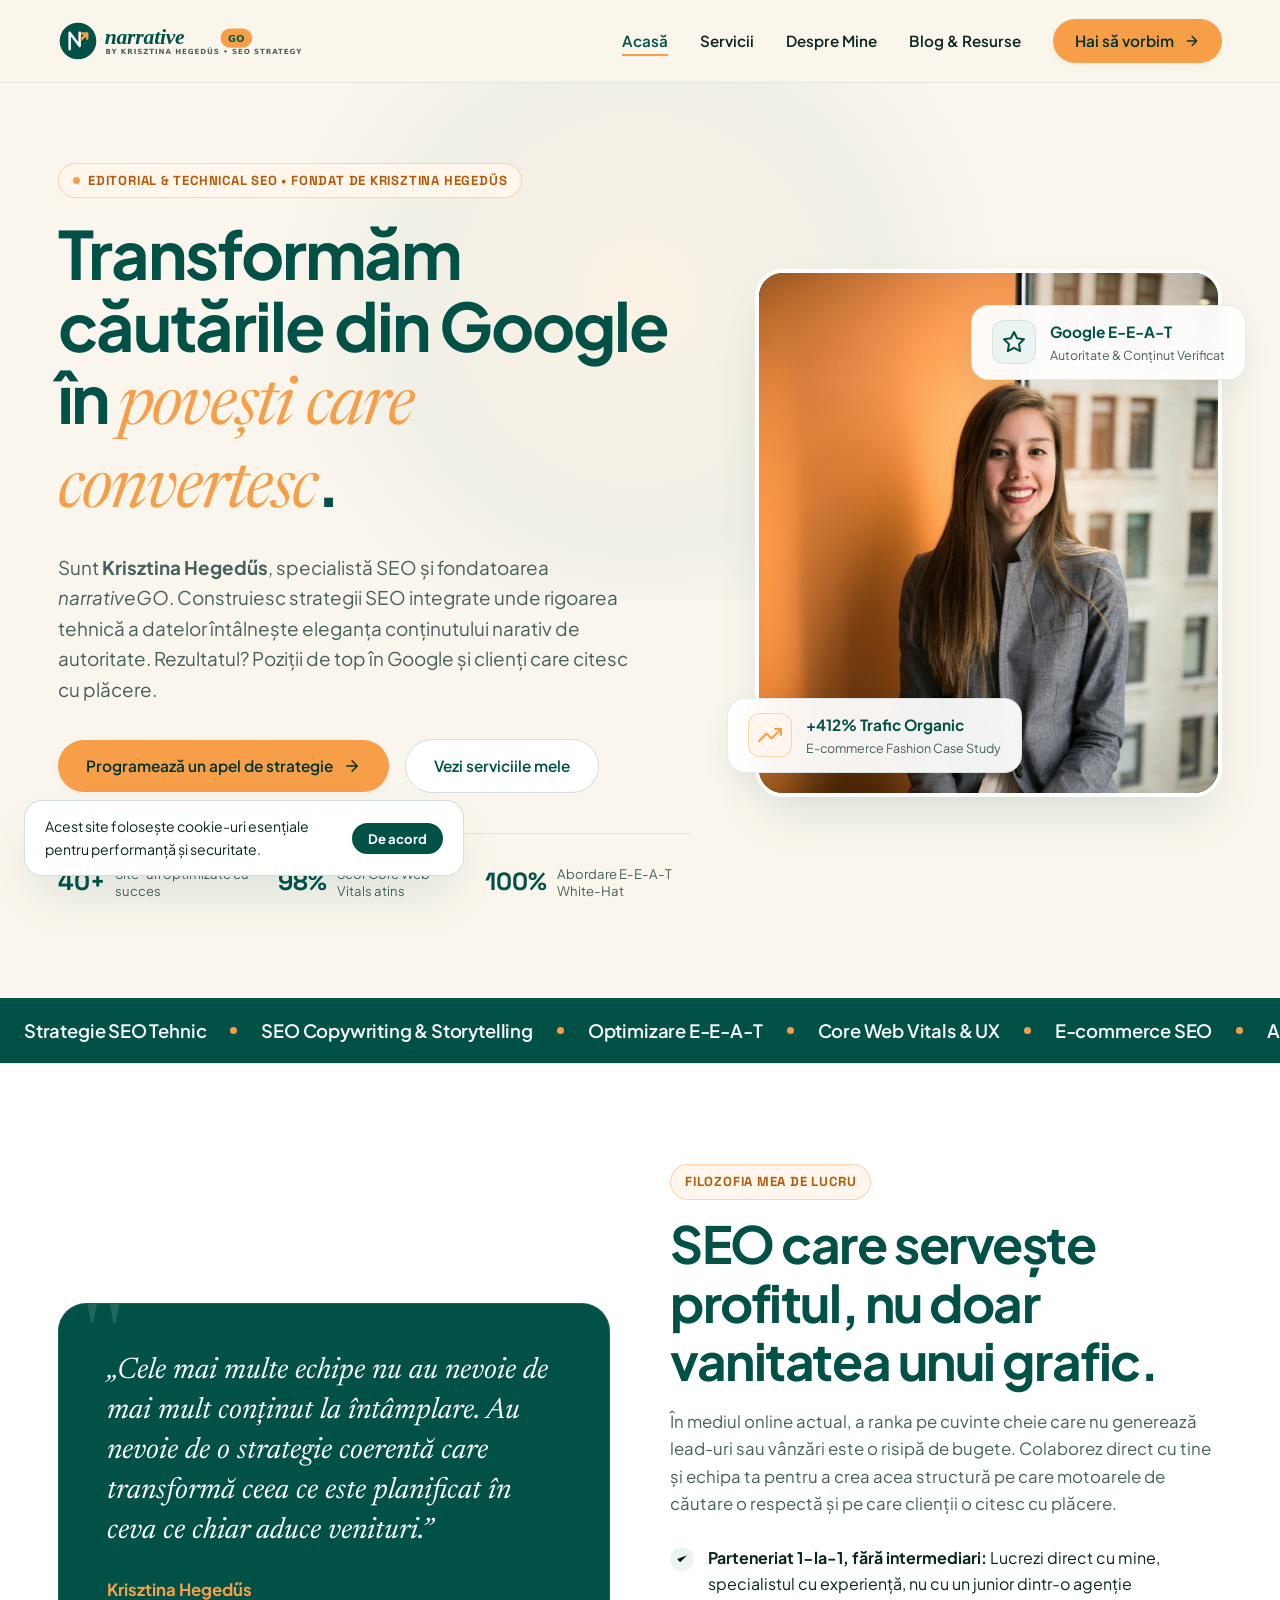
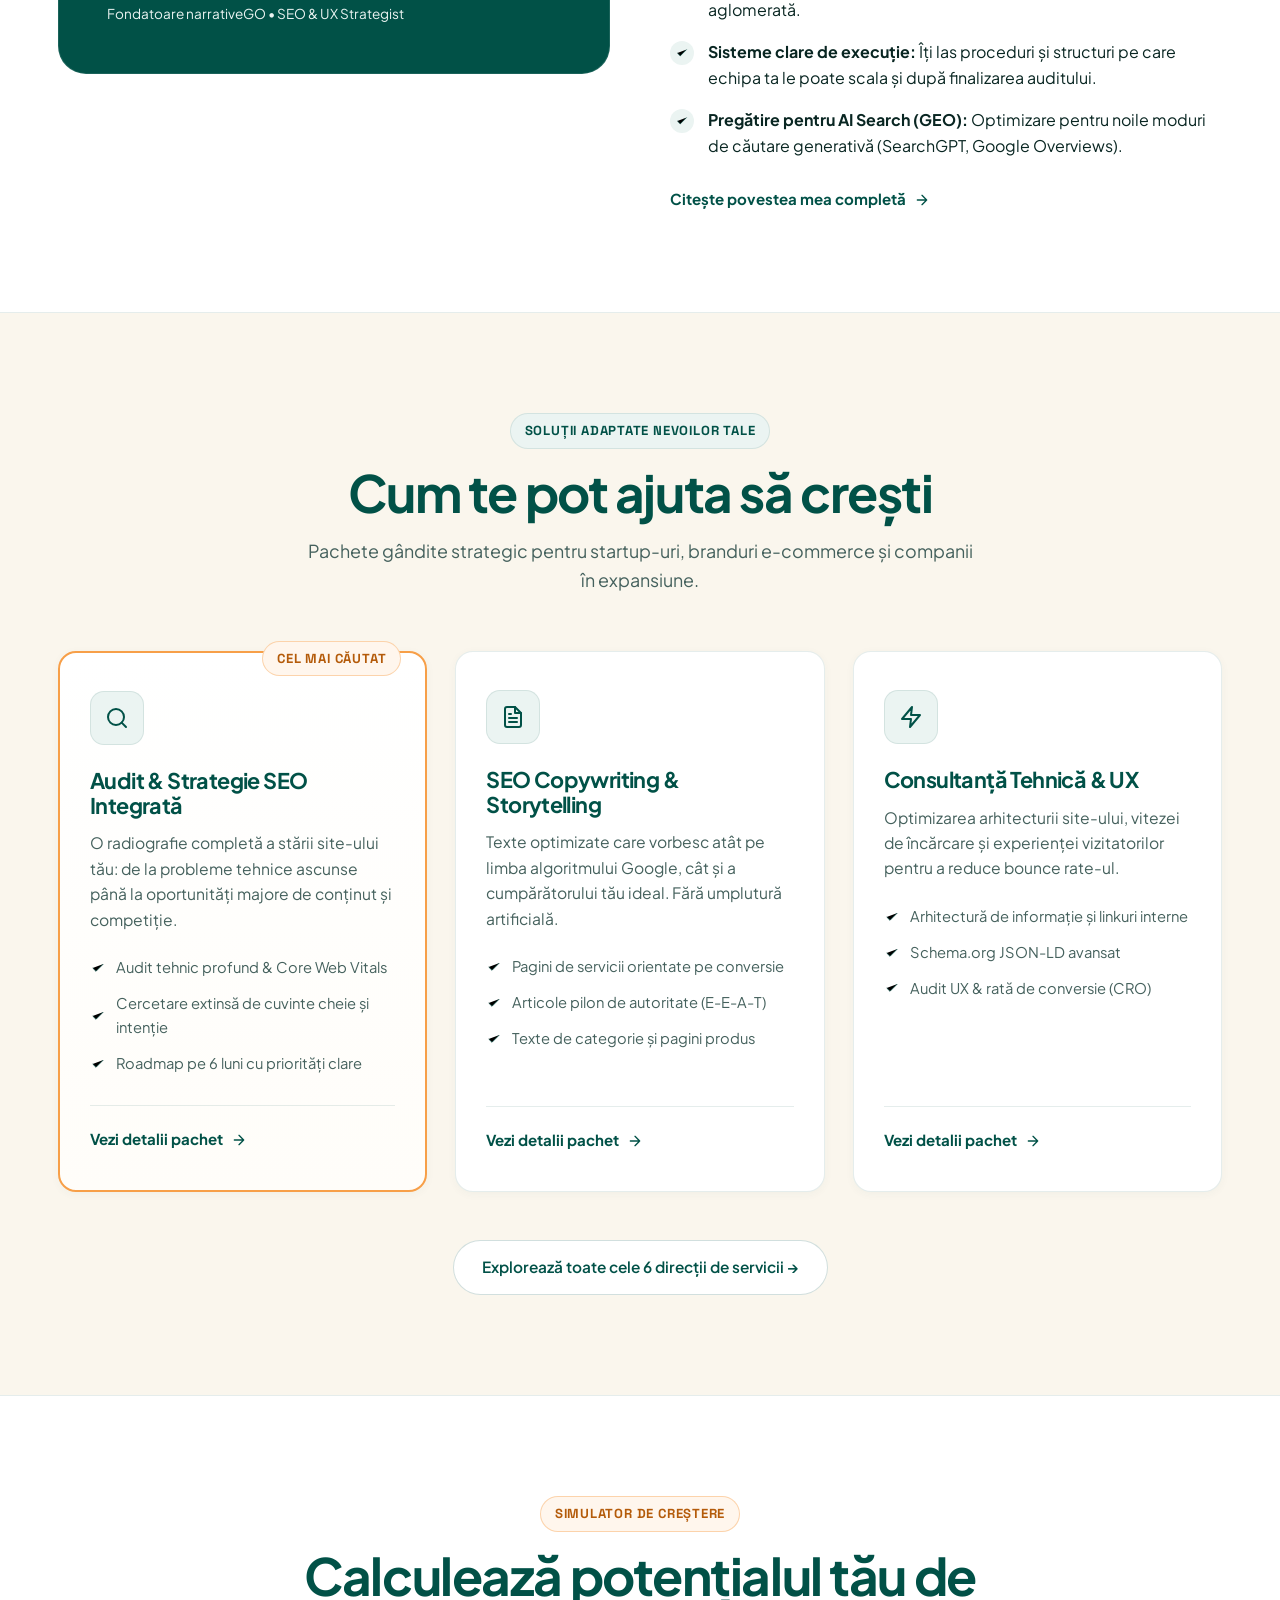
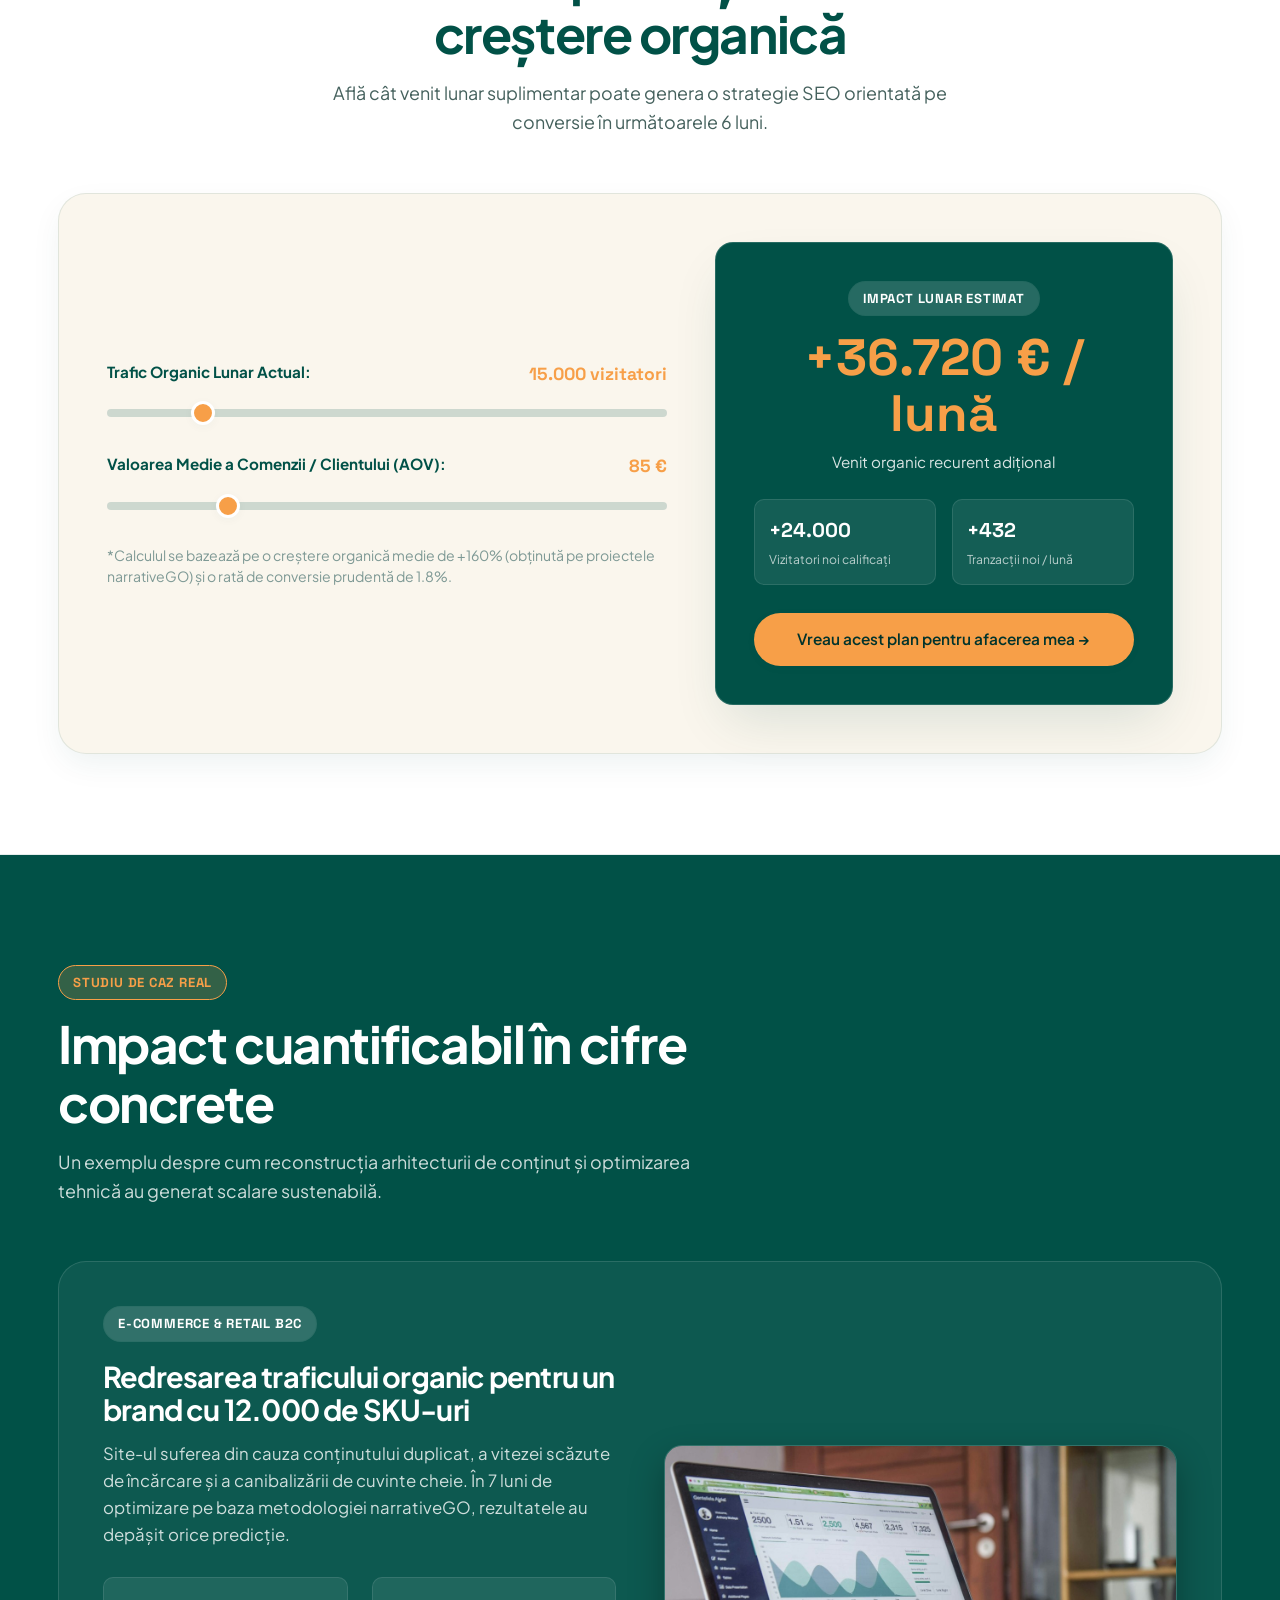
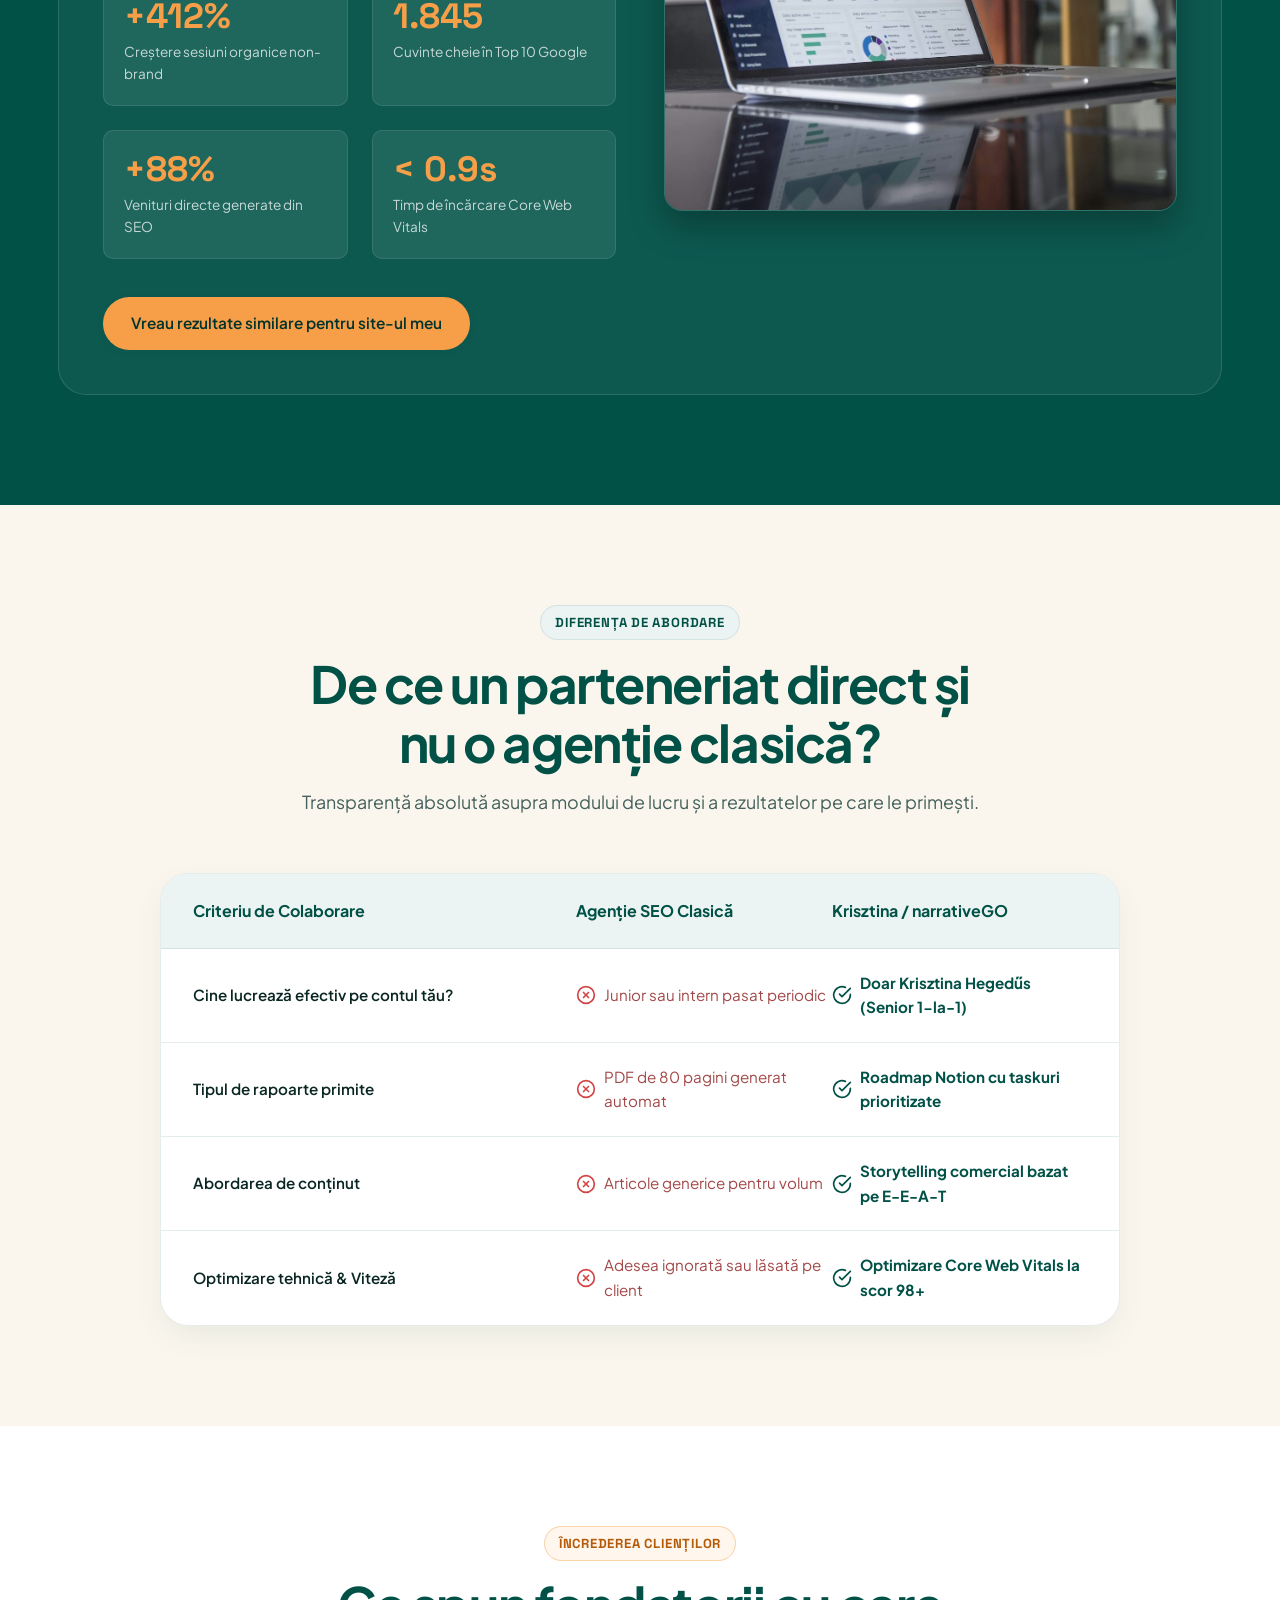
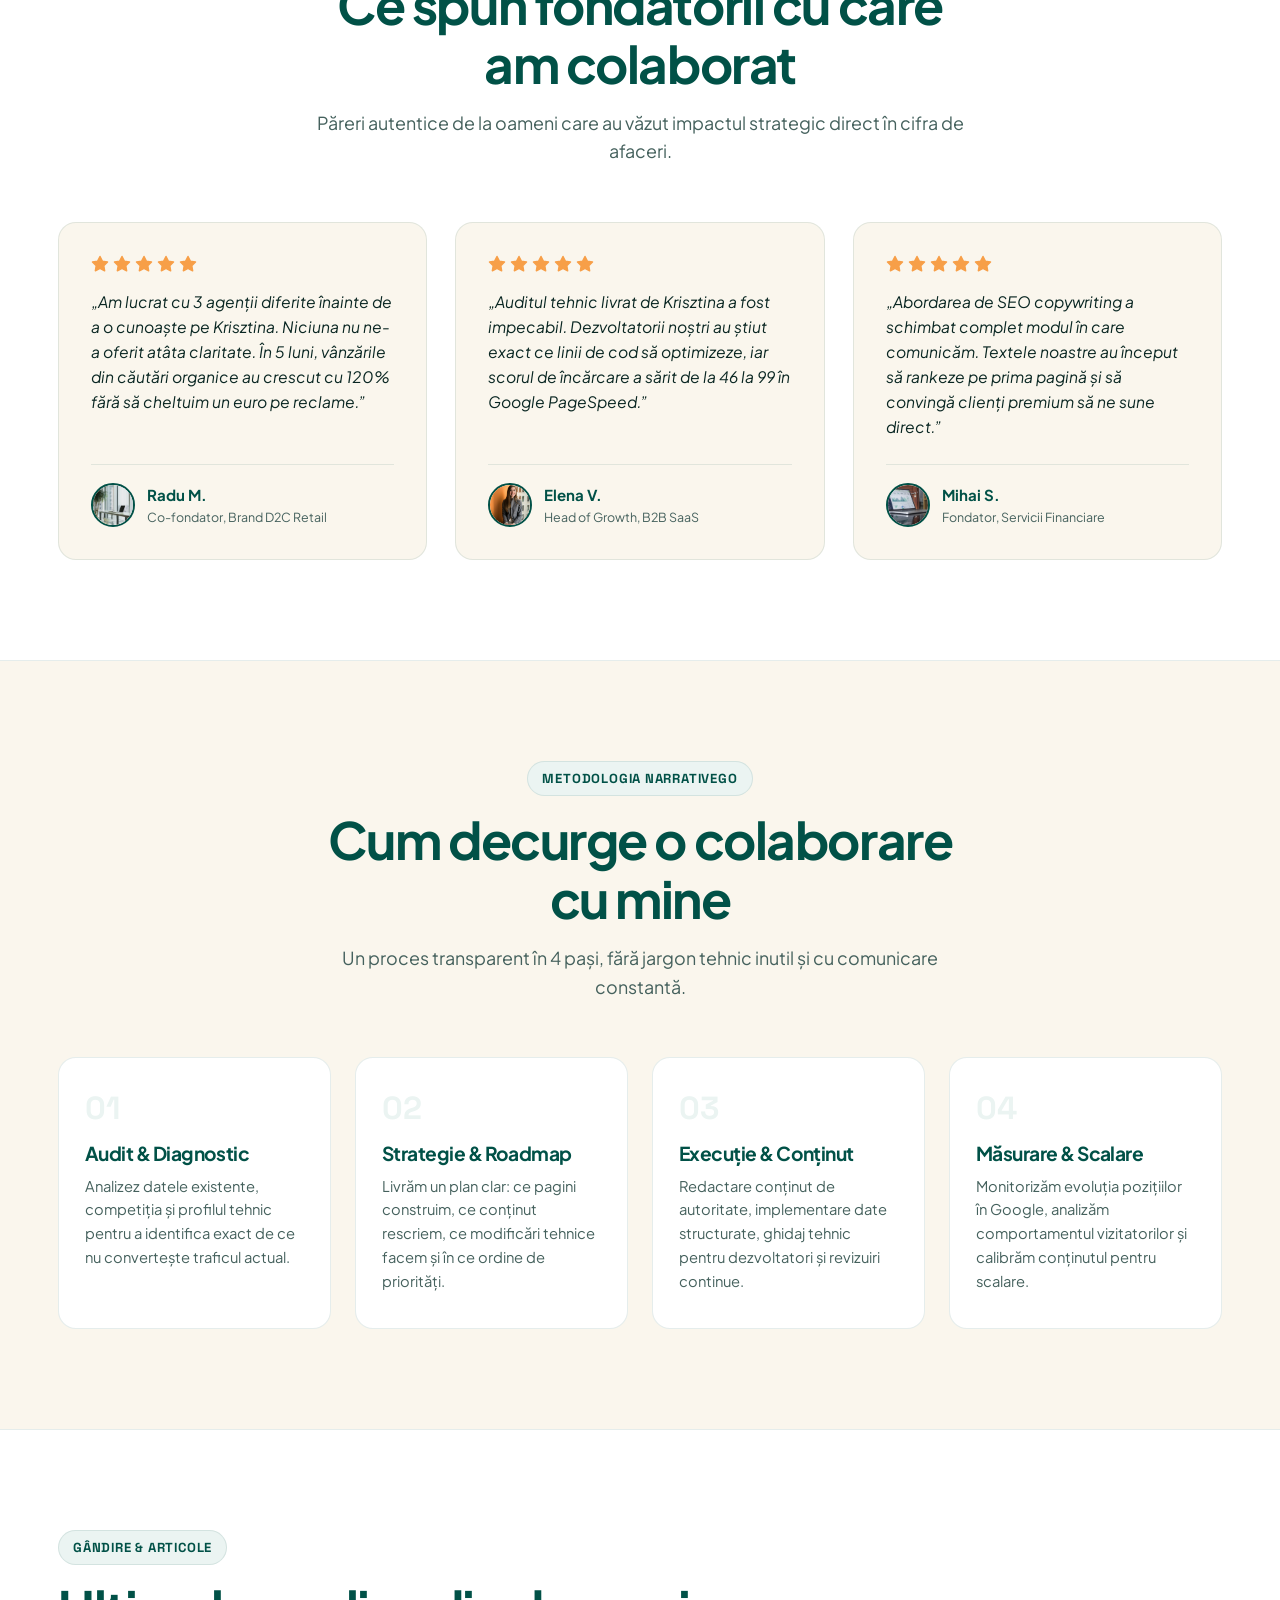
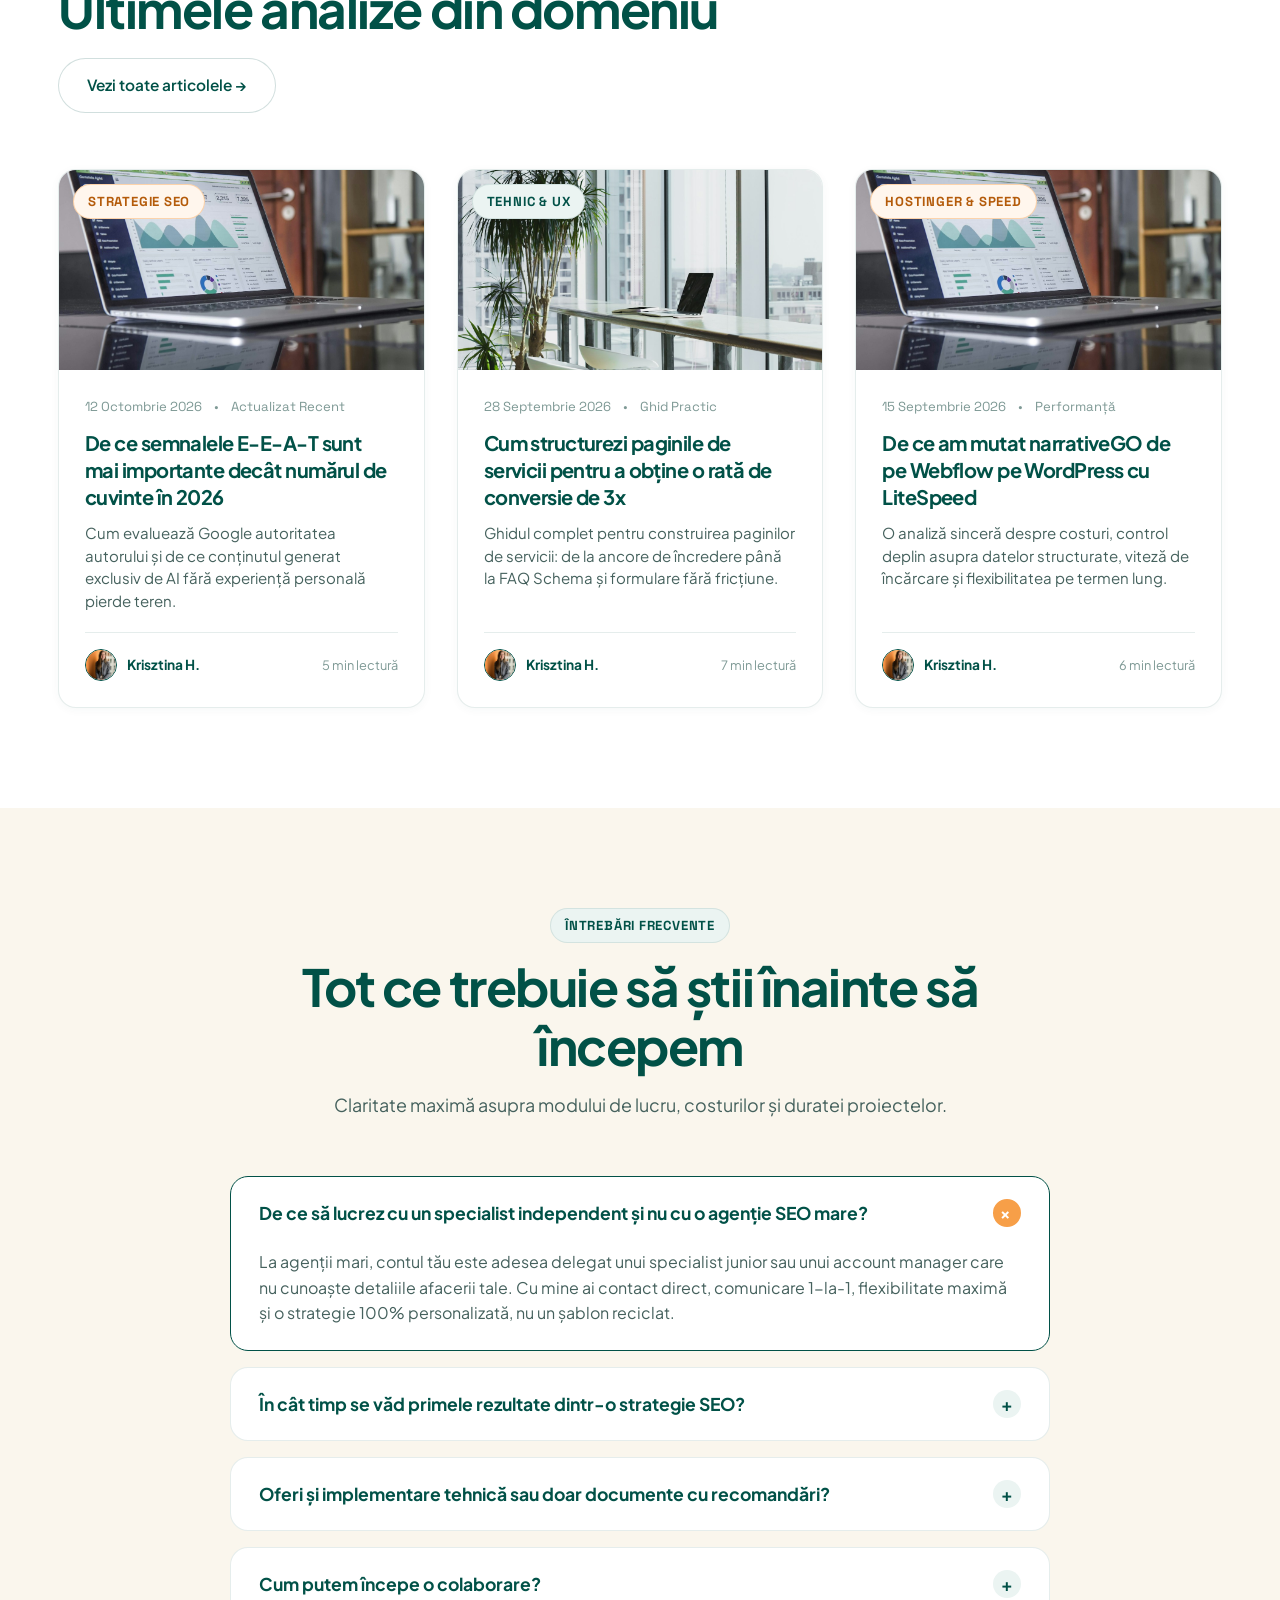
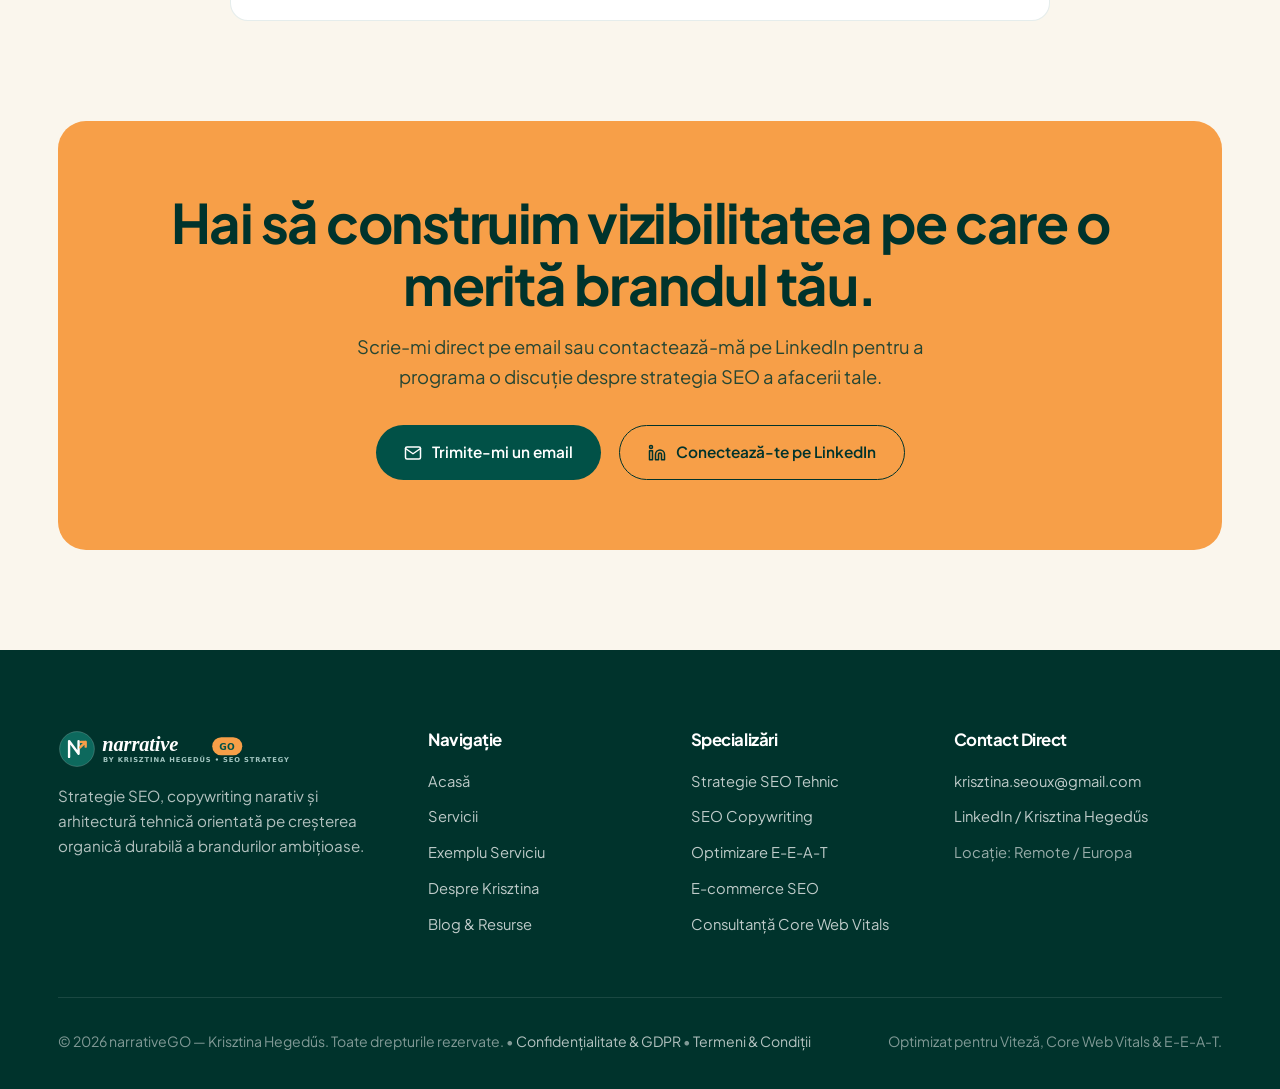
==== index.html @ 76b5bdf8 "feat: promote Version 3 to primary experience, remove demo switcher bar, and finalize clean distribu" ====
<!DOCTYPE html>
<html lang="ro">
<head>
  <meta charset="UTF-8">
  <meta name="viewport" content="width=device-width, initial-scale=1.0">
  <title>Krisztina Hegedűs — Strategie SEO &amp; Content | narrativeGO</title>
  <meta name="description" content="Ajut brandurile să crească organic prin strategii SEO axate pe date și conținut care convertește. Personal brand, audit tehnic și autoritate E-E-A-T.">
  <meta name="author" content="Krisztina Hegedűs">
  <link rel="canonical" href="https://narrativego.com/">

  <!-- Open Graph -->
  <meta property="og:type" content="website">
  <meta property="og:title" content="Krisztina Hegedűs — Strategie SEO &amp; Content | narrativeGO">
  <meta property="og:description" content="SEO care servește obiectivul de business, nu doar clasamentele de vanitate. Strategii de conținut și sisteme care se execută cu succes.">
  <meta property="og:image" content="assets/img/krisztina-hegedus.jpg">

  <!-- Favicon & Stylesheet -->
  <link rel="icon" type="image/svg+xml" href="assets/img/favicon.svg">
  <link rel="stylesheet" href="assets/css/style.css">

  <!-- Schema.org Structured Data (Person + ProfessionalService) -->
  <script type="application/ld+json">
  {
    "@context": "https://schema.org",
    "@graph": [
      {
        "@type": "Person",
        "@id": "https://narrativego.com/#krisztina",
        "name": "Krisztina Hegedűs",
        "jobTitle": "Specialistă SEO & Strateg de Conținut",
        "image": "assets/img/krisztina-hegedus.jpg",
        "sameAs": [
          "https://www.linkedin.com/in/krisztina-heged%C5%B1s/"
        ],
        "worksFor": {
          "@type": "Organization",
          "name": "narrativeGO"
        }
      },
      {
        "@type": "ProfessionalService",
        "@id": "https://narrativego.com/#service",
        "name": "narrativeGO — SEO Strategy by Krisztina Hegedűs",
        "founder": {"@id": "https://narrativego.com/#krisztina"},
        "url": "https://narrativego.com/",
        "priceRange": "$$$",
        "description": "Consultanță SEO strategică, SEO copywriting, arhitectură tehnică și sisteme de conținut pentru creștere organică durabilă."
      }
    ]
  }
  </script>
</head>
<body>

  <!-- HEADER / NAVIGATION -->
  <header class="site-header" id="top">
    <div class="container nav-wrapper">
      <a href="index.html" class="site-logo" aria-label="Acasă - narrativeGO">
        <img src="assets/img/logo.svg" alt="narrativeGO Krisztina Hegedűs Logo">
      </a>

      <nav aria-label="Navigație Principală">
        <ul class="nav-menu" id="navMenu">
          <li><a href="index.html" class="nav-link active">Acasă</a></li>
          <li><a href="servicii.html" class="nav-link">Servicii</a></li>
          <li><a href="despre-mine.html" class="nav-link">Despre Mine</a></li>
          <li><a href="blog.html" class="nav-link">Blog &amp; Resurse</a></li>
          <li>
            <a href="#contact" class="btn btn-primary" style="padding: 10px 22px;">
              <span>Hai să vorbim</span>
              <svg class="icon-svg" style="width: 16px; height: 16px;" viewBox="0 0 24 24"><path d="M5 12h14M12 5l7 7-7 7"/></svg>
            </a>
          </li>
        </ul>
      </nav>

      <button class="menu-toggle" id="menuToggle" aria-label="Deschide Meniul" aria-expanded="false">
        <span></span><span></span><span></span>
      </button>
    </div>
  </header>

  <!-- MAIN CONTENT -->
  <main id="main-content">

    <!-- HERO SECTION -->
    <section class="hero-section">
      <div class="container hero-grid">
        <div class="hero-content">
          <div class="badge badge-orange">
            <span class="badge-dot"></span>
            Editorial &amp; Technical SEO • Fondat de Krisztina Hegedűs
          </div>
          
          <h1 class="hero-title">
            Transformăm căutările din Google în <span class="editorial-serif">povești care convertesc</span>.
          </h1>

          <p class="hero-desc">
            Sunt <strong>Krisztina Hegedűs</strong>, specialistă SEO și fondatoarea <em>narrativeGO</em>. Construiesc strategii SEO integrate unde rigoarea tehnică a datelor întâlnește eleganța conținutului narativ de autoritate. Rezultatul? Poziții de top în Google și clienți care citesc cu plăcere.
          </p>

          <div class="hero-actions">
            <a href="#contact" class="btn btn-primary">
              <span>Programează un apel de strategie</span>
              <svg class="icon-svg" style="width: 18px; height: 18px;" viewBox="0 0 24 24"><path d="M5 12h14M12 5l7 7-7 7"/></svg>
            </a>
            <a href="servicii.html" class="btn btn-outline">Vezi serviciile mele</a>
          </div>

          <div class="hero-trust-bar">
            <div class="trust-item">
              <span class="trust-number" data-counter="40" data-suffix="+">40+</span>
              <span class="trust-label">Site-uri optimizate cu succes</span>
            </div>
            <div class="trust-item">
              <span class="trust-number" data-counter="98" data-suffix="%">98%</span>
              <span class="trust-label">Scor Core Web Vitals atins</span>
            </div>
            <div class="trust-item">
              <span class="trust-number" data-counter="100" data-suffix="%">100%</span>
              <span class="trust-label">Abordare E-E-A-T White-Hat</span>
            </div>
          </div>
        </div>

        <div class="hero-visual-wrapper">
          <div class="portrait-frame">
            <img src="assets/img/krisztina-hegedus.jpg" alt="Krisztina Hegedűs — Specialistă SEO & Strateg de Conținut" loading="eager" width="600" height="750">
          </div>

          <!-- Floating Interactive Badges with SVG Icons -->
          <div class="floating-pill pill-growth">
            <div class="icon-box icon-box-orange" style="width: 44px; height: 44px; border-radius: 12px;">
              <svg class="icon-svg" viewBox="0 0 24 24"><polyline points="23 6 13.5 15.5 8.5 10.5 1 18"/><polyline points="17 6 23 6 23 12"/></svg>
            </div>
            <div>
              <div class="pill-title">+412% Trafic Organic</div>
              <div class="pill-sub">E-commerce Fashion Case Study</div>
            </div>
          </div>

          <div class="floating-pill pill-eeat">
            <div class="icon-box" style="width: 44px; height: 44px; border-radius: 12px;">
              <svg class="icon-svg" viewBox="0 0 24 24"><polygon points="12 2 15.09 8.26 22 9.27 17 14.14 18.18 21.02 12 17.77 5.82 21.02 7 14.14 2 9.27 8.91 8.26 12 2"/></svg>
            </div>
            <div>
              <div class="pill-title">Google E-E-A-T</div>
              <div class="pill-sub">Autoritate &amp; Conținut Verificat</div>
            </div>
          </div>
        </div>
      </div>
    </section>

    <!-- MARQUEE BANNER -->
    <div class="marquee-bar" aria-hidden="true">
      <div class="marquee-track">
        <div class="marquee-group">
          <span class="marquee-text">Strategie SEO Tehnic</span><span class="marquee-dot"></span>
          <span class="marquee-text">SEO Copywriting &amp; Storytelling</span><span class="marquee-dot"></span>
          <span class="marquee-text">Optimizare E-E-A-T</span><span class="marquee-dot"></span>
          <span class="marquee-text">Core Web Vitals &amp; UX</span><span class="marquee-dot"></span>
          <span class="marquee-text">E-commerce SEO</span><span class="marquee-dot"></span>
          <span class="marquee-text">AI Search &amp; Generative Engine Prep</span><span class="marquee-dot"></span>
        </div>
        <div class="marquee-group">
          <span class="marquee-text">Strategie SEO Tehnic</span><span class="marquee-dot"></span>
          <span class="marquee-text">SEO Copywriting &amp; Storytelling</span><span class="marquee-dot"></span>
          <span class="marquee-text">Optimizare E-E-A-T</span><span class="marquee-dot"></span>
          <span class="marquee-text">Core Web Vitals &amp; UX</span><span class="marquee-dot"></span>
          <span class="marquee-text">E-commerce SEO</span><span class="marquee-dot"></span>
          <span class="marquee-text">AI Search &amp; Generative Engine Prep</span><span class="marquee-dot"></span>
        </div>
      </div>
    </div>

    <!-- PERSONAL BRAND PHILOSOPHY / ABOUT TEASER -->
    <section class="about-teaser">
      <div class="container about-grid-lead">
        <div class="quote-box">
          <p class="quote-text">
            „Cele mai multe echipe nu au nevoie de mai mult conținut la întâmplare. Au nevoie de o strategie coerentă care transformă ceea ce este planificat în ceva ce chiar aduce venituri.”
          </p>
          <div class="quote-author">
            <div>
              <div class="author-sig">Krisztina Hegedűs</div>
              <div class="author-role">Fondatoare narrativeGO • SEO &amp; UX Strategist</div>
            </div>
          </div>
        </div>

        <div>
          <div class="badge badge-orange">Filozofia Mea de Lucru</div>
          <h2 class="section-title">SEO care servește profitul, nu doar vanitatea unui grafic.</h2>
          <p style="margin-top: 18px;">
            În mediul online actual, a ranka pe cuvinte cheie care nu generează lead-uri sau vânzări este o risipă de bugete. Colaborez direct cu tine și echipa ta pentru a crea acea structură pe care motoarele de căutare o respectă și pe care clienții o citesc cu plăcere.
          </p>
          
          <div class="about-bullets">
            <div class="bullet-item">
              <div class="bullet-check">
                <svg viewBox="0 0 24 24"><polyline points="20 6 9 17 4 12"/></svg>
              </div>
              <div>
                <strong>Parteneriat 1-la-1, fără intermediari:</strong> Lucrezi direct cu mine, specialistul cu experiență, nu cu un junior dintr-o agenție aglomerată.
              </div>
            </div>
            <div class="bullet-item">
              <div class="bullet-check">
                <svg viewBox="0 0 24 24"><polyline points="20 6 9 17 4 12"/></svg>
              </div>
              <div>
                <strong>Sisteme clare de execuție:</strong> Îți las proceduri și structuri pe care echipa ta le poate scala și după finalizarea auditului.
              </div>
            </div>
            <div class="bullet-item">
              <div class="bullet-check">
                <svg viewBox="0 0 24 24"><polyline points="20 6 9 17 4 12"/></svg>
              </div>
              <div>
                <strong>Pregătire pentru AI Search (GEO):</strong> Optimizare pentru noile moduri de căutare generativă (SearchGPT, Google Overviews).
              </div>
            </div>
          </div>

          <a href="despre-mine.html" class="link-arrow">
            <span>Citește povestea mea completă</span>
            <svg class="icon-svg" style="width: 16px; height: 16px;" viewBox="0 0 24 24"><path d="M5 12h14M12 5l7 7-7 7"/></svg>
          </a>
        </div>
      </div>
    </section>

    <!-- SERVICES OVERVIEW -->
    <section class="services-section" id="servicii">
      <div class="container">
        <div class="section-header text-center">
          <div class="badge badge-teal">Soluții Adaptate Nevoilor Tale</div>
          <h2 class="section-title">Cum te pot ajuta să crești</h2>
          <p class="section-subtitle">
            Pachete gândite strategic pentru startup-uri, branduri e-commerce și companii în expansiune.
          </p>
        </div>

        <div class="services-grid">
          <!-- Service 1 -->
          <div class="service-card featured">
            <span class="badge badge-orange service-featured-badge">Cel mai căutat</span>
            <div>
              <div class="service-icon-wrap">
                <div class="icon-box">
                  <svg class="icon-svg" viewBox="0 0 24 24"><circle cx="11" cy="11" r="8"/><line x1="21" y1="21" x2="16.65" y2="16.65"/></svg>
                </div>
              </div>
              <h3 class="service-title">Audit &amp; Strategie SEO Integrată</h3>
              <p class="service-desc">
                O radiografie completă a stării site-ului tău: de la probleme tehnice ascunse până la oportunități majore de conținut și competiție.
              </p>
              <ul class="service-features-list">
                <li>
                  <svg viewBox="0 0 24 24"><polyline points="20 6 9 17 4 12"/></svg>
                  <span>Audit tehnic profund &amp; Core Web Vitals</span>
                </li>
                <li>
                  <svg viewBox="0 0 24 24"><polyline points="20 6 9 17 4 12"/></svg>
                  <span>Cercetare extinsă de cuvinte cheie și intenție</span>
                </li>
                <li>
                  <svg viewBox="0 0 24 24"><polyline points="20 6 9 17 4 12"/></svg>
                  <span>Roadmap pe 6 luni cu priorități clare</span>
                </li>
              </ul>
            </div>
            <div class="service-card-footer">
              <a href="serviciu-template.html" class="link-arrow">
                <span>Vezi detalii pachet</span>
                <svg class="icon-svg" style="width: 16px; height: 16px;" viewBox="0 0 24 24"><path d="M5 12h14M12 5l7 7-7 7"/></svg>
              </a>
            </div>
          </div>

          <!-- Service 2 -->
          <div class="service-card">
            <div>
              <div class="service-icon-wrap">
                <div class="icon-box">
                  <svg class="icon-svg" viewBox="0 0 24 24"><path d="M14 2H6a2 2 0 0 0-2 2v16a2 2 0 0 0 2 2h12a2 2 0 0 0 2-2V8z"/><polyline points="14 2 14 8 20 8"/><line x1="16" y1="13" x2="8" y2="13"/><line x1="16" y1="17" x2="8" y2="17"/><polyline points="10 9 9 9 8 9"/></svg>
                </div>
              </div>
              <h3 class="service-title">SEO Copywriting &amp; Storytelling</h3>
              <p class="service-desc">
                Texte optimizate care vorbesc atât pe limba algoritmului Google, cât și a cumpărătorului tău ideal. Fără umplutură artificială.
              </p>
              <ul class="service-features-list">
                <li>
                  <svg viewBox="0 0 24 24"><polyline points="20 6 9 17 4 12"/></svg>
                  <span>Pagini de servicii orientate pe conversie</span>
                </li>
                <li>
                  <svg viewBox="0 0 24 24"><polyline points="20 6 9 17 4 12"/></svg>
                  <span>Articole pilon de autoritate (E-E-A-T)</span>
                </li>
                <li>
                  <svg viewBox="0 0 24 24"><polyline points="20 6 9 17 4 12"/></svg>
                  <span>Texte de categorie și pagini produs</span>
                </li>
              </ul>
            </div>
            <div class="service-card-footer">
              <a href="serviciu-template.html" class="link-arrow">
                <span>Vezi detalii pachet</span>
                <svg class="icon-svg" style="width: 16px; height: 16px;" viewBox="0 0 24 24"><path d="M5 12h14M12 5l7 7-7 7"/></svg>
              </a>
            </div>
          </div>

          <!-- Service 3 -->
          <div class="service-card">
            <div>
              <div class="service-icon-wrap">
                <div class="icon-box">
                  <svg class="icon-svg" viewBox="0 0 24 24"><polygon points="13 2 3 14 12 14 11 22 21 10 12 10 13 2"/></svg>
                </div>
              </div>
              <h3 class="service-title">Consultanță Tehnică &amp; UX</h3>
              <p class="service-desc">
                Optimizarea arhitecturii site-ului, vitezei de încărcare și experienței vizitatorilor pentru a reduce bounce rate-ul.
              </p>
              <ul class="service-features-list">
                <li>
                  <svg viewBox="0 0 24 24"><polyline points="20 6 9 17 4 12"/></svg>
                  <span>Arhitectură de informație și linkuri interne</span>
                </li>
                <li>
                  <svg viewBox="0 0 24 24"><polyline points="20 6 9 17 4 12"/></svg>
                  <span>Schema.org JSON-LD avansat</span>
                </li>
                <li>
                  <svg viewBox="0 0 24 24"><polyline points="20 6 9 17 4 12"/></svg>
                  <span>Audit UX &amp; rată de conversie (CRO)</span>
                </li>
              </ul>
            </div>
            <div class="service-card-footer">
              <a href="serviciu-template.html" class="link-arrow">
                <span>Vezi detalii pachet</span>
                <svg class="icon-svg" style="width: 16px; height: 16px;" viewBox="0 0 24 24"><path d="M5 12h14M12 5l7 7-7 7"/></svg>
              </a>
            </div>
          </div>
        </div>

        <div style="text-align: center; margin-top: 48px;">
          <a href="servicii.html" class="btn btn-outline">Explorează toate cele 6 direcții de servicii &rarr;</a>
        </div>
      </div>
    </section>

    <!-- INTERACTIVE SEO ROI & GROWTH SIMULATOR (NEW WOW FEATURE) -->
    <section class="calculator-section">
      <div class="container">
        <div class="section-header text-center">
          <div class="badge badge-orange">Simulator de Creștere</div>
          <h2 class="section-title">Calculează potențialul tău de creștere organică</h2>
          <p class="section-subtitle">
            Află cât venit lunar suplimentar poate genera o strategie SEO orientată pe conversie în următoarele 6 luni.
          </p>
        </div>

        <div class="calc-wrapper">
          <div class="calc-controls">
            <div class="calc-slider-group">
              <label for="calcTraffic">
                <span>Trafic Organic Lunar Actual:</span>
                <span class="calc-slider-value" id="valTraffic">15.000 vizitatori</span>
              </label>
              <input type="range" id="calcTraffic" class="calc-range" min="3000" max="80000" step="1000" value="15000">
            </div>

            <div class="calc-slider-group">
              <label for="calcOrderVal">
                <span>Valoarea Medie a Comenzii / Clientului (AOV):</span>
                <span class="calc-slider-value" id="valOrderVal">85 €</span>
              </label>
              <input type="range" id="calcOrderVal" class="calc-range" min="30" max="300" step="5" value="85">
            </div>

            <p style="font-size: 0.88rem; color: var(--text-light); line-height: 1.5;">
              *Calculul se bazează pe o creștere organică medie de +160% (obținută pe proiectele narrativeGO) și o rată de conversie prudentă de 1.8%.
            </p>
          </div>

          <div class="calc-results-card">
            <span class="badge badge-teal" style="background: rgba(255,255,255,0.15); color: #fff;">Impact Lunar Estimat</span>
            <div class="calc-revenue-highlight" id="calcRevenueOutput">+36.720 € / lună</div>
            <div style="font-size: 0.95rem; color: rgba(255,255,255,0.85);">Venit organic recurent adițional</div>

            <div class="calc-results-grid">
              <div class="calc-mini-stat">
                <div class="calc-mini-val" id="calcNewVisits">+24.000</div>
                <div class="calc-mini-label">Vizitatori noi calificați</div>
              </div>
              <div class="calc-mini-stat">
                <div class="calc-mini-val" id="calcNewOrders">+432</div>
                <div class="calc-mini-label">Tranzacții noi / lună</div>
              </div>
            </div>

            <a href="#contact" class="btn btn-primary" style="width: 100%;">Vreau acest plan pentru afacerea mea &rarr;</a>
          </div>
        </div>
      </div>
    </section>

    <!-- CASE STUDY & PROOF -->
    <section class="results-section">
      <div class="container">
        <div class="section-header">
          <div class="badge badge-orange" style="background: rgba(247, 159, 72, 0.2); color: var(--orange-accent); border-color: var(--orange-accent);">Studiu de Caz Real</div>
          <h2 class="section-title">Impact cuantificabil în cifre concrete</h2>
          <p class="section-subtitle">
            Un exemplu despre cum reconstrucția arhitecturii de conținut și optimizarea tehnică au generat scalare sustenabilă.
          </p>
        </div>

        <div class="case-study-showcase">
          <div>
            <div class="badge badge-teal" style="background: rgba(255,255,255,0.15); color: #fff;">E-commerce &amp; Retail B2C</div>
            <h3 style="color: #fff; font-size: 1.8rem; margin: 18px 0 14px;">Redresarea traficului organic pentru un brand cu 12.000 de SKU-uri</h3>
            <p style="color: rgba(255,255,255,0.8); font-size: 1.05rem;">
              Site-ul suferea din cauza conținutului duplicat, a vitezei scăzute de încărcare și a canibalizării de cuvinte cheie. În 7 luni de optimizare pe baza metodologiei narrativeGO, rezultatele au depășit orice predicție.
            </p>

            <div class="case-metrics-grid">
              <div class="metric-card">
                <div class="metric-value">+412%</div>
                <div class="metric-label">Creștere sesiuni organice non-brand</div>
              </div>
              <div class="metric-card">
                <div class="metric-value">1.845</div>
                <div class="metric-label">Cuvinte cheie în Top 10 Google</div>
              </div>
              <div class="metric-card">
                <div class="metric-value">+88%</div>
                <div class="metric-label">Venituri directe generate din SEO</div>
              </div>
              <div class="metric-card">
                <div class="metric-value">&lt; 0.9s</div>
                <div class="metric-label">Timp de încărcare Core Web Vitals</div>
              </div>
            </div>

            <a href="#contact" class="btn btn-primary" style="margin-top: 10px;">Vreau rezultate similare pentru site-ul meu</a>
          </div>

          <div class="case-image-box">
            <img src="assets/img/seo-case-study.jpg" alt="Grafic performanță SEO și analitice reale" loading="lazy" width="600" height="340">
          </div>
        </div>
      </div>
    </section>

    <!-- COMPARISON TABLE: AGENCY VS NARRATIVEGO (NEW WOW FEATURE) -->
    <section class="comparison-section">
      <div class="container">
        <div class="section-header text-center">
          <div class="badge badge-teal">Diferența de Abordare</div>
          <h2 class="section-title">De ce un parteneriat direct și nu o agenție clasică?</h2>
          <p class="section-subtitle">
            Transparență absolută asupra modului de lucru și a rezultatelor pe care le primești.
          </p>
        </div>

        <div class="comparison-table-wrapper">
          <div class="comparison-header">
            <div>Criteriu de Colaborare</div>
            <div>Agenție SEO Clasică</div>
            <div>Krisztina / narrativeGO</div>
          </div>

          <div class="comparison-row">
            <div class="comp-feature">Cine lucrează efectiv pe contul tău?</div>
            <div class="comp-agency">
              <svg class="icon-svg comp-icon-bad" viewBox="0 0 24 24"><circle cx="12" cy="12" r="10"/><line x1="15" y1="9" x2="9" y2="15"/><line x1="9" y1="9" x2="15" y2="15"/></svg>
              <span>Junior sau intern pasat periodic</span>
            </div>
            <div class="comp-narrative">
              <svg class="icon-svg comp-icon-good" viewBox="0 0 24 24"><path d="M22 11.08V12a10 10 0 1 1-5.93-9.14"/><polyline points="22 4 12 14.01 9 11.01"/></svg>
              <span>Doar Krisztina Hegedűs (Senior 1-la-1)</span>
            </div>
          </div>

          <div class="comparison-row">
            <div class="comp-feature">Tipul de rapoarte primite</div>
            <div class="comp-agency">
              <svg class="icon-svg comp-icon-bad" viewBox="0 0 24 24"><circle cx="12" cy="12" r="10"/><line x1="15" y1="9" x2="9" y2="15"/><line x1="9" y1="9" x2="15" y2="15"/></svg>
              <span>PDF de 80 pagini generat automat</span>
            </div>
            <div class="comp-narrative">
              <svg class="icon-svg comp-icon-good" viewBox="0 0 24 24"><path d="M22 11.08V12a10 10 0 1 1-5.93-9.14"/><polyline points="22 4 12 14.01 9 11.01"/></svg>
              <span>Roadmap Notion cu taskuri prioritizate</span>
            </div>
          </div>

          <div class="comparison-row">
            <div class="comp-feature">Abordarea de conținut</div>
            <div class="comp-agency">
              <svg class="icon-svg comp-icon-bad" viewBox="0 0 24 24"><circle cx="12" cy="12" r="10"/><line x1="15" y1="9" x2="9" y2="15"/><line x1="9" y1="9" x2="15" y2="15"/></svg>
              <span>Articole generice pentru volum</span>
            </div>
            <div class="comp-narrative">
              <svg class="icon-svg comp-icon-good" viewBox="0 0 24 24"><path d="M22 11.08V12a10 10 0 1 1-5.93-9.14"/><polyline points="22 4 12 14.01 9 11.01"/></svg>
              <span>Storytelling comercial bazat pe E-E-A-T</span>
            </div>
          </div>

          <div class="comparison-row">
            <div class="comp-feature">Optimizare tehnică &amp; Viteză</div>
            <div class="comp-agency">
              <svg class="icon-svg comp-icon-bad" viewBox="0 0 24 24"><circle cx="12" cy="12" r="10"/><line x1="15" y1="9" x2="9" y2="15"/><line x1="9" y1="9" x2="15" y2="15"/></svg>
              <span>Adesea ignorată sau lăsată pe client</span>
            </div>
            <div class="comp-narrative">
              <svg class="icon-svg comp-icon-good" viewBox="0 0 24 24"><path d="M22 11.08V12a10 10 0 1 1-5.93-9.14"/><polyline points="22 4 12 14.01 9 11.01"/></svg>
              <span>Optimizare Core Web Vitals la scor 98+</span>
            </div>
          </div>
        </div>
      </div>
    </section>

    <!-- TESTIMONIALS & SOCIAL PROOF CARDS (NEW WOW FEATURE) -->
    <section class="testimonials-section">
      <div class="container">
        <div class="section-header text-center">
          <div class="badge badge-orange">Încrederea Clienților</div>
          <h2 class="section-title">Ce spun fondatorii cu care am colaborat</h2>
          <p class="section-subtitle">Păreri autentice de la oameni care au văzut impactul strategic direct în cifra de afaceri.</p>
        </div>

        <div class="testimonials-grid">
          <div class="testimonial-card">
            <div>
              <div class="stars-row">
                <svg class="icon-svg" style="width: 18px; height: 18px; fill: var(--orange-accent); stroke: var(--orange-accent);" viewBox="0 0 24 24"><polygon points="12 2 15.09 8.26 22 9.27 17 14.14 18.18 21.02 12 17.77 5.82 21.02 7 14.14 2 9.27 8.91 8.26 12 2"/></svg>
                <svg class="icon-svg" style="width: 18px; height: 18px; fill: var(--orange-accent); stroke: var(--orange-accent);" viewBox="0 0 24 24"><polygon points="12 2 15.09 8.26 22 9.27 17 14.14 18.18 21.02 12 17.77 5.82 21.02 7 14.14 2 9.27 8.91 8.26 12 2"/></svg>
                <svg class="icon-svg" style="width: 18px; height: 18px; fill: var(--orange-accent); stroke: var(--orange-accent);" viewBox="0 0 24 24"><polygon points="12 2 15.09 8.26 22 9.27 17 14.14 18.18 21.02 12 17.77 5.82 21.02 7 14.14 2 9.27 8.91 8.26 12 2"/></svg>
                <svg class="icon-svg" style="width: 18px; height: 18px; fill: var(--orange-accent); stroke: var(--orange-accent);" viewBox="0 0 24 24"><polygon points="12 2 15.09 8.26 22 9.27 17 14.14 18.18 21.02 12 17.77 5.82 21.02 7 14.14 2 9.27 8.91 8.26 12 2"/></svg>
                <svg class="icon-svg" style="width: 18px; height: 18px; fill: var(--orange-accent); stroke: var(--orange-accent);" viewBox="0 0 24 24"><polygon points="12 2 15.09 8.26 22 9.27 17 14.14 18.18 21.02 12 17.77 5.82 21.02 7 14.14 2 9.27 8.91 8.26 12 2"/></svg>
              </div>
              <p class="testimonial-text">
                „Am lucrat cu 3 agenții diferite înainte de a o cunoaște pe Krisztina. Niciuna nu ne-a oferit atâta claritate. În 5 luni, vânzările din căutări organice au crescut cu 120% fără să cheltuim un euro pe reclame.”
              </p>
            </div>
            <div class="client-info">
              <img src="assets/img/workspace.jpg" alt="Radu M." class="client-avatar">
              <div>
                <div class="client-name">Radu M.</div>
                <div class="client-title">Co-fondator, Brand D2C Retail</div>
              </div>
            </div>
          </div>

          <div class="testimonial-card">
            <div>
              <div class="stars-row">
                <svg class="icon-svg" style="width: 18px; height: 18px; fill: var(--orange-accent); stroke: var(--orange-accent);" viewBox="0 0 24 24"><polygon points="12 2 15.09 8.26 22 9.27 17 14.14 18.18 21.02 12 17.77 5.82 21.02 7 14.14 2 9.27 8.91 8.26 12 2"/></svg>
                <svg class="icon-svg" style="width: 18px; height: 18px; fill: var(--orange-accent); stroke: var(--orange-accent);" viewBox="0 0 24 24"><polygon points="12 2 15.09 8.26 22 9.27 17 14.14 18.18 21.02 12 17.77 5.82 21.02 7 14.14 2 9.27 8.91 8.26 12 2"/></svg>
                <svg class="icon-svg" style="width: 18px; height: 18px; fill: var(--orange-accent); stroke: var(--orange-accent);" viewBox="0 0 24 24"><polygon points="12 2 15.09 8.26 22 9.27 17 14.14 18.18 21.02 12 17.77 5.82 21.02 7 14.14 2 9.27 8.91 8.26 12 2"/></svg>
                <svg class="icon-svg" style="width: 18px; height: 18px; fill: var(--orange-accent); stroke: var(--orange-accent);" viewBox="0 0 24 24"><polygon points="12 2 15.09 8.26 22 9.27 17 14.14 18.18 21.02 12 17.77 5.82 21.02 7 14.14 2 9.27 8.91 8.26 12 2"/></svg>
                <svg class="icon-svg" style="width: 18px; height: 18px; fill: var(--orange-accent); stroke: var(--orange-accent);" viewBox="0 0 24 24"><polygon points="12 2 15.09 8.26 22 9.27 17 14.14 18.18 21.02 12 17.77 5.82 21.02 7 14.14 2 9.27 8.91 8.26 12 2"/></svg>
              </div>
              <p class="testimonial-text">
                „Auditul tehnic livrat de Krisztina a fost impecabil. Dezvoltatorii noștri au știut exact ce linii de cod să optimizeze, iar scorul de încărcare a sărit de la 46 la 99 în Google PageSpeed.”
              </p>
            </div>
            <div class="client-info">
              <img src="assets/img/krisztina-hegedus.jpg" alt="Elena V." class="client-avatar">
              <div>
                <div class="client-name">Elena V.</div>
                <div class="client-title">Head of Growth, B2B SaaS</div>
              </div>
            </div>
          </div>

          <div class="testimonial-card">
            <div>
              <div class="stars-row">
                <svg class="icon-svg" style="width: 18px; height: 18px; fill: var(--orange-accent); stroke: var(--orange-accent);" viewBox="0 0 24 24"><polygon points="12 2 15.09 8.26 22 9.27 17 14.14 18.18 21.02 12 17.77 5.82 21.02 7 14.14 2 9.27 8.91 8.26 12 2"/></svg>
                <svg class="icon-svg" style="width: 18px; height: 18px; fill: var(--orange-accent); stroke: var(--orange-accent);" viewBox="0 0 24 24"><polygon points="12 2 15.09 8.26 22 9.27 17 14.14 18.18 21.02 12 17.77 5.82 21.02 7 14.14 2 9.27 8.91 8.26 12 2"/></svg>
                <svg class="icon-svg" style="width: 18px; height: 18px; fill: var(--orange-accent); stroke: var(--orange-accent);" viewBox="0 0 24 24"><polygon points="12 2 15.09 8.26 22 9.27 17 14.14 18.18 21.02 12 17.77 5.82 21.02 7 14.14 2 9.27 8.91 8.26 12 2"/></svg>
                <svg class="icon-svg" style="width: 18px; height: 18px; fill: var(--orange-accent); stroke: var(--orange-accent);" viewBox="0 0 24 24"><polygon points="12 2 15.09 8.26 22 9.27 17 14.14 18.18 21.02 12 17.77 5.82 21.02 7 14.14 2 9.27 8.91 8.26 12 2"/></svg>
                <svg class="icon-svg" style="width: 18px; height: 18px; fill: var(--orange-accent); stroke: var(--orange-accent);" viewBox="0 0 24 24"><polygon points="12 2 15.09 8.26 22 9.27 17 14.14 18.18 21.02 12 17.77 5.82 21.02 7 14.14 2 9.27 8.91 8.26 12 2"/></svg>
              </div>
              <p class="testimonial-text">
                „Abordarea de SEO copywriting a schimbat complet modul în care comunicăm. Textele noastre au început să rankeze pe prima pagină și să convingă clienți premium să ne sune direct.”
              </p>
            </div>
            <div class="client-info">
              <img src="assets/img/seo-case-study.jpg" alt="Mihai S." class="client-avatar">
              <div>
                <div class="client-name">Mihai S.</div>
                <div class="client-title">Fondator, Servicii Financiare</div>
              </div>
            </div>
          </div>
        </div>
      </div>
    </section>

    <!-- 4-STEP PROCESS -->
    <section>
      <div class="container">
        <div class="section-header text-center">
          <div class="badge badge-teal">Metodologia narrativeGO</div>
          <h2 class="section-title">Cum decurge o colaborare cu mine</h2>
          <p class="section-subtitle">
            Un proces transparent în 4 pași, fără jargon tehnic inutil și cu comunicare constantă.
          </p>
        </div>

        <div class="process-grid">
          <div class="process-card">
            <div class="process-number">01</div>
            <h3 class="process-title">Audit &amp; Diagnostic</h3>
            <p class="process-desc">
              Analizez datele existente, competiția și profilul tehnic pentru a identifica exact de ce nu convertește traficul actual.
            </p>
          </div>

          <div class="process-card">
            <div class="process-number">02</div>
            <h3 class="process-title">Strategie &amp; Roadmap</h3>
            <p class="process-desc">
              Livrăm un plan clar: ce pagini construim, ce conținut rescriem, ce modificări tehnice facem și în ce ordine de priorități.
            </p>
          </div>

          <div class="process-card">
            <div class="process-number">03</div>
            <h3 class="process-title">Execuție &amp; Conținut</h3>
            <p class="process-desc">
              Redactare conținut de autoritate, implementare date structurate, ghidaj tehnic pentru dezvoltatori și revizuiri continue.
            </p>
          </div>

          <div class="process-card">
            <div class="process-number">04</div>
            <h3 class="process-title">Măsurare &amp; Scalare</h3>
            <p class="process-desc">
              Monitorizăm evoluția pozițiilor în Google, analizăm comportamentul vizitatorilor și calibrăm conținutul pentru scalare.
            </p>
          </div>
        </div>
      </div>
    </section>

    <!-- BLOG SECTION PREVIEW -->
    <section style="background: #FFFFFF; border-top: 1px solid var(--border-light);">
      <div class="container">
        <div class="section-header" style="display: flex; justify-content: space-between; align-items: flex-end; flex-wrap: wrap; gap: 20px;">
          <div>
            <div class="badge badge-teal">Gândire &amp; Articole</div>
            <h2 class="section-title">Ultimele analize din domeniu</h2>
          </div>
          <a href="blog.html" class="btn btn-outline">Vezi toate articolele &rarr;</a>
        </div>

        <div class="blog-grid">
          <article class="blog-card">
            <div class="blog-thumb">
              <img src="assets/img/seo-case-study.jpg" alt="Articol SEO E-E-A-T" loading="lazy">
              <span class="badge badge-orange blog-badge">Strategie SEO</span>
            </div>
            <div class="blog-body">
              <div class="blog-meta">
                <span>12 Octombrie 2026</span> • <span>Actualizat Recent</span>
              </div>
              <h3 class="blog-title">
                <a href="articol-template.html">De ce semnalele E-E-A-T sunt mai importante decât numărul de cuvinte în 2026</a>
              </h3>
              <p class="blog-excerpt">
                Cum evaluează Google autoritatea autorului și de ce conținutul generat exclusiv de AI fără experiență personală pierde teren.
              </p>
              <div class="blog-author-mini">
                <div class="author-left">
                  <img src="assets/img/krisztina-hegedus.jpg" alt="Krisztina Hegedűs" class="author-avatar">
                  <span class="author-name">Krisztina H.</span>
                </div>
                <span class="read-time">5 min lectură</span>
              </div>
            </div>
          </article>

          <article class="blog-card">
            <div class="blog-thumb">
              <img src="assets/img/workspace.jpg" alt="Articol Arhitectura SEO" loading="lazy">
              <span class="badge badge-teal blog-badge">Tehnic &amp; UX</span>
            </div>
            <div class="blog-body">
              <div class="blog-meta">
                <span>28 Septembrie 2026</span> • <span>Ghid Practic</span>
              </div>
              <h3 class="blog-title">
                <a href="articol-template.html">Cum structurezi paginile de servicii pentru a obține o rată de conversie de 3x</a>
              </h3>
              <p class="blog-excerpt">
                Ghidul complet pentru construirea paginilor de servicii: de la ancore de încredere până la FAQ Schema și formulare fără fricțiune.
              </p>
              <div class="blog-author-mini">
                <div class="author-left">
                  <img src="assets/img/krisztina-hegedus.jpg" alt="Krisztina Hegedűs" class="author-avatar">
                  <span class="author-name">Krisztina H.</span>
                </div>
                <span class="read-time">7 min lectură</span>
              </div>
            </div>
          </article>

          <article class="blog-card">
            <div class="blog-thumb">
              <img src="assets/img/seo-case-study.jpg" alt="Articol Migrare WordPress" loading="lazy">
              <span class="badge badge-orange blog-badge">Hostinger &amp; Speed</span>
            </div>
            <div class="blog-body">
              <div class="blog-meta">
                <span>15 Septembrie 2026</span> • <span>Performanță</span>
              </div>
              <h3 class="blog-title">
                <a href="articol-template.html">De ce am mutat narrativeGO de pe Webflow pe WordPress cu LiteSpeed</a>
              </h3>
              <p class="blog-excerpt">
                O analiză sinceră despre costuri, control deplin asupra datelor structurate, viteză de încărcare și flexibilitatea pe termen lung.
              </p>
              <div class="blog-author-mini">
                <div class="author-left">
                  <img src="assets/img/krisztina-hegedus.jpg" alt="Krisztina Hegedűs" class="author-avatar">
                  <span class="author-name">Krisztina H.</span>
                </div>
                <span class="read-time">6 min lectură</span>
              </div>
            </div>
          </article>
        </div>
      </div>
    </section>

    <!-- FAQ SECTION (SCHEMA.ORG FAQPAGE COMPATIBLE) -->
    <section>
      <div class="container">
        <div class="section-header text-center">
          <div class="badge badge-teal">Întrebări Frecvente</div>
          <h2 class="section-title">Tot ce trebuie să știi înainte să începem</h2>
          <p class="section-subtitle">
            Claritate maximă asupra modului de lucru, costurilor și duratei proiectelor.
          </p>
        </div>

        <div class="faq-list">
          <div class="faq-item active">
            <button class="faq-trigger" aria-expanded="true">
              <span>De ce să lucrez cu un specialist independent și nu cu o agenție SEO mare?</span>
              <span class="faq-icon">+</span>
            </button>
            <div class="faq-content" style="max-height: 200px;">
              <p>
                La agenții mari, contul tău este adesea delegat unui specialist junior sau unui account manager care nu cunoaște detaliile afacerii tale. Cu mine ai contact direct, comunicare 1-la-1, flexibilitate maximă și o strategie 100% personalizată, nu un șablon reciclat.
              </p>
            </div>
          </div>

          <div class="faq-item">
            <button class="faq-trigger" aria-expanded="false">
              <span>În cât timp se văd primele rezultate dintr-o strategie SEO?</span>
              <span class="faq-icon">+</span>
            </button>
            <div class="faq-content">
              <p>
                Corecțiile tehnice și Core Web Vitals aduc adesea îmbunătățiri de indexare în 2-4 săptămâni. Pentru poziționarea pe cuvinte cheie competitive și creșterea substanțială a traficului organic, timeline-ul realist este de 3-6 luni de lucru susținut.
              </p>
            </div>
          </div>

          <div class="faq-item">
            <button class="faq-trigger" aria-expanded="false">
              <span>Oferi și implementare tehnică sau doar documente cu recomandări?</span>
              <span class="faq-icon">+</span>
            </button>
            <div class="faq-content">
              <p>
                Depinde de nevoile tale: pot implementa direct optimizările on-page și pe WordPress, sau pot colabora strâns cu programatorul tău pentru a superviza fiecare linie de cod și fiecare tag de date structurate.
              </p>
            </div>
          </div>

          <div class="faq-item">
            <button class="faq-trigger" aria-expanded="false">
              <span>Cum putem începe o colaborare?</span>
              <span class="faq-icon">+</span>
            </button>
            <div class="faq-content">
              <p>
                Primul pas este un scurt apel introductiv gratuit de 20 de minute în care analizăm obiectivele afacerii tale. Ulterior, îți transmit o propunere clară de colaborare cu etape, livrabile și costuri transparente.
              </p>
            </div>
          </div>
        </div>
      </div>
    </section>

    <!-- CONTACT & CALL TO ACTION SECTION -->
    <section id="contact" style="padding-top: 0;">
      <div class="container">
        <div class="cta-banner">
          <h2>Hai să construim vizibilitatea pe care o merită brandul tău.</h2>
          <p>
            Scrie-mi direct pe email sau contactează-mă pe LinkedIn pentru a programa o discuție despre strategia SEO a afacerii tale.
          </p>
          <div class="cta-actions">
            <a href="mailto:krisztina.seoux@gmail.com" class="btn btn-teal">
              <svg class="icon-svg" style="width: 18px; height: 18px;" viewBox="0 0 24 24"><path d="M4 4h16c1.1 0 2 .9 2 2v12c0 1.1-.9 2-2 2H4c-1.1 0-2-.9-2-2V6c0-1.1.9-2 2-2z"/><polyline points="22,6 12,13 2,6"/></svg>
              <span>Trimite-mi un email</span>
            </a>
            <a href="https://www.linkedin.com/in/krisztina-heged%C5%B1s/" target="_blank" rel="noopener noreferrer" class="btn btn-outline-light" style="color: var(--teal-dark); border-color: var(--teal-dark);">
              <svg class="icon-svg" style="width: 18px; height: 18px;" viewBox="0 0 24 24"><path d="M16 8a6 6 0 0 1 6 6v7h-4v-7a2 2 0 0 0-2-2 2 2 0 0 0-2 2v7h-4v-7a6 6 0 0 1 6-6z"/><rect x="2" y="9" width="4" height="12"/><circle cx="4" cy="4" r="2"/></svg>
              <span>Conectează-te pe LinkedIn</span>
            </a>
          </div>
        </div>
      </div>
    </section>

  </main>

  <!-- FOOTER -->
  <footer class="site-footer">
    <div class="container">
      <div class="footer-top">
        <div class="footer-brand">
          <img src="assets/img/logo-light.svg" alt="narrativeGO Krisztina Hegedűs Logo" style="height: 38px;">
          <p>
            Strategie SEO, copywriting narativ și arhitectură tehnică orientată pe creșterea organică durabilă a brandurilor ambițioase.
          </p>
        </div>

        <div class="footer-col">
          <h4>Navigație</h4>
          <ul class="footer-links">
            <li><a href="index.html">Acasă</a></li>
            <li><a href="servicii.html">Servicii</a></li>
            <li><a href="serviciu-template.html">Exemplu Serviciu</a></li>
            <li><a href="despre-mine.html">Despre Krisztina</a></li>
            <li><a href="blog.html">Blog &amp; Resurse</a></li>
          </ul>
        </div>

        <div class="footer-col">
          <h4>Specializări</h4>
          <ul class="footer-links">
            <li><a href="servicii.html">Strategie SEO Tehnic</a></li>
            <li><a href="servicii.html">SEO Copywriting</a></li>
            <li><a href="servicii.html">Optimizare E-E-A-T</a></li>
            <li><a href="servicii.html">E-commerce SEO</a></li>
            <li><a href="servicii.html">Consultanță Core Web Vitals</a></li>
          </ul>
        </div>

        <div class="footer-col">
          <h4>Contact Direct</h4>
          <ul class="footer-links">
            <li><a href="mailto:krisztina.seoux@gmail.com">krisztina.seoux@gmail.com</a></li>
            <li><a href="https://www.linkedin.com/in/krisztina-heged%C5%B1s/" target="_blank" rel="noopener">LinkedIn / Krisztina Hegedűs</a></li>
            <li><span style="color: rgba(255,255,255,0.6);">Locație: Remote / Europa</span></li>
          </ul>
        </div>
      </div>

      <div class="footer-bottom">
        <div>© 2026 narrativeGO — Krisztina Hegedűs. Toate drepturile rezervate. • <a href="politica-confidentialitate.html" style="color: rgba(255,255,255,0.7);">Confidențialitate &amp; GDPR</a> • <a href="termeni-si-conditii.html" style="color: rgba(255,255,255,0.7);">Termeni &amp; Condiții</a></div>
        <div>Optimizat pentru Viteză, Core Web Vitals &amp; E-E-A-T.</div>
      </div>
    </div>
  </footer>

  <script src="assets/js/main.js"></script>
</body>
</html>
---- assets/css/style.css ----
/* ==========================================================================
   NARRATIVEGO — PERSONAL BRAND DESIGN SYSTEM (ULTRA-PREMIUM EDITION)
   Krisztina Hegedűs — Strategic SEO & Copywriting
   ========================================================================== */

@import url('https://fonts.googleapis.com/css2?family=Newsreader:ital,opsz,wght@1,6..72,400;1,6..72,500;1,6..72,600&family=Plus+Jakarta+Sans:wght@400;500;600;700;800&family=Space+Grotesk:wght@500;600;700&display=swap');

:root {
  /* Brand Primary Palettes */
  --teal-primary: #015147;
  --teal-dark: #00332C;
  --teal-deep: #053D35;
  --teal-mid: #0D695D;
  --teal-surface: #EBF4F2;
  --teal-subtle: #F3F8F7;
  --teal-glow: rgba(1, 81, 71, 0.12);
  
  --orange-accent: #F79F48;
  --orange-hover: #E58B31;
  --orange-soft: #FFF6ED;
  --orange-glow: rgba(247, 159, 72, 0.28);

  /* Backgrounds & Editorial Canvas (Warm Yellowish Off-White) */
  --bg-body: #FAF6ED;
  --bg-card: #FFFFFF;
  --bg-card-glass: rgba(255, 255, 255, 0.88);
  --bg-subtle-warm: #F4EFE3;
  --text-main: #092622;
  --text-muted: #45615D;
  --text-light: #7E9995;
  --text-inverse: #F8FAF9;
  
  /* Borders & Gradients */
  --border-light: rgba(1, 81, 71, 0.1);
  --border-medium: rgba(1, 81, 71, 0.18);
  --border-orange: rgba(247, 159, 72, 0.4);
  
  --shadow-sm: 0 2px 10px rgba(1, 81, 71, 0.04);
  --shadow-md: 0 12px 32px -4px rgba(1, 81, 71, 0.08);
  --shadow-lg: 0 24px 54px -12px rgba(1, 81, 71, 0.14);
  --shadow-orange: 0 12px 28px rgba(247, 159, 72, 0.24);

  /* Curves */
  --radius-sm: 10px;
  --radius-md: 18px;
  --radius-lg: 28px;
  --radius-full: 9999px;

  /* Typography */
  --font-main: 'Plus Jakarta Sans', system-ui, -apple-system, sans-serif;
  --font-editorial: 'Newsreader', Georgia, serif;
  --font-mono: 'Space Grotesk', monospace;
  
  --transition-fast: 0.2s cubic-bezier(0.16, 1, 0.3, 1);
  --transition-smooth: 0.35s cubic-bezier(0.16, 1, 0.3, 1);
}

/* Base Reset & Smoothness */
*, *::before, *::after {
  box-sizing: border-box;
  margin: 0;
  padding: 0;
}

html {
  scroll-behavior: smooth;
  font-size: 16px;
}

body {
  font-family: var(--font-main);
  background-color: var(--bg-body);
  color: var(--text-main);
  line-height: 1.62;
  -webkit-font-smoothing: antialiased;
  -moz-osx-font-smoothing: grayscale;
  overflow-x: hidden;
  position: relative;
}

/* Subtle ambient background glow */
body::before {
  content: '';
  position: absolute;
  top: 0;
  left: 20%;
  width: 60vw;
  height: 600px;
  background: radial-gradient(circle, rgba(247, 159, 72, 0.05) 0%, rgba(1, 81, 71, 0.04) 50%, transparent 75%);
  pointer-events: none;
  z-index: 0;
}

::selection {
  background: var(--orange-accent);
  color: #FFFFFF;
}

img {
  max-width: 100%;
  height: auto;
  display: block;
}

a {
  color: inherit;
  text-decoration: none;
  transition: all var(--transition-fast);
}

button {
  font-family: inherit;
  border: none;
  background: none;
  cursor: pointer;
}

/* Typography Hierarchy */
h1, h2, h3, h4 {
  font-family: var(--font-main);
  font-weight: 700;
  line-height: 1.15;
  color: var(--teal-primary);
  letter-spacing: -0.028em;
}

.editorial-serif {
  font-family: var(--font-editorial);
  font-style: italic;
  font-weight: 400;
  color: var(--orange-accent);
}

p {
  color: var(--text-muted);
  font-size: 1.05rem;
}

.container {
  width: 100%;
  max-width: 1220px;
  margin: 0 auto;
  padding: 0 28px;
  position: relative;
  z-index: 1;
}

/* ==========================================================================
   BESPOKE SVG ICONOGRAPHY SYSTEM (NO EMOJIS)
   ========================================================================== */
.icon-svg {
  display: inline-block;
  width: 24px;
  height: 24px;
  stroke-width: 2;
  stroke: currentColor;
  fill: none;
  stroke-linecap: round;
  stroke-linejoin: round;
  vertical-align: middle;
  flex-shrink: 0;
  transition: transform var(--transition-fast), stroke var(--transition-fast);
}

.icon-box {
  width: 54px;
  height: 54px;
  border-radius: 14px;
  display: flex;
  align-items: center;
  justify-content: center;
  background: var(--teal-surface);
  color: var(--teal-primary);
  border: 1px solid var(--border-light);
  transition: all var(--transition-smooth);
}

.icon-box-orange {
  background: var(--orange-soft);
  color: var(--orange-accent);
  border: 1px solid var(--border-orange);
}

.icon-box-dark {
  background: rgba(255, 255, 255, 0.1);
  color: var(--orange-accent);
  border: 1px solid rgba(255, 255, 255, 0.15);
}

/* ==========================================================================
   BUTTONS & BADGES
   ========================================================================== */
.btn {
  display: inline-flex;
  align-items: center;
  justify-content: center;
  gap: 10px;
  font-weight: 600;
  font-size: 0.96rem;
  padding: 14px 28px;
  border-radius: var(--radius-full);
  transition: all var(--transition-smooth);
  cursor: pointer;
  white-space: nowrap;
}

.btn-primary {
  background: var(--orange-accent);
  color: var(--teal-dark);
  box-shadow: var(--shadow-sm);
}

.btn-primary:hover {
  background: var(--orange-hover);
  color: #FFFFFF;
  transform: translateY(-2px);
  box-shadow: var(--shadow-orange);
}

.btn-teal {
  background: var(--teal-primary);
  color: #FFFFFF;
}

.btn-teal:hover {
  background: var(--teal-mid);
  transform: translateY(-2px);
  box-shadow: var(--shadow-md);
}

.btn-outline {
  border: 1.5px solid var(--border-medium);
  color: var(--teal-primary);
  background: #FFFFFF;
}

.btn-outline:hover {
  border-color: var(--teal-primary);
  background: var(--teal-surface);
  transform: translateY(-2px);
}

.btn-outline-light {
  border: 1.5px solid rgba(255, 255, 255, 0.35);
  color: #FFFFFF;
}

.btn-outline-light:hover {
  border-color: #FFFFFF;
  background: rgba(255, 255, 255, 0.12);
  transform: translateY(-2px);
}

.badge {
  display: inline-flex;
  align-items: center;
  gap: 8px;
  padding: 6px 14px;
  border-radius: var(--radius-full);
  font-size: 0.82rem;
  font-weight: 700;
  text-transform: uppercase;
  letter-spacing: 0.06em;
  font-family: var(--font-mono);
}

.badge-teal {
  background: var(--teal-surface);
  color: var(--teal-primary);
  border: 1px solid var(--border-light);
}

.badge-orange {
  background: var(--orange-soft);
  color: #B45B0A;
  border: 1px solid var(--border-orange);
}

.badge-dot {
  width: 7px;
  height: 7px;
  border-radius: 50%;
  background: var(--orange-accent);
  display: inline-block;
  animation: pulseDot 2s infinite;
}

@keyframes pulseDot {
  0% { transform: scale(1); opacity: 1; }
  50% { transform: scale(1.4); opacity: 0.5; }
  100% { transform: scale(1); opacity: 1; }
}

/* ==========================================================================
   NAVIGATION BAR
   ========================================================================== */
.site-header {
  position: sticky;
  top: 0;
  z-index: 100;
  background: rgba(250, 246, 237, 0.95);
  backdrop-filter: blur(18px);
  -webkit-backdrop-filter: blur(18px);
  border-bottom: 1px solid var(--border-light);
  transition: all var(--transition-fast);
}

.nav-wrapper {
  display: flex;
  align-items: center;
  justify-content: space-between;
  height: 82px;
}

.site-logo {
  display: flex;
  align-items: center;
  gap: 12px;
}

.site-logo img {
  height: 40px;
  width: auto;
}

.nav-menu {
  display: flex;
  align-items: center;
  gap: 32px;
  list-style: none;
}

.nav-link {
  font-weight: 600;
  font-size: 0.95rem;
  color: var(--text-main);
  position: relative;
  padding: 6px 0;
}

.nav-link::after {
  content: '';
  position: absolute;
  left: 0;
  bottom: 0;
  width: 0;
  height: 2px;
  background: var(--orange-accent);
  transition: width var(--transition-smooth);
}

.nav-link:hover::after,
.nav-link.active::after {
  width: 100%;
}

.nav-link.active {
  color: var(--teal-primary);
}

.menu-toggle {
  display: none;
  flex-direction: column;
  gap: 5px;
  padding: 8px;
  cursor: pointer;
}

.menu-toggle span {
  display: block;
  width: 24px;
  height: 2px;
  background: var(--teal-primary);
  border-radius: 2px;
}

/* ==========================================================================
   HERO SECTION
   ========================================================================== */
.hero-section {
  padding: 80px 0 95px;
  position: relative;
}

.hero-grid {
  display: grid;
  grid-template-columns: 1.15fr 0.85fr;
  gap: 64px;
  align-items: center;
}

.hero-title {
  font-size: clamp(2.6rem, 5.2vw, 4.2rem);
  line-height: 1.08;
  margin: 20px 0 24px;
  letter-spacing: -0.03em;
}

.hero-desc {
  font-size: 1.18rem;
  line-height: 1.62;
  color: var(--text-muted);
  max-width: 580px;
  margin-bottom: 34px;
}

.hero-actions {
  display: flex;
  align-items: center;
  gap: 16px;
  flex-wrap: wrap;
  margin-bottom: 40px;
}

.hero-trust-bar {
  display: flex;
  align-items: center;
  gap: 28px;
  padding-top: 28px;
  border-top: 1px solid var(--border-light);
}

.trust-item {
  display: flex;
  align-items: center;
  gap: 10px;
}

.trust-number {
  font-family: var(--font-mono);
  font-size: 1.55rem;
  font-weight: 700;
  color: var(--teal-primary);
}

.trust-label {
  font-size: 0.82rem;
  color: var(--text-muted);
  line-height: 1.25;
}

/* Hero Portrait Frame */
.hero-visual-wrapper {
  position: relative;
}

.portrait-frame {
  position: relative;
  border-radius: var(--radius-lg);
  overflow: hidden;
  box-shadow: var(--shadow-lg);
  background: var(--teal-primary);
  border: 4px solid #FFFFFF;
}

.portrait-frame img {
  width: 100%;
  height: 520px;
  object-fit: cover;
  object-position: center top;
  transition: transform 0.6s ease;
}

.portrait-frame:hover img {
  transform: scale(1.03);
}

.floating-pill {
  position: absolute;
  background: rgba(255, 255, 255, 0.94);
  backdrop-filter: blur(12px);
  padding: 14px 20px;
  border-radius: var(--radius-md);
  box-shadow: var(--shadow-md);
  display: flex;
  align-items: center;
  gap: 14px;
  border: 1px solid var(--border-light);
  z-index: 3;
}

.pill-growth {
  bottom: 24px;
  left: -28px;
  animation: floatSlow 5s ease-in-out infinite alternate;
}

.pill-eeat {
  top: 36px;
  right: -24px;
  animation: floatSlow 6s ease-in-out infinite alternate-reverse;
}

@keyframes floatSlow {
  0% { transform: translateY(0); }
  100% { transform: translateY(-8px); }
}

.pill-title {
  font-size: 0.96rem;
  font-weight: 700;
  color: var(--teal-primary);
}

.pill-sub {
  font-size: 0.78rem;
  color: var(--text-muted);
}

/* ==========================================================================
   MARQUEE BANNER
   ========================================================================== */
.marquee-bar {
  background: var(--teal-primary);
  color: var(--text-inverse);
  padding: 18px 0;
  overflow: hidden;
  position: relative;
}

.marquee-track {
  display: flex;
  width: max-content;
  animation: marqueeLoop 28s linear infinite;
}

.marquee-track:hover {
  animation-play-state: paused;
}

.marquee-group {
  display: flex;
  align-items: center;
}

.marquee-text {
  font-family: var(--font-main);
  font-weight: 600;
  font-size: 1.15rem;
  white-space: nowrap;
  letter-spacing: -0.01em;
  padding: 0 24px;
}

.marquee-dot {
  width: 7px;
  height: 7px;
  border-radius: 50%;
  background: var(--orange-accent);
}

@keyframes marqueeLoop {
  from { transform: translateX(0); }
  to { transform: translateX(-50%); }
}

/* ==========================================================================
   SECTION COMMON STYLES
   ========================================================================== */
section {
  padding: 100px 0;
  position: relative;
}

.section-header {
  max-width: 680px;
  margin-bottom: 56px;
}

.section-header.text-center {
  margin-left: auto;
  margin-right: auto;
  text-align: center;
}

.section-subtitle {
  margin-top: 16px;
  font-size: 1.12rem;
  line-height: 1.6;
}

.section-title {
  font-size: clamp(2.1rem, 4vw, 3.2rem);
  margin-top: 14px;
}

/* ==========================================================================
   PHILOSOPHY & ABOUT TEASER
   ========================================================================== */
.about-teaser {
  background: #FFFFFF;
  border-top: 1px solid var(--border-light);
  border-bottom: 1px solid var(--border-light);
}

.about-grid-lead {
  display: grid;
  grid-template-columns: 1fr 1fr;
  gap: 60px;
  align-items: center;
}

.quote-box {
  background: var(--teal-primary);
  color: #FFFFFF;
  padding: 48px;
  border-radius: var(--radius-lg);
  position: relative;
  overflow: hidden;
  border: 1px solid rgba(255, 255, 255, 0.1);
}

.quote-box::before {
  content: '"';
  position: absolute;
  top: -20px;
  left: 20px;
  font-size: 9rem;
  font-family: var(--font-editorial);
  opacity: 0.12;
  color: #FFFFFF;
  line-height: 1;
}

.quote-text {
  font-family: var(--font-editorial);
  font-style: italic;
  font-size: clamp(1.4rem, 2.5vw, 1.85rem);
  line-height: 1.35;
  color: #FFFFFF;
  position: relative;
  z-index: 1;
}

.quote-author {
  margin-top: 24px;
  display: flex;
  align-items: center;
  gap: 14px;
}

.author-sig {
  font-weight: 700;
  font-size: 1.05rem;
  color: var(--orange-accent);
}

.author-role {
  font-size: 0.85rem;
  color: var(--teal-surface);
}

.about-bullets {
  margin: 28px 0;
  display: flex;
  flex-direction: column;
  gap: 16px;
}

.bullet-item {
  display: flex;
  align-items: flex-start;
  gap: 14px;
}

.bullet-check {
  width: 24px;
  height: 24px;
  border-radius: 50%;
  background: var(--teal-surface);
  color: var(--teal-primary);
  display: flex;
  align-items: center;
  justify-content: center;
  flex-shrink: 0;
  margin-top: 2px;
}

.bullet-check svg {
  width: 14px;
  height: 14px;
  stroke: var(--teal-primary);
}

/* ==========================================================================
   SERVICES SECTION & CARDS
   ========================================================================== */
.services-section {
  background: var(--bg-body);
}

.services-grid {
  display: grid;
  grid-template-columns: repeat(3, 1fr);
  gap: 28px;
}

.service-card {
  background: var(--bg-card);
  border-radius: var(--radius-md);
  padding: 38px 30px;
  border: 1px solid var(--border-light);
  box-shadow: var(--shadow-sm);
  display: flex;
  flex-direction: column;
  justify-content: space-between;
  transition: all var(--transition-smooth);
  position: relative;
}

.service-card:hover {
  transform: translateY(-6px);
  box-shadow: var(--shadow-lg);
  border-color: var(--border-medium);
}

.service-card.featured {
  border: 2px solid var(--orange-accent);
  background: linear-gradient(180deg, #FFFFFF 0%, #FFFDF9 100%);
}

.service-featured-badge {
  position: absolute;
  top: -12px;
  right: 24px;
}

.service-icon-wrap {
  margin-bottom: 24px;
}

.service-card:hover .icon-box {
  background: var(--orange-accent);
  color: #FFFFFF;
  border-color: var(--orange-accent);
}

.service-card:hover .icon-box svg {
  stroke: #FFFFFF;
}

.service-title {
  font-size: 1.35rem;
  margin-bottom: 12px;
}

.service-desc {
  font-size: 0.98rem;
  margin-bottom: 24px;
}

.service-features-list {
  list-style: none;
  margin-bottom: 30px;
  display: flex;
  flex-direction: column;
  gap: 12px;
  font-size: 0.92rem;
  color: var(--text-muted);
}

.service-features-list li {
  display: flex;
  align-items: center;
  gap: 10px;
}

.service-features-list li svg {
  width: 16px;
  height: 16px;
  stroke: var(--teal-primary);
  flex-shrink: 0;
}

.service-card-footer {
  margin-top: auto;
  padding-top: 20px;
  border-top: 1px solid var(--border-light);
}

.link-arrow {
  display: inline-flex;
  align-items: center;
  gap: 8px;
  font-weight: 700;
  color: var(--teal-primary);
  font-size: 0.94rem;
  transition: gap var(--transition-fast);
}

.link-arrow:hover {
  color: var(--orange-accent);
  gap: 12px;
}

/* ==========================================================================
   INTERACTIVE SEO ROI / GROWTH SIMULATOR (NEW WOW FEATURE)
   ========================================================================== */
.calculator-section {
  background: #FFFFFF;
  padding: 100px 0;
  border-top: 1px solid var(--border-light);
  border-bottom: 1px solid var(--border-light);
}

.calc-wrapper {
  background: var(--bg-body);
  border-radius: var(--radius-lg);
  border: 1px solid var(--border-light);
  padding: 48px;
  display: grid;
  grid-template-columns: 1.1fr 0.9fr;
  gap: 48px;
  align-items: center;
  box-shadow: var(--shadow-md);
}

.calc-controls {
  display: flex;
  flex-direction: column;
  gap: 28px;
}

.calc-slider-group label {
  display: flex;
  justify-content: space-between;
  font-weight: 700;
  font-size: 0.95rem;
  color: var(--teal-primary);
  margin-bottom: 10px;
}

.calc-slider-value {
  font-family: var(--font-mono);
  color: var(--orange-accent);
  font-size: 1.1rem;
}

.calc-range {
  width: 100%;
  height: 8px;
  border-radius: 5px;
  background: var(--border-medium);
  outline: none;
  -webkit-appearance: none;
}

.calc-range::-webkit-slider-thumb {
  -webkit-appearance: none;
  appearance: none;
  width: 24px;
  height: 24px;
  border-radius: 50%;
  background: var(--orange-accent);
  cursor: pointer;
  border: 3px solid #FFFFFF;
  box-shadow: var(--shadow-sm);
  transition: transform var(--transition-fast);
}

.calc-range::-webkit-slider-thumb:hover {
  transform: scale(1.2);
}

.calc-results-card {
  background: var(--teal-primary);
  color: #FFFFFF;
  border-radius: var(--radius-md);
  padding: 38px;
  border: 1px solid rgba(255, 255, 255, 0.15);
  box-shadow: var(--shadow-lg);
  text-align: center;
}

.calc-revenue-highlight {
  font-family: var(--font-mono);
  font-size: clamp(2.5rem, 4vw, 3.4rem);
  font-weight: 800;
  color: var(--orange-accent);
  line-height: 1.1;
  margin: 14px 0 8px;
}

.calc-results-grid {
  display: grid;
  grid-template-columns: 1fr 1fr;
  gap: 16px;
  margin: 24px 0 28px;
  text-align: left;
}

.calc-mini-stat {
  background: rgba(255, 255, 255, 0.08);
  padding: 14px;
  border-radius: var(--radius-sm);
  border: 1px solid rgba(255, 255, 255, 0.1);
}

.calc-mini-val {
  font-family: var(--font-mono);
  font-weight: 700;
  font-size: 1.25rem;
  color: #FFFFFF;
}

.calc-mini-label {
  font-size: 0.76rem;
  color: rgba(255, 255, 255, 0.7);
  margin-top: 4px;
}

/* ==========================================================================
   COMPARISON TABLE: AGENCY VS NARRATIVEGO (NEW WOW FEATURE)
   ========================================================================== */
.comparison-section {
  background: var(--bg-body);
  padding: 100px 0;
}

.comparison-table-wrapper {
  background: #FFFFFF;
  border-radius: var(--radius-lg);
  border: 1px solid var(--border-light);
  box-shadow: var(--shadow-md);
  overflow: hidden;
  max-width: 960px;
  margin: 0 auto;
}

.comparison-header {
  display: grid;
  grid-template-columns: 1.5fr 1fr 1fr;
  padding: 24px 32px;
  background: var(--teal-surface);
  border-bottom: 1px solid var(--border-light);
  font-weight: 700;
  color: var(--teal-primary);
}

.comparison-row {
  display: grid;
  grid-template-columns: 1.5fr 1fr 1fr;
  padding: 22px 32px;
  border-bottom: 1px solid var(--border-light);
  align-items: center;
  font-size: 0.95rem;
}

.comparison-row:last-child {
  border-bottom: none;
}

.comparison-row:hover {
  background: var(--teal-subtle);
}

.comp-feature {
  font-weight: 600;
  color: var(--text-main);
}

.comp-agency {
  color: #A34848;
  display: flex;
  align-items: center;
  gap: 8px;
}

.comp-narrative {
  color: var(--teal-primary);
  font-weight: 700;
  display: flex;
  align-items: center;
  gap: 8px;
}

.comp-icon-bad {
  width: 20px;
  height: 20px;
  color: #D34545;
  flex-shrink: 0;
}

.comp-icon-good {
  width: 20px;
  height: 20px;
  color: var(--teal-primary);
  flex-shrink: 0;
}

/* ==========================================================================
   RESULTS & CASE STUDY HIGHLIGHT
   ========================================================================== */
.results-section {
  background: var(--teal-primary);
  color: #FFFFFF;
  padding: 110px 0;
}

.results-section .section-title {
  color: #FFFFFF;
}

.results-section .section-subtitle {
  color: rgba(255, 255, 255, 0.8);
}

.case-study-showcase {
  background: rgba(255, 255, 255, 0.05);
  border: 1px solid rgba(255, 255, 255, 0.12);
  border-radius: var(--radius-lg);
  padding: 44px;
  margin-top: 48px;
  display: grid;
  grid-template-columns: 1fr 1fr;
  gap: 48px;
  align-items: center;
}

.case-image-box {
  border-radius: var(--radius-md);
  overflow: hidden;
  box-shadow: 0 15px 35px rgba(0, 0, 0, 0.3);
  border: 1px solid rgba(255, 255, 255, 0.15);
}

.case-image-box img {
  width: 100%;
  height: 100%;
  object-fit: cover;
}

.case-metrics-grid {
  display: grid;
  grid-template-columns: 1fr 1fr;
  gap: 24px;
  margin: 28px 0;
}

.metric-card {
  background: rgba(255, 255, 255, 0.08);
  padding: 20px;
  border-radius: var(--radius-sm);
  border: 1px solid rgba(255, 255, 255, 0.1);
}

.metric-value {
  font-family: var(--font-mono);
  font-size: 2.2rem;
  font-weight: 700;
  color: var(--orange-accent);
  line-height: 1;
}

.metric-label {
  font-size: 0.85rem;
  color: rgba(255, 255, 255, 0.75);
  margin-top: 8px;
}

/* ==========================================================================
   TESTIMONIALS & SOCIAL PROOF CARDS (NEW WOW FEATURE)
   ========================================================================== */
.testimonials-section {
  background: #FFFFFF;
  padding: 100px 0;
  border-bottom: 1px solid var(--border-light);
}

.testimonials-grid {
  display: grid;
  grid-template-columns: repeat(3, 1fr);
  gap: 28px;
}

.testimonial-card {
  background: var(--bg-body);
  border: 1px solid var(--border-light);
  border-radius: var(--radius-md);
  padding: 32px;
  display: flex;
  flex-direction: column;
  justify-content: space-between;
  transition: transform var(--transition-fast);
}

.testimonial-card:hover {
  transform: translateY(-4px);
  border-color: var(--border-medium);
}

.stars-row {
  display: flex;
  gap: 4px;
  color: var(--orange-accent);
  margin-bottom: 16px;
}

.testimonial-text {
  font-size: 0.98rem;
  line-height: 1.6;
  color: var(--text-main);
  margin-bottom: 24px;
  font-style: italic;
}

.client-info {
  display: flex;
  align-items: center;
  gap: 12px;
  border-top: 1px solid var(--border-light);
  padding-top: 18px;
}

.client-avatar {
  width: 44px;
  height: 44px;
  border-radius: 50%;
  object-fit: cover;
  border: 2px solid var(--teal-primary);
}

.client-name {
  font-weight: 700;
  font-size: 0.94rem;
  color: var(--teal-primary);
}

.client-title {
  font-size: 0.78rem;
  color: var(--text-muted);
}

/* ==========================================================================
   PROCESS SECTION
   ========================================================================== */
.process-grid {
  display: grid;
  grid-template-columns: repeat(4, 1fr);
  gap: 24px;
  position: relative;
}

.process-card {
  background: #FFFFFF;
  border-radius: var(--radius-md);
  padding: 34px 26px;
  border: 1px solid var(--border-light);
  position: relative;
  transition: transform var(--transition-fast);
}

.process-card:hover {
  transform: translateY(-4px);
  border-color: var(--border-medium);
}

.process-number {
  font-family: var(--font-mono);
  font-size: 2rem;
  font-weight: 800;
  color: var(--teal-surface);
  line-height: 1;
  margin-bottom: 18px;
}

.process-card:hover .process-number {
  color: var(--orange-accent);
}

.process-title {
  font-size: 1.2rem;
  margin-bottom: 10px;
}

.process-desc {
  font-size: 0.92rem;
}

/* ==========================================================================
   BLOG / ARTICLES
   ========================================================================== */
.blog-grid {
  display: grid;
  grid-template-columns: repeat(3, 1fr);
  gap: 32px;
}

.blog-card {
  background: #FFFFFF;
  border-radius: var(--radius-md);
  overflow: hidden;
  border: 1px solid var(--border-light);
  box-shadow: var(--shadow-sm);
  transition: all var(--transition-smooth);
  display: flex;
  flex-direction: column;
}

.blog-card:hover {
  transform: translateY(-6px);
  box-shadow: var(--shadow-md);
}

.blog-thumb {
  height: 200px;
  background: var(--teal-primary);
  position: relative;
  overflow: hidden;
}

.blog-thumb img {
  width: 100%;
  height: 100%;
  object-fit: cover;
  transition: transform 0.4s ease;
}

.blog-card:hover .blog-thumb img {
  transform: scale(1.05);
}

.blog-badge {
  position: absolute;
  top: 14px;
  left: 14px;
}

.blog-body {
  padding: 26px;
  display: flex;
  flex-direction: column;
  flex-grow: 1;
}

.blog-meta {
  display: flex;
  align-items: center;
  gap: 12px;
  font-size: 0.82rem;
  color: var(--text-light);
  margin-bottom: 12px;
  font-family: var(--font-mono);
}

.blog-title {
  font-size: 1.25rem;
  line-height: 1.35;
  margin-bottom: 12px;
}

.blog-title a:hover {
  color: var(--orange-accent);
}

.blog-excerpt {
  font-size: 0.94rem;
  margin-bottom: 20px;
  line-height: 1.5;
}

.blog-author-mini {
  margin-top: auto;
  padding-top: 16px;
  border-top: 1px solid var(--border-light);
  display: flex;
  align-items: center;
  justify-content: space-between;
}

.author-left {
  display: flex;
  align-items: center;
  gap: 10px;
}

.author-avatar {
  width: 32px;
  height: 32px;
  border-radius: 50%;
  object-fit: cover;
  border: 1.5px solid var(--teal-primary);
}

.author-name {
  font-size: 0.86rem;
  font-weight: 700;
  color: var(--teal-primary);
}

.read-time {
  font-size: 0.8rem;
  color: var(--text-light);
}

/* ==========================================================================
   FAQ ACCORDION
   ========================================================================== */
.faq-list {
  max-width: 820px;
  margin: 0 auto;
  display: flex;
  flex-direction: column;
  gap: 16px;
}

.faq-item {
  background: #FFFFFF;
  border: 1px solid var(--border-light);
  border-radius: var(--radius-md);
  overflow: hidden;
  transition: border-color var(--transition-fast);
}

.faq-item.active {
  border-color: var(--teal-primary);
}

.faq-trigger {
  width: 100%;
  padding: 22px 28px;
  text-align: left;
  display: flex;
  align-items: center;
  justify-content: space-between;
  gap: 20px;
  font-weight: 700;
  font-size: 1.1rem;
  color: var(--teal-primary);
}

.faq-icon {
  width: 28px;
  height: 28px;
  border-radius: 50%;
  background: var(--teal-surface);
  display: flex;
  align-items: center;
  justify-content: center;
  color: var(--teal-primary);
  transition: transform var(--transition-fast);
}

.faq-item.active .faq-icon {
  transform: rotate(45deg);
  background: var(--orange-accent);
  color: #FFFFFF;
}

.faq-content {
  max-height: 0;
  overflow: hidden;
  transition: max-height 0.35s ease-out;
  padding: 0 28px;
}

.faq-content p {
  padding-bottom: 24px;
  font-size: 1rem;
  line-height: 1.6;
}

/* ==========================================================================
   CONTACT CTA PANEL & FOOTER
   ========================================================================== */
.cta-banner {
  background: var(--orange-accent);
  border-radius: var(--radius-lg);
  padding: 70px 60px;
  text-align: center;
  color: var(--teal-dark);
  position: relative;
  overflow: hidden;
}

.cta-banner h2 {
  color: var(--teal-dark);
  font-size: clamp(2.2rem, 4.5vw, 3.4rem);
  margin-bottom: 16px;
}

.cta-banner p {
  color: rgba(0, 54, 47, 0.85);
  max-width: 620px;
  margin: 0 auto 34px;
  font-size: 1.15rem;
}

.cta-actions {
  display: flex;
  justify-content: center;
  gap: 18px;
  flex-wrap: wrap;
}

.site-footer {
  background: var(--teal-dark);
  color: #FFFFFF;
  padding: 80px 0 36px;
}

.footer-top {
  display: grid;
  grid-template-columns: 1.2fr 0.8fr 0.8fr 1fr;
  gap: 48px;
  padding-bottom: 60px;
  border-bottom: 1px solid rgba(255, 255, 255, 0.1);
}

.footer-brand p {
  color: rgba(255, 255, 255, 0.7);
  margin-top: 16px;
  font-size: 0.95rem;
  max-width: 320px;
}

.footer-col h4 {
  color: #FFFFFF;
  font-size: 1.05rem;
  margin-bottom: 20px;
}

.footer-links {
  list-style: none;
  display: flex;
  flex-direction: column;
  gap: 12px;
  font-size: 0.92rem;
}

.footer-links a {
  color: rgba(255, 255, 255, 0.75);
}

.footer-links a:hover {
  color: var(--orange-accent);
}

.footer-bottom {
  padding-top: 32px;
  display: flex;
  align-items: center;
  justify-content: space-between;
  font-size: 0.88rem;
  color: rgba(255, 255, 255, 0.5);
}

/* ==========================================================================
   SINGLE SERVICE & ARTICLE DEDICATED TEMPLATES
   ========================================================================== */
.template-hero {
  background: var(--teal-primary);
  color: #FFFFFF;
  padding: 90px 0 100px;
  position: relative;
}

.template-hero h1 {
  color: #FFFFFF;
  font-size: clamp(2.4rem, 5vw, 3.8rem);
  margin: 16px 0 20px;
}

.template-hero p {
  color: rgba(255, 255, 255, 0.85);
  font-size: 1.2rem;
  max-width: 680px;
}

.breadcrumbs {
  display: flex;
  align-items: center;
  gap: 8px;
  font-size: 0.85rem;
  color: rgba(255, 255, 255, 0.65);
  margin-bottom: 18px;
}

.breadcrumbs a:hover {
  color: var(--orange-accent);
}

.article-header-meta {
  display: flex;
  align-items: center;
  gap: 20px;
  flex-wrap: wrap;
  padding: 18px 0;
  border-top: 1px solid rgba(255, 255, 255, 0.15);
  margin-top: 28px;
  font-size: 0.92rem;
}

.date-pill {
  display: inline-flex;
  align-items: center;
  gap: 6px;
  color: rgba(255, 255, 255, 0.9);
}

.date-pill.updated {
  color: var(--orange-accent);
  font-weight: 700;
}

.article-layout {
  display: grid;
  grid-template-columns: 280px 1fr;
  gap: 56px;
  align-items: flex-start;
}

.article-sidebar {
  position: sticky;
  top: 110px;
}

.toc-box {
  background: #FFFFFF;
  border: 1px solid var(--border-light);
  border-radius: var(--radius-md);
  padding: 24px;
}

.toc-box h4 {
  font-size: 1rem;
  margin-bottom: 14px;
  color: var(--teal-primary);
}

.toc-list {
  list-style: none;
  display: flex;
  flex-direction: column;
  gap: 10px;
  font-size: 0.9rem;
}

.toc-list a {
  color: var(--text-muted);
}

.toc-list a:hover {
  color: var(--orange-accent);
}

.article-content {
  font-size: 1.15rem;
  line-height: 1.8;
  color: var(--text-main);
}

.article-content h2 {
  margin: 44px 0 18px;
  font-size: 1.9rem;
}

.article-content h3 {
  margin: 32px 0 14px;
  font-size: 1.4rem;
}

.article-content p {
  margin-bottom: 22px;
  color: #2D4743;
}

.author-box-complete {
  background: #FFFFFF;
  border-radius: var(--radius-md);
  border: 2px solid var(--border-light);
  padding: 34px;
  display: flex;
  gap: 24px;
  margin-top: 60px;
  align-items: center;
}

.author-box-img {
  width: 90px;
  height: 90px;
  border-radius: 50%;
  object-fit: cover;
  border: 3px solid var(--orange-accent);
  flex-shrink: 0;
}

/* ==========================================================================
   RESPONSIVE
   ========================================================================== */
@media (max-width: 1024px) {
  .hero-grid {
    grid-template-columns: 1fr;
    gap: 48px;
  }
  .hero-visual-wrapper {
    max-width: 480px;
    margin: 0 auto;
  }
  .services-grid {
    grid-template-columns: repeat(2, 1fr);
  }
  .process-grid {
    grid-template-columns: repeat(2, 1fr);
  }
  .calc-wrapper {
    grid-template-columns: 1fr;
  }
  .comparison-header, .comparison-row {
    grid-template-columns: 1.3fr 1fr 1fr;
    padding: 18px 20px;
  }
  .testimonials-grid {
    grid-template-columns: 1fr;
  }
  .case-study-showcase {
    grid-template-columns: 1fr;
  }
  .article-layout {
    grid-template-columns: 1fr;
  }
  .article-sidebar {
    display: none;
  }
  .footer-top {
    grid-template-columns: repeat(2, 1fr);
  }
}

@media (max-width: 768px) {
  .menu-toggle {
    display: flex;
  }
  .nav-menu {
    position: fixed;
    top: 82px;
    left: 0;
    width: 100%;
    background: #FFFFFF;
    flex-direction: column;
    padding: 32px;
    gap: 20px;
    border-bottom: 1px solid var(--border-light);
    box-shadow: var(--shadow-lg);
    transform: translateY(-150%);
    transition: transform var(--transition-smooth);
  }
  .nav-menu.open {
    transform: translateY(0);
  }
  .about-grid-lead {
    grid-template-columns: 1fr;
  }
  .services-grid {
    grid-template-columns: 1fr;
  }
  .blog-grid {
    grid-template-columns: 1fr;
  }
  .process-grid {
    grid-template-columns: 1fr;
  }
  .floating-pill {
    position: static;
    margin-top: 14px;
    animation: none;
  }
  .cta-banner {
    padding: 48px 24px;
  }
  .footer-top {
    grid-template-columns: 1fr;
  }
  .footer-bottom {
    flex-direction: column;
    gap: 16px;
    text-align: center;
  }
}

/* ==========================================================================
   DISCREET GDPR COOKIE PILL (NON-INTRUSIVE)
   ========================================================================== */
.cookie-pill {
  position: fixed;
  bottom: 24px;
  left: 24px;
  background: rgba(255, 255, 255, 0.95);
  backdrop-filter: blur(12px);
  border: 1px solid var(--border-medium);
  box-shadow: var(--shadow-lg);
  border-radius: var(--radius-md);
  padding: 14px 20px;
  display: flex;
  align-items: center;
  gap: 16px;
  z-index: 999;
  font-size: 0.88rem;
  color: var(--text-main);
  max-width: 440px;
  transform: translateY(120%);
  transition: transform 0.4s cubic-bezier(0.16, 1, 0.3, 1);
}

.cookie-pill.show {
  transform: translateY(0);
}

.cookie-btn-accept {
  background: var(--teal-primary);
  color: #FFFFFF;
  padding: 7px 16px;
  border-radius: var(--radius-full);
  font-size: 0.82rem;
  font-weight: 700;
  cursor: pointer;
  white-space: nowrap;
  transition: background var(--transition-fast);
}

.cookie-btn-accept:hover {
  background: var(--teal-mid);
}
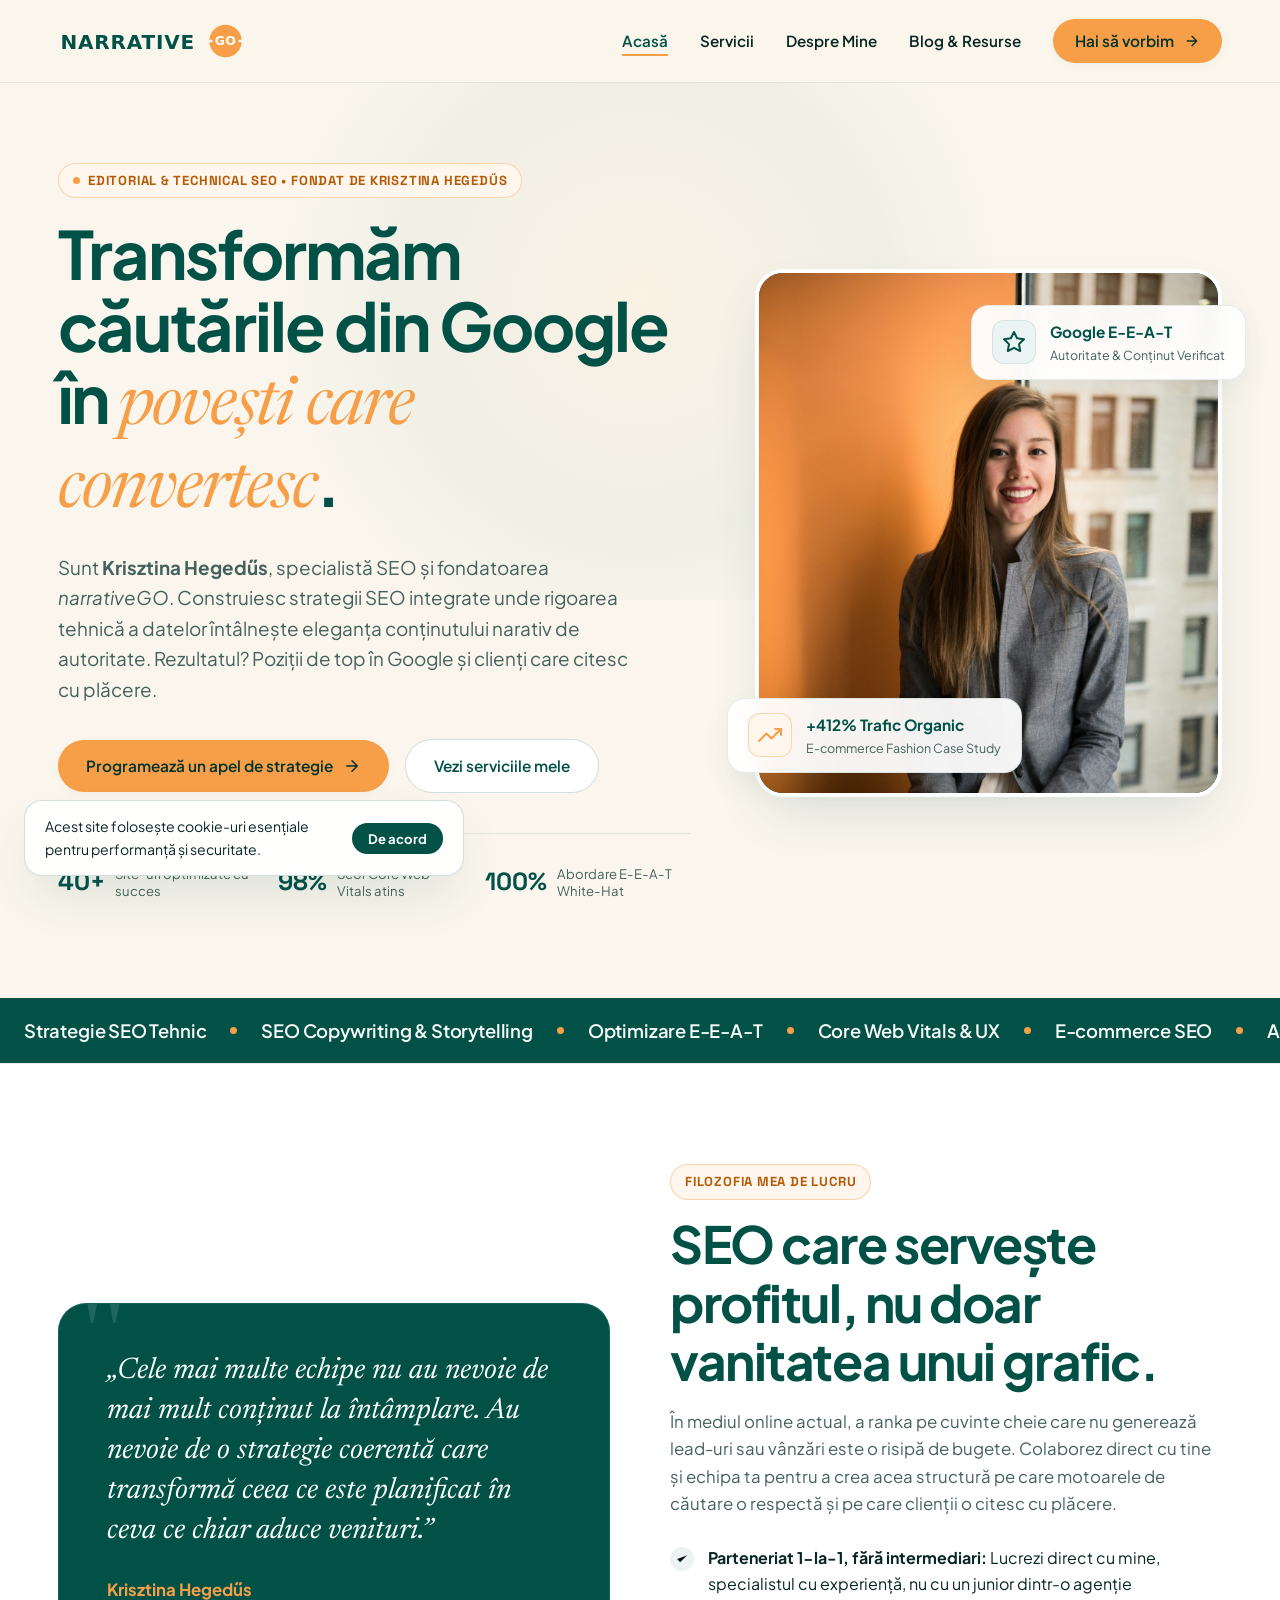
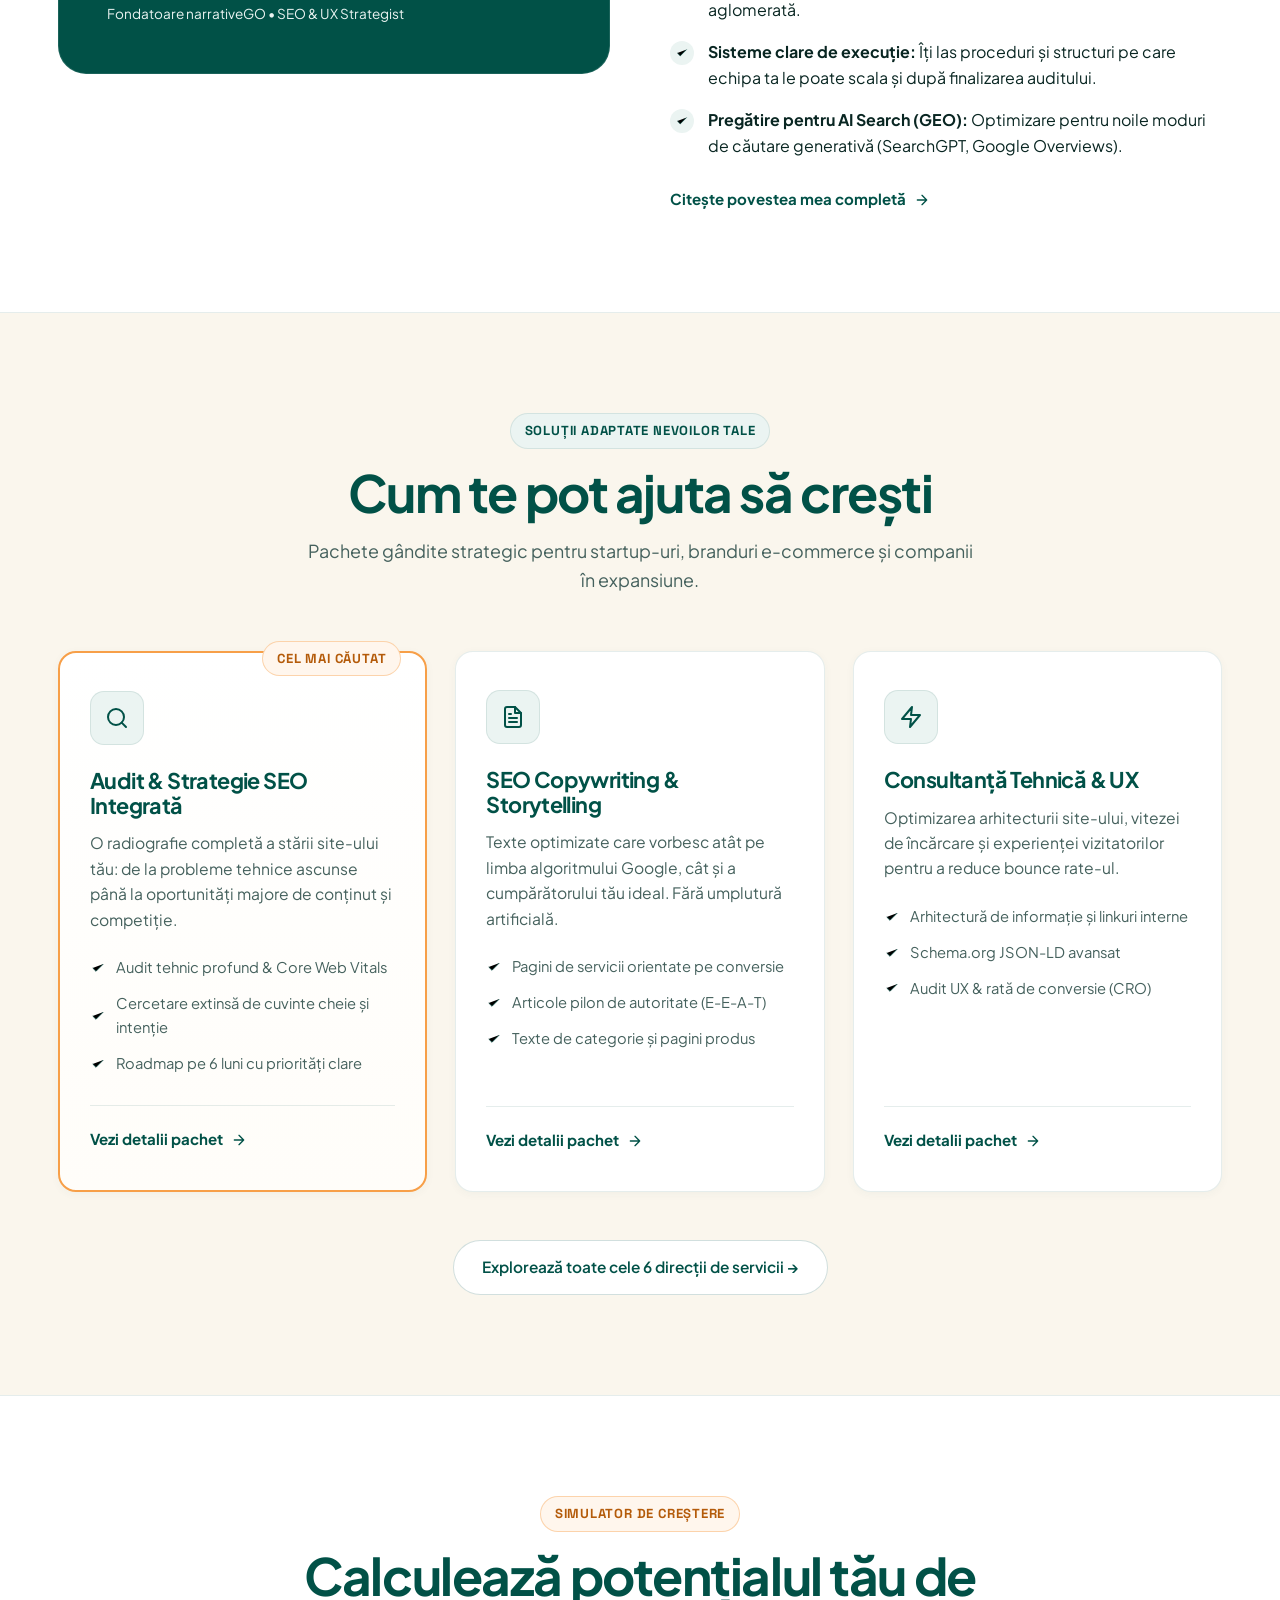
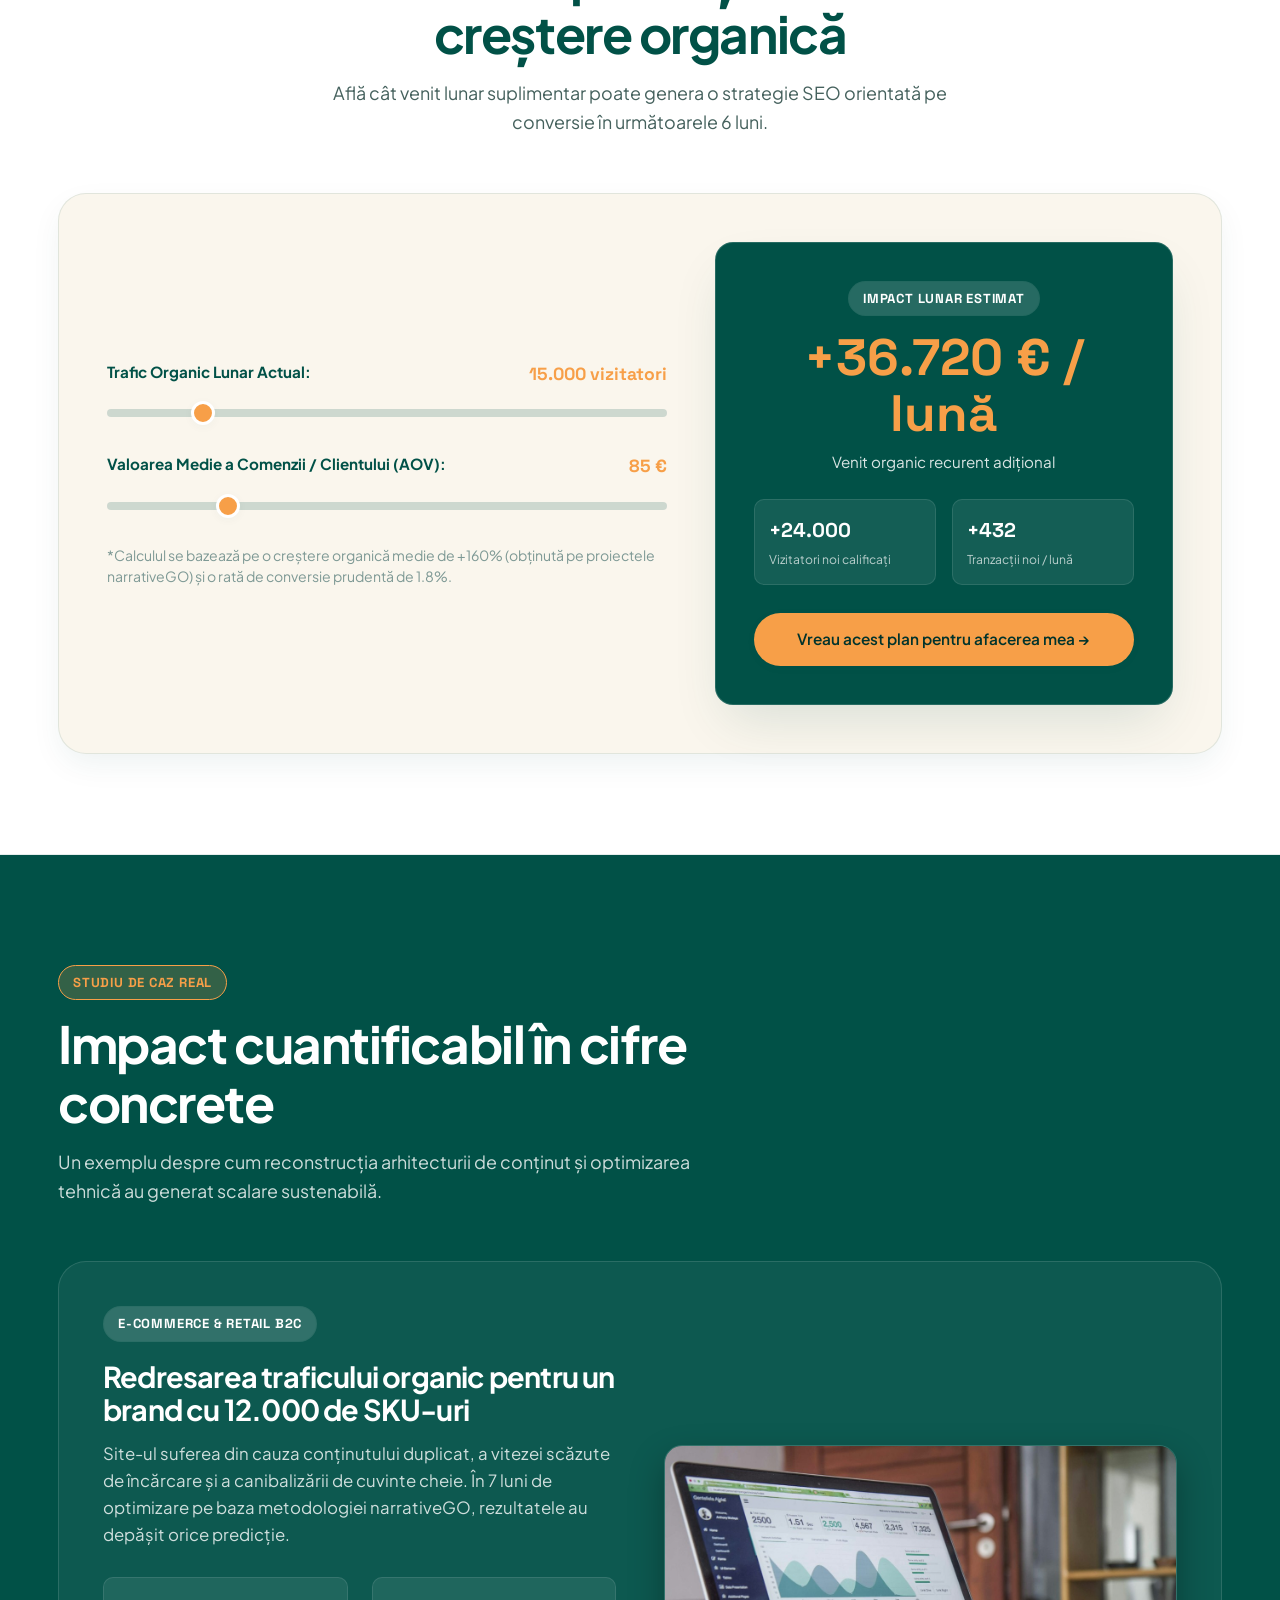
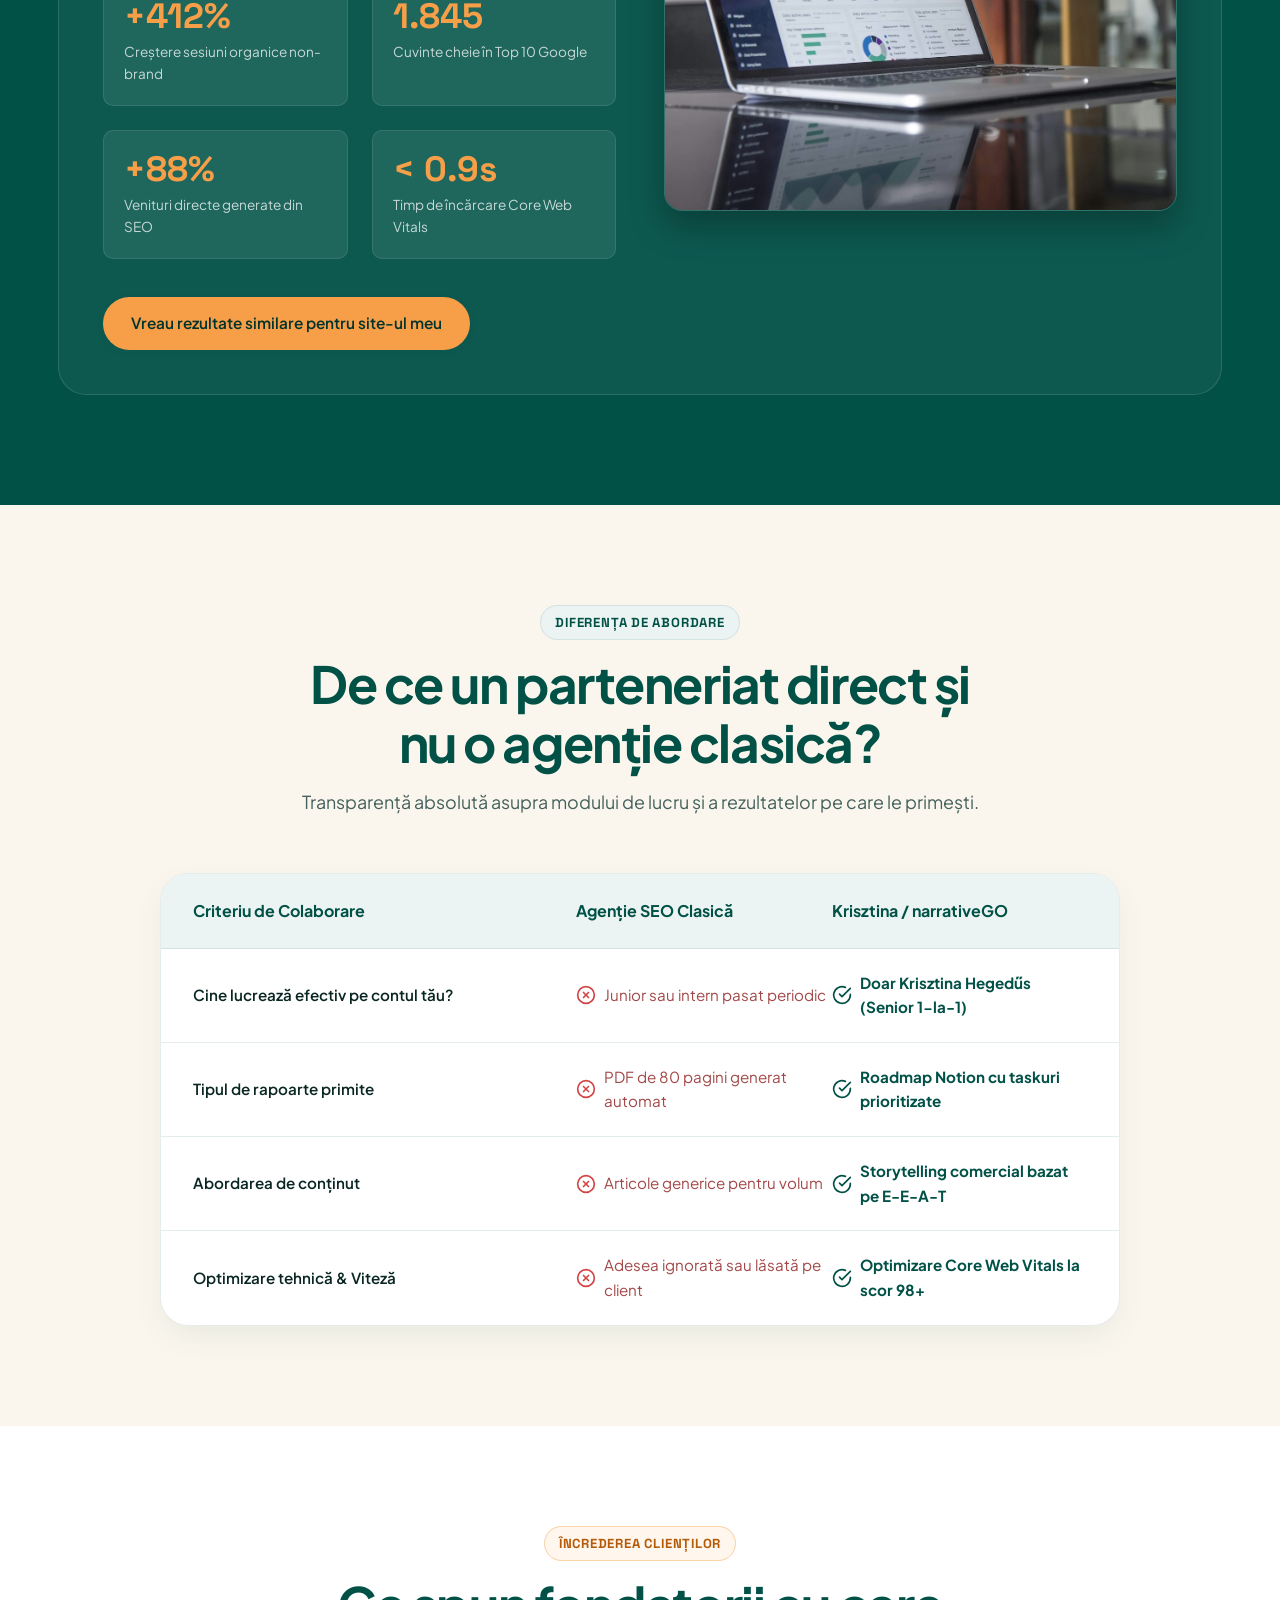
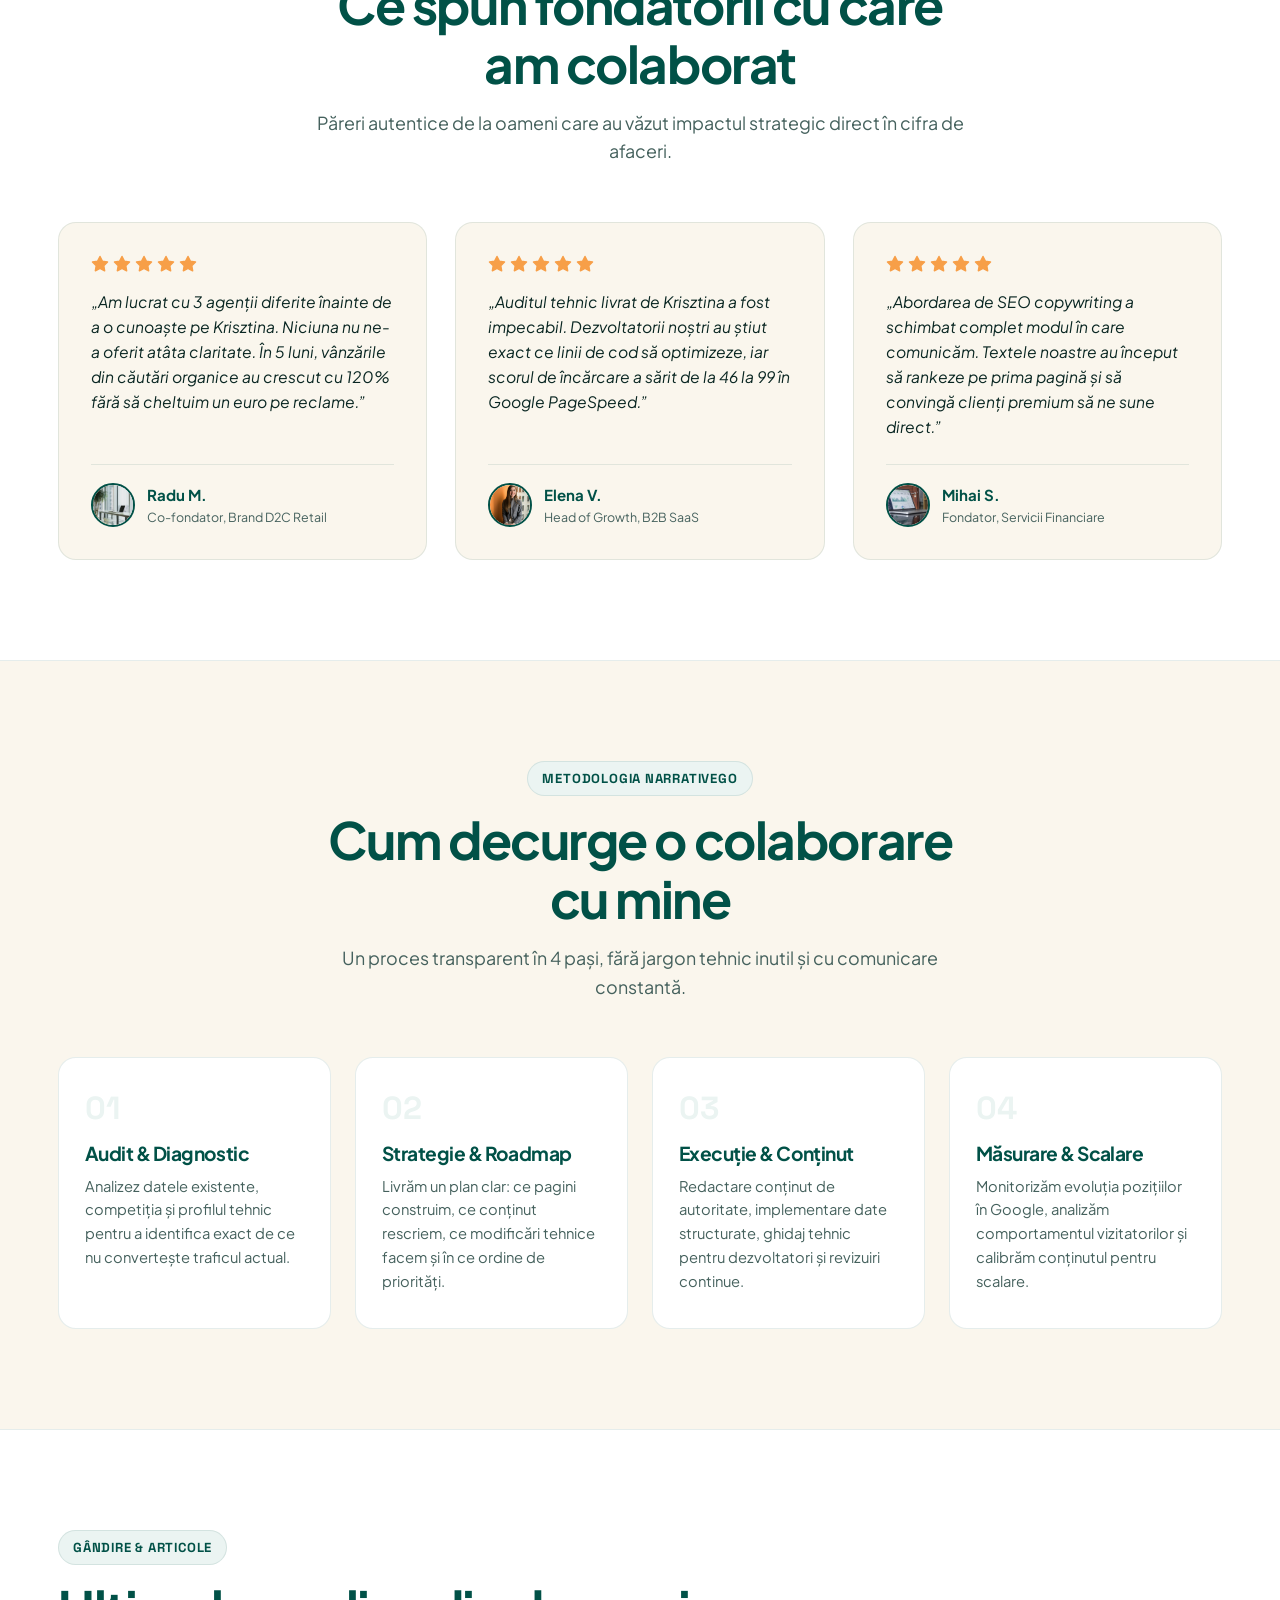
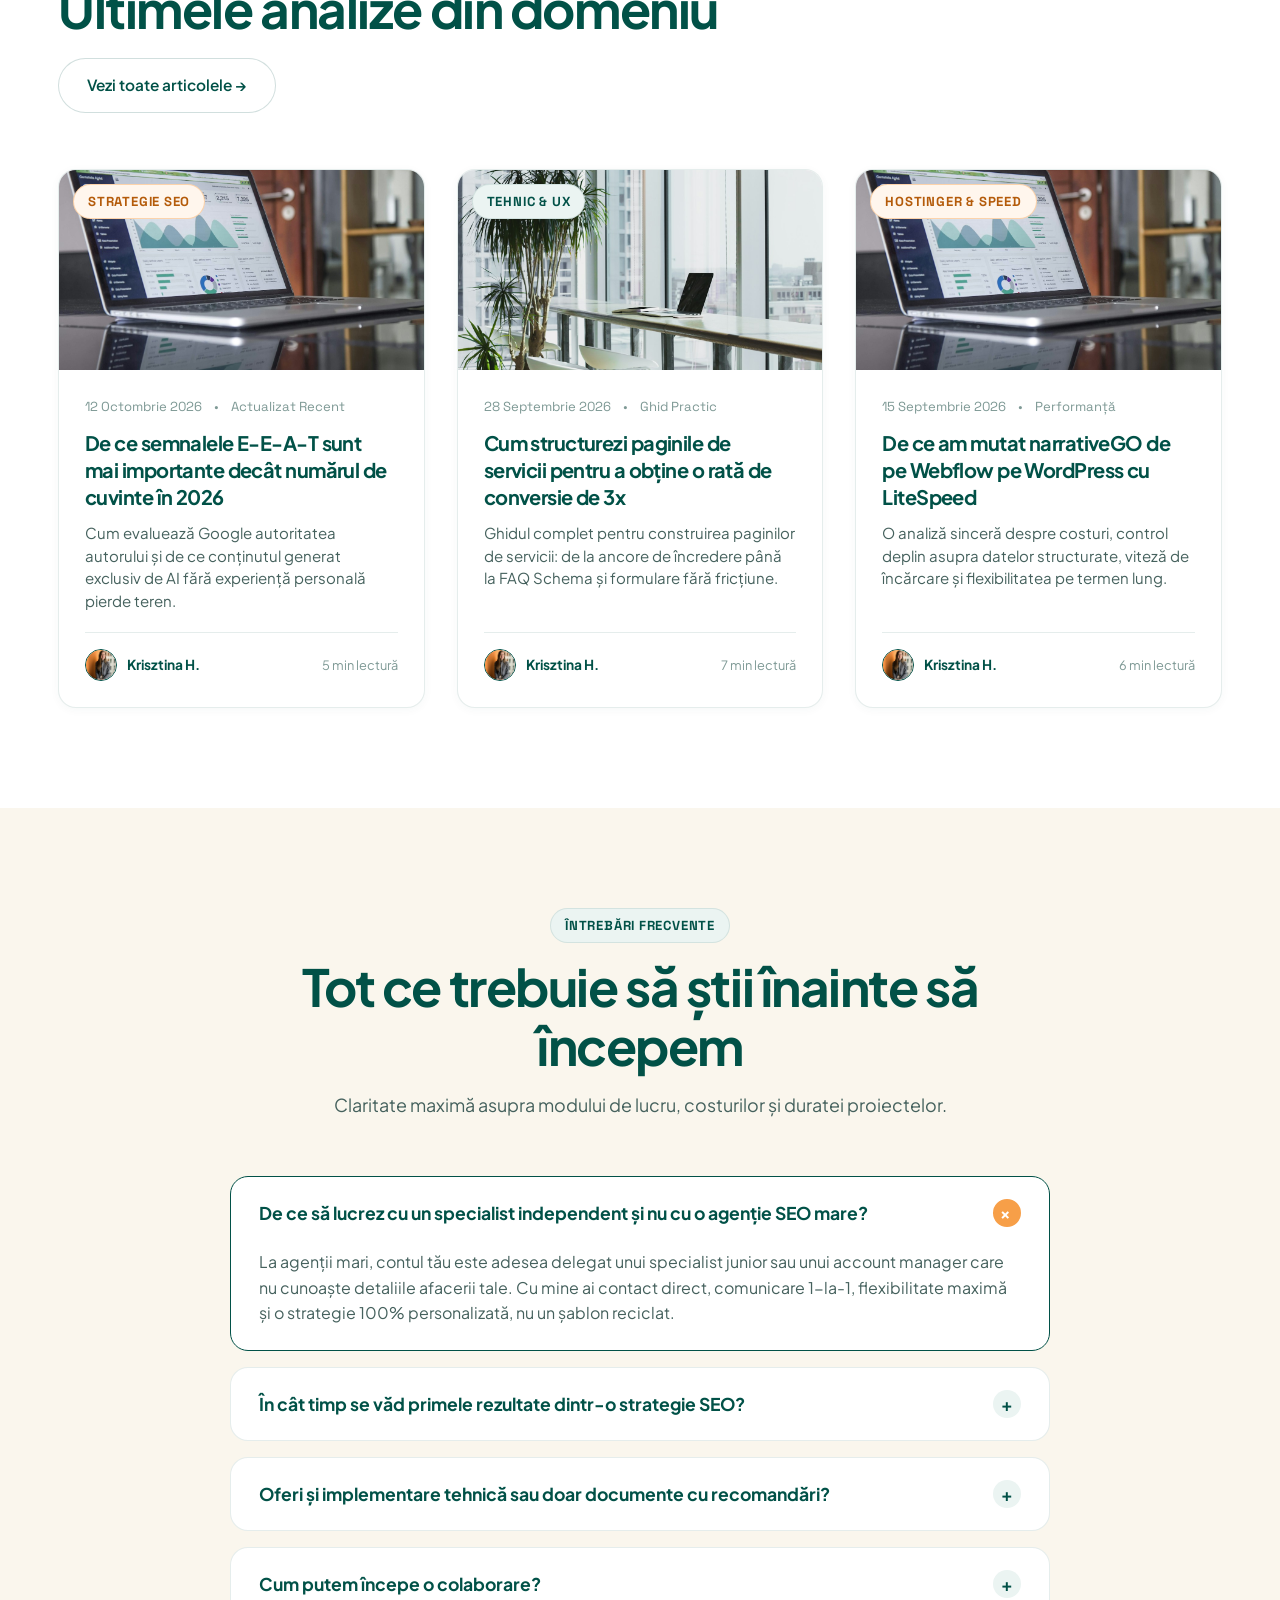
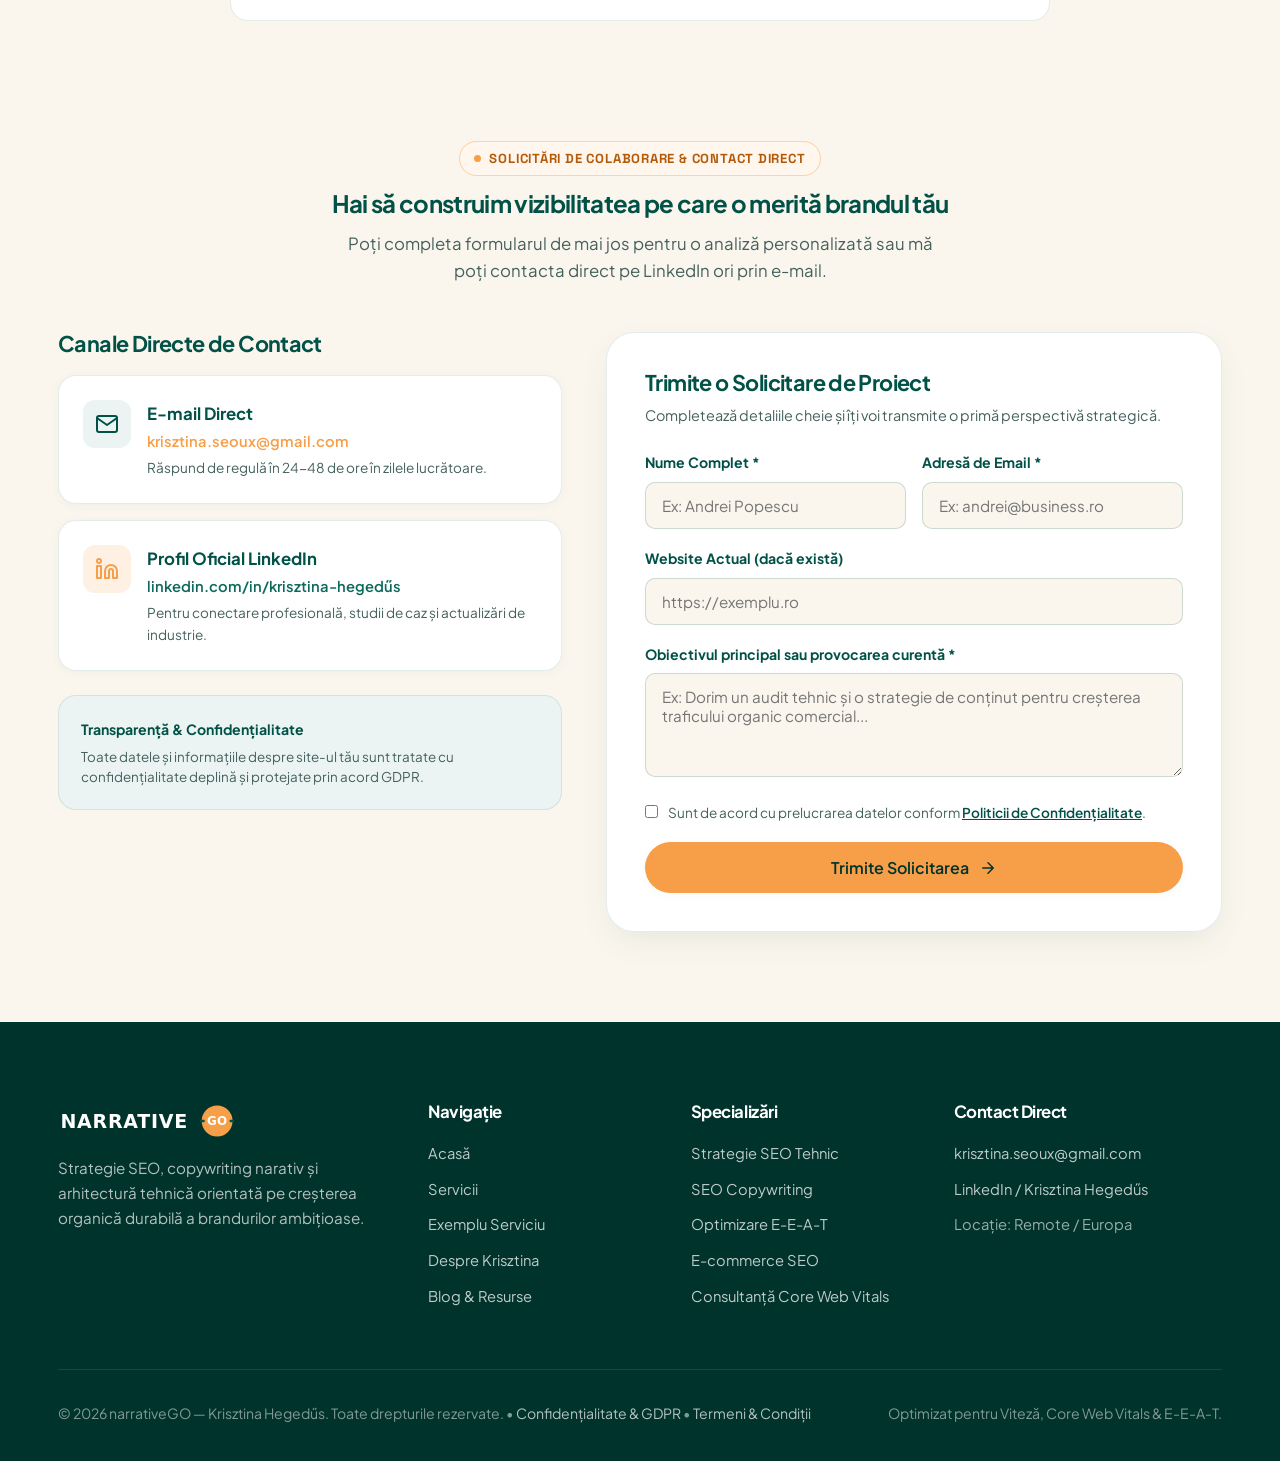
==== commit df9656af: "Implement original logo, full English E-E-A-T article architecture, collaboration suite with contact" ====
--- a/index.html
+++ b/index.html
@@ -809,25 +809,103 @@
       </div>
     </section>
 
-    <!-- CONTACT & CALL TO ACTION SECTION -->
-    <section id="contact" style="padding-top: 0;">
+    <!-- CONTACT & CALL TO ACTION SECTION (EXIGENȚĂ CLIENTĂ: LINKEDIN + EMAIL + FORMULAR CONTACT) -->
+    <section id="contact" style="padding-top: 20px; padding-bottom: 90px;">
       <div class="container">
-        <div class="cta-banner">
-          <h2>Hai să construim vizibilitatea pe care o merită brandul tău.</h2>
-          <p>
-            Scrie-mi direct pe email sau contactează-mă pe LinkedIn pentru a programa o discuție despre strategia SEO a afacerii tale.
-          </p>
-          <div class="cta-actions">
-            <a href="mailto:krisztina.seoux@gmail.com" class="btn btn-teal">
-              <svg class="icon-svg" style="width: 18px; height: 18px;" viewBox="0 0 24 24"><path d="M4 4h16c1.1 0 2 .9 2 2v12c0 1.1-.9 2-2 2H4c-1.1 0-2-.9-2-2V6c0-1.1.9-2 2-2z"/><polyline points="22,6 12,13 2,6"/></svg>
-              <span>Trimite-mi un email</span>
+        
+        <div class="section-header text-center" style="margin-bottom: 48px;">
+          <div class="badge badge-orange">
+            <span class="badge-dot"></span>
+            Solicitări de Colaborare &amp; Contact Direct
+          </div>
+          <h2 style="margin-top: 14px;">Hai să construim vizibilitatea pe care o merită brandul tău</h2>
+          <p style="max-width: 620px; margin: 12px auto 0;">
+            Poți completa formularul de mai jos pentru o analiză personalizată sau mă poți contacta direct pe LinkedIn ori prin e-mail.
+          </p>
+        </div>
+
+        <div class="contact-section-wrap">
+          
+          <!-- LEFT COLUMN: DIRECT CHANNELS (EMAIL + LINKEDIN) -->
+          <div class="contact-direct-channels">
+            <h3 style="font-size: 1.35rem; color: var(--teal-primary); margin-bottom: 18px;">Canale Directe de Contact</h3>
+
+            <!-- Email Card -->
+            <a href="mailto:krisztina.seoux@gmail.com" class="contact-card-channel" style="text-decoration: none; color: inherit;">
+              <div class="contact-channel-icon">
+                <svg class="icon-svg" viewBox="0 0 24 24"><path d="M4 4h16c1.1 0 2 .9 2 2v12c0 1.1-.9 2-2 2H4c-1.1 0-2-.9-2-2V6c0-1.1.9-2 2-2z"/><polyline points="22,6 12,13 2,6"/></svg>
+              </div>
+              <div>
+                <div style="font-weight: 700; font-size: 1.05rem; color: var(--teal-primary);">E-mail Direct</div>
+                <div style="font-size: 0.92rem; color: var(--orange-accent); font-weight: 600; margin: 3px 0;">krisztina.seoux@gmail.com</div>
+                <p style="font-size: 0.85rem; color: var(--text-muted); margin: 0;">Răspund de regulă în 24-48 de ore în zilele lucrătoare.</p>
+              </div>
             </a>
-            <a href="https://www.linkedin.com/in/krisztina-heged%C5%B1s/" target="_blank" rel="noopener noreferrer" class="btn btn-outline-light" style="color: var(--teal-dark); border-color: var(--teal-dark);">
-              <svg class="icon-svg" style="width: 18px; height: 18px;" viewBox="0 0 24 24"><path d="M16 8a6 6 0 0 1 6 6v7h-4v-7a2 2 0 0 0-2-2 2 2 0 0 0-2 2v7h-4v-7a6 6 0 0 1 6-6z"/><rect x="2" y="9" width="4" height="12"/><circle cx="4" cy="4" r="2"/></svg>
-              <span>Conectează-te pe LinkedIn</span>
+
+            <!-- LinkedIn Card -->
+            <a href="https://www.linkedin.com/in/krisztina-heged%C5%B1s/" target="_blank" rel="noopener noreferrer" class="contact-card-channel" style="text-decoration: none; color: inherit;">
+              <div class="contact-channel-icon" style="background: rgba(247, 159, 72, 0.15); color: var(--orange-accent);">
+                <svg class="icon-svg" viewBox="0 0 24 24"><path d="M16 8a6 6 0 0 1 6 6v7h-4v-7a2 2 0 0 0-2-2 2 2 0 0 0-2 2v7h-4v-7a6 6 0 0 1 6-6z"/><rect x="2" y="9" width="4" height="12"/><circle cx="4" cy="4" r="2"/></svg>
+              </div>
+              <div>
+                <div style="font-weight: 700; font-size: 1.05rem; color: var(--teal-primary);">Profil Oficial LinkedIn</div>
+                <div style="font-size: 0.92rem; color: var(--teal-mid); font-weight: 600; margin: 3px 0;">linkedin.com/in/krisztina-hegedűs</div>
+                <p style="font-size: 0.85rem; color: var(--text-muted); margin: 0;">Pentru conectare profesională, studii de caz și actualizări de industrie.</p>
+              </div>
             </a>
-          </div>
-        </div>
+
+            <!-- Trust Indicator Box -->
+            <div style="background: var(--teal-surface); border-radius: var(--radius-md); padding: 22px; border: 1px solid var(--border-light); margin-top: 24px;">
+              <div style="font-weight: 700; font-size: 0.88rem; color: var(--teal-primary); margin-bottom: 6px;">Transparență &amp; Confidențialitate</div>
+              <p style="font-size: 0.84rem; color: var(--text-muted); margin: 0; line-height: 1.5;">
+                Toate datele și informațiile despre site-ul tău sunt tratate cu confidențialitate deplină și protejate prin acord GDPR.
+              </p>
+            </div>
+          </div>
+
+          <!-- RIGHT COLUMN: FORMULAR DE CONTACT -->
+          <div class="contact-form-box">
+            <h3 style="font-size: 1.35rem; color: var(--teal-primary); margin-bottom: 8px;">Trimite o Solicitare de Proiect</h3>
+            <p style="font-size: 0.9rem; color: var(--text-muted); margin-bottom: 24px;">Completează detaliile cheie și îți voi transmite o primă perspectivă strategică.</p>
+
+            <form action="#" method="POST" onsubmit="event.preventDefault(); alert('Mulțumesc! Solicitarea ta a fost transmisă cu succes către Krisztina Hegedűs. Vei primi un răspuns în maxim 24 de ore.'); this.reset();">
+              <div class="form-row-2">
+                <div class="form-group">
+                  <label for="contactName">Nume Complet *</label>
+                  <input type="text" id="contactName" required placeholder="Ex: Andrei Popescu" class="form-input">
+                </div>
+                <div class="form-group">
+                  <label for="contactEmail">Adresă de Email *</label>
+                  <input type="email" id="contactEmail" required placeholder="Ex: andrei@business.ro" class="form-input">
+                </div>
+              </div>
+
+              <div class="form-group">
+                <label for="contactWebsite">Website Actual (dacă există)</label>
+                <input type="url" id="contactWebsite" placeholder="https://exemplu.ro" class="form-input">
+              </div>
+
+              <div class="form-group">
+                <label for="contactMessage">Obiectivul principal sau provocarea curentă *</label>
+                <textarea id="contactMessage" rows="4" required placeholder="Ex: Dorim un audit tehnic și o strategie de conținut pentru creșterea traficului organic comercial..." class="form-textarea"></textarea>
+              </div>
+
+              <div class="form-group">
+                <label style="display: flex; align-items: flex-start; gap: 10px; font-size: 0.85rem; color: var(--text-muted); cursor: pointer; font-weight: normal;">
+                  <input type="checkbox" required style="margin-top: 3px; accent-color: var(--teal-primary);">
+                  <span>Sunt de acord cu prelucrarea datelor conform <a href="politica-confidentialitate.html" target="_blank" style="color: var(--teal-primary); text-decoration: underline; font-weight: 600;">Politicii de Confidențialitate</a>.</span>
+                </label>
+              </div>
+
+              <button type="submit" class="btn btn-primary" style="width: 100%; padding: 15px; font-size: 1rem;">
+                <span>Trimite Solicitarea</span>
+                <svg class="icon-svg" style="width: 18px; height: 18px;" viewBox="0 0 24 24"><path d="M5 12h14M12 5l7 7-7 7"/></svg>
+              </button>
+            </form>
+          </div>
+
+        </div>
+
       </div>
     </section>
 
--- a/assets/css/style.css
+++ b/assets/css/style.css
@@ -361,17 +361,43 @@
 .menu-toggle {
   display: none;
   flex-direction: column;
+  justify-content: center;
+  align-items: center;
   gap: 5px;
+  width: 44px;
+  height: 44px;
   padding: 8px;
   cursor: pointer;
+  background: transparent;
+  border-radius: var(--radius-sm);
+  transition: background var(--transition-fast);
+}
+
+.menu-toggle:hover {
+  background: rgba(1, 81, 71, 0.06);
 }
 
 .menu-toggle span {
   display: block;
   width: 24px;
-  height: 2px;
+  height: 2.5px;
   background: var(--teal-primary);
   border-radius: 2px;
+  transition: transform 0.3s cubic-bezier(0.16, 1, 0.3, 1), opacity 0.2s ease;
+  transform-origin: center;
+}
+
+.menu-toggle.open span:nth-child(1) {
+  transform: translateY(7.5px) rotate(45deg);
+}
+
+.menu-toggle.open span:nth-child(2) {
+  opacity: 0;
+  transform: scaleX(0);
+}
+
+.menu-toggle.open span:nth-child(3) {
+  transform: translateY(-7.5px) rotate(-45deg);
 }
 
 /* ==========================================================================
@@ -1586,95 +1612,407 @@
 }
 
 /* ==========================================================================
-   RESPONSIVE
+   CONTACT SECTION & CHANNELS (LINKEDIN, EMAIL, FORM)
    ========================================================================== */
+.contact-section-wrap {
+  display: grid;
+  grid-template-columns: 0.9fr 1.1fr;
+  gap: 44px;
+  align-items: start;
+}
+
+.contact-card-channel {
+  background: #FFFFFF;
+  border: 1px solid var(--border-light);
+  border-radius: var(--radius-md);
+  padding: 24px;
+  box-shadow: var(--shadow-sm);
+  transition: all var(--transition-smooth);
+  display: flex;
+  align-items: flex-start;
+  gap: 16px;
+  margin-bottom: 16px;
+}
+
+.contact-card-channel:hover {
+  border-color: var(--orange-accent);
+  transform: translateY(-2px);
+  box-shadow: var(--shadow-md);
+}
+
+.contact-channel-icon {
+  width: 48px;
+  height: 48px;
+  border-radius: 12px;
+  background: var(--teal-surface);
+  color: var(--teal-primary);
+  display: flex;
+  align-items: center;
+  justify-content: center;
+  flex-shrink: 0;
+}
+
+.contact-form-box {
+  background: #FFFFFF;
+  border: 1px solid var(--border-light);
+  border-radius: var(--radius-lg);
+  padding: 38px;
+  box-shadow: var(--shadow-md);
+}
+
+.form-group {
+  margin-bottom: 18px;
+}
+
+.form-group label {
+  display: block;
+  font-weight: 700;
+  font-size: 0.88rem;
+  color: var(--teal-primary);
+  margin-bottom: 8px;
+}
+
+.form-input, .form-textarea {
+  width: 100%;
+  padding: 13px 16px;
+  border-radius: var(--radius-sm);
+  border: 1.5px solid var(--border-medium);
+  font-family: inherit;
+  font-size: 0.95rem;
+  color: var(--text-main);
+  background: var(--bg-body);
+  transition: border-color var(--transition-fast), box-shadow var(--transition-fast), background var(--transition-fast);
+}
+
+.form-input:focus, .form-textarea:focus {
+  outline: none;
+  border-color: var(--teal-primary);
+  box-shadow: 0 0 0 4px var(--teal-glow);
+  background: #FFFFFF;
+}
+
+.form-row-2 {
+  display: grid;
+  grid-template-columns: 1fr 1fr;
+  gap: 16px;
+}
+
+/* ==========================================================================
+   RESPONSIVE DESIGN SYSTEM (MOBILE & TABLET OPTIMIZED)
+   ========================================================================== */
+
+/* --- TABLETS LANDSCAPE (1024px) --- */
 @media (max-width: 1024px) {
   .hero-grid {
     grid-template-columns: 1fr;
     gap: 48px;
   }
   .hero-visual-wrapper {
-    max-width: 480px;
+    max-width: 520px;
     margin: 0 auto;
   }
   .services-grid {
     grid-template-columns: repeat(2, 1fr);
+    gap: 24px;
   }
   .process-grid {
     grid-template-columns: repeat(2, 1fr);
+    gap: 24px;
   }
   .calc-wrapper {
     grid-template-columns: 1fr;
-  }
-  .comparison-header, .comparison-row {
-    grid-template-columns: 1.3fr 1fr 1fr;
-    padding: 18px 20px;
+    gap: 40px;
+    padding: 36px;
   }
   .testimonials-grid {
     grid-template-columns: 1fr;
+    gap: 24px;
   }
   .case-study-showcase {
     grid-template-columns: 1fr;
+    gap: 36px;
   }
   .article-layout {
     grid-template-columns: 1fr;
+    gap: 40px;
   }
   .article-sidebar {
-    display: none;
+    position: static;
   }
   .footer-top {
     grid-template-columns: repeat(2, 1fr);
-  }
-}
-
-@media (max-width: 768px) {
+    gap: 36px;
+  }
+}
+
+/* --- TABLETS PORTRAIT & IPADS (992px) --- */
+@media (max-width: 992px) {
+  .nav-wrapper {
+    height: 72px;
+  }
+  .site-logo img {
+    height: 36px;
+  }
   .menu-toggle {
     display: flex;
+    z-index: 102;
   }
   .nav-menu {
     position: fixed;
-    top: 82px;
+    top: 72px;
     left: 0;
     width: 100%;
-    background: #FFFFFF;
+    max-height: calc(100vh - 72px);
+    overflow-y: auto;
+    background: rgba(250, 246, 237, 0.98);
+    backdrop-filter: blur(20px);
+    -webkit-backdrop-filter: blur(20px);
     flex-direction: column;
-    padding: 32px;
-    gap: 20px;
-    border-bottom: 1px solid var(--border-light);
-    box-shadow: var(--shadow-lg);
-    transform: translateY(-150%);
-    transition: transform var(--transition-smooth);
+    align-items: stretch;
+    padding: 24px 24px 36px;
+    gap: 16px;
+    border-bottom: 2px solid var(--border-medium);
+    box-shadow: 0 20px 48px rgba(1, 81, 71, 0.16);
+    transform: translateY(-130%);
+    opacity: 0;
+    pointer-events: none;
+    transition: transform 0.35s cubic-bezier(0.16, 1, 0.3, 1), opacity 0.25s ease;
+    z-index: 101;
   }
   .nav-menu.open {
     transform: translateY(0);
-  }
-  .about-grid-lead {
-    grid-template-columns: 1fr;
+    opacity: 1;
+    pointer-events: auto;
+  }
+  .nav-link {
+    font-size: 1.15rem;
+    padding: 12px 0;
+    display: block;
+    border-bottom: 1px solid rgba(1, 81, 71, 0.08);
+  }
+  .nav-menu li:last-child {
+    margin-top: 8px;
+  }
+  .nav-menu .btn {
+    width: 100%;
+    justify-content: center;
+    padding: 14px 24px;
+    font-size: 1rem;
+  }
+  .hero-section {
+    padding: 60px 0 70px;
+  }
+  .hero-title {
+    font-size: clamp(2.3rem, 6vw, 3.4rem);
+  }
+  .hero-trust-bar {
+    display: grid;
+    grid-template-columns: repeat(3, 1fr);
+    gap: 18px;
+  }
+}
+
+/* --- MOBILE LANDSCAPE & LARGE PHONES (768px) --- */
+@media (max-width: 768px) {
+  .container {
+    padding: 0 20px;
+  }
+  section {
+    padding: 64px 0;
+  }
+  .hero-section {
+    padding: 44px 0 54px;
+  }
+  .hero-desc {
+    font-size: 1.05rem;
+    margin-bottom: 26px;
+  }
+  .hero-actions {
+    flex-direction: column;
+    align-items: stretch;
+    gap: 12px;
+    margin-bottom: 32px;
+  }
+  .hero-actions .btn {
+    width: 100%;
+    justify-content: center;
+  }
+  .portrait-frame img {
+    height: 380px;
+  }
+  /* Floating Pills stay inside the image container on mobile — no horizontal overflow */
+  .floating-pill {
+    position: absolute;
+    padding: 10px 14px;
+    gap: 10px;
+    border-radius: var(--radius-sm);
+    box-shadow: 0 8px 24px rgba(1, 81, 71, 0.16);
+    max-width: calc(100% - 24px);
+    animation: none;
+  }
+  .pill-growth {
+    bottom: 12px;
+    left: 12px;
+  }
+  .pill-eeat {
+    top: 12px;
+    right: 12px;
+  }
+  .pill-title {
+    font-size: 0.84rem;
+  }
+  .pill-sub {
+    font-size: 0.72rem;
   }
   .services-grid {
     grid-template-columns: 1fr;
+    gap: 18px;
+  }
+  .process-grid {
+    grid-template-columns: 1fr;
+    gap: 18px;
   }
   .blog-grid {
     grid-template-columns: 1fr;
-  }
-  .process-grid {
-    grid-template-columns: 1fr;
-  }
-  .floating-pill {
-    position: static;
-    margin-top: 14px;
-    animation: none;
+    gap: 22px;
+  }
+  .calc-wrapper {
+    padding: 28px 18px;
+    border-radius: var(--radius-md);
+  }
+  /* Comparison table becomes touch-scrollable on phone screens without layout break */
+  .comparison-table-wrapper {
+    overflow-x: auto;
+    -webkit-overflow-scrolling: touch;
+    border-radius: var(--radius-md);
+    margin: 0 -4px;
+  }
+  .comparison-header, .comparison-row {
+    min-width: 520px;
+    padding: 16px 20px;
+    font-size: 0.9rem;
+  }
+  .case-study-showcase {
+    padding: 28px 18px;
+    border-radius: var(--radius-md);
+  }
+  .case-metrics-grid {
+    grid-template-columns: 1fr 1fr;
+    gap: 12px;
+  }
+  .article-header-meta {
+    gap: 12px;
+    font-size: 0.85rem;
+    padding: 14px 0;
+  }
+  .author-box-complete {
+    flex-direction: column;
+    align-items: flex-start;
+    gap: 18px;
+    padding: 24px 18px;
+    margin-top: 40px;
+  }
+  .author-box-img {
+    width: 74px;
+    height: 74px;
   }
   .cta-banner {
-    padding: 48px 24px;
+    padding: 44px 20px;
+    border-radius: var(--radius-md);
+    text-align: center;
+  }
+  .cta-banner h2 {
+    font-size: clamp(1.8rem, 5.5vw, 2.3rem);
+  }
+  .cta-actions {
+    flex-direction: column;
+    gap: 12px;
+    width: 100%;
+  }
+  .cta-actions .btn {
+    width: 100%;
+    justify-content: center;
   }
   .footer-top {
     grid-template-columns: 1fr;
+    gap: 28px;
   }
   .footer-bottom {
     flex-direction: column;
-    gap: 16px;
+    gap: 14px;
     text-align: center;
+    font-size: 0.82rem;
+  }
+}
+
+/* --- SMALL SMARTPHONES (480px and below) --- */
+@media (max-width: 480px) {
+  .container {
+    padding: 0 16px;
+  }
+  .site-header {
+    height: 66px;
+  }
+  .nav-wrapper {
+    height: 66px;
+  }
+  .site-logo img {
+    height: 32px;
+  }
+  .nav-menu {
+    top: 66px;
+    max-height: calc(100vh - 66px);
+    padding: 20px 16px 32px;
+  }
+  .hero-section {
+    padding: 36px 0 44px;
+  }
+  .hero-title {
+    font-size: 2.1rem;
+    line-height: 1.15;
+  }
+  .hero-trust-bar {
+    grid-template-columns: 1fr;
+    gap: 12px;
+    padding-top: 18px;
+  }
+  .trust-item {
+    padding: 6px 0;
+    border-bottom: 1px dashed var(--border-light);
+  }
+  .trust-item:last-child {
+    border-bottom: none;
+  }
+  .portrait-frame img {
+    height: 320px;
+  }
+  .floating-pill {
+    padding: 8px 10px;
+  }
+  .calc-results-card {
+    padding: 22px 14px;
+  }
+  .calc-revenue-highlight {
+    font-size: 2.3rem;
+  }
+  .calc-results-grid {
+    grid-template-columns: 1fr;
+    gap: 10px;
+  }
+  .case-metrics-grid {
+    grid-template-columns: 1fr;
+    gap: 10px;
+  }
+  .cookie-pill {
+    left: 12px;
+    right: 12px;
+    bottom: 12px;
+    max-width: none;
+    flex-direction: column;
+    align-items: stretch;
+    text-align: center;
+    gap: 10px;
+    padding: 14px 16px;
   }
 }
 
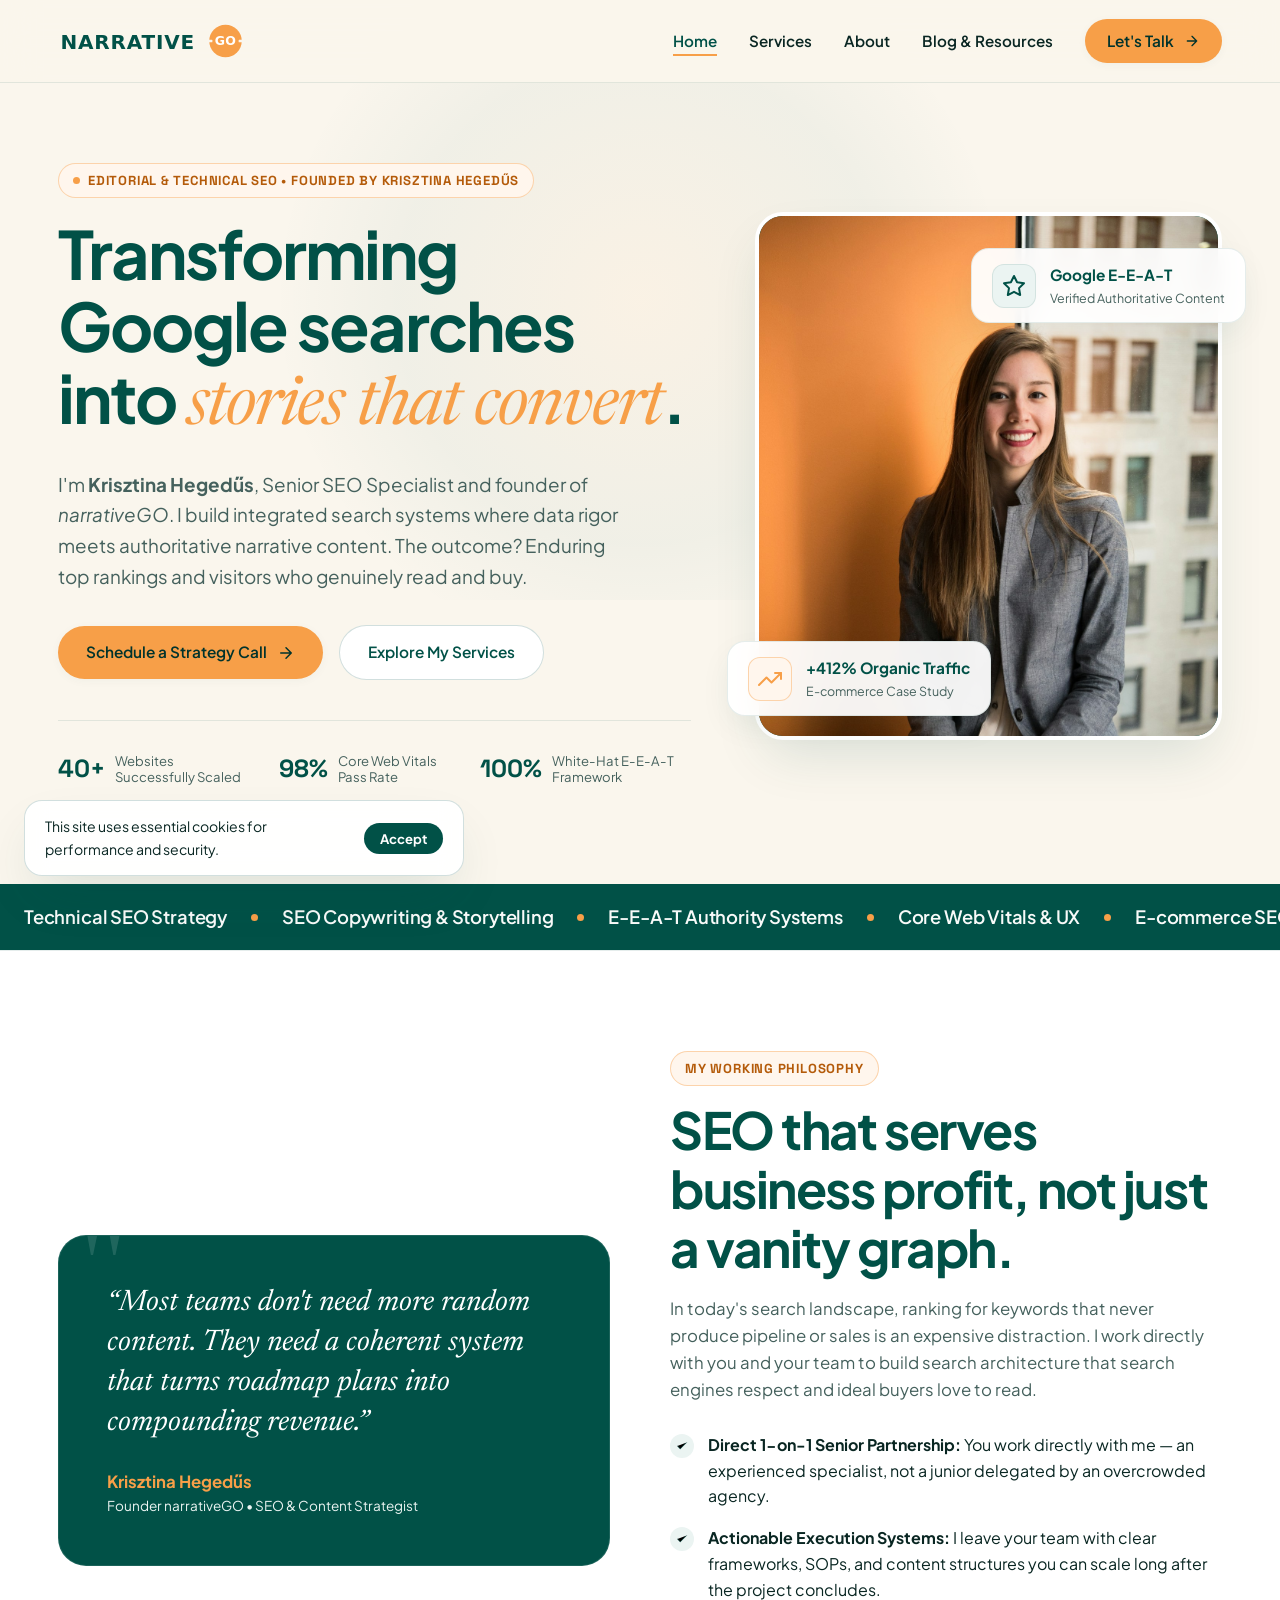
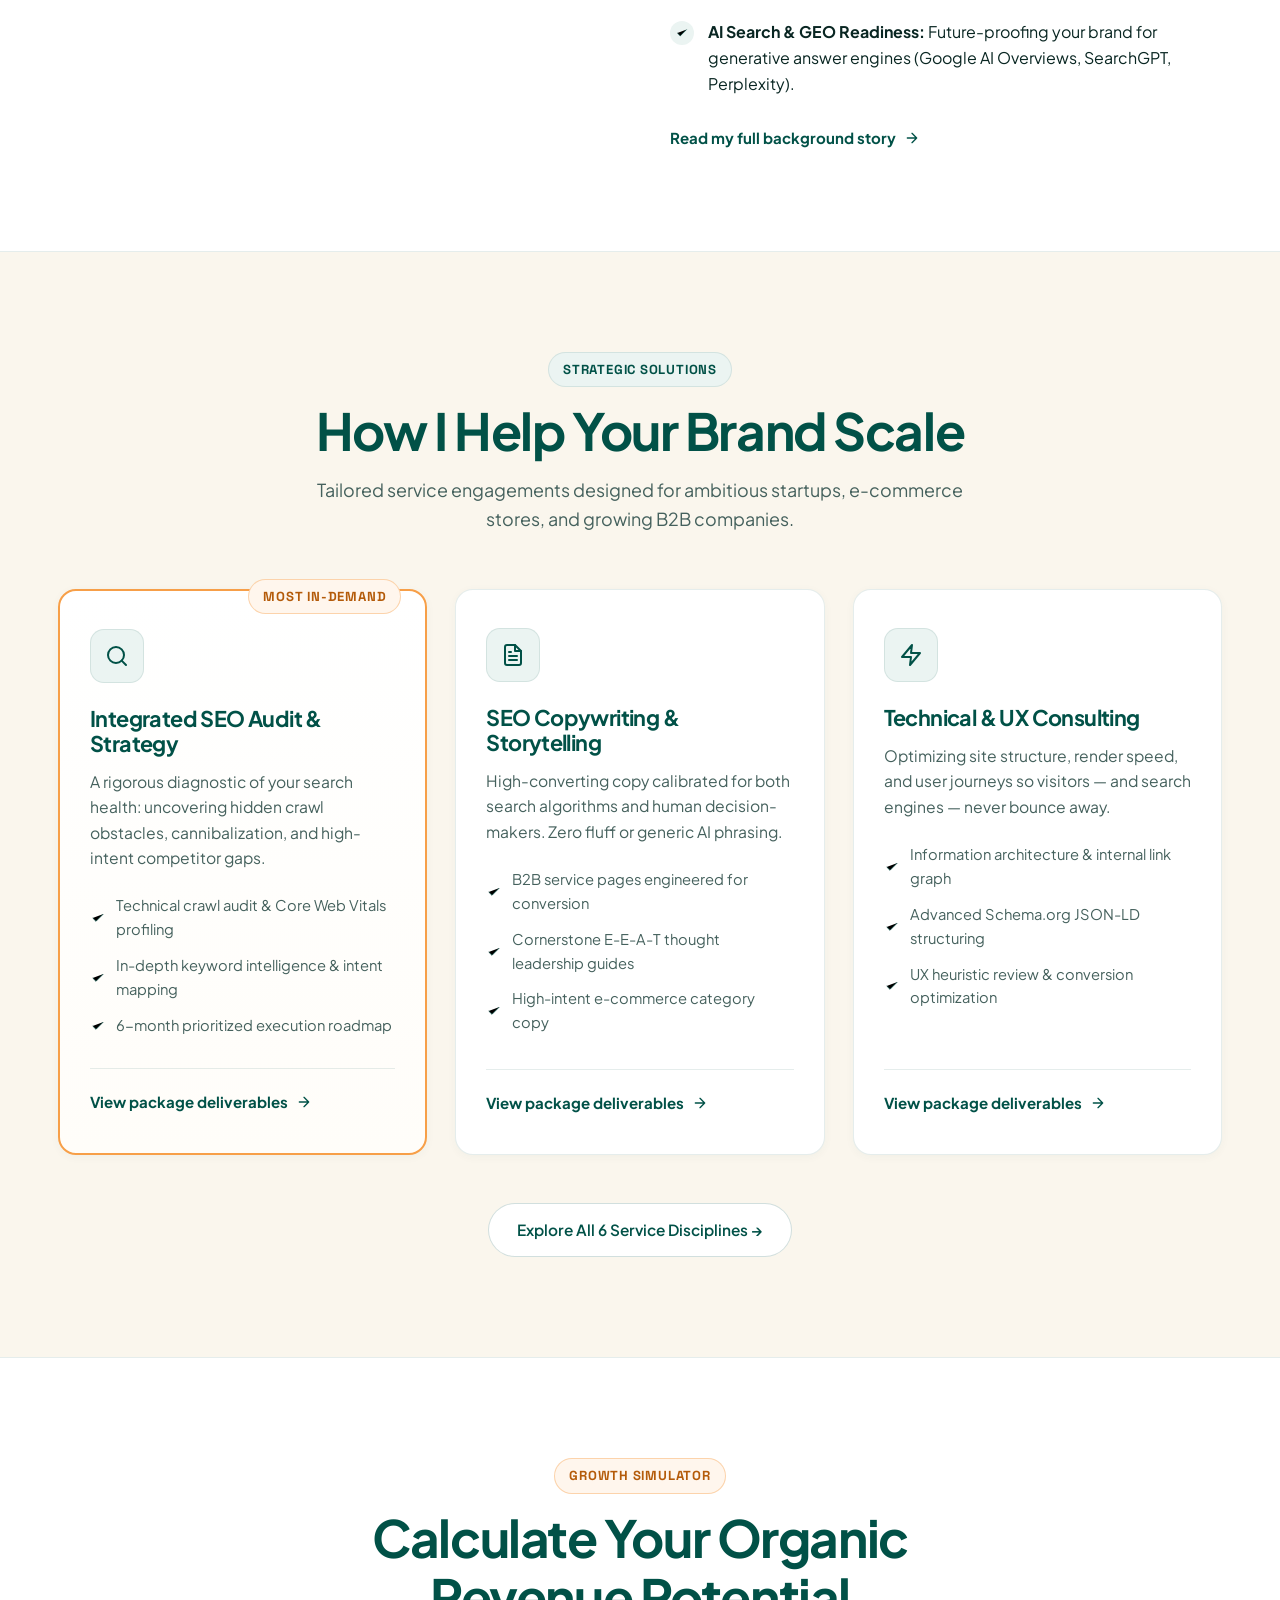
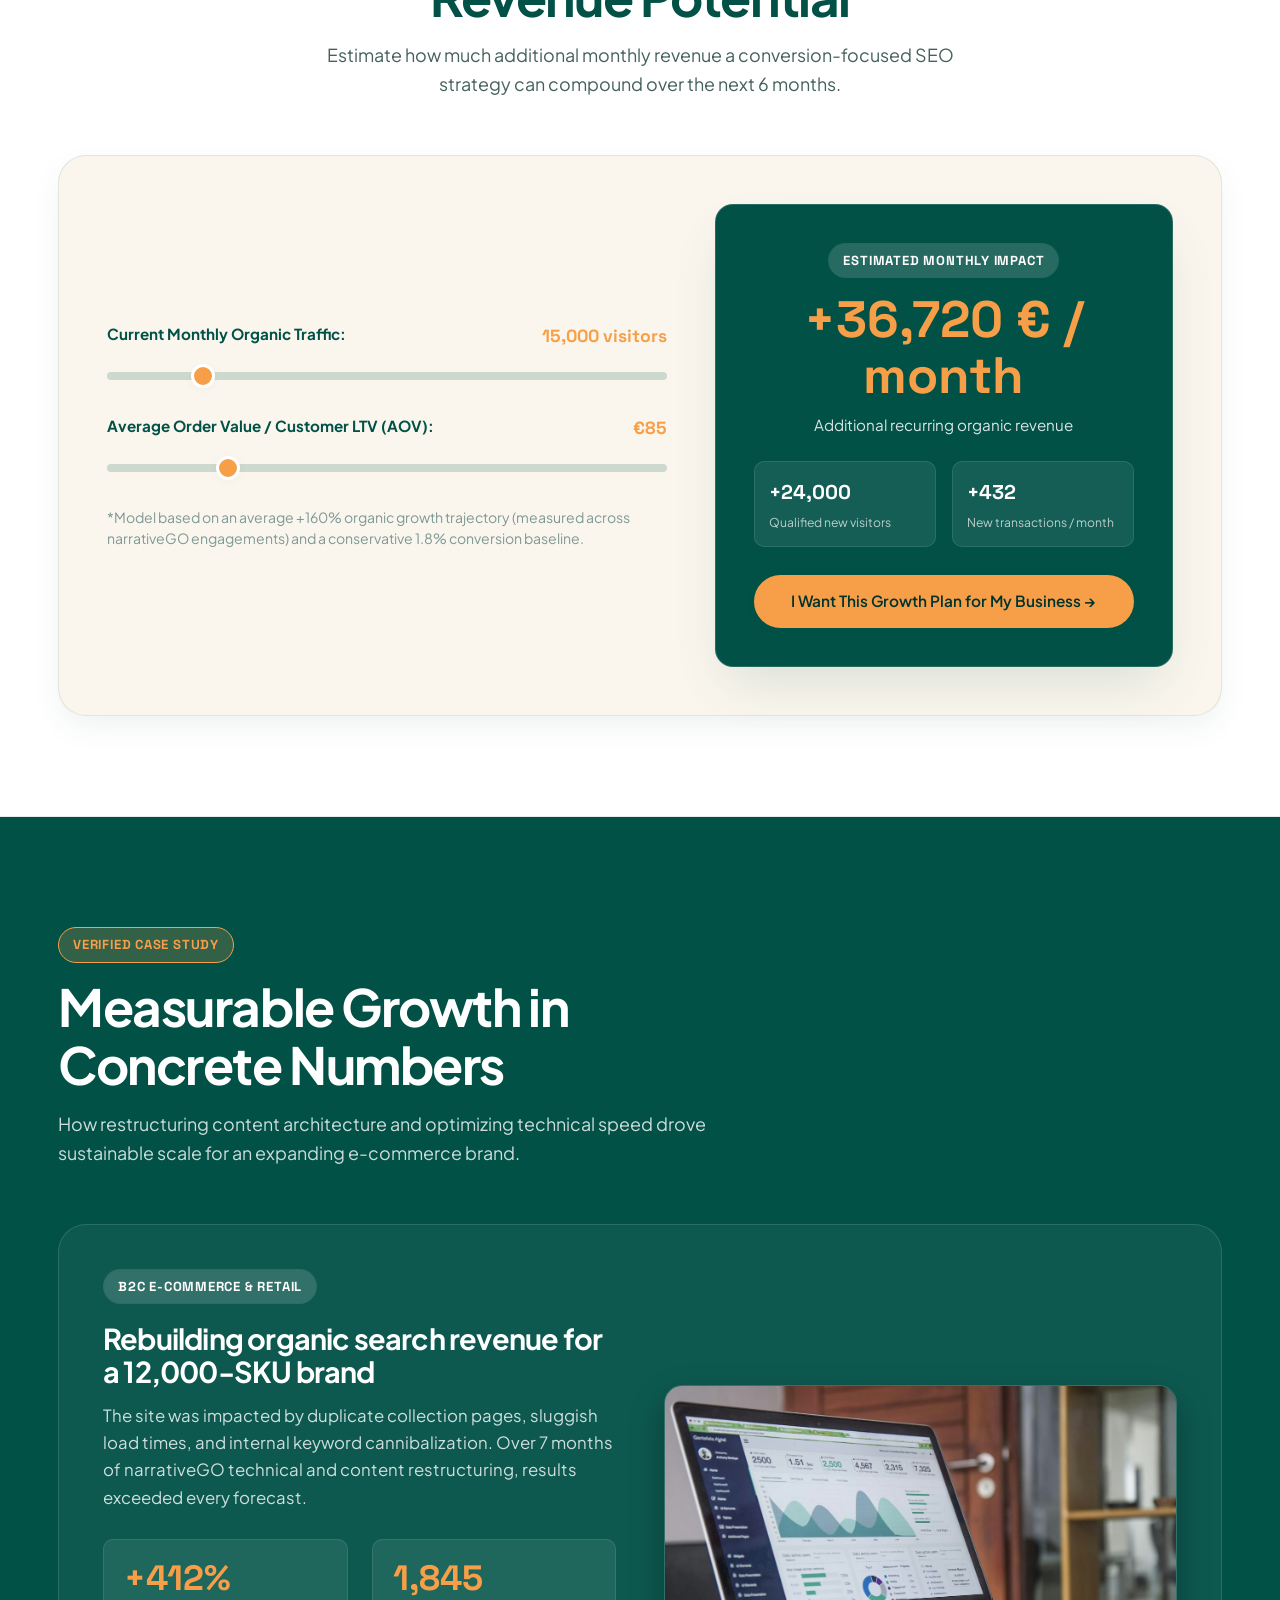
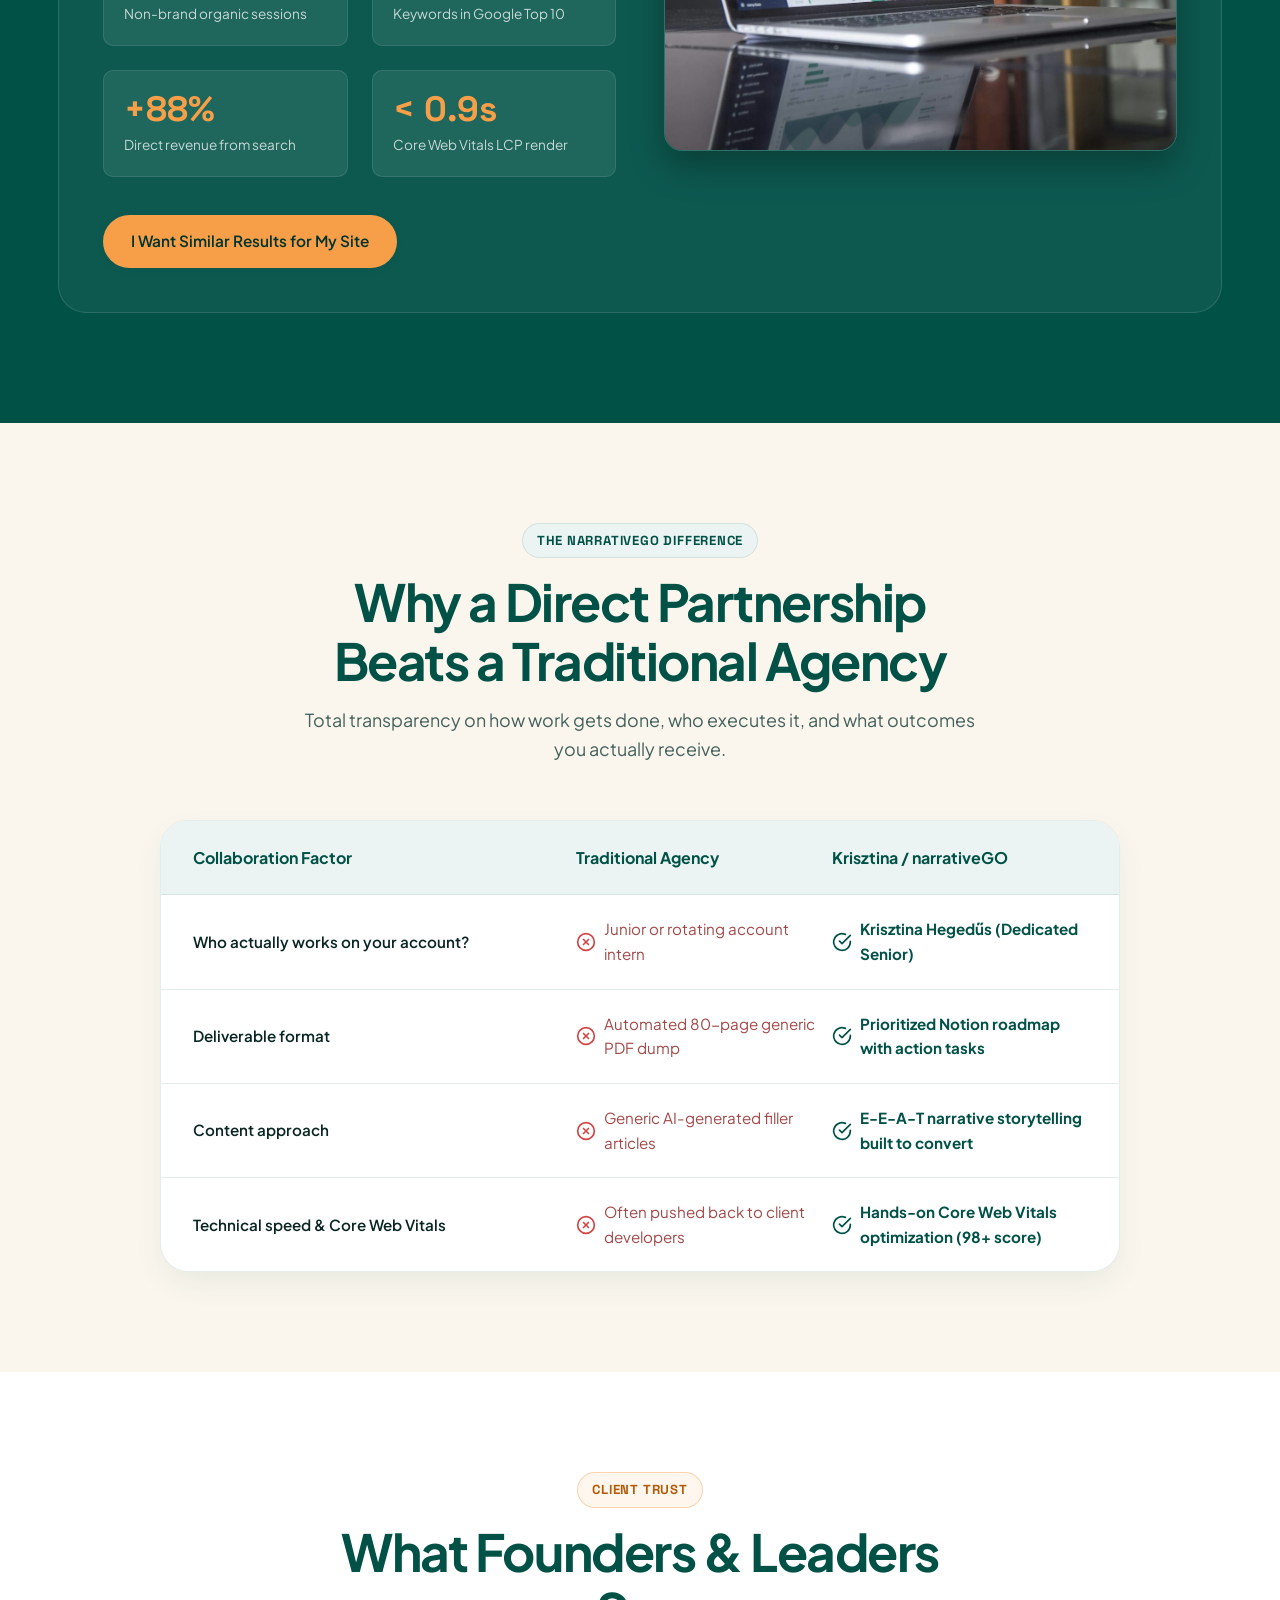
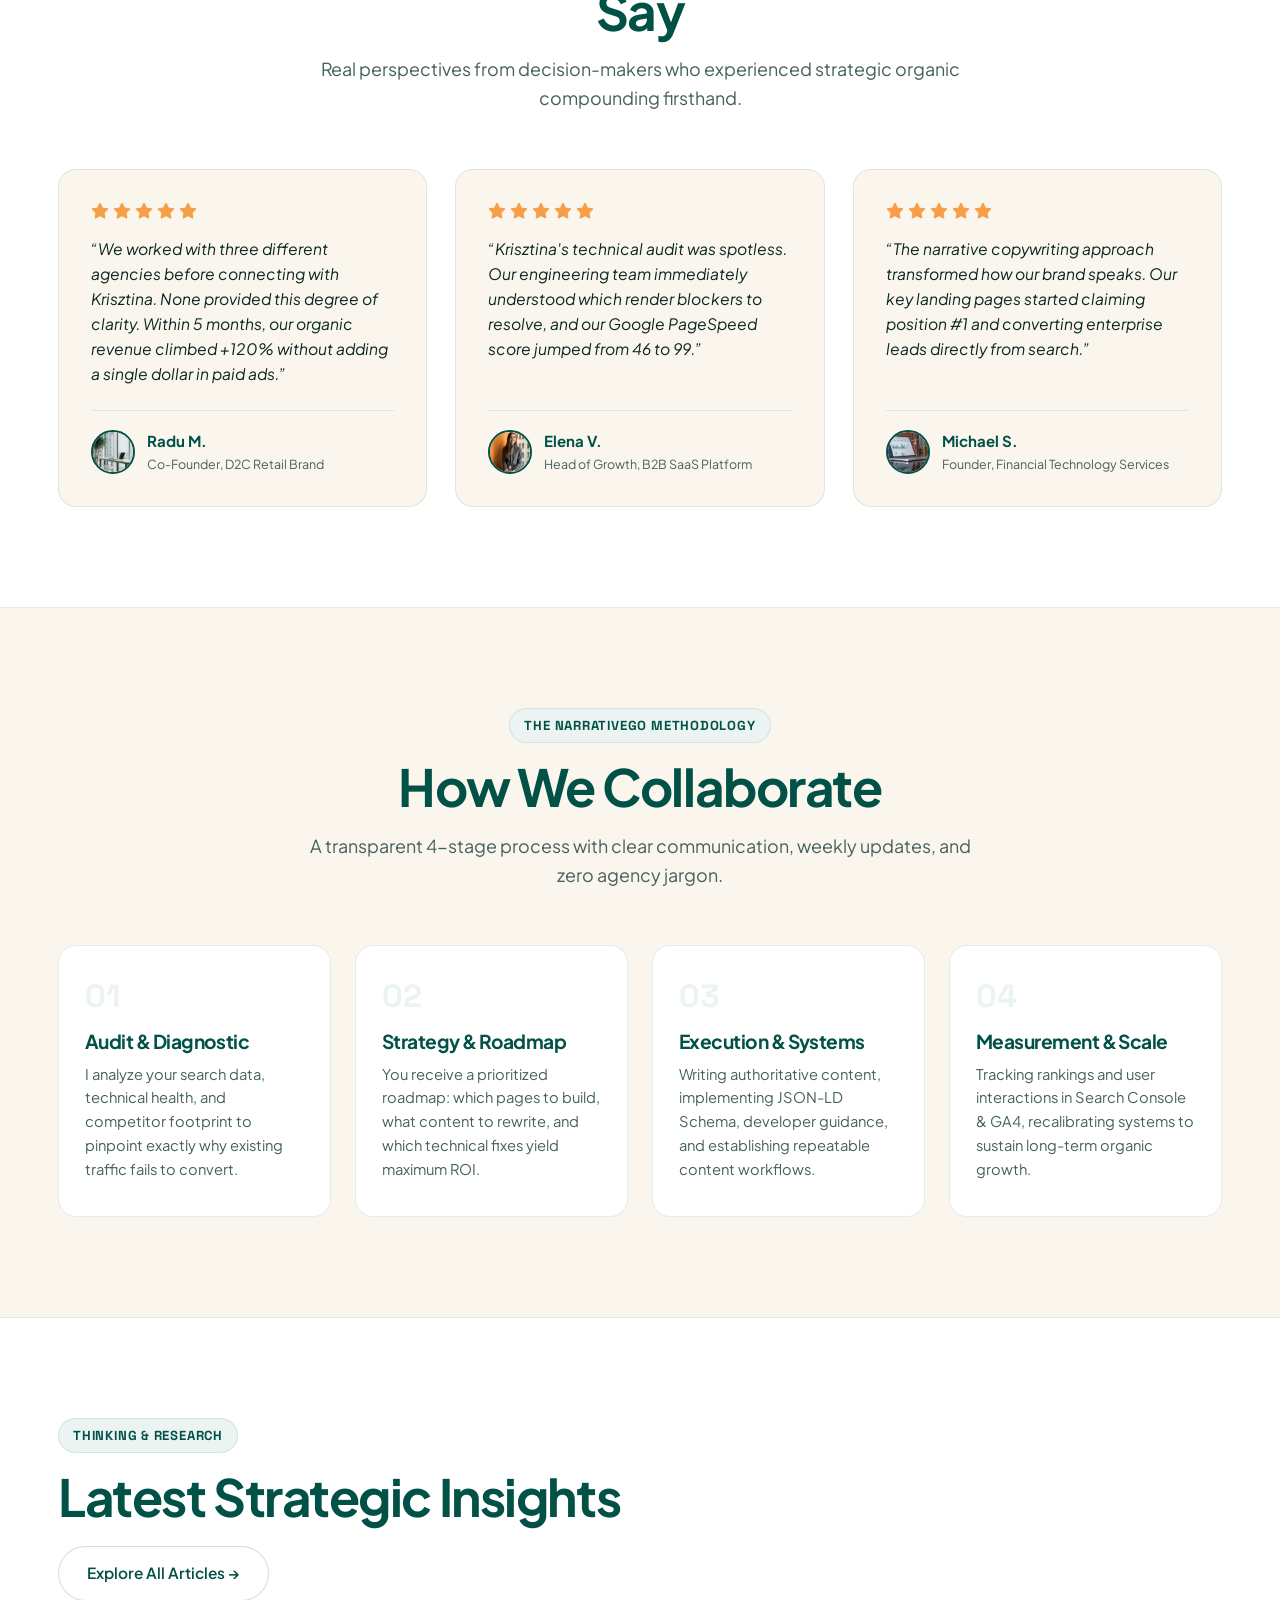
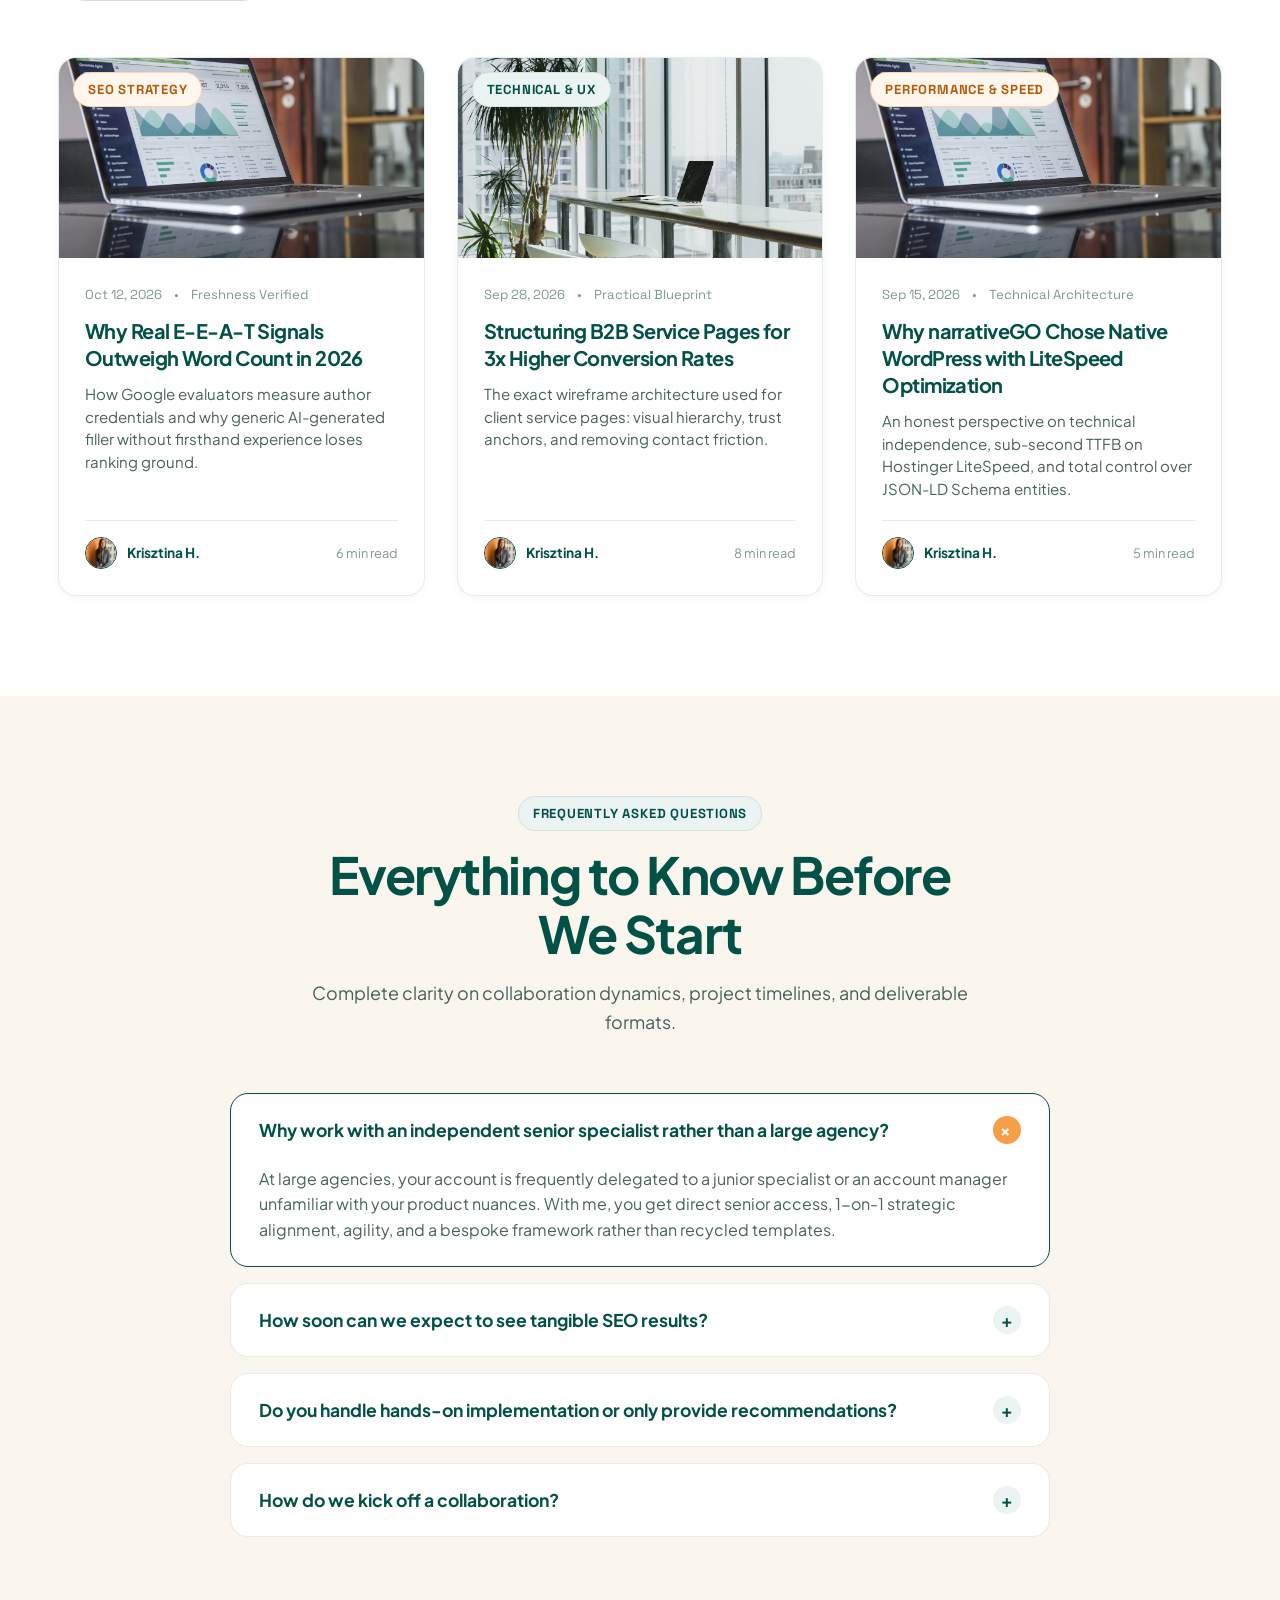
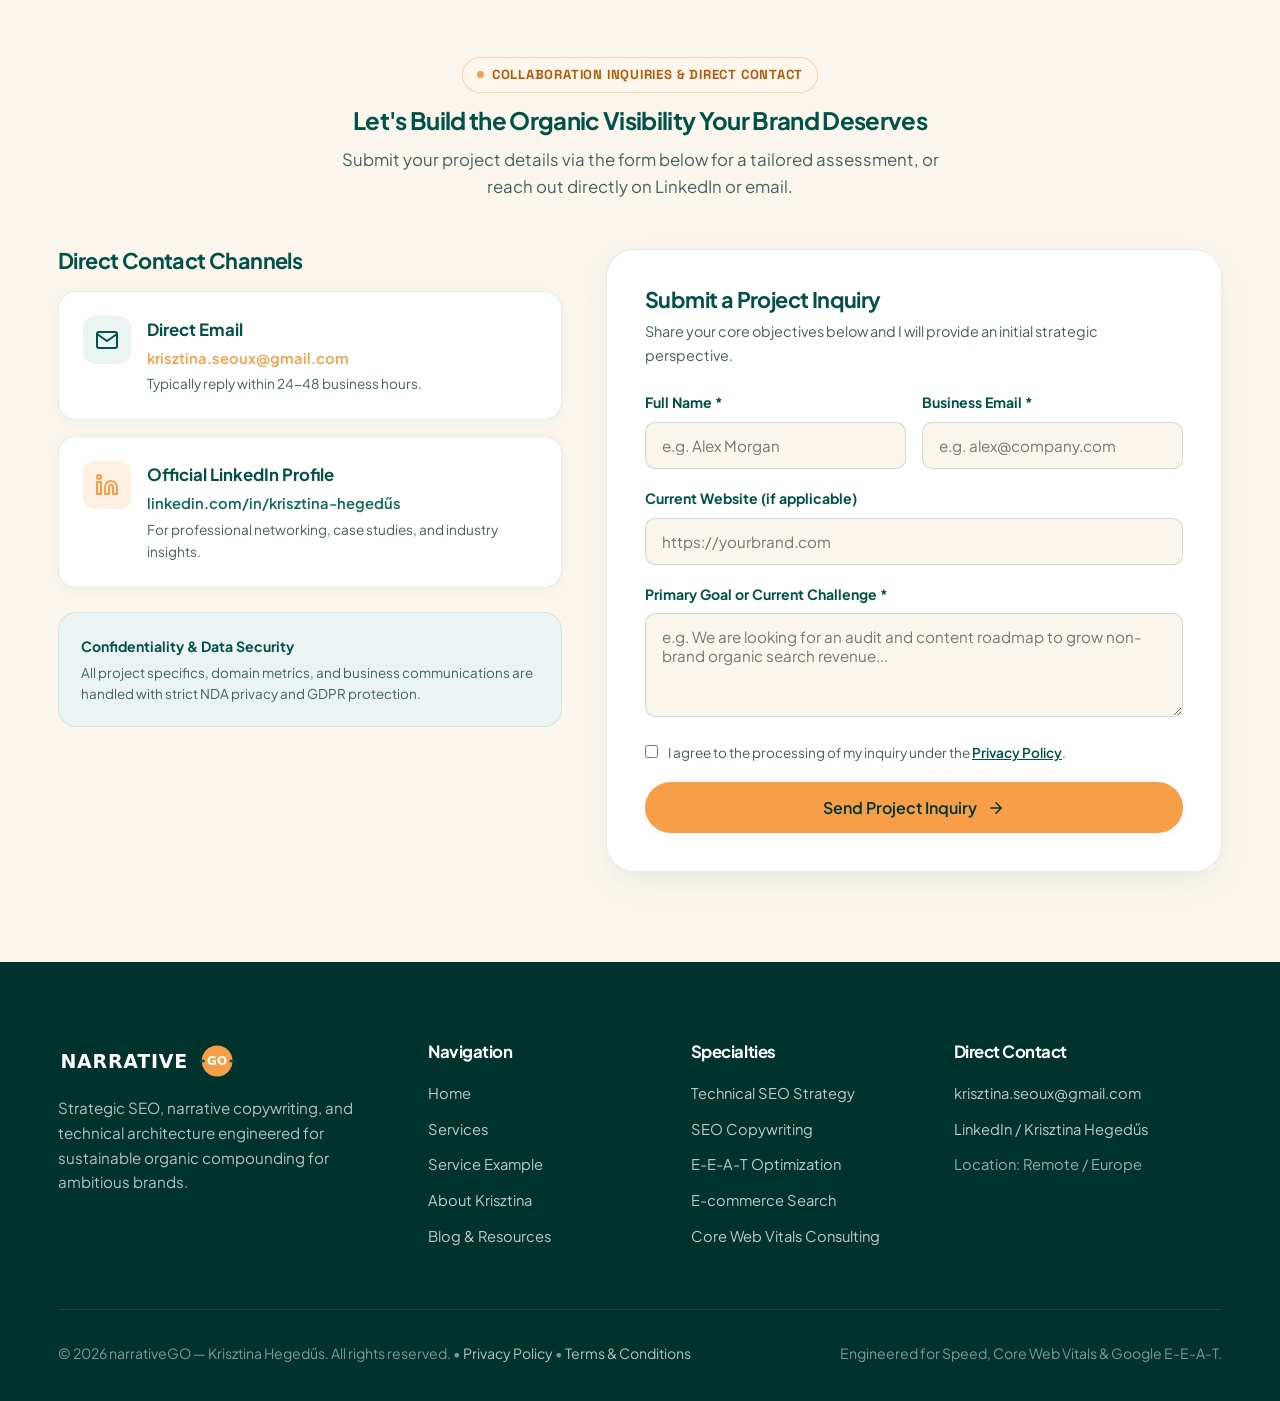
==== commit 2b958d28: "Translate all pages to English, fix language navigation inconsistency, update legal policies, and re" ====
--- a/index.html
+++ b/index.html
@@ -1,17 +1,17 @@
 <!DOCTYPE html>
-<html lang="ro">
+<html lang="en">
 <head>
   <meta charset="UTF-8">
   <meta name="viewport" content="width=device-width, initial-scale=1.0">
-  <title>Krisztina Hegedűs — Strategie SEO &amp; Content | narrativeGO</title>
-  <meta name="description" content="Ajut brandurile să crească organic prin strategii SEO axate pe date și conținut care convertește. Personal brand, audit tehnic și autoritate E-E-A-T.">
+  <title>Krisztina Hegedűs — SEO Strategy &amp; Content Systems | narrativeGO</title>
+  <meta name="description" content="I help ambitious brands scale organic revenue through data-backed SEO strategies, narrative copywriting, and Google E-E-A-T authority. Founded by Krisztina Hegedűs.">
   <meta name="author" content="Krisztina Hegedűs">
   <link rel="canonical" href="https://narrativego.com/">
 
   <!-- Open Graph -->
   <meta property="og:type" content="website">
-  <meta property="og:title" content="Krisztina Hegedűs — Strategie SEO &amp; Content | narrativeGO">
-  <meta property="og:description" content="SEO care servește obiectivul de business, nu doar clasamentele de vanitate. Strategii de conținut și sisteme care se execută cu succes.">
+  <meta property="og:title" content="Krisztina Hegedűs — SEO Strategy &amp; Content Systems | narrativeGO">
+  <meta property="og:description" content="SEO that serves the business goal, not just vanity rankings. Data-driven technical architecture and content systems that actually get executed.">
   <meta property="og:image" content="assets/img/krisztina-hegedus.jpg">
 
   <!-- Favicon & Stylesheet -->
@@ -27,7 +27,7 @@
         "@type": "Person",
         "@id": "https://narrativego.com/#krisztina",
         "name": "Krisztina Hegedűs",
-        "jobTitle": "Specialistă SEO & Strateg de Conținut",
+        "jobTitle": "Senior SEO & Content Strategist",
         "image": "assets/img/krisztina-hegedus.jpg",
         "sameAs": [
           "https://www.linkedin.com/in/krisztina-heged%C5%B1s/"
@@ -44,7 +44,7 @@
         "founder": {"@id": "https://narrativego.com/#krisztina"},
         "url": "https://narrativego.com/",
         "priceRange": "$$$",
-        "description": "Consultanță SEO strategică, SEO copywriting, arhitectură tehnică și sisteme de conținut pentru creștere organică durabilă."
+        "description": "Strategic SEO consulting, narrative copywriting, technical performance audits, and sustainable content systems."
       }
     ]
   }
@@ -55,26 +55,26 @@
   <!-- HEADER / NAVIGATION -->
   <header class="site-header" id="top">
     <div class="container nav-wrapper">
-      <a href="index.html" class="site-logo" aria-label="Acasă - narrativeGO">
-        <img src="assets/img/logo.svg" alt="narrativeGO Krisztina Hegedűs Logo">
+      <a href="index.html" class="site-logo" aria-label="Home - narrativeGO">
+        <img src="assets/img/logo.svg" alt="narrativeGO Logo">
       </a>
 
-      <nav aria-label="Navigație Principală">
+      <nav aria-label="Main Navigation">
         <ul class="nav-menu" id="navMenu">
-          <li><a href="index.html" class="nav-link active">Acasă</a></li>
-          <li><a href="servicii.html" class="nav-link">Servicii</a></li>
-          <li><a href="despre-mine.html" class="nav-link">Despre Mine</a></li>
-          <li><a href="blog.html" class="nav-link">Blog &amp; Resurse</a></li>
+          <li><a href="index.html" class="nav-link active">Home</a></li>
+          <li><a href="servicii.html" class="nav-link">Services</a></li>
+          <li><a href="despre-mine.html" class="nav-link">About</a></li>
+          <li><a href="blog.html" class="nav-link">Blog &amp; Resources</a></li>
           <li>
             <a href="#contact" class="btn btn-primary" style="padding: 10px 22px;">
-              <span>Hai să vorbim</span>
+              <span>Let's Talk</span>
               <svg class="icon-svg" style="width: 16px; height: 16px;" viewBox="0 0 24 24"><path d="M5 12h14M12 5l7 7-7 7"/></svg>
             </a>
           </li>
         </ul>
       </nav>
 
-      <button class="menu-toggle" id="menuToggle" aria-label="Deschide Meniul" aria-expanded="false">
+      <button class="menu-toggle" id="menuToggle" aria-label="Open Navigation Menu" aria-expanded="false">
         <span></span><span></span><span></span>
       </button>
     </div>
@@ -89,54 +89,54 @@
         <div class="hero-content">
           <div class="badge badge-orange">
             <span class="badge-dot"></span>
-            Editorial &amp; Technical SEO • Fondat de Krisztina Hegedűs
+            Editorial &amp; Technical SEO • Founded by Krisztina Hegedűs
           </div>
           
           <h1 class="hero-title">
-            Transformăm căutările din Google în <span class="editorial-serif">povești care convertesc</span>.
+            Transforming Google searches into <span class="editorial-serif">stories that convert</span>.
           </h1>
 
           <p class="hero-desc">
-            Sunt <strong>Krisztina Hegedűs</strong>, specialistă SEO și fondatoarea <em>narrativeGO</em>. Construiesc strategii SEO integrate unde rigoarea tehnică a datelor întâlnește eleganța conținutului narativ de autoritate. Rezultatul? Poziții de top în Google și clienți care citesc cu plăcere.
+            I'm <strong>Krisztina Hegedűs</strong>, Senior SEO Specialist and founder of <em>narrativeGO</em>. I build integrated search systems where data rigor meets authoritative narrative content. The outcome? Enduring top rankings and visitors who genuinely read and buy.
           </p>
 
           <div class="hero-actions">
             <a href="#contact" class="btn btn-primary">
-              <span>Programează un apel de strategie</span>
+              <span>Schedule a Strategy Call</span>
               <svg class="icon-svg" style="width: 18px; height: 18px;" viewBox="0 0 24 24"><path d="M5 12h14M12 5l7 7-7 7"/></svg>
             </a>
-            <a href="servicii.html" class="btn btn-outline">Vezi serviciile mele</a>
+            <a href="servicii.html" class="btn btn-outline">Explore My Services</a>
           </div>
 
           <div class="hero-trust-bar">
             <div class="trust-item">
               <span class="trust-number" data-counter="40" data-suffix="+">40+</span>
-              <span class="trust-label">Site-uri optimizate cu succes</span>
+              <span class="trust-label">Websites Successfully Scaled</span>
             </div>
             <div class="trust-item">
               <span class="trust-number" data-counter="98" data-suffix="%">98%</span>
-              <span class="trust-label">Scor Core Web Vitals atins</span>
+              <span class="trust-label">Core Web Vitals Pass Rate</span>
             </div>
             <div class="trust-item">
               <span class="trust-number" data-counter="100" data-suffix="%">100%</span>
-              <span class="trust-label">Abordare E-E-A-T White-Hat</span>
+              <span class="trust-label">White-Hat E-E-A-T Framework</span>
             </div>
           </div>
         </div>
 
         <div class="hero-visual-wrapper">
           <div class="portrait-frame">
-            <img src="assets/img/krisztina-hegedus.jpg" alt="Krisztina Hegedűs — Specialistă SEO & Strateg de Conținut" loading="eager" width="600" height="750">
-          </div>
-
-          <!-- Floating Interactive Badges with SVG Icons -->
+            <img src="assets/img/krisztina-hegedus.jpg" alt="Krisztina Hegedűs — Senior SEO & Content Strategist" loading="eager" width="600" height="750">
+          </div>
+
+          <!-- Floating Interactive Badges -->
           <div class="floating-pill pill-growth">
             <div class="icon-box icon-box-orange" style="width: 44px; height: 44px; border-radius: 12px;">
               <svg class="icon-svg" viewBox="0 0 24 24"><polyline points="23 6 13.5 15.5 8.5 10.5 1 18"/><polyline points="17 6 23 6 23 12"/></svg>
             </div>
             <div>
-              <div class="pill-title">+412% Trafic Organic</div>
-              <div class="pill-sub">E-commerce Fashion Case Study</div>
+              <div class="pill-title">+412% Organic Traffic</div>
+              <div class="pill-sub">E-commerce Case Study</div>
             </div>
           </div>
 
@@ -146,7 +146,7 @@
             </div>
             <div>
               <div class="pill-title">Google E-E-A-T</div>
-              <div class="pill-sub">Autoritate &amp; Conținut Verificat</div>
+              <div class="pill-sub">Verified Authoritative Content</div>
             </div>
           </div>
         </div>
@@ -157,20 +157,20 @@
     <div class="marquee-bar" aria-hidden="true">
       <div class="marquee-track">
         <div class="marquee-group">
-          <span class="marquee-text">Strategie SEO Tehnic</span><span class="marquee-dot"></span>
+          <span class="marquee-text">Technical SEO Strategy</span><span class="marquee-dot"></span>
           <span class="marquee-text">SEO Copywriting &amp; Storytelling</span><span class="marquee-dot"></span>
-          <span class="marquee-text">Optimizare E-E-A-T</span><span class="marquee-dot"></span>
+          <span class="marquee-text">E-E-A-T Authority Systems</span><span class="marquee-dot"></span>
           <span class="marquee-text">Core Web Vitals &amp; UX</span><span class="marquee-dot"></span>
           <span class="marquee-text">E-commerce SEO</span><span class="marquee-dot"></span>
-          <span class="marquee-text">AI Search &amp; Generative Engine Prep</span><span class="marquee-dot"></span>
+          <span class="marquee-text">AI Search &amp; Generative Engine Readiness</span><span class="marquee-dot"></span>
         </div>
         <div class="marquee-group">
-          <span class="marquee-text">Strategie SEO Tehnic</span><span class="marquee-dot"></span>
+          <span class="marquee-text">Technical SEO Strategy</span><span class="marquee-dot"></span>
           <span class="marquee-text">SEO Copywriting &amp; Storytelling</span><span class="marquee-dot"></span>
-          <span class="marquee-text">Optimizare E-E-A-T</span><span class="marquee-dot"></span>
+          <span class="marquee-text">E-E-A-T Authority Systems</span><span class="marquee-dot"></span>
           <span class="marquee-text">Core Web Vitals &amp; UX</span><span class="marquee-dot"></span>
           <span class="marquee-text">E-commerce SEO</span><span class="marquee-dot"></span>
-          <span class="marquee-text">AI Search &amp; Generative Engine Prep</span><span class="marquee-dot"></span>
+          <span class="marquee-text">AI Search &amp; Generative Engine Readiness</span><span class="marquee-dot"></span>
         </div>
       </div>
     </div>
@@ -180,21 +180,21 @@
       <div class="container about-grid-lead">
         <div class="quote-box">
           <p class="quote-text">
-            „Cele mai multe echipe nu au nevoie de mai mult conținut la întâmplare. Au nevoie de o strategie coerentă care transformă ceea ce este planificat în ceva ce chiar aduce venituri.”
+            “Most teams don't need more random content. They need a coherent system that turns roadmap plans into compounding revenue.”
           </p>
           <div class="quote-author">
             <div>
               <div class="author-sig">Krisztina Hegedűs</div>
-              <div class="author-role">Fondatoare narrativeGO • SEO &amp; UX Strategist</div>
+              <div class="author-role">Founder narrativeGO • SEO &amp; Content Strategist</div>
             </div>
           </div>
         </div>
 
         <div>
-          <div class="badge badge-orange">Filozofia Mea de Lucru</div>
-          <h2 class="section-title">SEO care servește profitul, nu doar vanitatea unui grafic.</h2>
+          <div class="badge badge-orange">My Working Philosophy</div>
+          <h2 class="section-title">SEO that serves business profit, not just a vanity graph.</h2>
           <p style="margin-top: 18px;">
-            În mediul online actual, a ranka pe cuvinte cheie care nu generează lead-uri sau vânzări este o risipă de bugete. Colaborez direct cu tine și echipa ta pentru a crea acea structură pe care motoarele de căutare o respectă și pe care clienții o citesc cu plăcere.
+            In today's search landscape, ranking for keywords that never produce pipeline or sales is an expensive distraction. I work directly with you and your team to build search architecture that search engines respect and ideal buyers love to read.
           </p>
           
           <div class="about-bullets">
@@ -203,7 +203,7 @@
                 <svg viewBox="0 0 24 24"><polyline points="20 6 9 17 4 12"/></svg>
               </div>
               <div>
-                <strong>Parteneriat 1-la-1, fără intermediari:</strong> Lucrezi direct cu mine, specialistul cu experiență, nu cu un junior dintr-o agenție aglomerată.
+                <strong>Direct 1-on-1 Senior Partnership:</strong> You work directly with me — an experienced specialist, not a junior delegated by an overcrowded agency.
               </div>
             </div>
             <div class="bullet-item">
@@ -211,7 +211,7 @@
                 <svg viewBox="0 0 24 24"><polyline points="20 6 9 17 4 12"/></svg>
               </div>
               <div>
-                <strong>Sisteme clare de execuție:</strong> Îți las proceduri și structuri pe care echipa ta le poate scala și după finalizarea auditului.
+                <strong>Actionable Execution Systems:</strong> I leave your team with clear frameworks, SOPs, and content structures you can scale long after the project concludes.
               </div>
             </div>
             <div class="bullet-item">
@@ -219,13 +219,13 @@
                 <svg viewBox="0 0 24 24"><polyline points="20 6 9 17 4 12"/></svg>
               </div>
               <div>
-                <strong>Pregătire pentru AI Search (GEO):</strong> Optimizare pentru noile moduri de căutare generativă (SearchGPT, Google Overviews).
+                <strong>AI Search &amp; GEO Readiness:</strong> Future-proofing your brand for generative answer engines (Google AI Overviews, SearchGPT, Perplexity).
               </div>
             </div>
           </div>
 
           <a href="despre-mine.html" class="link-arrow">
-            <span>Citește povestea mea completă</span>
+            <span>Read my full background story</span>
             <svg class="icon-svg" style="width: 16px; height: 16px;" viewBox="0 0 24 24"><path d="M5 12h14M12 5l7 7-7 7"/></svg>
           </a>
         </div>
@@ -236,45 +236,45 @@
     <section class="services-section" id="servicii">
       <div class="container">
         <div class="section-header text-center">
-          <div class="badge badge-teal">Soluții Adaptate Nevoilor Tale</div>
-          <h2 class="section-title">Cum te pot ajuta să crești</h2>
+          <div class="badge badge-teal">Strategic Solutions</div>
+          <h2 class="section-title">How I Help Your Brand Scale</h2>
           <p class="section-subtitle">
-            Pachete gândite strategic pentru startup-uri, branduri e-commerce și companii în expansiune.
+            Tailored service engagements designed for ambitious startups, e-commerce stores, and growing B2B companies.
           </p>
         </div>
 
         <div class="services-grid">
           <!-- Service 1 -->
           <div class="service-card featured">
-            <span class="badge badge-orange service-featured-badge">Cel mai căutat</span>
+            <span class="badge badge-orange service-featured-badge">Most In-Demand</span>
             <div>
               <div class="service-icon-wrap">
                 <div class="icon-box">
                   <svg class="icon-svg" viewBox="0 0 24 24"><circle cx="11" cy="11" r="8"/><line x1="21" y1="21" x2="16.65" y2="16.65"/></svg>
                 </div>
               </div>
-              <h3 class="service-title">Audit &amp; Strategie SEO Integrată</h3>
+              <h3 class="service-title">Integrated SEO Audit &amp; Strategy</h3>
               <p class="service-desc">
-                O radiografie completă a stării site-ului tău: de la probleme tehnice ascunse până la oportunități majore de conținut și competiție.
+                A rigorous diagnostic of your search health: uncovering hidden crawl obstacles, cannibalization, and high-intent competitor gaps.
               </p>
               <ul class="service-features-list">
                 <li>
                   <svg viewBox="0 0 24 24"><polyline points="20 6 9 17 4 12"/></svg>
-                  <span>Audit tehnic profund &amp; Core Web Vitals</span>
+                  <span>Technical crawl audit &amp; Core Web Vitals profiling</span>
                 </li>
                 <li>
                   <svg viewBox="0 0 24 24"><polyline points="20 6 9 17 4 12"/></svg>
-                  <span>Cercetare extinsă de cuvinte cheie și intenție</span>
+                  <span>In-depth keyword intelligence &amp; intent mapping</span>
                 </li>
                 <li>
                   <svg viewBox="0 0 24 24"><polyline points="20 6 9 17 4 12"/></svg>
-                  <span>Roadmap pe 6 luni cu priorități clare</span>
+                  <span>6-month prioritized execution roadmap</span>
                 </li>
               </ul>
             </div>
             <div class="service-card-footer">
               <a href="serviciu-template.html" class="link-arrow">
-                <span>Vezi detalii pachet</span>
+                <span>View package deliverables</span>
                 <svg class="icon-svg" style="width: 16px; height: 16px;" viewBox="0 0 24 24"><path d="M5 12h14M12 5l7 7-7 7"/></svg>
               </a>
             </div>
@@ -290,26 +290,26 @@
               </div>
               <h3 class="service-title">SEO Copywriting &amp; Storytelling</h3>
               <p class="service-desc">
-                Texte optimizate care vorbesc atât pe limba algoritmului Google, cât și a cumpărătorului tău ideal. Fără umplutură artificială.
+                High-converting copy calibrated for both search algorithms and human decision-makers. Zero fluff or generic AI phrasing.
               </p>
               <ul class="service-features-list">
                 <li>
                   <svg viewBox="0 0 24 24"><polyline points="20 6 9 17 4 12"/></svg>
-                  <span>Pagini de servicii orientate pe conversie</span>
+                  <span>B2B service pages engineered for conversion</span>
                 </li>
                 <li>
                   <svg viewBox="0 0 24 24"><polyline points="20 6 9 17 4 12"/></svg>
-                  <span>Articole pilon de autoritate (E-E-A-T)</span>
+                  <span>Cornerstone E-E-A-T thought leadership guides</span>
                 </li>
                 <li>
                   <svg viewBox="0 0 24 24"><polyline points="20 6 9 17 4 12"/></svg>
-                  <span>Texte de categorie și pagini produs</span>
+                  <span>High-intent e-commerce category copy</span>
                 </li>
               </ul>
             </div>
             <div class="service-card-footer">
               <a href="serviciu-template.html" class="link-arrow">
-                <span>Vezi detalii pachet</span>
+                <span>View package deliverables</span>
                 <svg class="icon-svg" style="width: 16px; height: 16px;" viewBox="0 0 24 24"><path d="M5 12h14M12 5l7 7-7 7"/></svg>
               </a>
             </div>
@@ -323,28 +323,28 @@
                   <svg class="icon-svg" viewBox="0 0 24 24"><polygon points="13 2 3 14 12 14 11 22 21 10 12 10 13 2"/></svg>
                 </div>
               </div>
-              <h3 class="service-title">Consultanță Tehnică &amp; UX</h3>
+              <h3 class="service-title">Technical &amp; UX Consulting</h3>
               <p class="service-desc">
-                Optimizarea arhitecturii site-ului, vitezei de încărcare și experienței vizitatorilor pentru a reduce bounce rate-ul.
+                Optimizing site structure, render speed, and user journeys so visitors — and search engines — never bounce away.
               </p>
               <ul class="service-features-list">
                 <li>
                   <svg viewBox="0 0 24 24"><polyline points="20 6 9 17 4 12"/></svg>
-                  <span>Arhitectură de informație și linkuri interne</span>
+                  <span>Information architecture &amp; internal link graph</span>
                 </li>
                 <li>
                   <svg viewBox="0 0 24 24"><polyline points="20 6 9 17 4 12"/></svg>
-                  <span>Schema.org JSON-LD avansat</span>
+                  <span>Advanced Schema.org JSON-LD structuring</span>
                 </li>
                 <li>
                   <svg viewBox="0 0 24 24"><polyline points="20 6 9 17 4 12"/></svg>
-                  <span>Audit UX &amp; rată de conversie (CRO)</span>
+                  <span>UX heuristic review &amp; conversion optimization</span>
                 </li>
               </ul>
             </div>
             <div class="service-card-footer">
               <a href="serviciu-template.html" class="link-arrow">
-                <span>Vezi detalii pachet</span>
+                <span>View package deliverables</span>
                 <svg class="icon-svg" style="width: 16px; height: 16px;" viewBox="0 0 24 24"><path d="M5 12h14M12 5l7 7-7 7"/></svg>
               </a>
             </div>
@@ -352,19 +352,19 @@
         </div>
 
         <div style="text-align: center; margin-top: 48px;">
-          <a href="servicii.html" class="btn btn-outline">Explorează toate cele 6 direcții de servicii &rarr;</a>
-        </div>
-      </div>
-    </section>
-
-    <!-- INTERACTIVE SEO ROI & GROWTH SIMULATOR (NEW WOW FEATURE) -->
+          <a href="servicii.html" class="btn btn-outline">Explore All 6 Service Disciplines &rarr;</a>
+        </div>
+      </div>
+    </section>
+
+    <!-- INTERACTIVE SEO ROI & GROWTH SIMULATOR -->
     <section class="calculator-section">
       <div class="container">
         <div class="section-header text-center">
-          <div class="badge badge-orange">Simulator de Creștere</div>
-          <h2 class="section-title">Calculează potențialul tău de creștere organică</h2>
+          <div class="badge badge-orange">Growth Simulator</div>
+          <h2 class="section-title">Calculate Your Organic Revenue Potential</h2>
           <p class="section-subtitle">
-            Află cât venit lunar suplimentar poate genera o strategie SEO orientată pe conversie în următoarele 6 luni.
+            Estimate how much additional monthly revenue a conversion-focused SEO strategy can compound over the next 6 months.
           </p>
         </div>
 
@@ -372,42 +372,42 @@
           <div class="calc-controls">
             <div class="calc-slider-group">
               <label for="calcTraffic">
-                <span>Trafic Organic Lunar Actual:</span>
-                <span class="calc-slider-value" id="valTraffic">15.000 vizitatori</span>
+                <span>Current Monthly Organic Traffic:</span>
+                <span class="calc-slider-value" id="valTraffic">15,000 visitors</span>
               </label>
               <input type="range" id="calcTraffic" class="calc-range" min="3000" max="80000" step="1000" value="15000">
             </div>
 
             <div class="calc-slider-group">
               <label for="calcOrderVal">
-                <span>Valoarea Medie a Comenzii / Clientului (AOV):</span>
-                <span class="calc-slider-value" id="valOrderVal">85 €</span>
+                <span>Average Order Value / Customer LTV (AOV):</span>
+                <span class="calc-slider-value" id="valOrderVal">€85</span>
               </label>
               <input type="range" id="calcOrderVal" class="calc-range" min="30" max="300" step="5" value="85">
             </div>
 
             <p style="font-size: 0.88rem; color: var(--text-light); line-height: 1.5;">
-              *Calculul se bazează pe o creștere organică medie de +160% (obținută pe proiectele narrativeGO) și o rată de conversie prudentă de 1.8%.
+              *Model based on an average +160% organic growth trajectory (measured across narrativeGO engagements) and a conservative 1.8% conversion baseline.
             </p>
           </div>
 
           <div class="calc-results-card">
-            <span class="badge badge-teal" style="background: rgba(255,255,255,0.15); color: #fff;">Impact Lunar Estimat</span>
-            <div class="calc-revenue-highlight" id="calcRevenueOutput">+36.720 € / lună</div>
-            <div style="font-size: 0.95rem; color: rgba(255,255,255,0.85);">Venit organic recurent adițional</div>
+            <span class="badge badge-teal" style="background: rgba(255,255,255,0.15); color: #fff;">Estimated Monthly Impact</span>
+            <div class="calc-revenue-highlight" id="calcRevenueOutput">+€36,720 / mo</div>
+            <div style="font-size: 0.95rem; color: rgba(255,255,255,0.85);">Additional recurring organic revenue</div>
 
             <div class="calc-results-grid">
               <div class="calc-mini-stat">
-                <div class="calc-mini-val" id="calcNewVisits">+24.000</div>
-                <div class="calc-mini-label">Vizitatori noi calificați</div>
+                <div class="calc-mini-val" id="calcNewVisits">+24,000</div>
+                <div class="calc-mini-label">Qualified new visitors</div>
               </div>
               <div class="calc-mini-stat">
                 <div class="calc-mini-val" id="calcNewOrders">+432</div>
-                <div class="calc-mini-label">Tranzacții noi / lună</div>
-              </div>
-            </div>
-
-            <a href="#contact" class="btn btn-primary" style="width: 100%;">Vreau acest plan pentru afacerea mea &rarr;</a>
+                <div class="calc-mini-label">New transactions / month</div>
+              </div>
+            </div>
+
+            <a href="#contact" class="btn btn-primary" style="width: 100%;">I Want This Growth Plan for My Business &rarr;</a>
           </div>
         </div>
       </div>
@@ -417,126 +417,126 @@
     <section class="results-section">
       <div class="container">
         <div class="section-header">
-          <div class="badge badge-orange" style="background: rgba(247, 159, 72, 0.2); color: var(--orange-accent); border-color: var(--orange-accent);">Studiu de Caz Real</div>
-          <h2 class="section-title">Impact cuantificabil în cifre concrete</h2>
+          <div class="badge badge-orange" style="background: rgba(247, 159, 72, 0.2); color: var(--orange-accent); border-color: var(--orange-accent);">Verified Case Study</div>
+          <h2 class="section-title">Measurable Growth in Concrete Numbers</h2>
           <p class="section-subtitle">
-            Un exemplu despre cum reconstrucția arhitecturii de conținut și optimizarea tehnică au generat scalare sustenabilă.
+            How restructuring content architecture and optimizing technical speed drove sustainable scale for an expanding e-commerce brand.
           </p>
         </div>
 
         <div class="case-study-showcase">
           <div>
-            <div class="badge badge-teal" style="background: rgba(255,255,255,0.15); color: #fff;">E-commerce &amp; Retail B2C</div>
-            <h3 style="color: #fff; font-size: 1.8rem; margin: 18px 0 14px;">Redresarea traficului organic pentru un brand cu 12.000 de SKU-uri</h3>
+            <div class="badge badge-teal" style="background: rgba(255,255,255,0.15); color: #fff;">B2C E-commerce &amp; Retail</div>
+            <h3 style="color: #fff; font-size: 1.8rem; margin: 18px 0 14px;">Rebuilding organic search revenue for a 12,000-SKU brand</h3>
             <p style="color: rgba(255,255,255,0.8); font-size: 1.05rem;">
-              Site-ul suferea din cauza conținutului duplicat, a vitezei scăzute de încărcare și a canibalizării de cuvinte cheie. În 7 luni de optimizare pe baza metodologiei narrativeGO, rezultatele au depășit orice predicție.
+              The site was impacted by duplicate collection pages, sluggish load times, and internal keyword cannibalization. Over 7 months of narrativeGO technical and content restructuring, results exceeded every forecast.
             </p>
 
             <div class="case-metrics-grid">
               <div class="metric-card">
                 <div class="metric-value">+412%</div>
-                <div class="metric-label">Creștere sesiuni organice non-brand</div>
+                <div class="metric-label">Non-brand organic sessions</div>
               </div>
               <div class="metric-card">
-                <div class="metric-value">1.845</div>
-                <div class="metric-label">Cuvinte cheie în Top 10 Google</div>
+                <div class="metric-value">1,845</div>
+                <div class="metric-label">Keywords in Google Top 10</div>
               </div>
               <div class="metric-card">
                 <div class="metric-value">+88%</div>
-                <div class="metric-label">Venituri directe generate din SEO</div>
+                <div class="metric-label">Direct revenue from search</div>
               </div>
               <div class="metric-card">
                 <div class="metric-value">&lt; 0.9s</div>
-                <div class="metric-label">Timp de încărcare Core Web Vitals</div>
-              </div>
-            </div>
-
-            <a href="#contact" class="btn btn-primary" style="margin-top: 10px;">Vreau rezultate similare pentru site-ul meu</a>
+                <div class="metric-label">Core Web Vitals LCP render</div>
+              </div>
+            </div>
+
+            <a href="#contact" class="btn btn-primary" style="margin-top: 10px;">I Want Similar Results for My Site</a>
           </div>
 
           <div class="case-image-box">
-            <img src="assets/img/seo-case-study.jpg" alt="Grafic performanță SEO și analitice reale" loading="lazy" width="600" height="340">
-          </div>
-        </div>
-      </div>
-    </section>
-
-    <!-- COMPARISON TABLE: AGENCY VS NARRATIVEGO (NEW WOW FEATURE) -->
+            <img src="assets/img/seo-case-study.jpg" alt="Real search growth performance metrics" loading="lazy" width="600" height="340">
+          </div>
+        </div>
+      </div>
+    </section>
+
+    <!-- COMPARISON TABLE: AGENCY VS NARRATIVEGO -->
     <section class="comparison-section">
       <div class="container">
         <div class="section-header text-center">
-          <div class="badge badge-teal">Diferența de Abordare</div>
-          <h2 class="section-title">De ce un parteneriat direct și nu o agenție clasică?</h2>
+          <div class="badge badge-teal">The narrativeGO Difference</div>
+          <h2 class="section-title">Why a Direct Partnership Beats a Traditional Agency</h2>
           <p class="section-subtitle">
-            Transparență absolută asupra modului de lucru și a rezultatelor pe care le primești.
+            Total transparency on how work gets done, who executes it, and what outcomes you actually receive.
           </p>
         </div>
 
         <div class="comparison-table-wrapper">
           <div class="comparison-header">
-            <div>Criteriu de Colaborare</div>
-            <div>Agenție SEO Clasică</div>
+            <div>Collaboration Factor</div>
+            <div>Traditional Agency</div>
             <div>Krisztina / narrativeGO</div>
           </div>
 
           <div class="comparison-row">
-            <div class="comp-feature">Cine lucrează efectiv pe contul tău?</div>
+            <div class="comp-feature">Who actually works on your account?</div>
             <div class="comp-agency">
               <svg class="icon-svg comp-icon-bad" viewBox="0 0 24 24"><circle cx="12" cy="12" r="10"/><line x1="15" y1="9" x2="9" y2="15"/><line x1="9" y1="9" x2="15" y2="15"/></svg>
-              <span>Junior sau intern pasat periodic</span>
+              <span>Junior or rotating account intern</span>
             </div>
             <div class="comp-narrative">
               <svg class="icon-svg comp-icon-good" viewBox="0 0 24 24"><path d="M22 11.08V12a10 10 0 1 1-5.93-9.14"/><polyline points="22 4 12 14.01 9 11.01"/></svg>
-              <span>Doar Krisztina Hegedűs (Senior 1-la-1)</span>
+              <span>Krisztina Hegedűs (Dedicated Senior)</span>
             </div>
           </div>
 
           <div class="comparison-row">
-            <div class="comp-feature">Tipul de rapoarte primite</div>
+            <div class="comp-feature">Deliverable format</div>
             <div class="comp-agency">
               <svg class="icon-svg comp-icon-bad" viewBox="0 0 24 24"><circle cx="12" cy="12" r="10"/><line x1="15" y1="9" x2="9" y2="15"/><line x1="9" y1="9" x2="15" y2="15"/></svg>
-              <span>PDF de 80 pagini generat automat</span>
+              <span>Automated 80-page generic PDF dump</span>
             </div>
             <div class="comp-narrative">
               <svg class="icon-svg comp-icon-good" viewBox="0 0 24 24"><path d="M22 11.08V12a10 10 0 1 1-5.93-9.14"/><polyline points="22 4 12 14.01 9 11.01"/></svg>
-              <span>Roadmap Notion cu taskuri prioritizate</span>
+              <span>Prioritized Notion roadmap with action tasks</span>
             </div>
           </div>
 
           <div class="comparison-row">
-            <div class="comp-feature">Abordarea de conținut</div>
+            <div class="comp-feature">Content approach</div>
             <div class="comp-agency">
               <svg class="icon-svg comp-icon-bad" viewBox="0 0 24 24"><circle cx="12" cy="12" r="10"/><line x1="15" y1="9" x2="9" y2="15"/><line x1="9" y1="9" x2="15" y2="15"/></svg>
-              <span>Articole generice pentru volum</span>
+              <span>Generic AI-generated filler articles</span>
             </div>
             <div class="comp-narrative">
               <svg class="icon-svg comp-icon-good" viewBox="0 0 24 24"><path d="M22 11.08V12a10 10 0 1 1-5.93-9.14"/><polyline points="22 4 12 14.01 9 11.01"/></svg>
-              <span>Storytelling comercial bazat pe E-E-A-T</span>
+              <span>E-E-A-T narrative storytelling built to convert</span>
             </div>
           </div>
 
           <div class="comparison-row">
-            <div class="comp-feature">Optimizare tehnică &amp; Viteză</div>
+            <div class="comp-feature">Technical speed &amp; Core Web Vitals</div>
             <div class="comp-agency">
               <svg class="icon-svg comp-icon-bad" viewBox="0 0 24 24"><circle cx="12" cy="12" r="10"/><line x1="15" y1="9" x2="9" y2="15"/><line x1="9" y1="9" x2="15" y2="15"/></svg>
-              <span>Adesea ignorată sau lăsată pe client</span>
+              <span>Often pushed back to client developers</span>
             </div>
             <div class="comp-narrative">
               <svg class="icon-svg comp-icon-good" viewBox="0 0 24 24"><path d="M22 11.08V12a10 10 0 1 1-5.93-9.14"/><polyline points="22 4 12 14.01 9 11.01"/></svg>
-              <span>Optimizare Core Web Vitals la scor 98+</span>
-            </div>
-          </div>
-        </div>
-      </div>
-    </section>
-
-    <!-- TESTIMONIALS & SOCIAL PROOF CARDS (NEW WOW FEATURE) -->
+              <span>Hands-on Core Web Vitals optimization (98+ score)</span>
+            </div>
+          </div>
+        </div>
+      </div>
+    </section>
+
+    <!-- TESTIMONIALS & SOCIAL PROOF CARDS -->
     <section class="testimonials-section">
       <div class="container">
         <div class="section-header text-center">
-          <div class="badge badge-orange">Încrederea Clienților</div>
-          <h2 class="section-title">Ce spun fondatorii cu care am colaborat</h2>
-          <p class="section-subtitle">Păreri autentice de la oameni care au văzut impactul strategic direct în cifra de afaceri.</p>
+          <div class="badge badge-orange">Client Trust</div>
+          <h2 class="section-title">What Founders &amp; Leaders Say</h2>
+          <p class="section-subtitle">Real perspectives from decision-makers who experienced strategic organic compounding firsthand.</p>
         </div>
 
         <div class="testimonials-grid">
@@ -550,14 +550,14 @@
                 <svg class="icon-svg" style="width: 18px; height: 18px; fill: var(--orange-accent); stroke: var(--orange-accent);" viewBox="0 0 24 24"><polygon points="12 2 15.09 8.26 22 9.27 17 14.14 18.18 21.02 12 17.77 5.82 21.02 7 14.14 2 9.27 8.91 8.26 12 2"/></svg>
               </div>
               <p class="testimonial-text">
-                „Am lucrat cu 3 agenții diferite înainte de a o cunoaște pe Krisztina. Niciuna nu ne-a oferit atâta claritate. În 5 luni, vânzările din căutări organice au crescut cu 120% fără să cheltuim un euro pe reclame.”
+                “We worked with three different agencies before connecting with Krisztina. None provided this degree of clarity. Within 5 months, our organic revenue climbed +120% without adding a single dollar in paid ads.”
               </p>
             </div>
             <div class="client-info">
               <img src="assets/img/workspace.jpg" alt="Radu M." class="client-avatar">
               <div>
                 <div class="client-name">Radu M.</div>
-                <div class="client-title">Co-fondator, Brand D2C Retail</div>
+                <div class="client-title">Co-Founder, D2C Retail Brand</div>
               </div>
             </div>
           </div>
@@ -572,14 +572,14 @@
                 <svg class="icon-svg" style="width: 18px; height: 18px; fill: var(--orange-accent); stroke: var(--orange-accent);" viewBox="0 0 24 24"><polygon points="12 2 15.09 8.26 22 9.27 17 14.14 18.18 21.02 12 17.77 5.82 21.02 7 14.14 2 9.27 8.91 8.26 12 2"/></svg>
               </div>
               <p class="testimonial-text">
-                „Auditul tehnic livrat de Krisztina a fost impecabil. Dezvoltatorii noștri au știut exact ce linii de cod să optimizeze, iar scorul de încărcare a sărit de la 46 la 99 în Google PageSpeed.”
+                “Krisztina's technical audit was spotless. Our engineering team immediately understood which render blockers to resolve, and our Google PageSpeed score jumped from 46 to 99.”
               </p>
             </div>
             <div class="client-info">
               <img src="assets/img/krisztina-hegedus.jpg" alt="Elena V." class="client-avatar">
               <div>
                 <div class="client-name">Elena V.</div>
-                <div class="client-title">Head of Growth, B2B SaaS</div>
+                <div class="client-title">Head of Growth, B2B SaaS Platform</div>
               </div>
             </div>
           </div>
@@ -594,14 +594,14 @@
                 <svg class="icon-svg" style="width: 18px; height: 18px; fill: var(--orange-accent); stroke: var(--orange-accent);" viewBox="0 0 24 24"><polygon points="12 2 15.09 8.26 22 9.27 17 14.14 18.18 21.02 12 17.77 5.82 21.02 7 14.14 2 9.27 8.91 8.26 12 2"/></svg>
               </div>
               <p class="testimonial-text">
-                „Abordarea de SEO copywriting a schimbat complet modul în care comunicăm. Textele noastre au început să rankeze pe prima pagină și să convingă clienți premium să ne sune direct.”
+                “The narrative copywriting approach transformed how our brand speaks. Our key landing pages started claiming position #1 and converting enterprise leads directly from search.”
               </p>
             </div>
             <div class="client-info">
-              <img src="assets/img/seo-case-study.jpg" alt="Mihai S." class="client-avatar">
+              <img src="assets/img/seo-case-study.jpg" alt="Michael S." class="client-avatar">
               <div>
-                <div class="client-name">Mihai S.</div>
-                <div class="client-title">Fondator, Servicii Financiare</div>
+                <div class="client-name">Michael S.</div>
+                <div class="client-title">Founder, Financial Technology Services</div>
               </div>
             </div>
           </div>
@@ -613,10 +613,10 @@
     <section>
       <div class="container">
         <div class="section-header text-center">
-          <div class="badge badge-teal">Metodologia narrativeGO</div>
-          <h2 class="section-title">Cum decurge o colaborare cu mine</h2>
+          <div class="badge badge-teal">The narrativeGO Methodology</div>
+          <h2 class="section-title">How We Collaborate</h2>
           <p class="section-subtitle">
-            Un proces transparent în 4 pași, fără jargon tehnic inutil și cu comunicare constantă.
+            A transparent 4-stage process with clear communication, weekly updates, and zero agency jargon.
           </p>
         </div>
 
@@ -625,31 +625,31 @@
             <div class="process-number">01</div>
             <h3 class="process-title">Audit &amp; Diagnostic</h3>
             <p class="process-desc">
-              Analizez datele existente, competiția și profilul tehnic pentru a identifica exact de ce nu convertește traficul actual.
+              I analyze your search data, technical health, and competitor footprint to pinpoint exactly why existing traffic fails to convert.
             </p>
           </div>
 
           <div class="process-card">
             <div class="process-number">02</div>
-            <h3 class="process-title">Strategie &amp; Roadmap</h3>
+            <h3 class="process-title">Strategy &amp; Roadmap</h3>
             <p class="process-desc">
-              Livrăm un plan clar: ce pagini construim, ce conținut rescriem, ce modificări tehnice facem și în ce ordine de priorități.
+              You receive a prioritized roadmap: which pages to build, what content to rewrite, and which technical fixes yield maximum ROI.
             </p>
           </div>
 
           <div class="process-card">
             <div class="process-number">03</div>
-            <h3 class="process-title">Execuție &amp; Conținut</h3>
+            <h3 class="process-title">Execution &amp; Systems</h3>
             <p class="process-desc">
-              Redactare conținut de autoritate, implementare date structurate, ghidaj tehnic pentru dezvoltatori și revizuiri continue.
+              Writing authoritative content, implementing JSON-LD Schema, developer guidance, and establishing repeatable content workflows.
             </p>
           </div>
 
           <div class="process-card">
             <div class="process-number">04</div>
-            <h3 class="process-title">Măsurare &amp; Scalare</h3>
+            <h3 class="process-title">Measurement &amp; Scale</h3>
             <p class="process-desc">
-              Monitorizăm evoluția pozițiilor în Google, analizăm comportamentul vizitatorilor și calibrăm conținutul pentru scalare.
+              Tracking rankings and user interactions in Search Console &amp; GA4, recalibrating systems to sustain long-term organic growth.
             </p>
           </div>
         </div>
@@ -661,84 +661,84 @@
       <div class="container">
         <div class="section-header" style="display: flex; justify-content: space-between; align-items: flex-end; flex-wrap: wrap; gap: 20px;">
           <div>
-            <div class="badge badge-teal">Gândire &amp; Articole</div>
-            <h2 class="section-title">Ultimele analize din domeniu</h2>
-          </div>
-          <a href="blog.html" class="btn btn-outline">Vezi toate articolele &rarr;</a>
+            <div class="badge badge-teal">Thinking &amp; Research</div>
+            <h2 class="section-title">Latest Strategic Insights</h2>
+          </div>
+          <a href="blog.html" class="btn btn-outline">Explore All Articles &rarr;</a>
         </div>
 
         <div class="blog-grid">
           <article class="blog-card">
             <div class="blog-thumb">
-              <img src="assets/img/seo-case-study.jpg" alt="Articol SEO E-E-A-T" loading="lazy">
-              <span class="badge badge-orange blog-badge">Strategie SEO</span>
+              <img src="assets/img/seo-case-study.jpg" alt="E-E-A-T Framework Article" loading="lazy">
+              <span class="badge badge-orange blog-badge">SEO Strategy</span>
             </div>
             <div class="blog-body">
               <div class="blog-meta">
-                <span>12 Octombrie 2026</span> • <span>Actualizat Recent</span>
+                <span>Oct 12, 2026</span> • <span>Freshness Verified</span>
               </div>
               <h3 class="blog-title">
-                <a href="articol-template.html">De ce semnalele E-E-A-T sunt mai importante decât numărul de cuvinte în 2026</a>
+                <a href="articol-template.html">Why Real E-E-A-T Signals Outweigh Word Count in 2026</a>
               </h3>
               <p class="blog-excerpt">
-                Cum evaluează Google autoritatea autorului și de ce conținutul generat exclusiv de AI fără experiență personală pierde teren.
+                How Google evaluators measure author credentials and why generic AI-generated filler without firsthand experience loses ranking ground.
               </p>
               <div class="blog-author-mini">
                 <div class="author-left">
                   <img src="assets/img/krisztina-hegedus.jpg" alt="Krisztina Hegedűs" class="author-avatar">
                   <span class="author-name">Krisztina H.</span>
                 </div>
-                <span class="read-time">5 min lectură</span>
+                <span class="read-time">6 min read</span>
               </div>
             </div>
           </article>
 
           <article class="blog-card">
             <div class="blog-thumb">
-              <img src="assets/img/workspace.jpg" alt="Articol Arhitectura SEO" loading="lazy">
-              <span class="badge badge-teal blog-badge">Tehnic &amp; UX</span>
+              <img src="assets/img/workspace.jpg" alt="Service Page Conversion" loading="lazy">
+              <span class="badge badge-teal blog-badge">Technical &amp; UX</span>
             </div>
             <div class="blog-body">
               <div class="blog-meta">
-                <span>28 Septembrie 2026</span> • <span>Ghid Practic</span>
+                <span>Sep 28, 2026</span> • <span>Practical Blueprint</span>
               </div>
               <h3 class="blog-title">
-                <a href="articol-template.html">Cum structurezi paginile de servicii pentru a obține o rată de conversie de 3x</a>
+                <a href="articol-template.html">Structuring B2B Service Pages for 3x Higher Conversion Rates</a>
               </h3>
               <p class="blog-excerpt">
-                Ghidul complet pentru construirea paginilor de servicii: de la ancore de încredere până la FAQ Schema și formulare fără fricțiune.
+                The exact wireframe architecture used for client service pages: visual hierarchy, trust anchors, and removing contact friction.
               </p>
               <div class="blog-author-mini">
                 <div class="author-left">
                   <img src="assets/img/krisztina-hegedus.jpg" alt="Krisztina Hegedűs" class="author-avatar">
                   <span class="author-name">Krisztina H.</span>
                 </div>
-                <span class="read-time">7 min lectură</span>
+                <span class="read-time">8 min read</span>
               </div>
             </div>
           </article>
 
           <article class="blog-card">
             <div class="blog-thumb">
-              <img src="assets/img/seo-case-study.jpg" alt="Articol Migrare WordPress" loading="lazy">
-              <span class="badge badge-orange blog-badge">Hostinger &amp; Speed</span>
+              <img src="assets/img/seo-case-study.jpg" alt="WordPress Architecture" loading="lazy">
+              <span class="badge badge-orange blog-badge">Performance &amp; Speed</span>
             </div>
             <div class="blog-body">
               <div class="blog-meta">
-                <span>15 Septembrie 2026</span> • <span>Performanță</span>
+                <span>Sep 15, 2026</span> • <span>Technical Architecture</span>
               </div>
               <h3 class="blog-title">
-                <a href="articol-template.html">De ce am mutat narrativeGO de pe Webflow pe WordPress cu LiteSpeed</a>
+                <a href="articol-template.html">Why narrativeGO Chose Native WordPress with LiteSpeed Optimization</a>
               </h3>
               <p class="blog-excerpt">
-                O analiză sinceră despre costuri, control deplin asupra datelor structurate, viteză de încărcare și flexibilitatea pe termen lung.
+                An honest perspective on technical independence, sub-second TTFB on Hostinger LiteSpeed, and total control over JSON-LD Schema entities.
               </p>
               <div class="blog-author-mini">
                 <div class="author-left">
                   <img src="assets/img/krisztina-hegedus.jpg" alt="Krisztina Hegedűs" class="author-avatar">
                   <span class="author-name">Krisztina H.</span>
                 </div>
-                <span class="read-time">6 min lectură</span>
+                <span class="read-time">5 min read</span>
               </div>
             </div>
           </article>
@@ -746,81 +746,81 @@
       </div>
     </section>
 
-    <!-- FAQ SECTION (SCHEMA.ORG FAQPAGE COMPATIBLE) -->
+    <!-- FAQ SECTION -->
     <section>
       <div class="container">
         <div class="section-header text-center">
-          <div class="badge badge-teal">Întrebări Frecvente</div>
-          <h2 class="section-title">Tot ce trebuie să știi înainte să începem</h2>
+          <div class="badge badge-teal">Frequently Asked Questions</div>
+          <h2 class="section-title">Everything to Know Before We Start</h2>
           <p class="section-subtitle">
-            Claritate maximă asupra modului de lucru, costurilor și duratei proiectelor.
+            Complete clarity on collaboration dynamics, project timelines, and deliverable formats.
           </p>
         </div>
 
         <div class="faq-list">
           <div class="faq-item active">
             <button class="faq-trigger" aria-expanded="true">
-              <span>De ce să lucrez cu un specialist independent și nu cu o agenție SEO mare?</span>
+              <span>Why work with an independent senior specialist rather than a large agency?</span>
               <span class="faq-icon">+</span>
             </button>
             <div class="faq-content" style="max-height: 200px;">
               <p>
-                La agenții mari, contul tău este adesea delegat unui specialist junior sau unui account manager care nu cunoaște detaliile afacerii tale. Cu mine ai contact direct, comunicare 1-la-1, flexibilitate maximă și o strategie 100% personalizată, nu un șablon reciclat.
+                At large agencies, your account is frequently delegated to a junior specialist or an account manager unfamiliar with your product nuances. With me, you get direct senior access, 1-on-1 strategic alignment, agility, and a bespoke framework rather than recycled templates.
               </p>
             </div>
           </div>
 
           <div class="faq-item">
             <button class="faq-trigger" aria-expanded="false">
-              <span>În cât timp se văd primele rezultate dintr-o strategie SEO?</span>
+              <span>How soon can we expect to see tangible SEO results?</span>
               <span class="faq-icon">+</span>
             </button>
             <div class="faq-content">
               <p>
-                Corecțiile tehnice și Core Web Vitals aduc adesea îmbunătățiri de indexare în 2-4 săptămâni. Pentru poziționarea pe cuvinte cheie competitive și creșterea substanțială a traficului organic, timeline-ul realist este de 3-6 luni de lucru susținut.
+                Technical crawl fixes and Core Web Vitals optimizations frequently show indexing and visibility gains within 2 to 4 weeks. For competitive commercial keyword rankings and substantial organic revenue growth, 3 to 6 months of steady execution is the realistic timeline.
               </p>
             </div>
           </div>
 
           <div class="faq-item">
             <button class="faq-trigger" aria-expanded="false">
-              <span>Oferi și implementare tehnică sau doar documente cu recomandări?</span>
+              <span>Do you handle hands-on implementation or only provide recommendations?</span>
               <span class="faq-icon">+</span>
             </button>
             <div class="faq-content">
               <p>
-                Depinde de nevoile tale: pot implementa direct optimizările on-page și pe WordPress, sau pot colabora strâns cu programatorul tău pentru a superviza fiecare linie de cod și fiecare tag de date structurate.
+                Depending on your preference: I can implement on-page content and technical adjustments directly on WordPress, or work collaboratively with your developers by supplying clear code snippets, Schema markups, and QA validation.
               </p>
             </div>
           </div>
 
           <div class="faq-item">
             <button class="faq-trigger" aria-expanded="false">
-              <span>Cum putem începe o colaborare?</span>
+              <span>How do we kick off a collaboration?</span>
               <span class="faq-icon">+</span>
             </button>
             <div class="faq-content">
               <p>
-                Primul pas este un scurt apel introductiv gratuit de 20 de minute în care analizăm obiectivele afacerii tale. Ulterior, îți transmit o propunere clară de colaborare cu etape, livrabile și costuri transparente.
-              </p>
-            </div>
-          </div>
-        </div>
-      </div>
-    </section>
-
-    <!-- CONTACT & CALL TO ACTION SECTION (EXIGENȚĂ CLIENTĂ: LINKEDIN + EMAIL + FORMULAR CONTACT) -->
+                The first step is a complimentary 20-minute introductory call where we review your business goals. Afterward, I deliver a transparent proposal detailing deliverables, timeline stages, and clear investment terms.
+              </p>
+            </div>
+          </div>
+        </div>
+      </div>
+    </section>
+
+    <!-- CONTACT & CALL TO ACTION SECTION (LINKEDIN + EMAIL + FORM) -->
     <section id="contact" style="padding-top: 20px; padding-bottom: 90px;">
       <div class="container">
         
         <div class="section-header text-center" style="margin-bottom: 48px;">
           <div class="badge badge-orange">
             <span class="badge-dot"></span>
-            Solicitări de Colaborare &amp; Contact Direct
-          </div>
-          <h2 style="margin-top: 14px;">Hai să construim vizibilitatea pe care o merită brandul tău</h2>
+            Collaboration Inquiries &amp; Direct Contact
+          </div>
+          <h2 style="margin-top: 14px;">Let's Build the Organic Visibility Your Brand Deserves</h2>
           <p style="max-width: 620px; margin: 12px auto 0;">
-            Poți completa formularul de mai jos pentru o analiză personalizată sau mă poți contacta direct pe LinkedIn ori prin e-mail.
+            Submit your project details via the form below for a tailored assessment, or reach out directly on LinkedIn or email.
           </p>
         </div>
 
@@ -828,7 +828,7 @@
           
           <!-- LEFT COLUMN: DIRECT CHANNELS (EMAIL + LINKEDIN) -->
           <div class="contact-direct-channels">
-            <h3 style="font-size: 1.35rem; color: var(--teal-primary); margin-bottom: 18px;">Canale Directe de Contact</h3>
+            <h3 style="font-size: 1.35rem; color: var(--teal-primary); margin-bottom: 18px;">Direct Contact Channels</h3>
 
             <!-- Email Card -->
             <a href="mailto:krisztina.seoux@gmail.com" class="contact-card-channel" style="text-decoration: none; color: inherit;">
@@ -836,9 +836,9 @@
                 <svg class="icon-svg" viewBox="0 0 24 24"><path d="M4 4h16c1.1 0 2 .9 2 2v12c0 1.1-.9 2-2 2H4c-1.1 0-2-.9-2-2V6c0-1.1.9-2 2-2z"/><polyline points="22,6 12,13 2,6"/></svg>
               </div>
               <div>
-                <div style="font-weight: 700; font-size: 1.05rem; color: var(--teal-primary);">E-mail Direct</div>
+                <div style="font-weight: 700; font-size: 1.05rem; color: var(--teal-primary);">Direct Email</div>
                 <div style="font-size: 0.92rem; color: var(--orange-accent); font-weight: 600; margin: 3px 0;">krisztina.seoux@gmail.com</div>
-                <p style="font-size: 0.85rem; color: var(--text-muted); margin: 0;">Răspund de regulă în 24-48 de ore în zilele lucrătoare.</p>
+                <p style="font-size: 0.85rem; color: var(--text-muted); margin: 0;">Typically reply within 24-48 business hours.</p>
               </div>
             </a>
 
@@ -848,57 +848,57 @@
                 <svg class="icon-svg" viewBox="0 0 24 24"><path d="M16 8a6 6 0 0 1 6 6v7h-4v-7a2 2 0 0 0-2-2 2 2 0 0 0-2 2v7h-4v-7a6 6 0 0 1 6-6z"/><rect x="2" y="9" width="4" height="12"/><circle cx="4" cy="4" r="2"/></svg>
               </div>
               <div>
-                <div style="font-weight: 700; font-size: 1.05rem; color: var(--teal-primary);">Profil Oficial LinkedIn</div>
+                <div style="font-weight: 700; font-size: 1.05rem; color: var(--teal-primary);">Official LinkedIn Profile</div>
                 <div style="font-size: 0.92rem; color: var(--teal-mid); font-weight: 600; margin: 3px 0;">linkedin.com/in/krisztina-hegedűs</div>
-                <p style="font-size: 0.85rem; color: var(--text-muted); margin: 0;">Pentru conectare profesională, studii de caz și actualizări de industrie.</p>
+                <p style="font-size: 0.85rem; color: var(--text-muted); margin: 0;">For professional networking, case studies, and industry insights.</p>
               </div>
             </a>
 
             <!-- Trust Indicator Box -->
             <div style="background: var(--teal-surface); border-radius: var(--radius-md); padding: 22px; border: 1px solid var(--border-light); margin-top: 24px;">
-              <div style="font-weight: 700; font-size: 0.88rem; color: var(--teal-primary); margin-bottom: 6px;">Transparență &amp; Confidențialitate</div>
+              <div style="font-weight: 700; font-size: 0.88rem; color: var(--teal-primary); margin-bottom: 6px;">Confidentiality &amp; Data Security</div>
               <p style="font-size: 0.84rem; color: var(--text-muted); margin: 0; line-height: 1.5;">
-                Toate datele și informațiile despre site-ul tău sunt tratate cu confidențialitate deplină și protejate prin acord GDPR.
-              </p>
-            </div>
-          </div>
-
-          <!-- RIGHT COLUMN: FORMULAR DE CONTACT -->
+                All project specifics, domain metrics, and business communications are handled with strict NDA privacy and GDPR protection.
+              </p>
+            </div>
+          </div>
+
+          <!-- RIGHT COLUMN: CONTACT FORM -->
           <div class="contact-form-box">
-            <h3 style="font-size: 1.35rem; color: var(--teal-primary); margin-bottom: 8px;">Trimite o Solicitare de Proiect</h3>
-            <p style="font-size: 0.9rem; color: var(--text-muted); margin-bottom: 24px;">Completează detaliile cheie și îți voi transmite o primă perspectivă strategică.</p>
-
-            <form action="#" method="POST" onsubmit="event.preventDefault(); alert('Mulțumesc! Solicitarea ta a fost transmisă cu succes către Krisztina Hegedűs. Vei primi un răspuns în maxim 24 de ore.'); this.reset();">
+            <h3 style="font-size: 1.35rem; color: var(--teal-primary); margin-bottom: 8px;">Submit a Project Inquiry</h3>
+            <p style="font-size: 0.9rem; color: var(--text-muted); margin-bottom: 24px;">Share your core objectives below and I will provide an initial strategic perspective.</p>
+
+            <form action="#" method="POST" onsubmit="event.preventDefault(); alert('Thank you! Your project inquiry has been received by Krisztina Hegedűs. I will get back to you within 24-48 business hours.'); this.reset();">
               <div class="form-row-2">
                 <div class="form-group">
-                  <label for="contactName">Nume Complet *</label>
-                  <input type="text" id="contactName" required placeholder="Ex: Andrei Popescu" class="form-input">
+                  <label for="contactName">Full Name *</label>
+                  <input type="text" id="contactName" required placeholder="e.g. Alex Morgan" class="form-input">
                 </div>
                 <div class="form-group">
-                  <label for="contactEmail">Adresă de Email *</label>
-                  <input type="email" id="contactEmail" required placeholder="Ex: andrei@business.ro" class="form-input">
+                  <label for="contactEmail">Business Email *</label>
+                  <input type="email" id="contactEmail" required placeholder="e.g. alex@company.com" class="form-input">
                 </div>
               </div>
 
               <div class="form-group">
-                <label for="contactWebsite">Website Actual (dacă există)</label>
-                <input type="url" id="contactWebsite" placeholder="https://exemplu.ro" class="form-input">
+                <label for="contactWebsite">Current Website (if applicable)</label>
+                <input type="url" id="contactWebsite" placeholder="https://yourbrand.com" class="form-input">
               </div>
 
               <div class="form-group">
-                <label for="contactMessage">Obiectivul principal sau provocarea curentă *</label>
-                <textarea id="contactMessage" rows="4" required placeholder="Ex: Dorim un audit tehnic și o strategie de conținut pentru creșterea traficului organic comercial..." class="form-textarea"></textarea>
+                <label for="contactMessage">Primary Goal or Current Challenge *</label>
+                <textarea id="contactMessage" rows="4" required placeholder="e.g. We are looking for an audit and content roadmap to grow non-brand organic search revenue..." class="form-textarea"></textarea>
               </div>
 
               <div class="form-group">
                 <label style="display: flex; align-items: flex-start; gap: 10px; font-size: 0.85rem; color: var(--text-muted); cursor: pointer; font-weight: normal;">
                   <input type="checkbox" required style="margin-top: 3px; accent-color: var(--teal-primary);">
-                  <span>Sunt de acord cu prelucrarea datelor conform <a href="politica-confidentialitate.html" target="_blank" style="color: var(--teal-primary); text-decoration: underline; font-weight: 600;">Politicii de Confidențialitate</a>.</span>
+                  <span>I agree to the processing of my inquiry under the <a href="politica-confidentialitate.html" target="_blank" style="color: var(--teal-primary); text-decoration: underline; font-weight: 600;">Privacy Policy</a>.</span>
                 </label>
               </div>
 
               <button type="submit" class="btn btn-primary" style="width: 100%; padding: 15px; font-size: 1rem;">
-                <span>Trimite Solicitarea</span>
+                <span>Send Project Inquiry</span>
                 <svg class="icon-svg" style="width: 18px; height: 18px;" viewBox="0 0 24 24"><path d="M5 12h14M12 5l7 7-7 7"/></svg>
               </button>
             </form>
@@ -916,47 +916,47 @@
     <div class="container">
       <div class="footer-top">
         <div class="footer-brand">
-          <img src="assets/img/logo-light.svg" alt="narrativeGO Krisztina Hegedűs Logo" style="height: 38px;">
+          <img src="assets/img/logo-light.svg" alt="narrativeGO Logo" style="height: 38px;">
           <p>
-            Strategie SEO, copywriting narativ și arhitectură tehnică orientată pe creșterea organică durabilă a brandurilor ambițioase.
+            Strategic SEO, narrative copywriting, and technical architecture engineered for sustainable organic compounding for ambitious brands.
           </p>
         </div>
 
         <div class="footer-col">
-          <h4>Navigație</h4>
+          <h4>Navigation</h4>
           <ul class="footer-links">
-            <li><a href="index.html">Acasă</a></li>
-            <li><a href="servicii.html">Servicii</a></li>
-            <li><a href="serviciu-template.html">Exemplu Serviciu</a></li>
-            <li><a href="despre-mine.html">Despre Krisztina</a></li>
-            <li><a href="blog.html">Blog &amp; Resurse</a></li>
+            <li><a href="index.html">Home</a></li>
+            <li><a href="servicii.html">Services</a></li>
+            <li><a href="serviciu-template.html">Service Example</a></li>
+            <li><a href="despre-mine.html">About Krisztina</a></li>
+            <li><a href="blog.html">Blog &amp; Resources</a></li>
           </ul>
         </div>
 
         <div class="footer-col">
-          <h4>Specializări</h4>
+          <h4>Specialties</h4>
           <ul class="footer-links">
-            <li><a href="servicii.html">Strategie SEO Tehnic</a></li>
+            <li><a href="servicii.html">Technical SEO Strategy</a></li>
             <li><a href="servicii.html">SEO Copywriting</a></li>
-            <li><a href="servicii.html">Optimizare E-E-A-T</a></li>
-            <li><a href="servicii.html">E-commerce SEO</a></li>
-            <li><a href="servicii.html">Consultanță Core Web Vitals</a></li>
+            <li><a href="servicii.html">E-E-A-T Optimization</a></li>
+            <li><a href="servicii.html">E-commerce Search</a></li>
+            <li><a href="servicii.html">Core Web Vitals Consulting</a></li>
           </ul>
         </div>
 
         <div class="footer-col">
-          <h4>Contact Direct</h4>
+          <h4>Direct Contact</h4>
           <ul class="footer-links">
             <li><a href="mailto:krisztina.seoux@gmail.com">krisztina.seoux@gmail.com</a></li>
             <li><a href="https://www.linkedin.com/in/krisztina-heged%C5%B1s/" target="_blank" rel="noopener">LinkedIn / Krisztina Hegedűs</a></li>
-            <li><span style="color: rgba(255,255,255,0.6);">Locație: Remote / Europa</span></li>
+            <li><span style="color: rgba(255,255,255,0.6);">Location: Remote / Europe</span></li>
           </ul>
         </div>
       </div>
 
       <div class="footer-bottom">
-        <div>© 2026 narrativeGO — Krisztina Hegedűs. Toate drepturile rezervate. • <a href="politica-confidentialitate.html" style="color: rgba(255,255,255,0.7);">Confidențialitate &amp; GDPR</a> • <a href="termeni-si-conditii.html" style="color: rgba(255,255,255,0.7);">Termeni &amp; Condiții</a></div>
-        <div>Optimizat pentru Viteză, Core Web Vitals &amp; E-E-A-T.</div>
+        <div>© 2026 narrativeGO — Krisztina Hegedűs. All rights reserved. • <a href="politica-confidentialitate.html" style="color: rgba(255,255,255,0.7);">Privacy Policy</a> • <a href="termeni-si-conditii.html" style="color: rgba(255,255,255,0.7);">Terms &amp; Conditions</a></div>
+        <div>Engineered for Speed, Core Web Vitals &amp; Google E-E-A-T.</div>
       </div>
     </div>
   </footer>
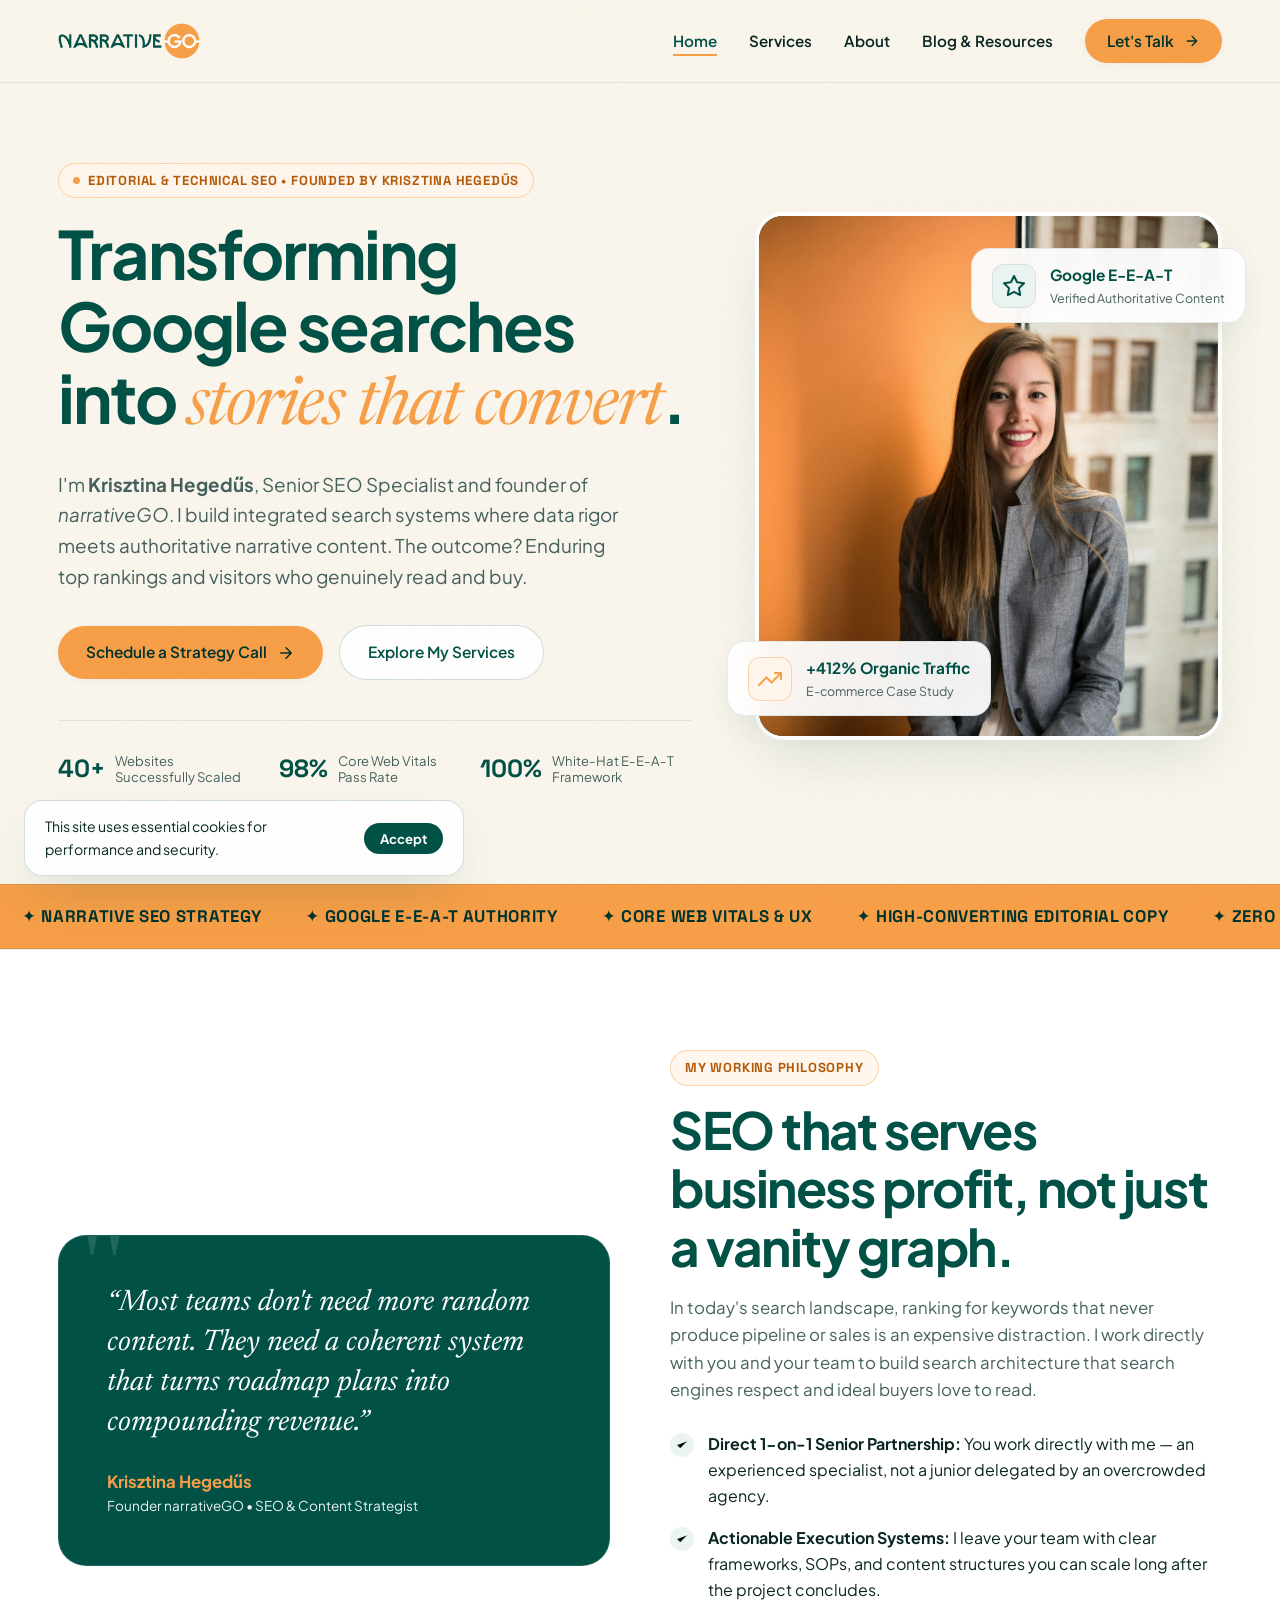
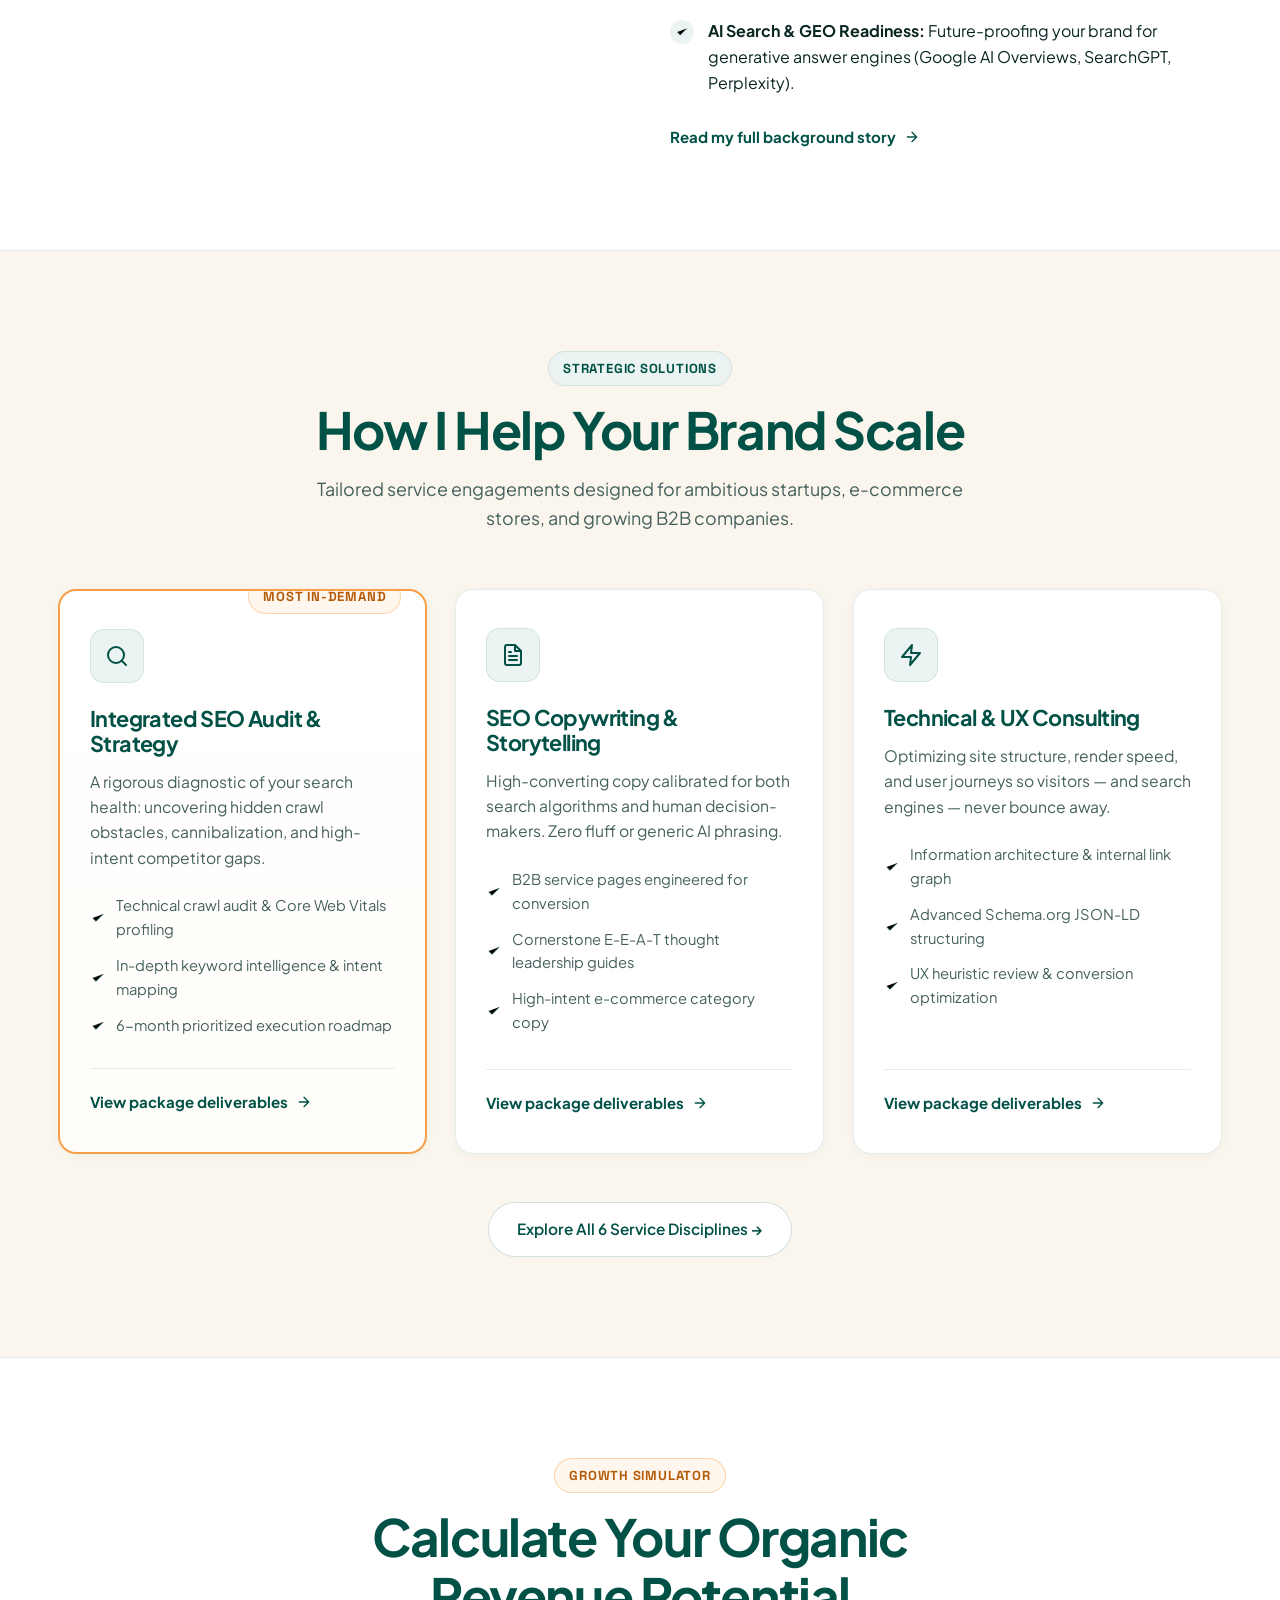
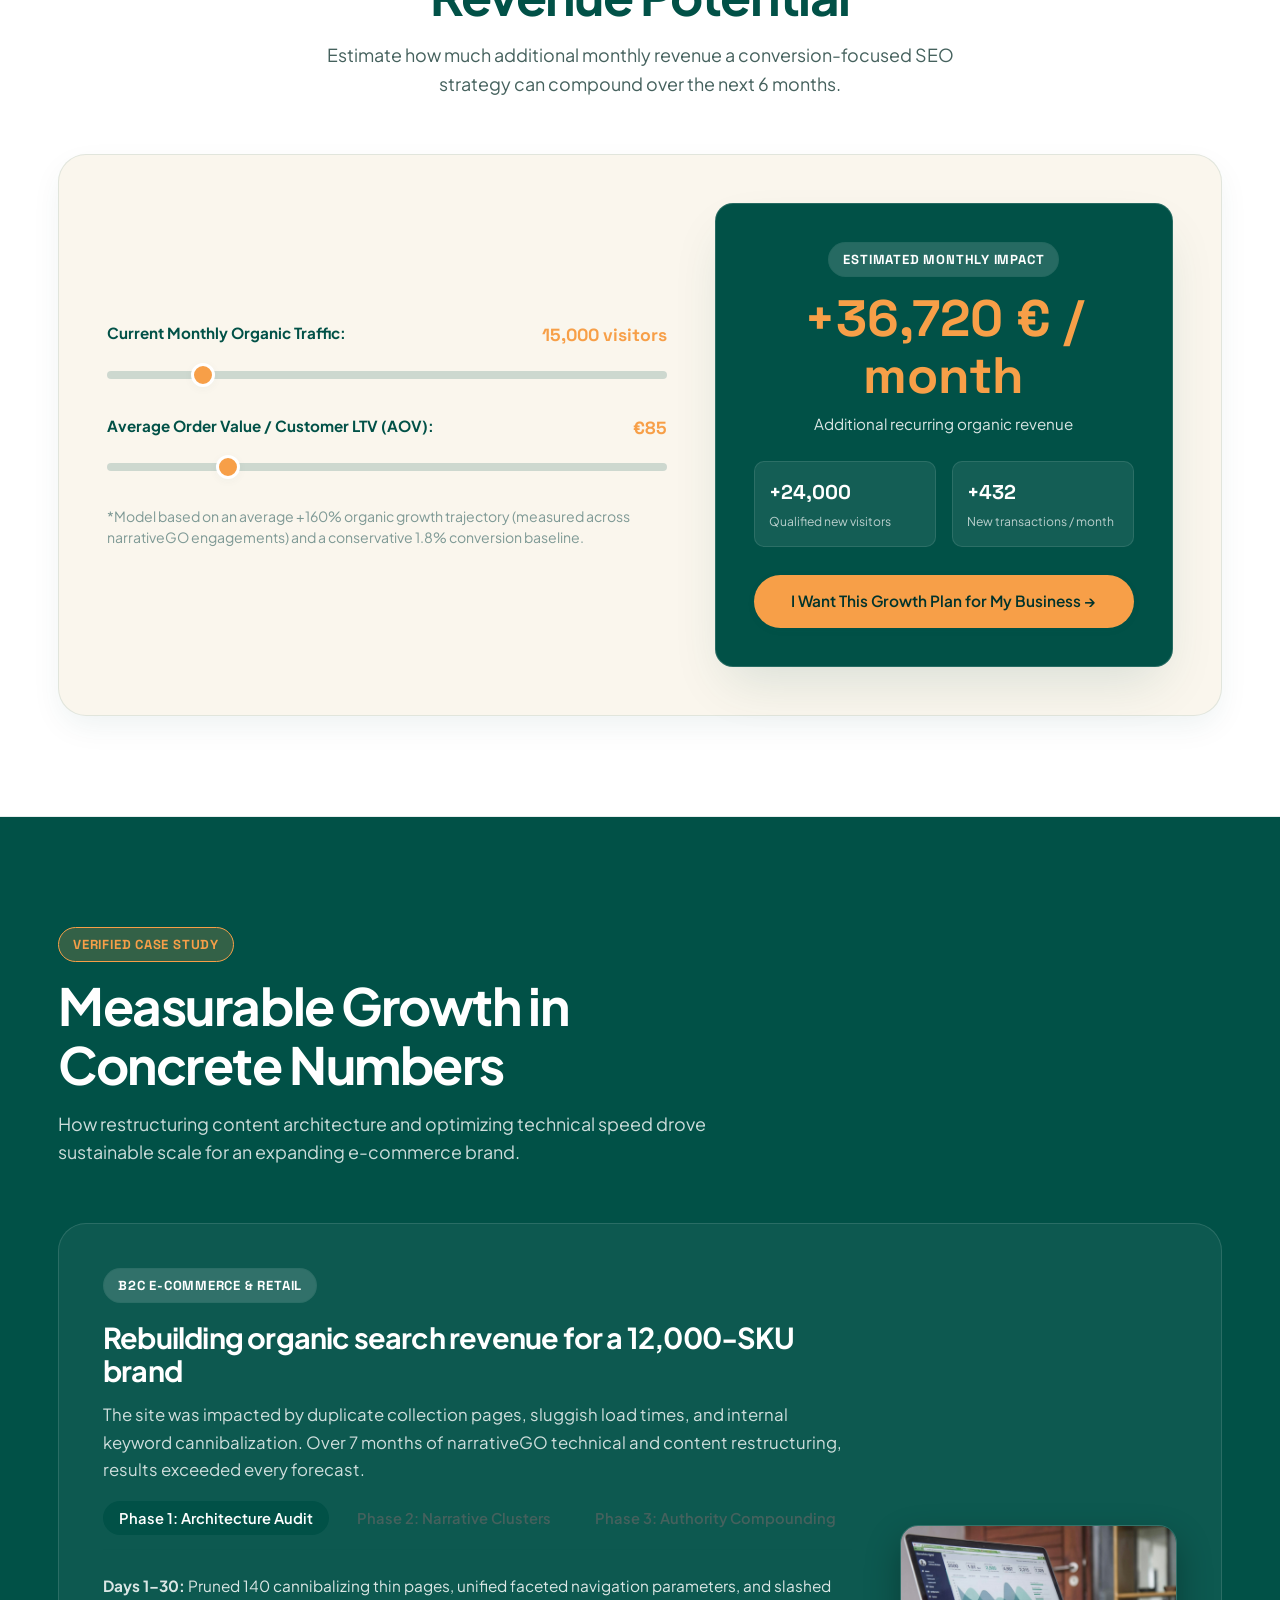
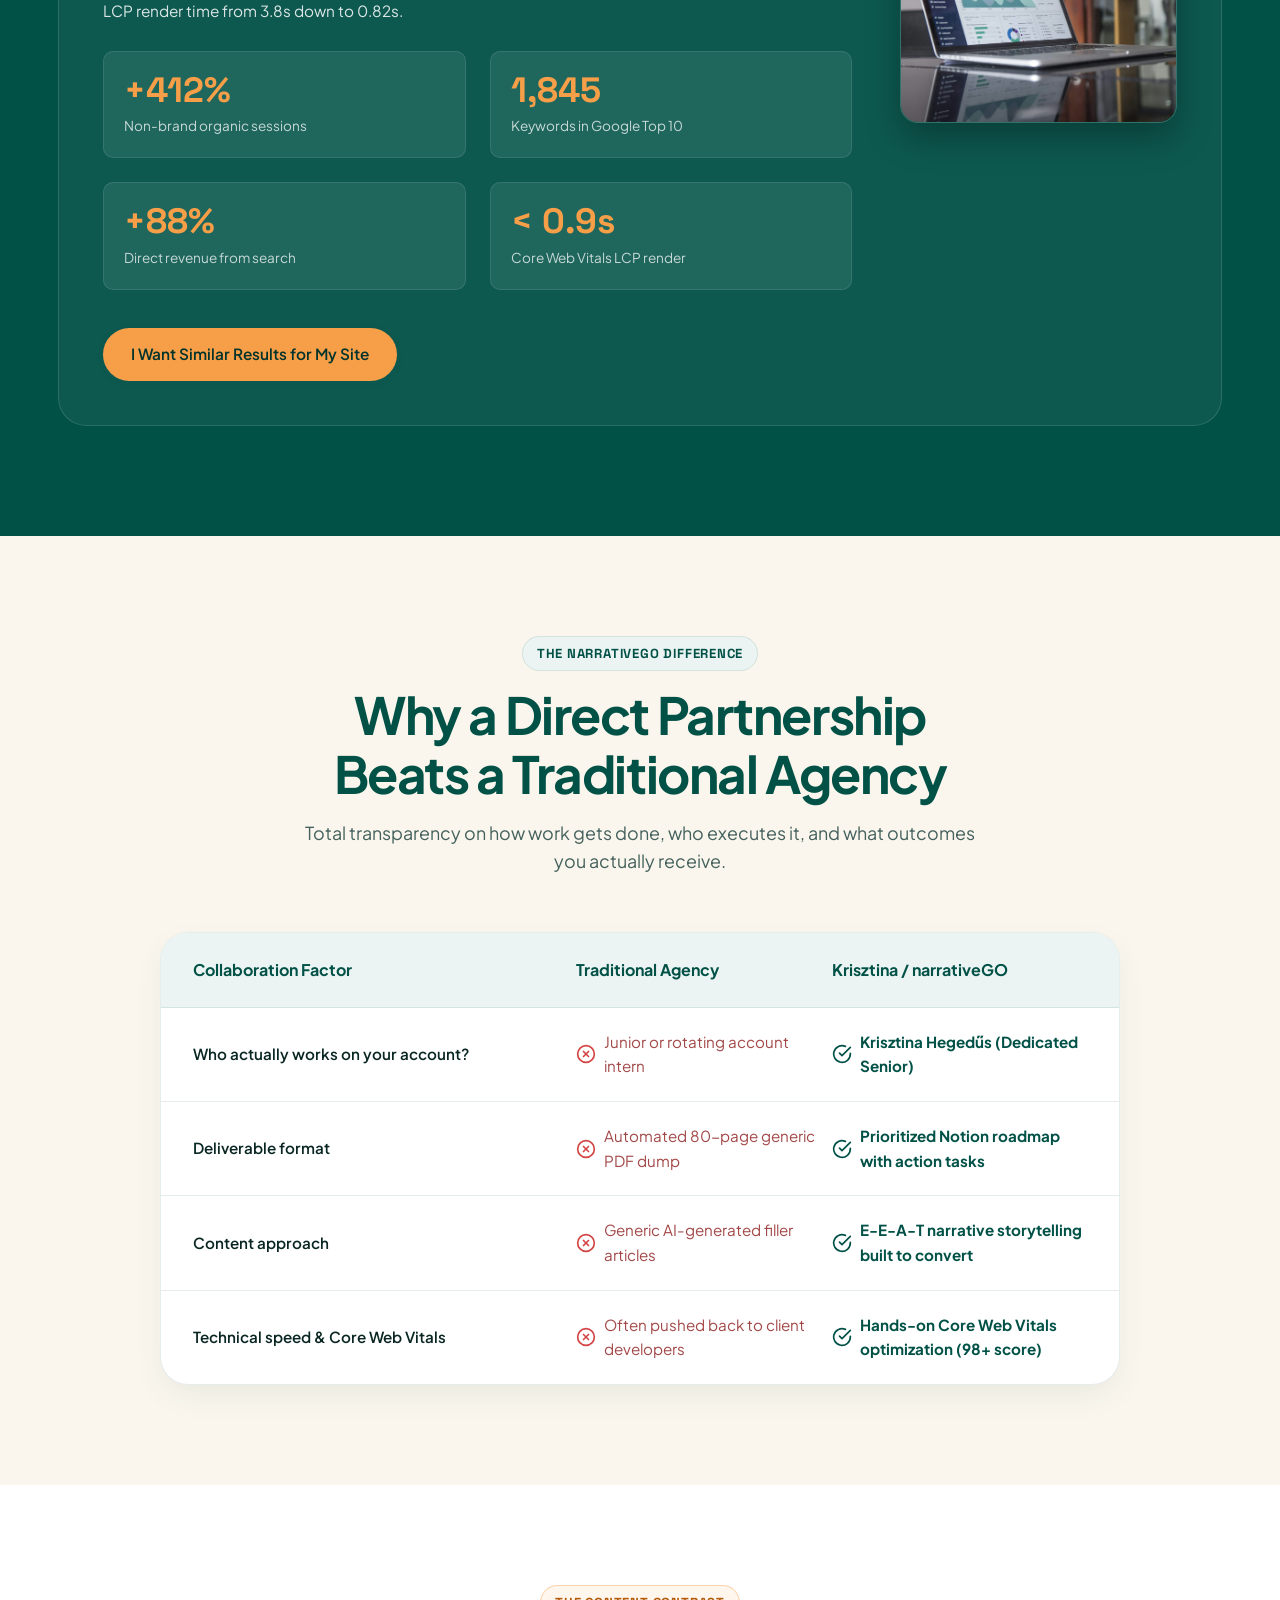
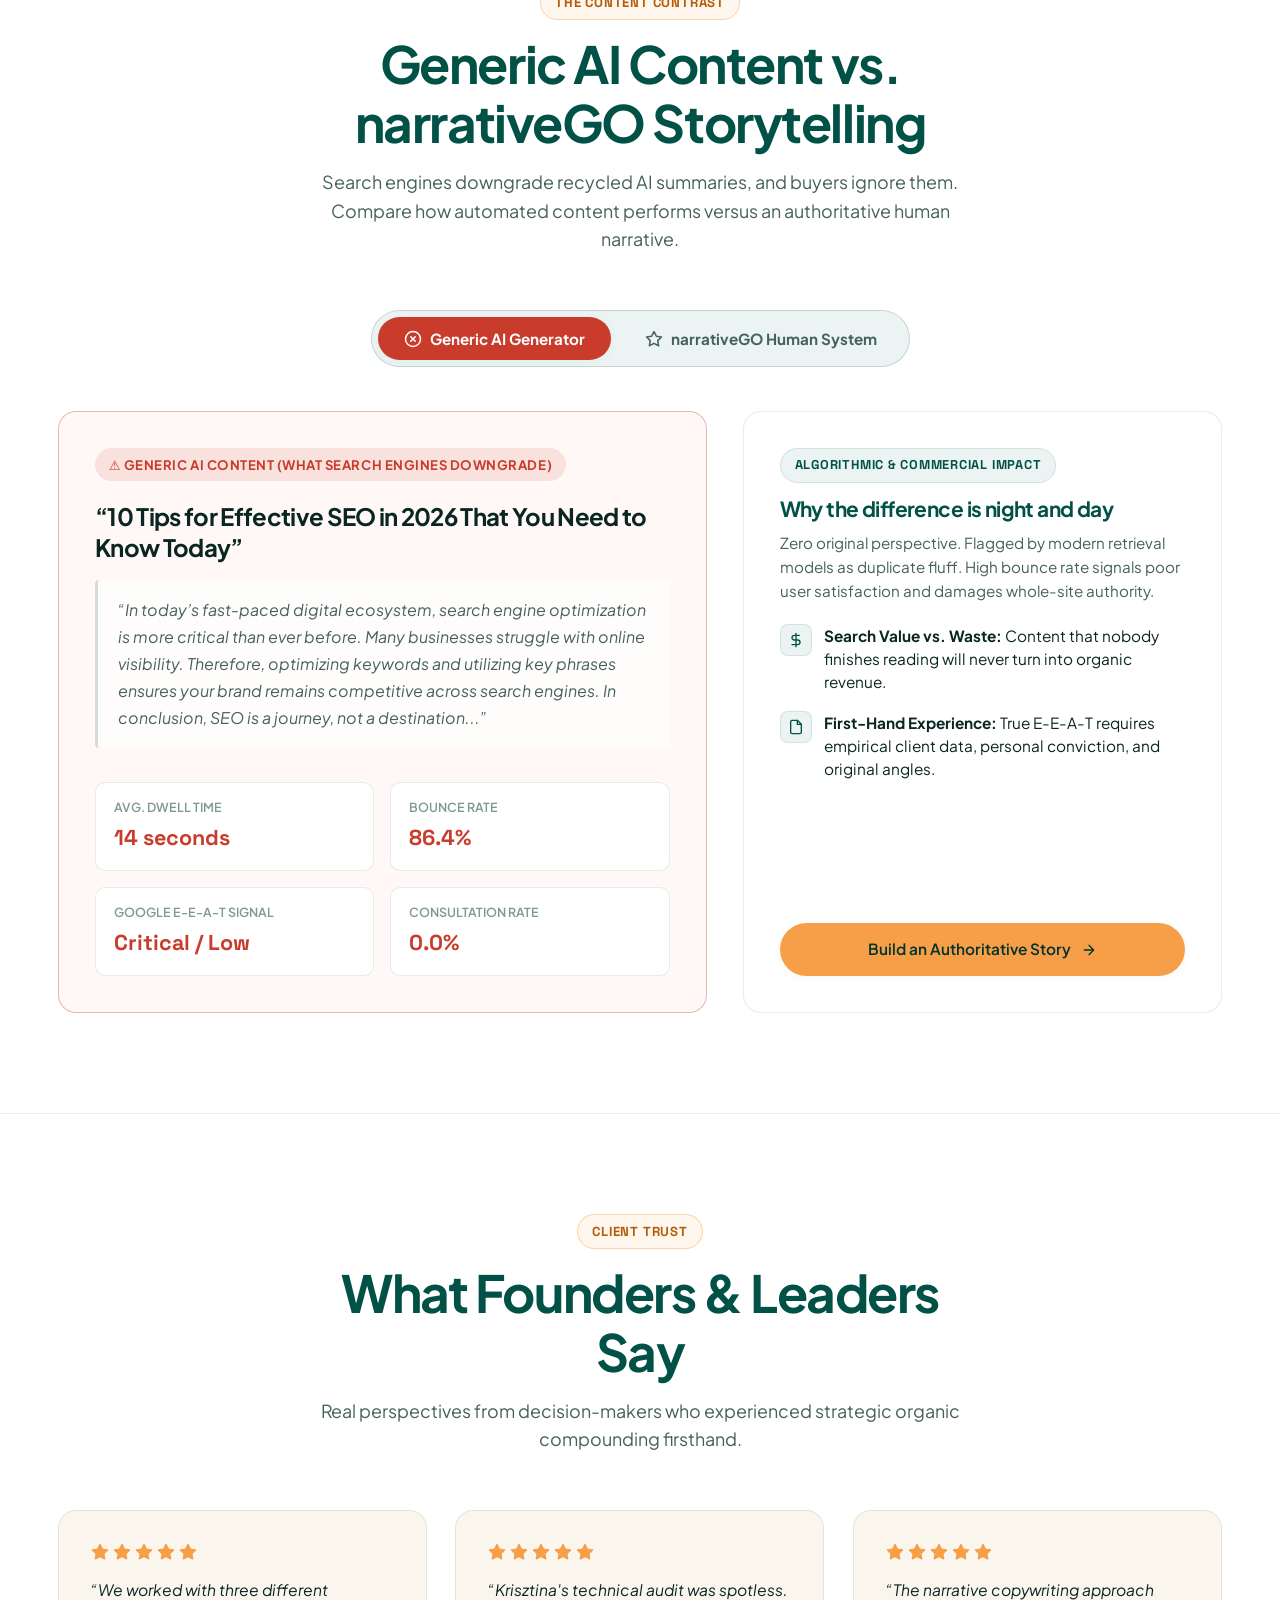
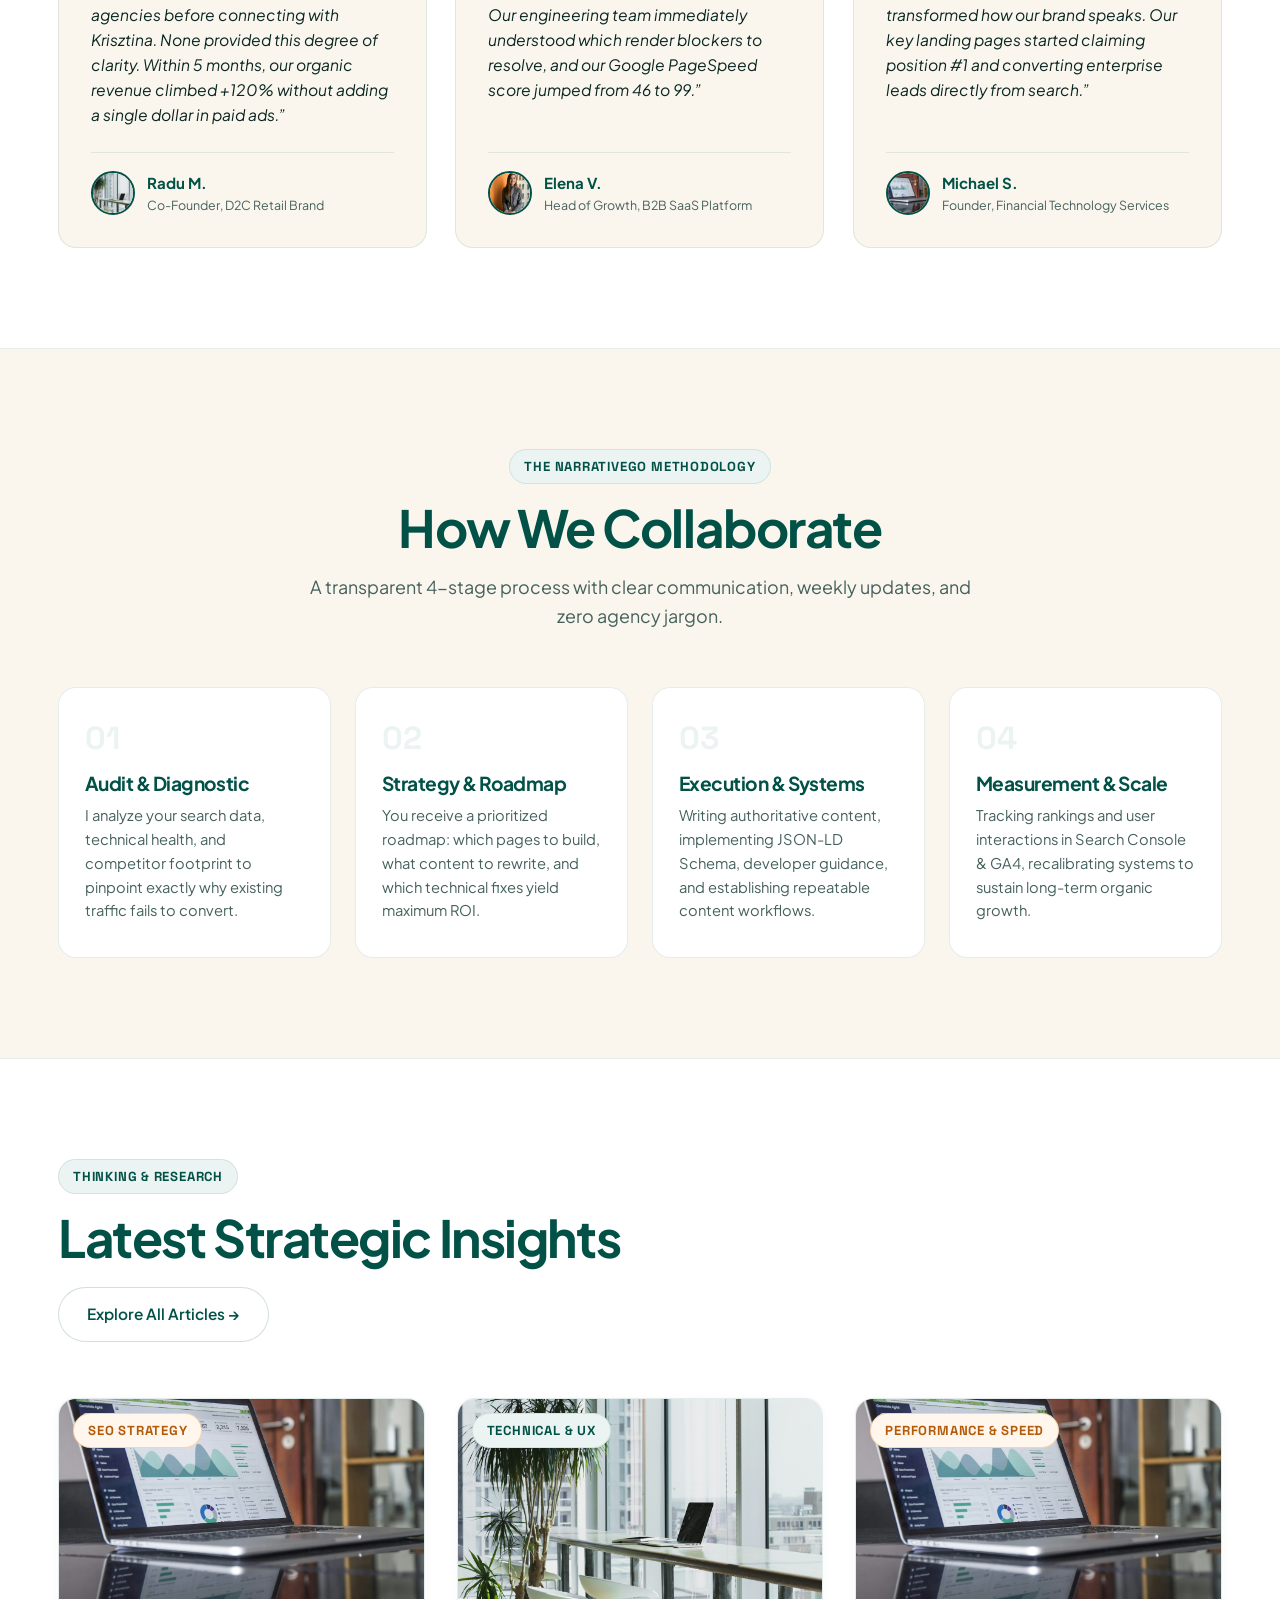
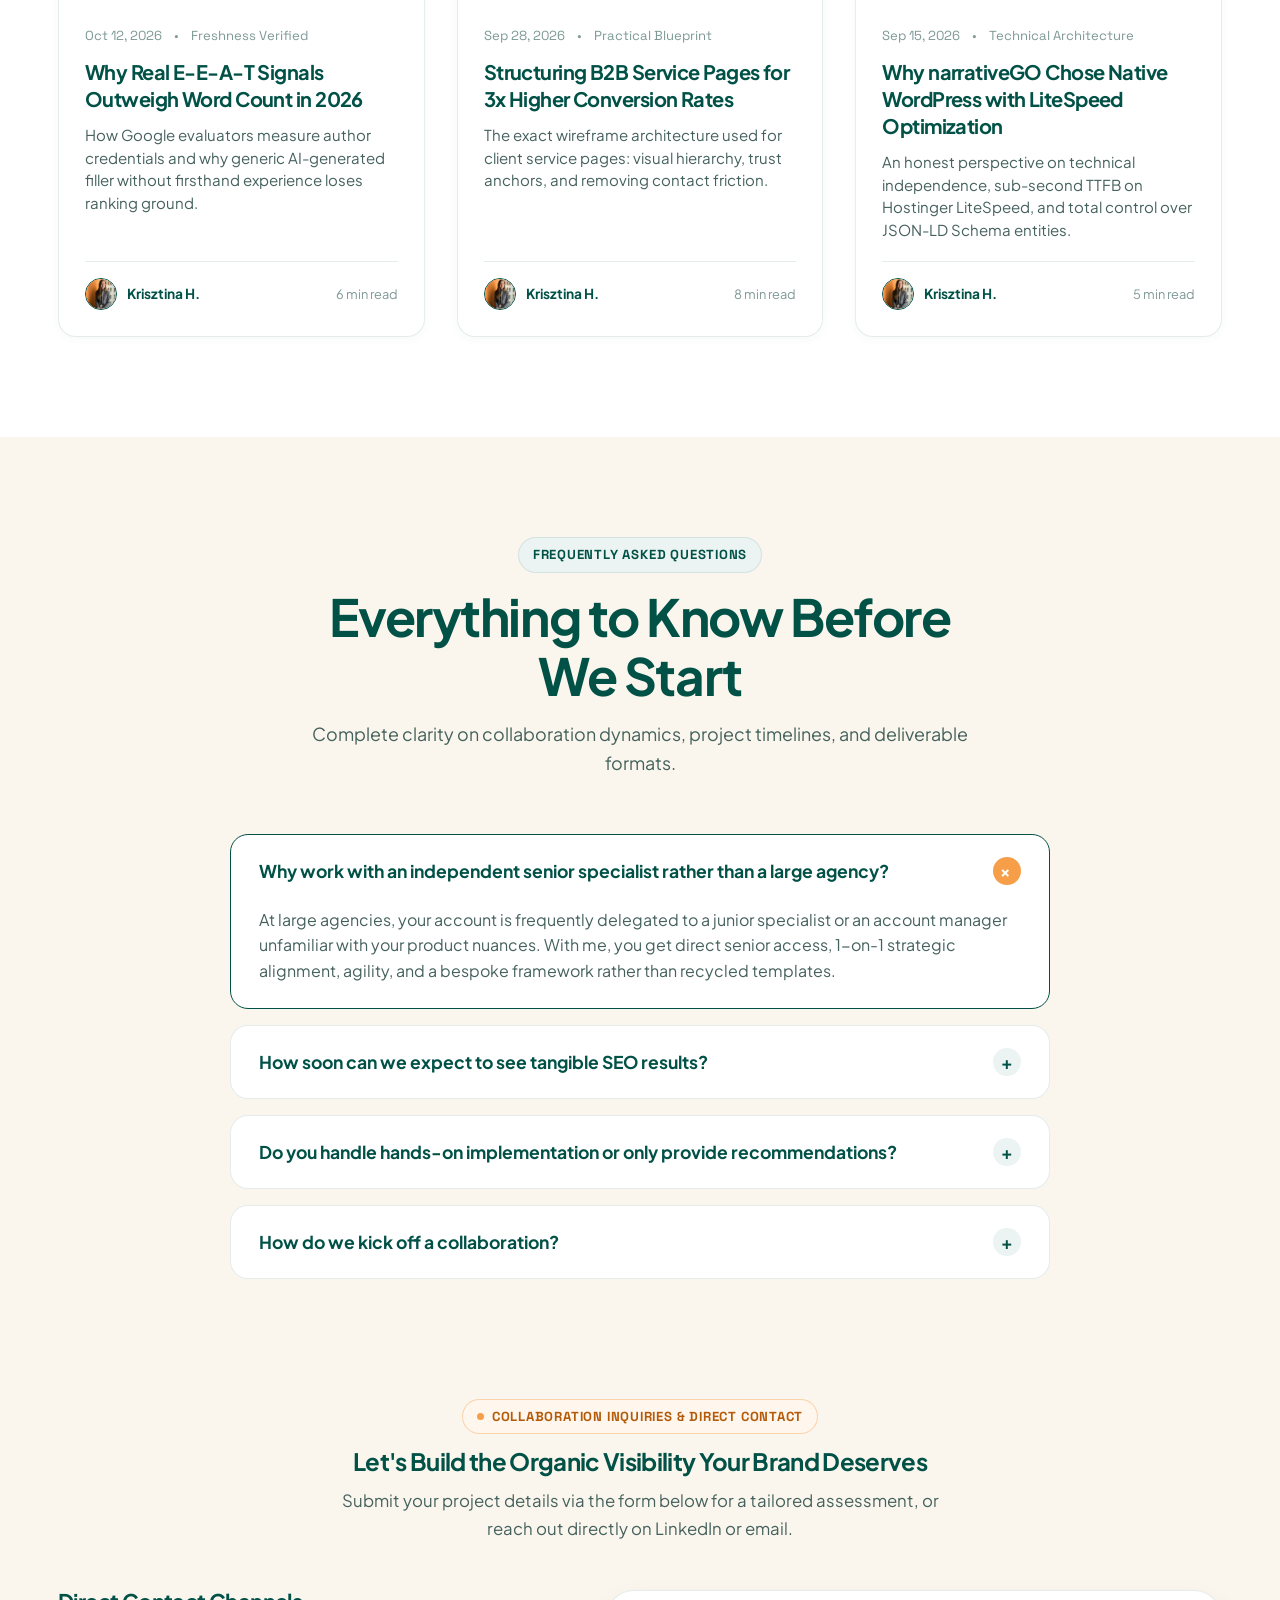
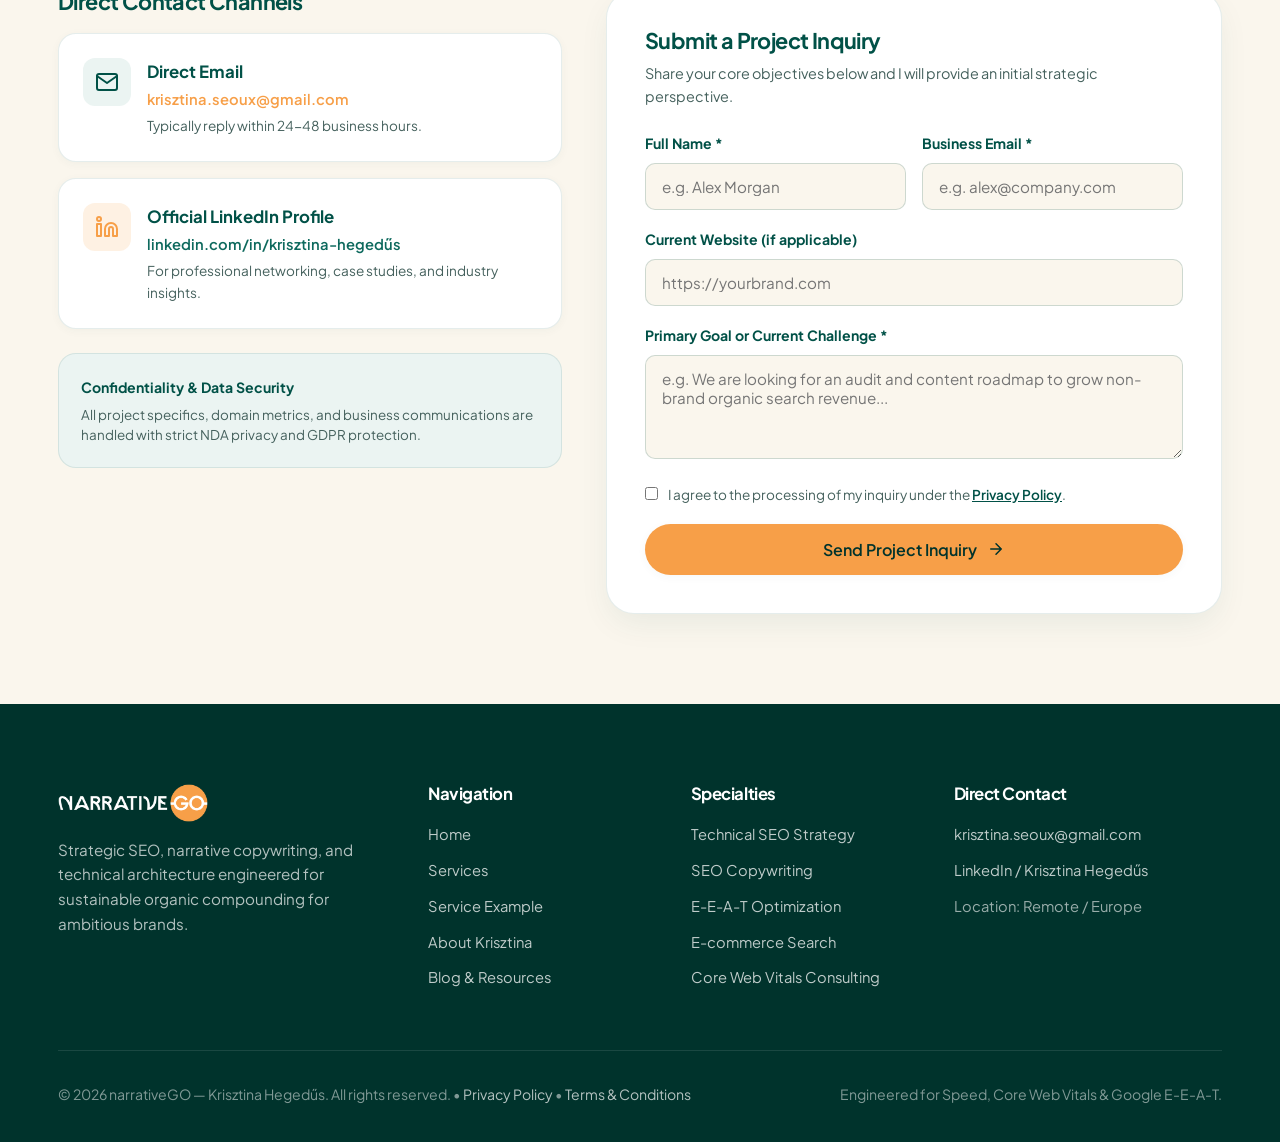
==== commit 389016d9: "Deploy ultra-premium creative suite: tactile paper grain, spotlight cursor glow, interactive AI vs N" ====
--- a/index.html
+++ b/index.html
@@ -157,20 +157,20 @@
     <div class="marquee-bar" aria-hidden="true">
       <div class="marquee-track">
         <div class="marquee-group">
-          <span class="marquee-text">Technical SEO Strategy</span><span class="marquee-dot"></span>
-          <span class="marquee-text">SEO Copywriting &amp; Storytelling</span><span class="marquee-dot"></span>
-          <span class="marquee-text">E-E-A-T Authority Systems</span><span class="marquee-dot"></span>
-          <span class="marquee-text">Core Web Vitals &amp; UX</span><span class="marquee-dot"></span>
-          <span class="marquee-text">E-commerce SEO</span><span class="marquee-dot"></span>
-          <span class="marquee-text">AI Search &amp; Generative Engine Readiness</span><span class="marquee-dot"></span>
+          <span class="marquee-text">✦ Narrative SEO Strategy</span>
+          <span class="marquee-text">✦ Google E-E-A-T Authority</span>
+          <span class="marquee-text">✦ Core Web Vitals &amp; UX</span>
+          <span class="marquee-text">✦ High-Converting Editorial Copy</span>
+          <span class="marquee-text">✦ Zero AI Slop</span>
+          <span class="marquee-text">✦ Compounding Organic Revenue</span>
         </div>
         <div class="marquee-group">
-          <span class="marquee-text">Technical SEO Strategy</span><span class="marquee-dot"></span>
-          <span class="marquee-text">SEO Copywriting &amp; Storytelling</span><span class="marquee-dot"></span>
-          <span class="marquee-text">E-E-A-T Authority Systems</span><span class="marquee-dot"></span>
-          <span class="marquee-text">Core Web Vitals &amp; UX</span><span class="marquee-dot"></span>
-          <span class="marquee-text">E-commerce SEO</span><span class="marquee-dot"></span>
-          <span class="marquee-text">AI Search &amp; Generative Engine Readiness</span><span class="marquee-dot"></span>
+          <span class="marquee-text">✦ Narrative SEO Strategy</span>
+          <span class="marquee-text">✦ Google E-E-A-T Authority</span>
+          <span class="marquee-text">✦ Core Web Vitals &amp; UX</span>
+          <span class="marquee-text">✦ High-Converting Editorial Copy</span>
+          <span class="marquee-text">✦ Zero AI Slop</span>
+          <span class="marquee-text">✦ Compounding Organic Revenue</span>
         </div>
       </div>
     </div>
@@ -245,7 +245,7 @@
 
         <div class="services-grid">
           <!-- Service 1 -->
-          <div class="service-card featured">
+          <div class="service-card featured spotlight-card reveal-on-scroll">
             <span class="badge badge-orange service-featured-badge">Most In-Demand</span>
             <div>
               <div class="service-icon-wrap">
@@ -281,7 +281,7 @@
           </div>
 
           <!-- Service 2 -->
-          <div class="service-card">
+          <div class="service-card spotlight-card reveal-on-scroll">
             <div>
               <div class="service-icon-wrap">
                 <div class="icon-box">
@@ -316,7 +316,7 @@
           </div>
 
           <!-- Service 3 -->
-          <div class="service-card">
+          <div class="service-card spotlight-card reveal-on-scroll">
             <div>
               <div class="service-icon-wrap">
                 <div class="icon-box">
@@ -428,9 +428,34 @@
           <div>
             <div class="badge badge-teal" style="background: rgba(255,255,255,0.15); color: #fff;">B2C E-commerce &amp; Retail</div>
             <h3 style="color: #fff; font-size: 1.8rem; margin: 18px 0 14px;">Rebuilding organic search revenue for a 12,000-SKU brand</h3>
-            <p style="color: rgba(255,255,255,0.8); font-size: 1.05rem;">
+            <p style="color: rgba(255,255,255,0.8); font-size: 1.05rem; margin-bottom: 18px;">
               The site was impacted by duplicate collection pages, sluggish load times, and internal keyword cannibalization. Over 7 months of narrativeGO technical and content restructuring, results exceeded every forecast.
             </p>
+
+            <!-- Interactive Milestone Stepper -->
+            <div class="milestone-stepper" role="tablist">
+              <button class="milestone-btn active" data-milestone="phase1">Phase 1: Architecture Audit</button>
+              <button class="milestone-btn" data-milestone="phase2">Phase 2: Narrative Clusters</button>
+              <button class="milestone-btn" data-milestone="phase3">Phase 3: Authority Compounding</button>
+            </div>
+
+            <div class="milestone-panel active" id="phase1">
+              <p style="color: rgba(255,255,255,0.85); font-size: 0.96rem; margin-bottom: 20px; line-height: 1.6;">
+                <strong>Days 1–30:</strong> Pruned 140 cannibalizing thin pages, unified faceted navigation parameters, and slashed LCP render time from 3.8s down to 0.82s.
+              </p>
+            </div>
+
+            <div class="milestone-panel" id="phase2">
+              <p style="color: rgba(255,255,255,0.85); font-size: 0.96rem; margin-bottom: 20px; line-height: 1.6;">
+                <strong>Months 2–4:</strong> Deployed 12 high-intent narrative buyer hubs with expert quotes and comparison tables, claiming 840+ new first-page rankings.
+              </p>
+            </div>
+
+            <div class="milestone-panel" id="phase3">
+              <p style="color: rgba(255,255,255,0.85); font-size: 0.96rem; margin-bottom: 20px; line-height: 1.6;">
+                <strong>Months 5–7:</strong> Compounding organic equity reached +412% non-brand traffic, delivering €42,000+ monthly recurring organic transactions without paid ad spend.
+              </p>
+            </div>
 
             <div class="case-metrics-grid">
               <div class="metric-card">
@@ -530,6 +555,105 @@
       </div>
     </section>
 
+    <!-- INTERACTIVE CONTENT CONTRAST SPLIT SHOWCASE (ANTI-AI PHILOSOPHY) -->
+    <section class="contrast-section" id="anti-ai-philosophy">
+      <div class="container">
+        <div class="section-header text-center reveal-on-scroll">
+          <div class="badge badge-orange">The Content Contrast</div>
+          <h2 class="section-title">Generic AI Content vs. narrativeGO Storytelling</h2>
+          <p class="section-subtitle">
+            Search engines downgrade recycled AI summaries, and buyers ignore them. Compare how automated content performs versus an authoritative human narrative.
+          </p>
+        </div>
+
+        <div class="contrast-toggle-wrap reveal-on-scroll">
+          <div class="contrast-toggle" role="tablist">
+            <button class="contrast-btn active is-ai" id="contrastBtnAi" role="tab" aria-selected="true">
+              <svg class="icon-svg" style="width: 18px; height: 18px;" viewBox="0 0 24 24"><circle cx="12" cy="12" r="10"/><line x1="15" y1="9" x2="9" y2="15"/><line x1="9" y1="9" x2="15" y2="15"/></svg>
+              <span>Generic AI Generator</span>
+            </button>
+            <button class="contrast-btn" id="contrastBtnHuman" role="tab" aria-selected="false">
+              <svg class="icon-svg" style="width: 18px; height: 18px;" viewBox="0 0 24 24"><polygon points="12 2 15.09 8.26 22 9.27 17 14.14 18.18 21.02 12 17.77 5.82 21.02 7 14.14 2 9.27 8.91 8.26 12 2"/></svg>
+              <span>narrativeGO Human System</span>
+            </button>
+          </div>
+        </div>
+
+        <div class="contrast-display-grid reveal-on-scroll">
+          <!-- Article Simulation Panel -->
+          <div class="contrast-preview-panel panel-ai spotlight-card" id="contrastPreviewPanel">
+            <div>
+              <div class="contrast-badge-status badge-status-bad" id="contrastBadgeStatus">
+                ⚠️ Generic AI Content (What Search Engines Downgrade)
+              </div>
+              <h3 class="contrast-title" id="contrastTitle">
+                “10 Tips for Effective SEO in 2026 That You Need to Know Today”
+              </h3>
+              <div class="contrast-body" id="contrastBody">
+                “In today’s fast-paced digital ecosystem, search engine optimization is more critical than ever before. Many businesses struggle with online visibility. Therefore, optimizing keywords and utilizing key phrases ensures your brand remains competitive across search engines. In conclusion, SEO is a journey, not a destination...”
+              </div>
+            </div>
+
+            <div>
+              <div class="contrast-meta-box">
+                <div class="meta-chip">
+                  <div class="meta-chip-label">Avg. Dwell Time</div>
+                  <div class="meta-chip-val val-bad" id="contrastDwellTime">14 seconds</div>
+                </div>
+                <div class="meta-chip">
+                  <div class="meta-chip-label">Bounce Rate</div>
+                  <div class="meta-chip-val val-bad" id="contrastBounceRate">86.4%</div>
+                </div>
+                <div class="meta-chip">
+                  <div class="meta-chip-label">Google E-E-A-T Signal</div>
+                  <div class="meta-chip-val val-bad" id="contrastEeatScore">Critical / Low</div>
+                </div>
+                <div class="meta-chip">
+                  <div class="meta-chip-label">Consultation Rate</div>
+                  <div class="meta-chip-val val-bad" id="contrastConvRate">0.0%</div>
+                </div>
+              </div>
+            </div>
+          </div>
+
+          <!-- Impact Breakdown Panel -->
+          <div class="contrast-breakdown-panel spotlight-card">
+            <div>
+              <div class="badge badge-teal" style="font-size: 0.8rem;">Algorithmic &amp; Commercial Impact</div>
+              <h4 style="font-size: 1.3rem; margin: 14px 0 10px; color: var(--teal-primary);">Why the difference is night and day</h4>
+              <p style="font-size: 0.95rem; color: var(--text-muted); line-height: 1.6;" id="contrastVerdict">
+                Zero original perspective. Flagged by modern retrieval models as duplicate fluff. High bounce rate signals poor user satisfaction and damages whole-site authority.
+              </p>
+
+              <div class="breakdown-list">
+                <div class="breakdown-item">
+                  <div class="icon-box" style="width: 32px; height: 32px; border-radius: 8px; flex-shrink: 0;">
+                    <svg class="icon-svg" style="width: 16px; height: 16px;" viewBox="0 0 24 24"><path d="M12 2v20M17 5H9.5a3.5 3.5 0 0 0 0 7h5a3.5 3.5 0 0 1 0 7H6"/></svg>
+                  </div>
+                  <div>
+                    <strong>Search Value vs. Waste:</strong> Content that nobody finishes reading will never turn into organic revenue.
+                  </div>
+                </div>
+                <div class="breakdown-item">
+                  <div class="icon-box" style="width: 32px; height: 32px; border-radius: 8px; flex-shrink: 0;">
+                    <svg class="icon-svg" style="width: 16px; height: 16px;" viewBox="0 0 24 24"><path d="M14 2H6a2 2 0 0 0-2 2v16a2 2 0 0 0 2 2h12a2 2 0 0 0 2-2V8z"/><polyline points="14 2 14 8 20 8"/></svg>
+                  </div>
+                  <div>
+                    <strong>First-Hand Experience:</strong> True E-E-A-T requires empirical client data, personal conviction, and original angles.
+                  </div>
+                </div>
+              </div>
+            </div>
+
+            <a href="#contact" class="btn btn-primary" style="margin-top: 20px;">
+              <span>Build an Authoritative Story</span>
+              <svg class="icon-svg" style="width: 16px; height: 16px;" viewBox="0 0 24 24"><path d="M5 12h14M12 5l7 7-7 7"/></svg>
+            </a>
+          </div>
+        </div>
+      </div>
+    </section>
+
     <!-- TESTIMONIALS & SOCIAL PROOF CARDS -->
     <section class="testimonials-section">
       <div class="container">
@@ -540,7 +664,7 @@
         </div>
 
         <div class="testimonials-grid">
-          <div class="testimonial-card">
+          <div class="testimonial-card spotlight-card reveal-on-scroll">
             <div>
               <div class="stars-row">
                 <svg class="icon-svg" style="width: 18px; height: 18px; fill: var(--orange-accent); stroke: var(--orange-accent);" viewBox="0 0 24 24"><polygon points="12 2 15.09 8.26 22 9.27 17 14.14 18.18 21.02 12 17.77 5.82 21.02 7 14.14 2 9.27 8.91 8.26 12 2"/></svg>
@@ -562,7 +686,7 @@
             </div>
           </div>
 
-          <div class="testimonial-card">
+          <div class="testimonial-card spotlight-card reveal-on-scroll">
             <div>
               <div class="stars-row">
                 <svg class="icon-svg" style="width: 18px; height: 18px; fill: var(--orange-accent); stroke: var(--orange-accent);" viewBox="0 0 24 24"><polygon points="12 2 15.09 8.26 22 9.27 17 14.14 18.18 21.02 12 17.77 5.82 21.02 7 14.14 2 9.27 8.91 8.26 12 2"/></svg>
@@ -584,7 +708,7 @@
             </div>
           </div>
 
-          <div class="testimonial-card">
+          <div class="testimonial-card spotlight-card reveal-on-scroll">
             <div>
               <div class="stars-row">
                 <svg class="icon-svg" style="width: 18px; height: 18px; fill: var(--orange-accent); stroke: var(--orange-accent);" viewBox="0 0 24 24"><polygon points="12 2 15.09 8.26 22 9.27 17 14.14 18.18 21.02 12 17.77 5.82 21.02 7 14.14 2 9.27 8.91 8.26 12 2"/></svg>
@@ -621,7 +745,7 @@
         </div>
 
         <div class="process-grid">
-          <div class="process-card">
+          <div class="process-card spotlight-card reveal-on-scroll">
             <div class="process-number">01</div>
             <h3 class="process-title">Audit &amp; Diagnostic</h3>
             <p class="process-desc">
@@ -629,7 +753,7 @@
             </p>
           </div>
 
-          <div class="process-card">
+          <div class="process-card spotlight-card reveal-on-scroll">
             <div class="process-number">02</div>
             <h3 class="process-title">Strategy &amp; Roadmap</h3>
             <p class="process-desc">
@@ -637,7 +761,7 @@
             </p>
           </div>
 
-          <div class="process-card">
+          <div class="process-card spotlight-card reveal-on-scroll">
             <div class="process-number">03</div>
             <h3 class="process-title">Execution &amp; Systems</h3>
             <p class="process-desc">
@@ -645,7 +769,7 @@
             </p>
           </div>
 
-          <div class="process-card">
+          <div class="process-card spotlight-card reveal-on-scroll">
             <div class="process-number">04</div>
             <h3 class="process-title">Measurement &amp; Scale</h3>
             <p class="process-desc">
--- a/assets/css/style.css
+++ b/assets/css/style.css
@@ -319,8 +319,9 @@
 }
 
 .site-logo img {
-  height: 40px;
+  height: 36px;
   width: auto;
+  display: block;
 }
 
 .nav-menu {
@@ -534,20 +535,23 @@
 }
 
 /* ==========================================================================
-   MARQUEE BANNER
+   MARQUEE BANNER — VIBRANT BRAND ACCENT RIBBON
    ========================================================================== */
 .marquee-bar {
-  background: var(--teal-primary);
-  color: var(--text-inverse);
+  background: var(--orange-accent);
+  color: var(--teal-dark);
   padding: 18px 0;
   overflow: hidden;
   position: relative;
+  border-top: 1px solid rgba(7, 67, 59, 0.1);
+  border-bottom: 1px solid rgba(7, 67, 59, 0.1);
 }
 
 .marquee-track {
   display: flex;
   width: max-content;
-  animation: marqueeLoop 28s linear infinite;
+  animation: marqueeLoop 26s linear infinite;
+  will-change: transform;
 }
 
 .marquee-track:hover {
@@ -557,22 +561,25 @@
 .marquee-group {
   display: flex;
   align-items: center;
+  flex-shrink: 0;
 }
 
 .marquee-text {
-  font-family: var(--font-main);
-  font-weight: 600;
-  font-size: 1.15rem;
+  font-family: 'Space Grotesk', system-ui, sans-serif;
+  font-weight: 700;
+  font-size: 1.05rem;
   white-space: nowrap;
-  letter-spacing: -0.01em;
-  padding: 0 24px;
+  letter-spacing: 0.04em;
+  padding: 0 22px;
+  text-transform: uppercase;
 }
 
 .marquee-dot {
-  width: 7px;
-  height: 7px;
+  width: 8px;
+  height: 8px;
   border-radius: 50%;
-  background: var(--orange-accent);
+  background: var(--teal-dark);
+  opacity: 0.7;
 }
 
 @keyframes marqueeLoop {
@@ -2059,3 +2066,314 @@
 .cookie-btn-accept:hover {
   background: var(--teal-mid);
 }
+
+/* ==========================================================================
+   EDITORIAL LUXURY CREATIVE SUITE (ANTI-AI AESTHETICS)
+   ========================================================================== */
+
+/* 1. Organic Tactile Paper Grain Overlay */
+body::before {
+  content: '';
+  position: fixed;
+  top: 0;
+  left: 0;
+  width: 100vw;
+  height: 100vh;
+  pointer-events: none;
+  z-index: 9999;
+  opacity: 0.038;
+  mix-blend-mode: multiply;
+  background-image: url("data:image/svg+xml,%3Csvg viewBox='0 0 200 200' xmlns='http://www.w3.org/2000/svg'%3E%3Cfilter id='noiseFilter'%3E%3CfeTurbulence type='fractalNoise' baseFrequency='0.85' numOctaves='3' stitchTiles='stitch'/%3E%3C/filter%3E%3Crect width='100%25' height='100%25' filter='url(%23noiseFilter)'/%3E%3C/svg%3E");
+}
+
+/* 2. Dynamic Spotlight Cursor Glow on Interactive Cards */
+.spotlight-card {
+  position: relative;
+  overflow: hidden;
+  transition: transform 0.35s cubic-bezier(0.16, 1, 0.3, 1), box-shadow 0.35s cubic-bezier(0.16, 1, 0.3, 1), border-color 0.3s ease;
+}
+
+.spotlight-card::before {
+  content: '';
+  position: absolute;
+  inset: 0;
+  border-radius: inherit;
+  background: radial-gradient(
+    500px circle at var(--mouse-x, 50%) var(--mouse-y, 50%),
+    rgba(247, 159, 72, 0.12),
+    transparent 65%
+  );
+  opacity: 0;
+  transition: opacity 0.35s ease;
+  pointer-events: none;
+  z-index: 2;
+}
+
+.spotlight-card:hover::before {
+  opacity: 1;
+}
+
+.spotlight-card:hover {
+  transform: translateY(-4px);
+  box-shadow: 0 16px 36px -10px rgba(1, 81, 71, 0.14);
+  border-color: rgba(247, 159, 72, 0.45);
+}
+
+/* 3. Button Micro-Animations & Magnetic Hover Lift */
+.btn {
+  position: relative;
+  overflow: hidden;
+}
+
+.btn-primary:hover .icon-svg {
+  transform: translateX(5px);
+}
+
+.btn-outline:hover .icon-svg {
+  transform: translateX(4px);
+}
+
+/* 4. Editorial Scroll Reveal Transitions */
+.reveal-on-scroll {
+  opacity: 0;
+  transform: translateY(28px);
+  transition: opacity 0.8s cubic-bezier(0.16, 1, 0.3, 1), transform 0.8s cubic-bezier(0.16, 1, 0.3, 1);
+  will-change: opacity, transform;
+}
+
+.reveal-on-scroll.revealed {
+  opacity: 1;
+  transform: translateY(0);
+}
+
+/* 5. Interactive Content Contrast Split Showcase */
+.contrast-section {
+  padding: 100px 0;
+  background: #FFFFFF;
+  position: relative;
+  border-bottom: 1px solid var(--border-light);
+}
+
+.contrast-toggle-wrap {
+  display: flex;
+  justify-content: center;
+  margin: 36px 0 44px;
+}
+
+.contrast-toggle {
+  display: inline-flex;
+  background: var(--teal-surface);
+  padding: 6px;
+  border-radius: var(--radius-full);
+  border: 1px solid var(--border-medium);
+  gap: 8px;
+}
+
+.contrast-btn {
+  padding: 12px 26px;
+  border-radius: var(--radius-full);
+  border: none;
+  background: transparent;
+  font-family: var(--font-main);
+  font-weight: 700;
+  font-size: 0.95rem;
+  color: var(--text-muted);
+  cursor: pointer;
+  display: flex;
+  align-items: center;
+  gap: 8px;
+  transition: all var(--transition-fast);
+}
+
+.contrast-btn.active {
+  background: var(--teal-primary);
+  color: #FFFFFF;
+  box-shadow: var(--shadow-sm);
+}
+
+.contrast-btn.active.is-ai {
+  background: #C93B2B;
+  color: #FFFFFF;
+}
+
+.contrast-display-grid {
+  display: grid;
+  grid-template-columns: 1.15fr 0.85fr;
+  gap: 36px;
+  align-items: stretch;
+}
+
+.contrast-preview-panel {
+  background: var(--canvas-bg);
+  border-radius: var(--radius-md);
+  border: 1.5px solid var(--border-light);
+  padding: 36px;
+  display: flex;
+  flex-direction: column;
+  justify-content: space-between;
+  position: relative;
+  transition: all 0.35s ease;
+}
+
+.contrast-preview-panel.panel-ai {
+  border-color: rgba(201, 59, 43, 0.35);
+  background: #FFF8F7;
+}
+
+.contrast-preview-panel.panel-human {
+  border-color: rgba(1, 81, 71, 0.35);
+  background: #F4F8F7;
+}
+
+.contrast-badge-status {
+  display: inline-flex;
+  align-items: center;
+  gap: 6px;
+  padding: 6px 14px;
+  border-radius: var(--radius-full);
+  font-size: 0.82rem;
+  font-weight: 700;
+  text-transform: uppercase;
+  letter-spacing: 0.04em;
+  margin-bottom: 20px;
+}
+
+.badge-status-bad {
+  background: rgba(201, 59, 43, 0.12);
+  color: #C93B2B;
+}
+
+.badge-status-good {
+  background: rgba(1, 81, 71, 0.12);
+  color: var(--teal-primary);
+}
+
+.contrast-title {
+  font-family: var(--font-heading);
+  font-size: 1.5rem;
+  color: var(--text-main);
+  line-height: 1.3;
+  margin-bottom: 16px;
+}
+
+.contrast-body {
+  font-size: 1rem;
+  line-height: 1.7;
+  color: var(--text-muted);
+  font-style: italic;
+  padding: 16px 20px;
+  border-left: 3px solid var(--border-medium);
+  background: rgba(255, 255, 255, 0.6);
+  border-radius: 4px;
+  margin-bottom: 24px;
+}
+
+.contrast-meta-box {
+  display: grid;
+  grid-template-columns: repeat(2, 1fr);
+  gap: 16px;
+  margin-top: 10px;
+}
+
+.meta-chip {
+  background: #FFFFFF;
+  padding: 14px 18px;
+  border-radius: var(--radius-sm);
+  border: 1px solid var(--border-light);
+}
+
+.meta-chip-label {
+  font-size: 0.78rem;
+  text-transform: uppercase;
+  color: var(--text-light);
+  font-weight: 600;
+}
+
+.meta-chip-val {
+  font-family: 'Space Grotesk', system-ui, sans-serif;
+  font-size: 1.35rem;
+  font-weight: 700;
+  margin-top: 4px;
+}
+
+.val-bad {
+  color: #C93B2B;
+}
+
+.val-good {
+  color: var(--teal-primary);
+}
+
+.contrast-breakdown-panel {
+  background: #FFFFFF;
+  border-radius: var(--radius-md);
+  border: 1px solid var(--border-light);
+  padding: 36px;
+  display: flex;
+  flex-direction: column;
+  justify-content: space-between;
+}
+
+.breakdown-list {
+  display: flex;
+  flex-direction: column;
+  gap: 18px;
+  margin: 20px 0;
+}
+
+.breakdown-item {
+  display: flex;
+  align-items: flex-start;
+  gap: 12px;
+  font-size: 0.96rem;
+  line-height: 1.5;
+}
+
+/* 6. Interactive Case Study Milestones */
+.milestone-stepper {
+  display: flex;
+  gap: 12px;
+  margin-bottom: 24px;
+  border-bottom: 1px solid var(--border-light);
+  padding-bottom: 14px;
+  overflow-x: auto;
+}
+
+.milestone-btn {
+  background: transparent;
+  border: none;
+  font-family: var(--font-main);
+  font-size: 0.92rem;
+  font-weight: 600;
+  color: var(--text-muted);
+  padding: 8px 16px;
+  border-radius: var(--radius-full);
+  cursor: pointer;
+  white-space: nowrap;
+  transition: all var(--transition-fast);
+}
+
+.milestone-btn.active {
+  background: var(--teal-primary);
+  color: #FFFFFF;
+}
+
+.milestone-panel {
+  display: none;
+  animation: fadeIn 0.35s ease;
+}
+
+.milestone-panel.active {
+  display: block;
+}
+
+@keyframes fadeIn {
+  from { opacity: 0; transform: translateY(6px); }
+  to { opacity: 1; transform: translateY(0); }
+}
+
+@media (max-width: 900px) {
+  .contrast-display-grid {
+    grid-template-columns: 1fr;
+  }
+}
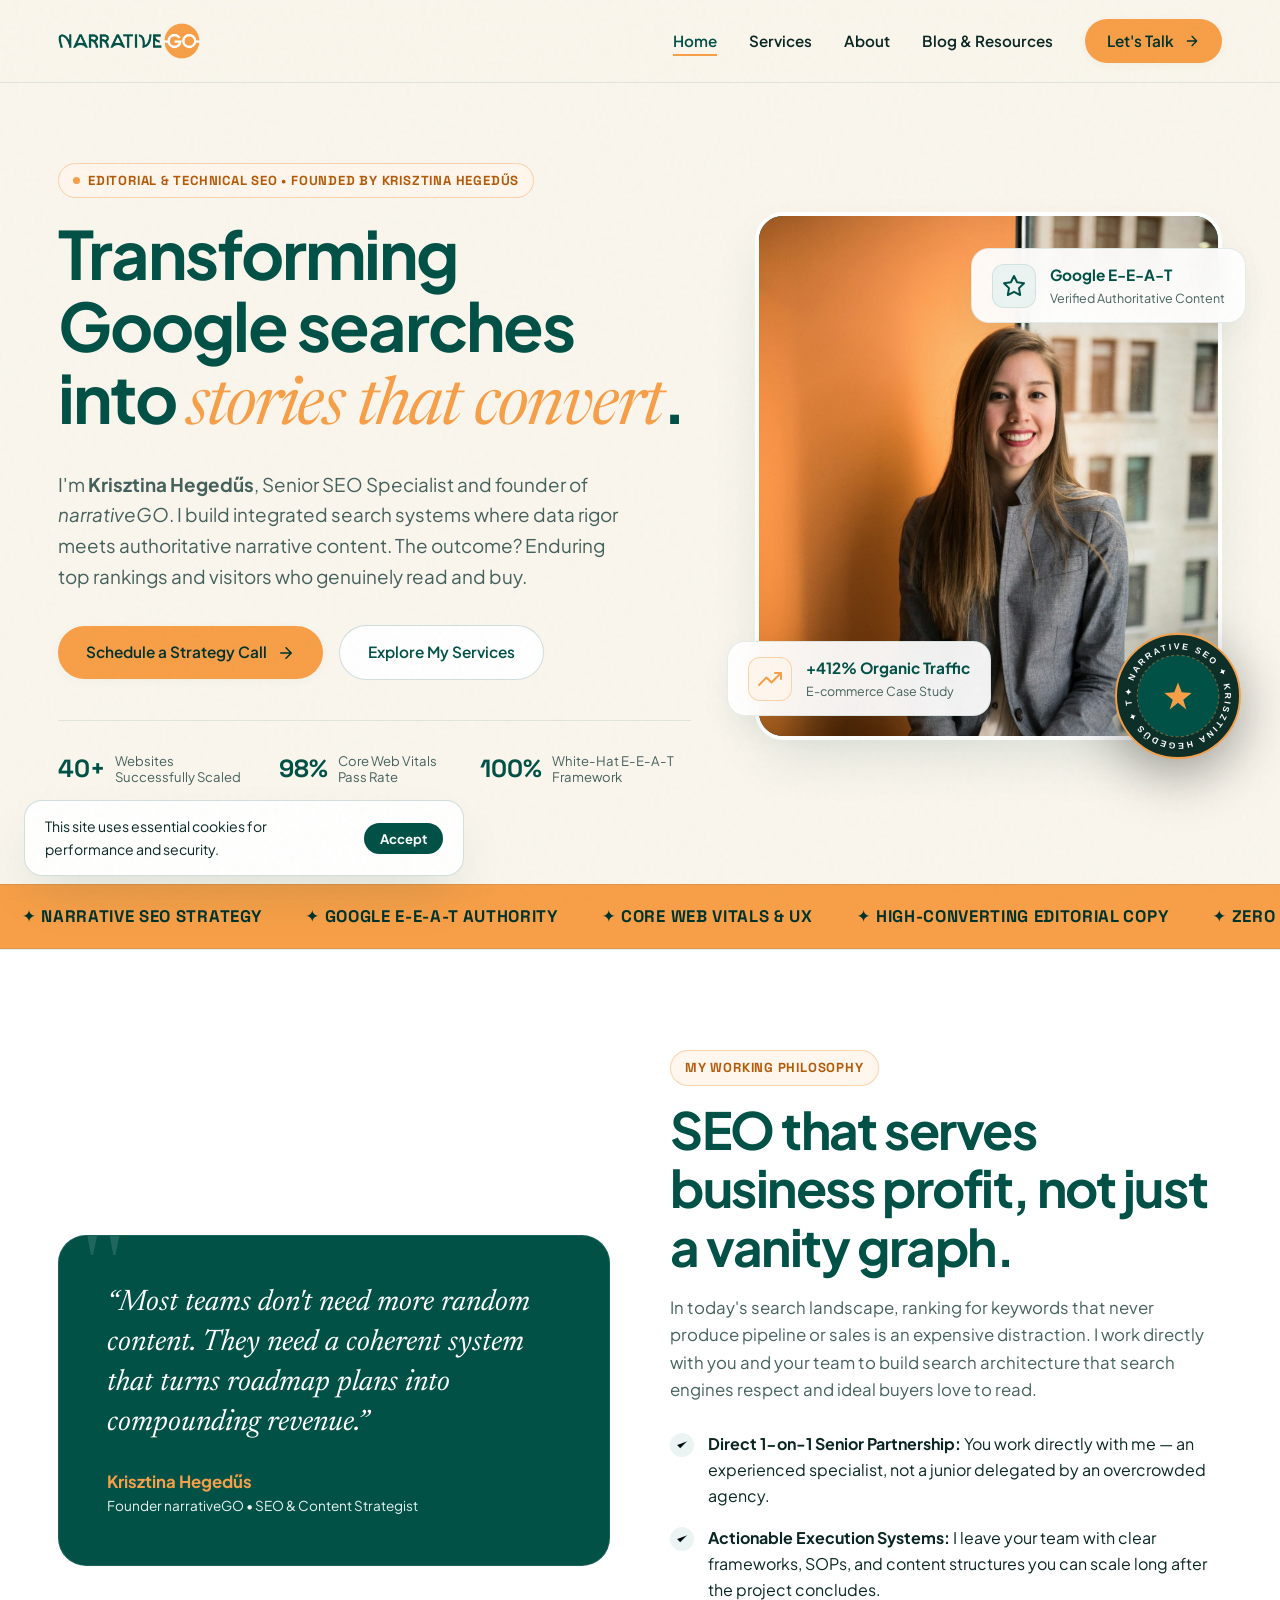
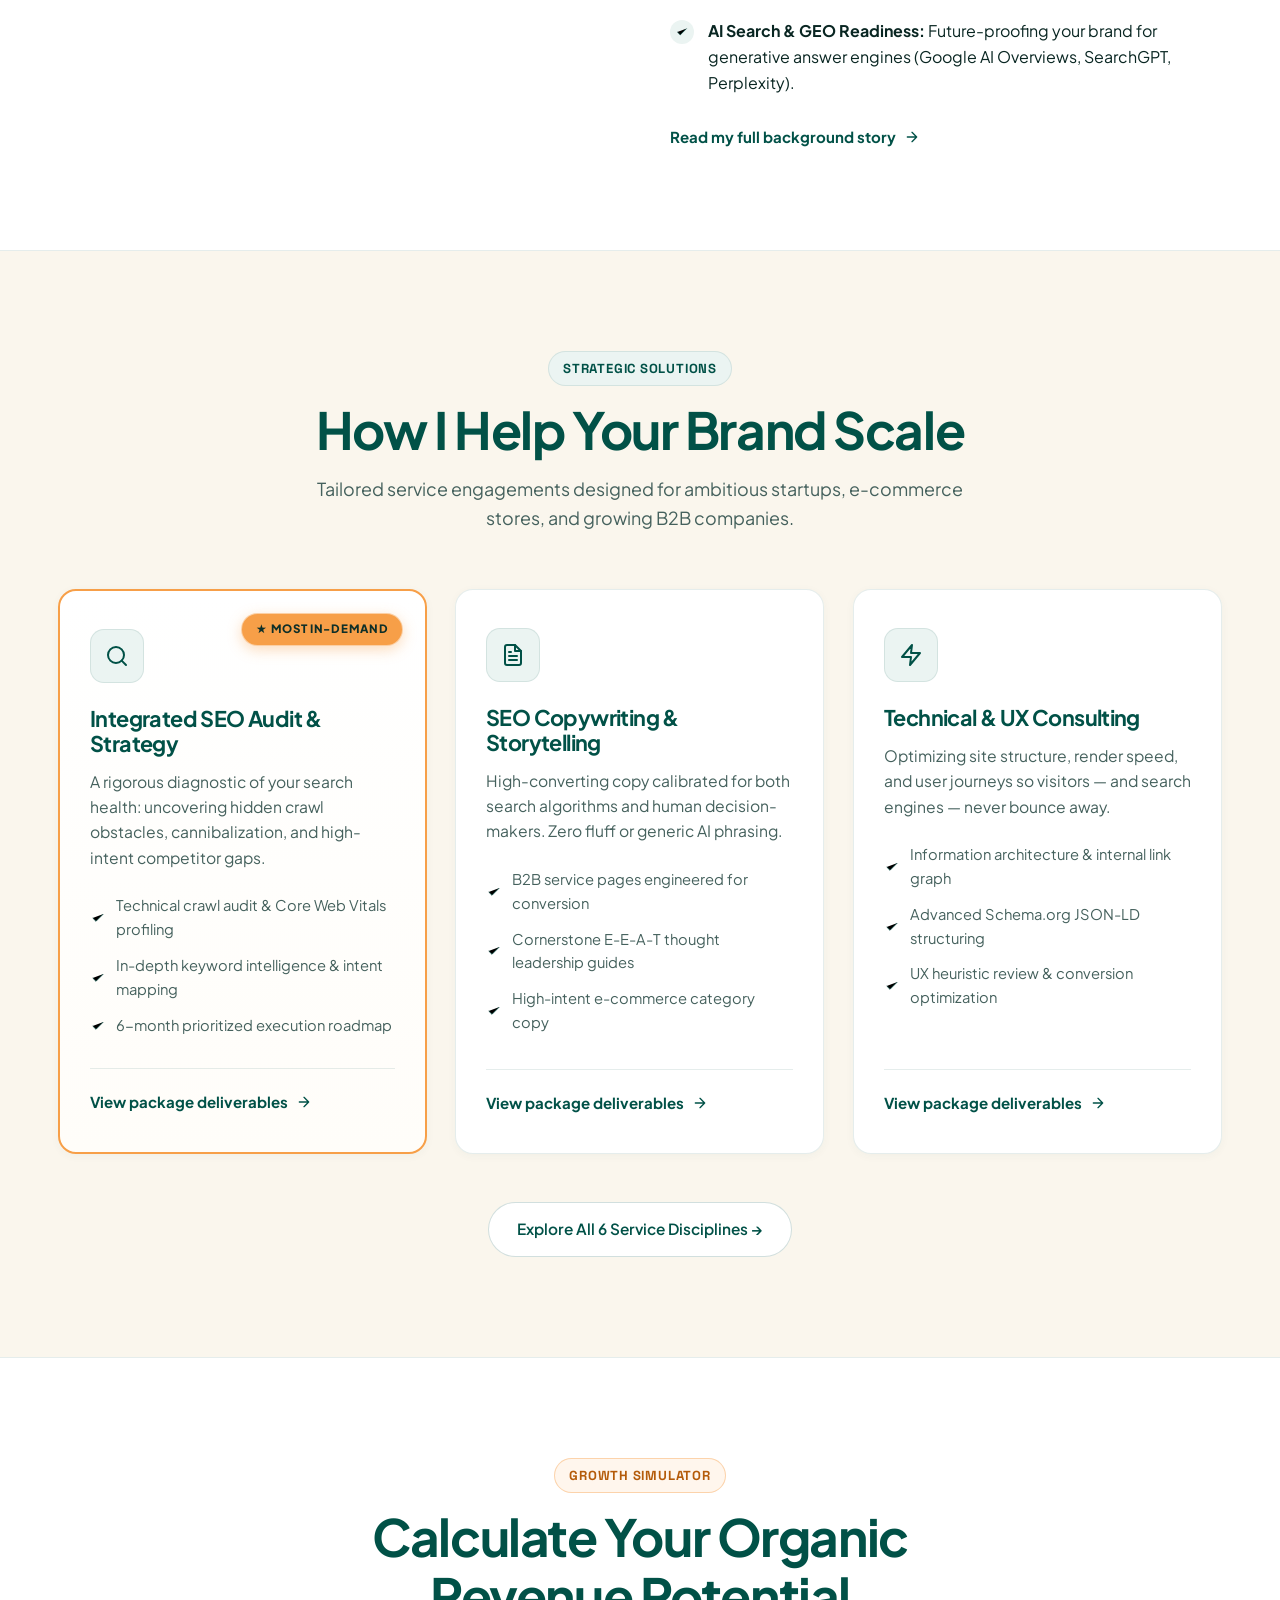
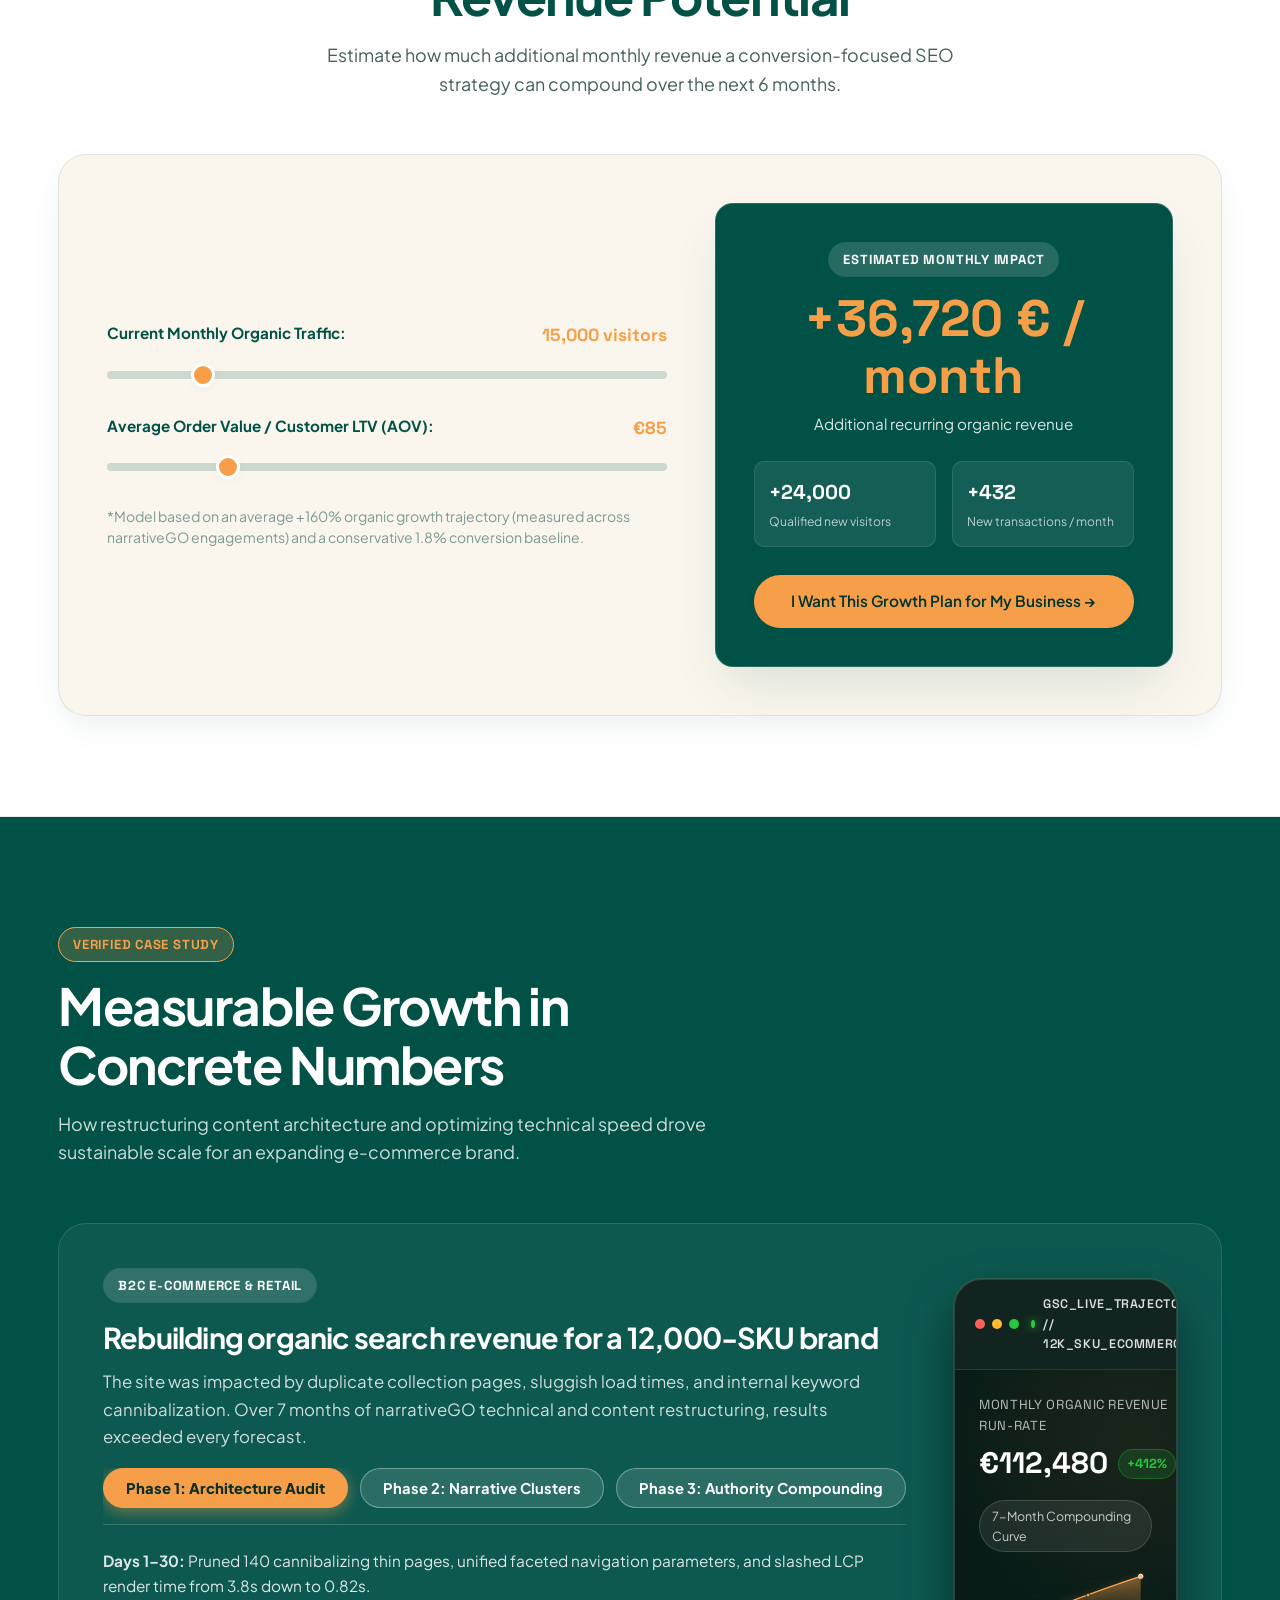
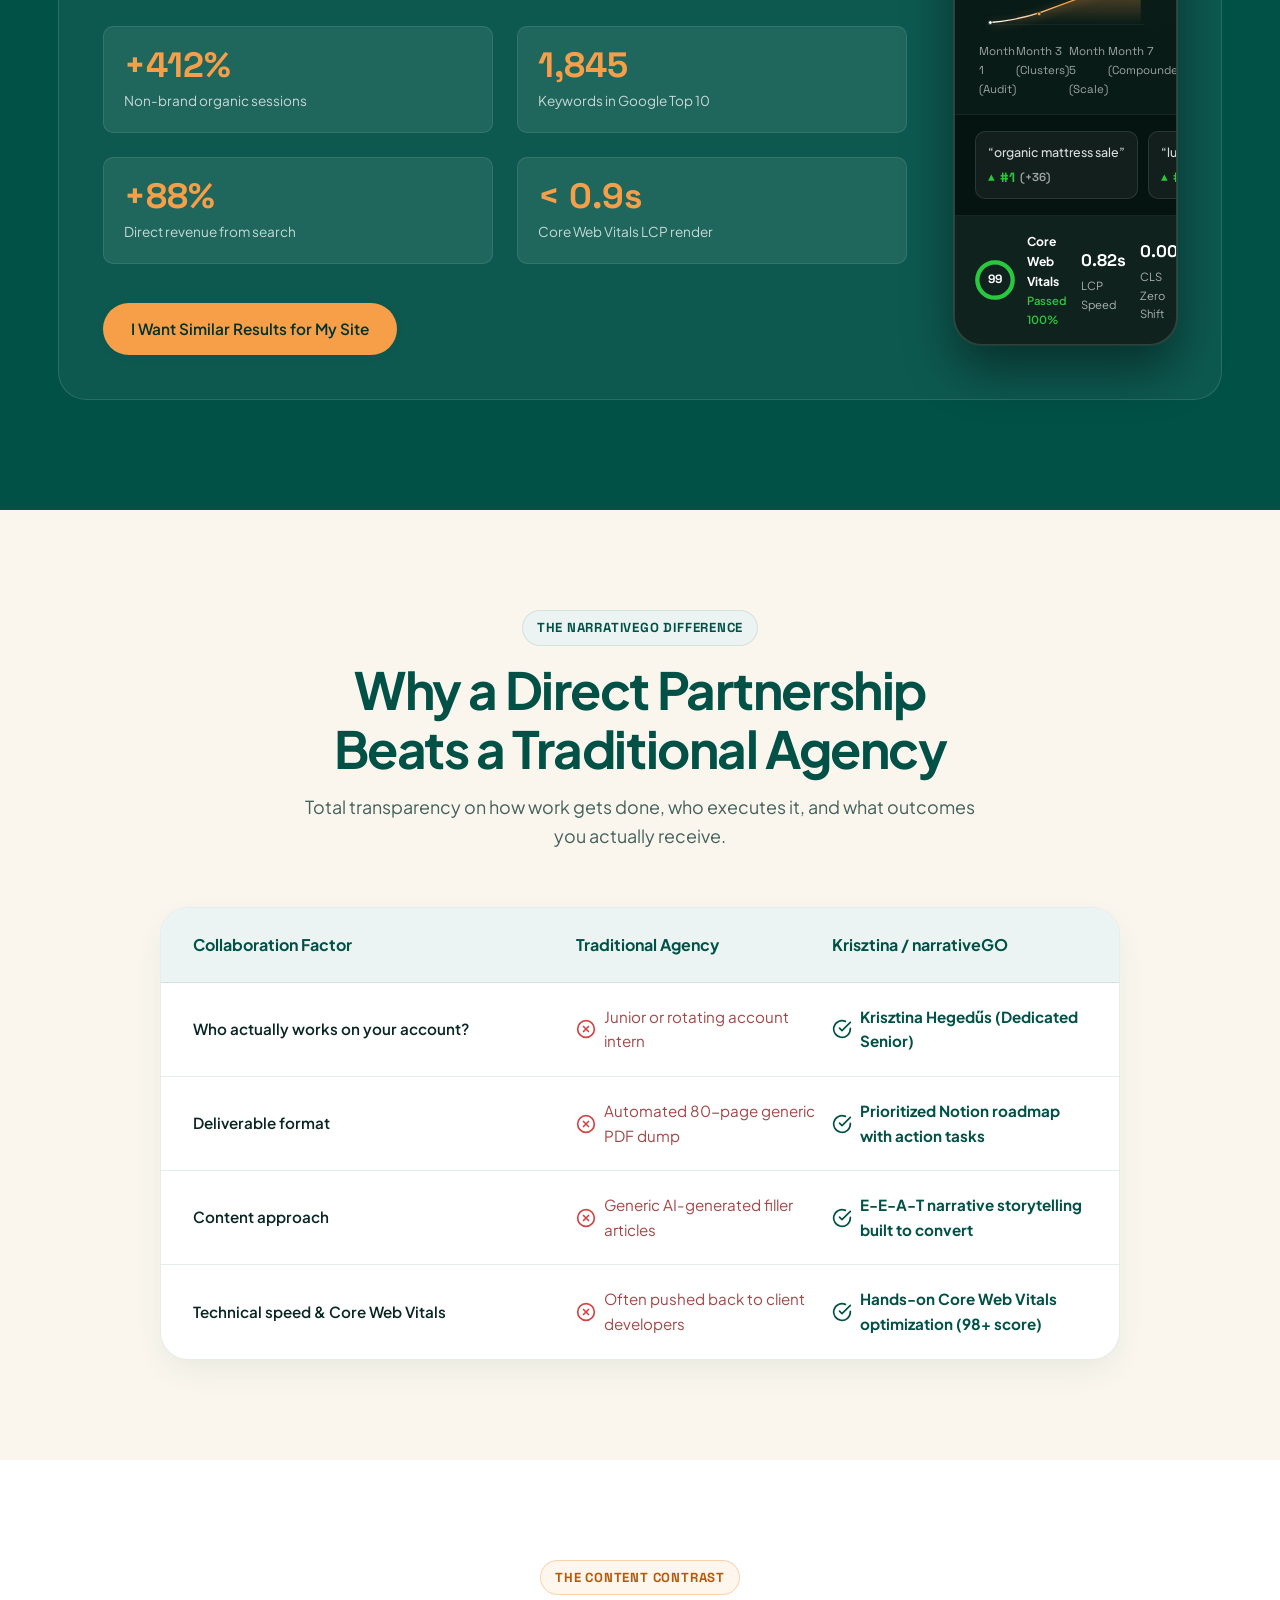
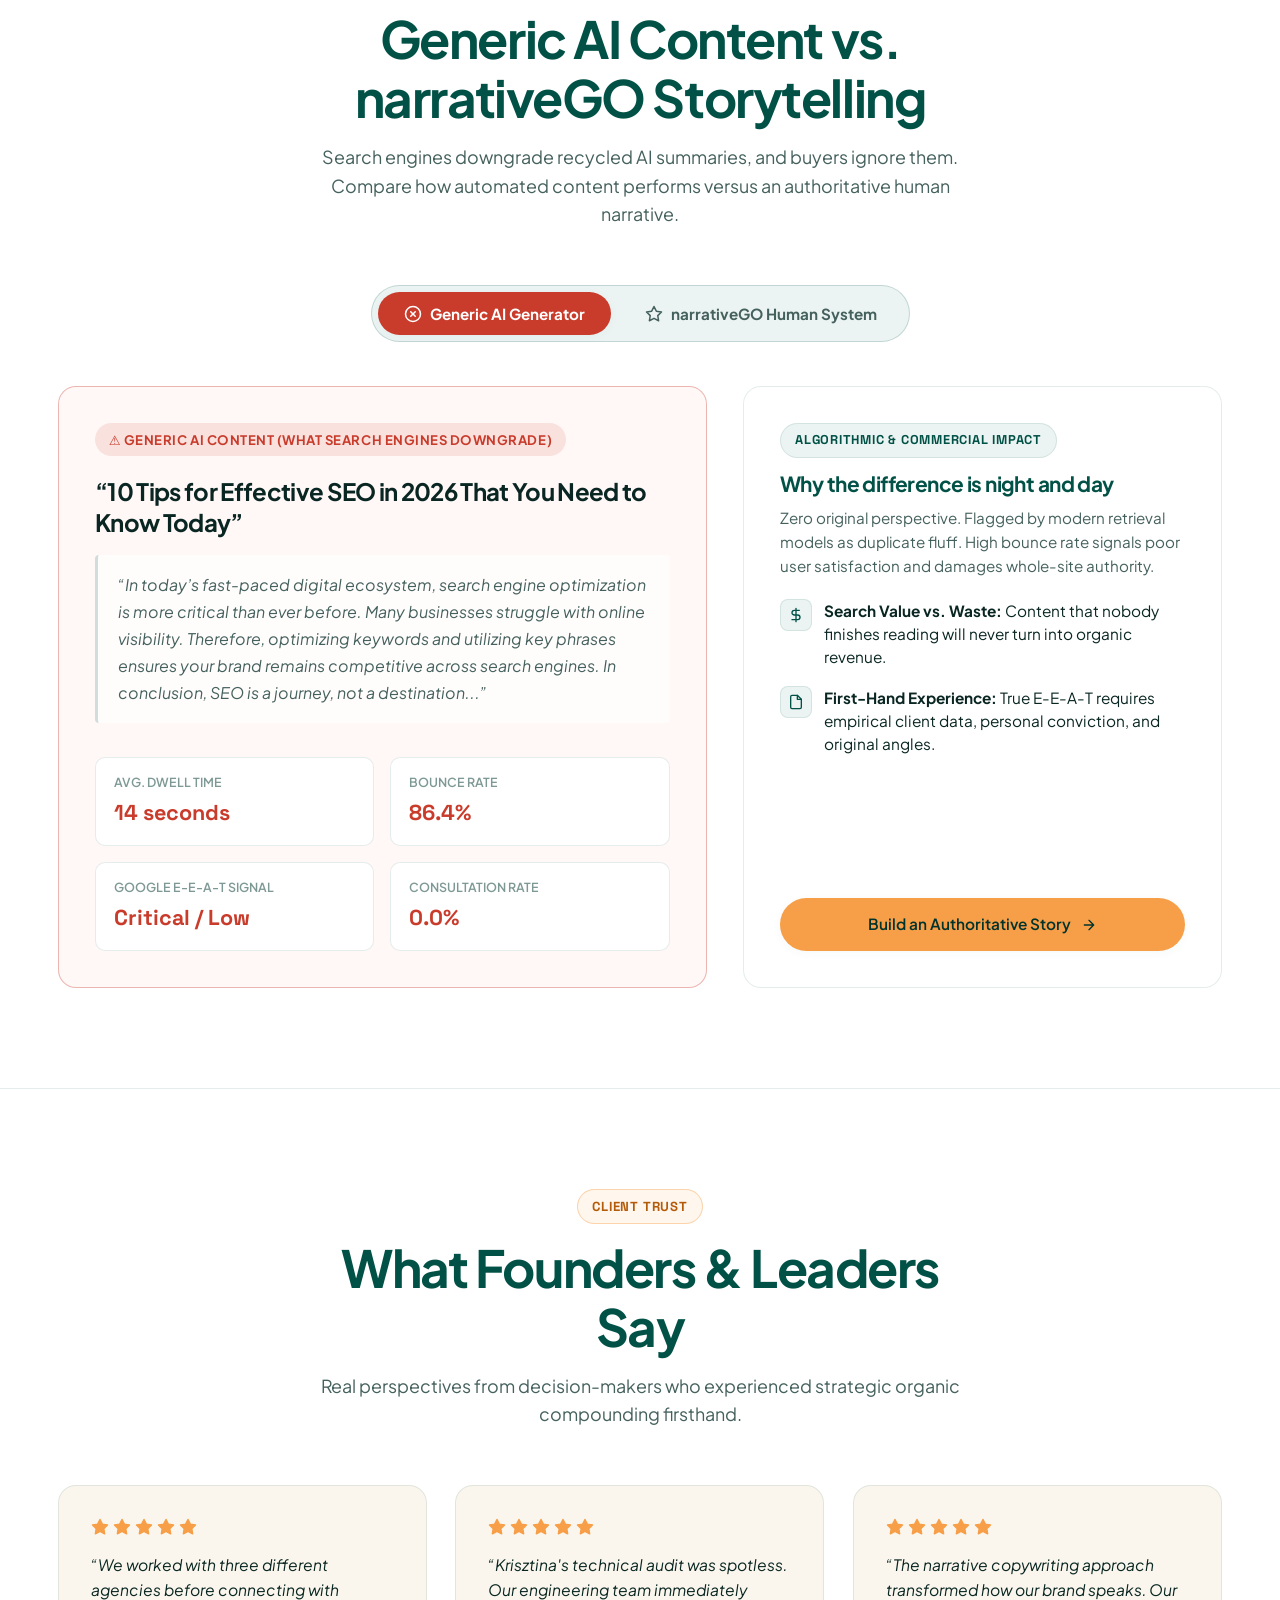
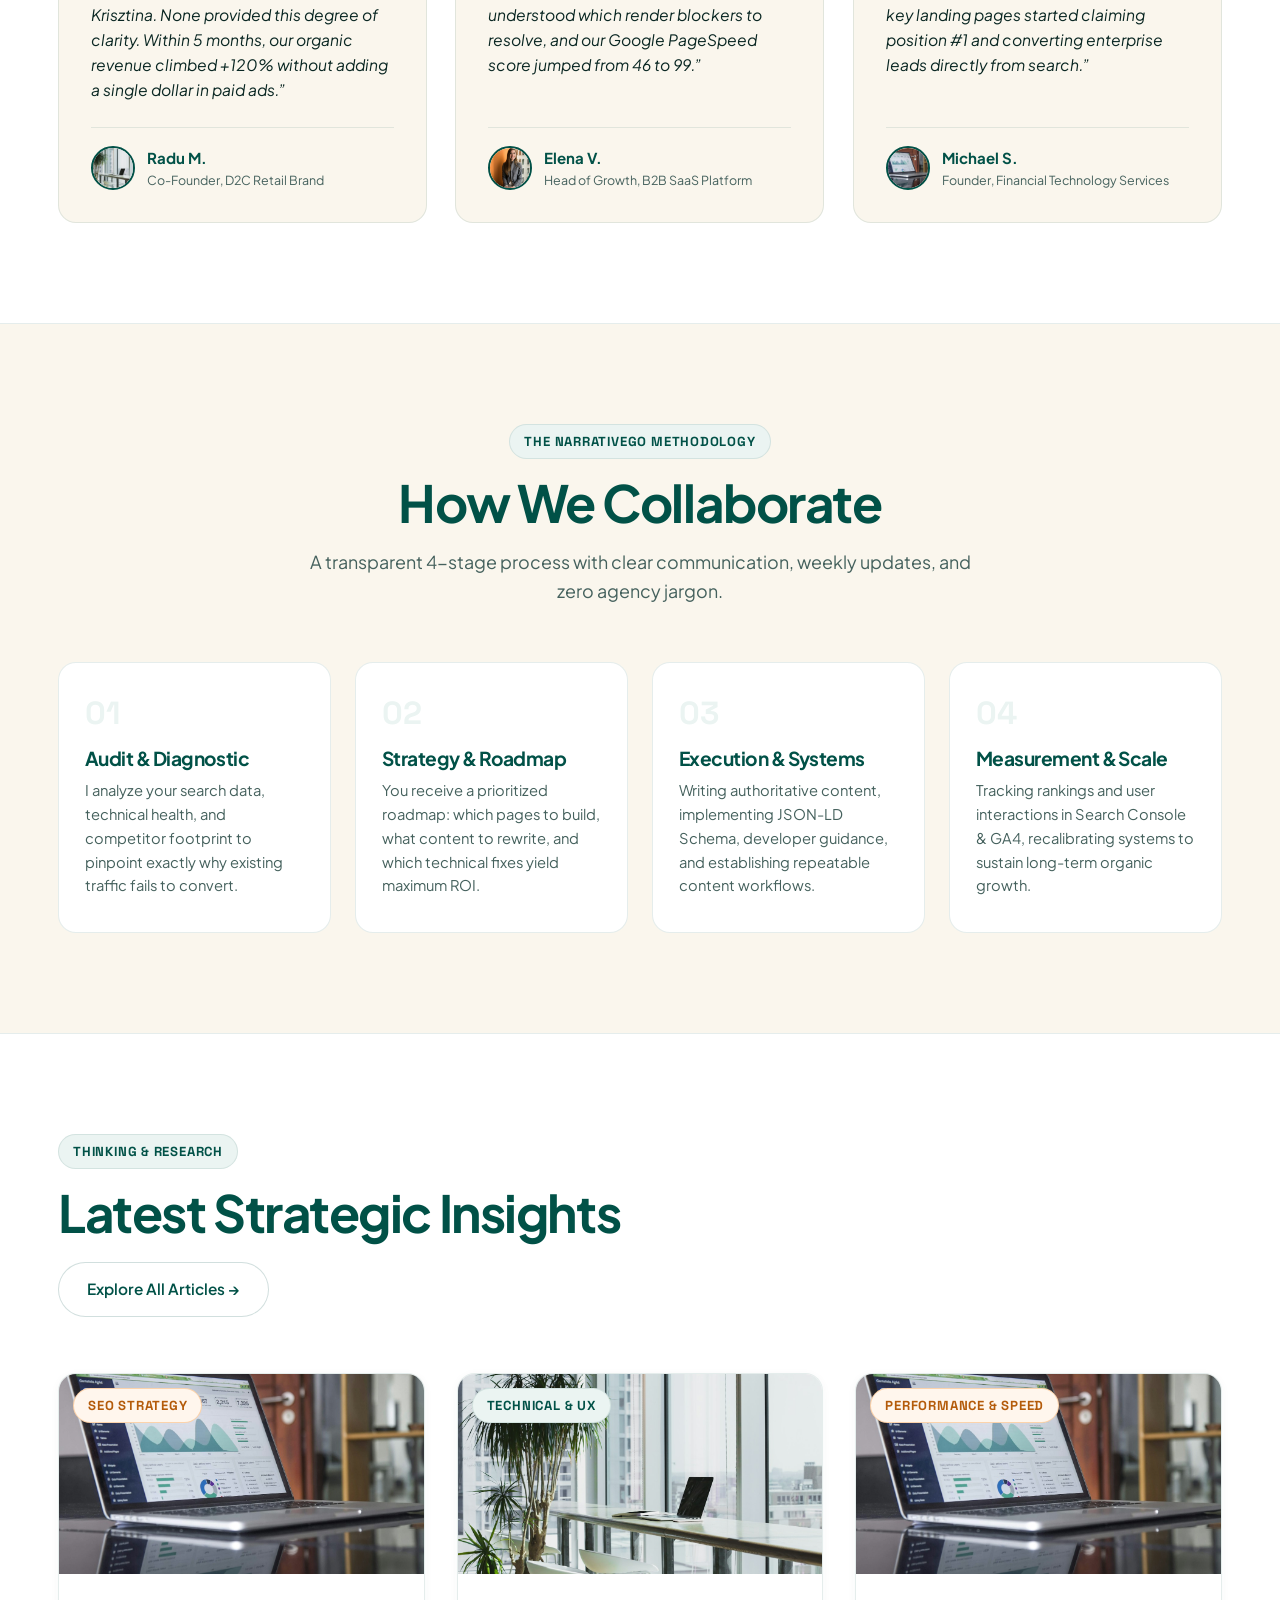
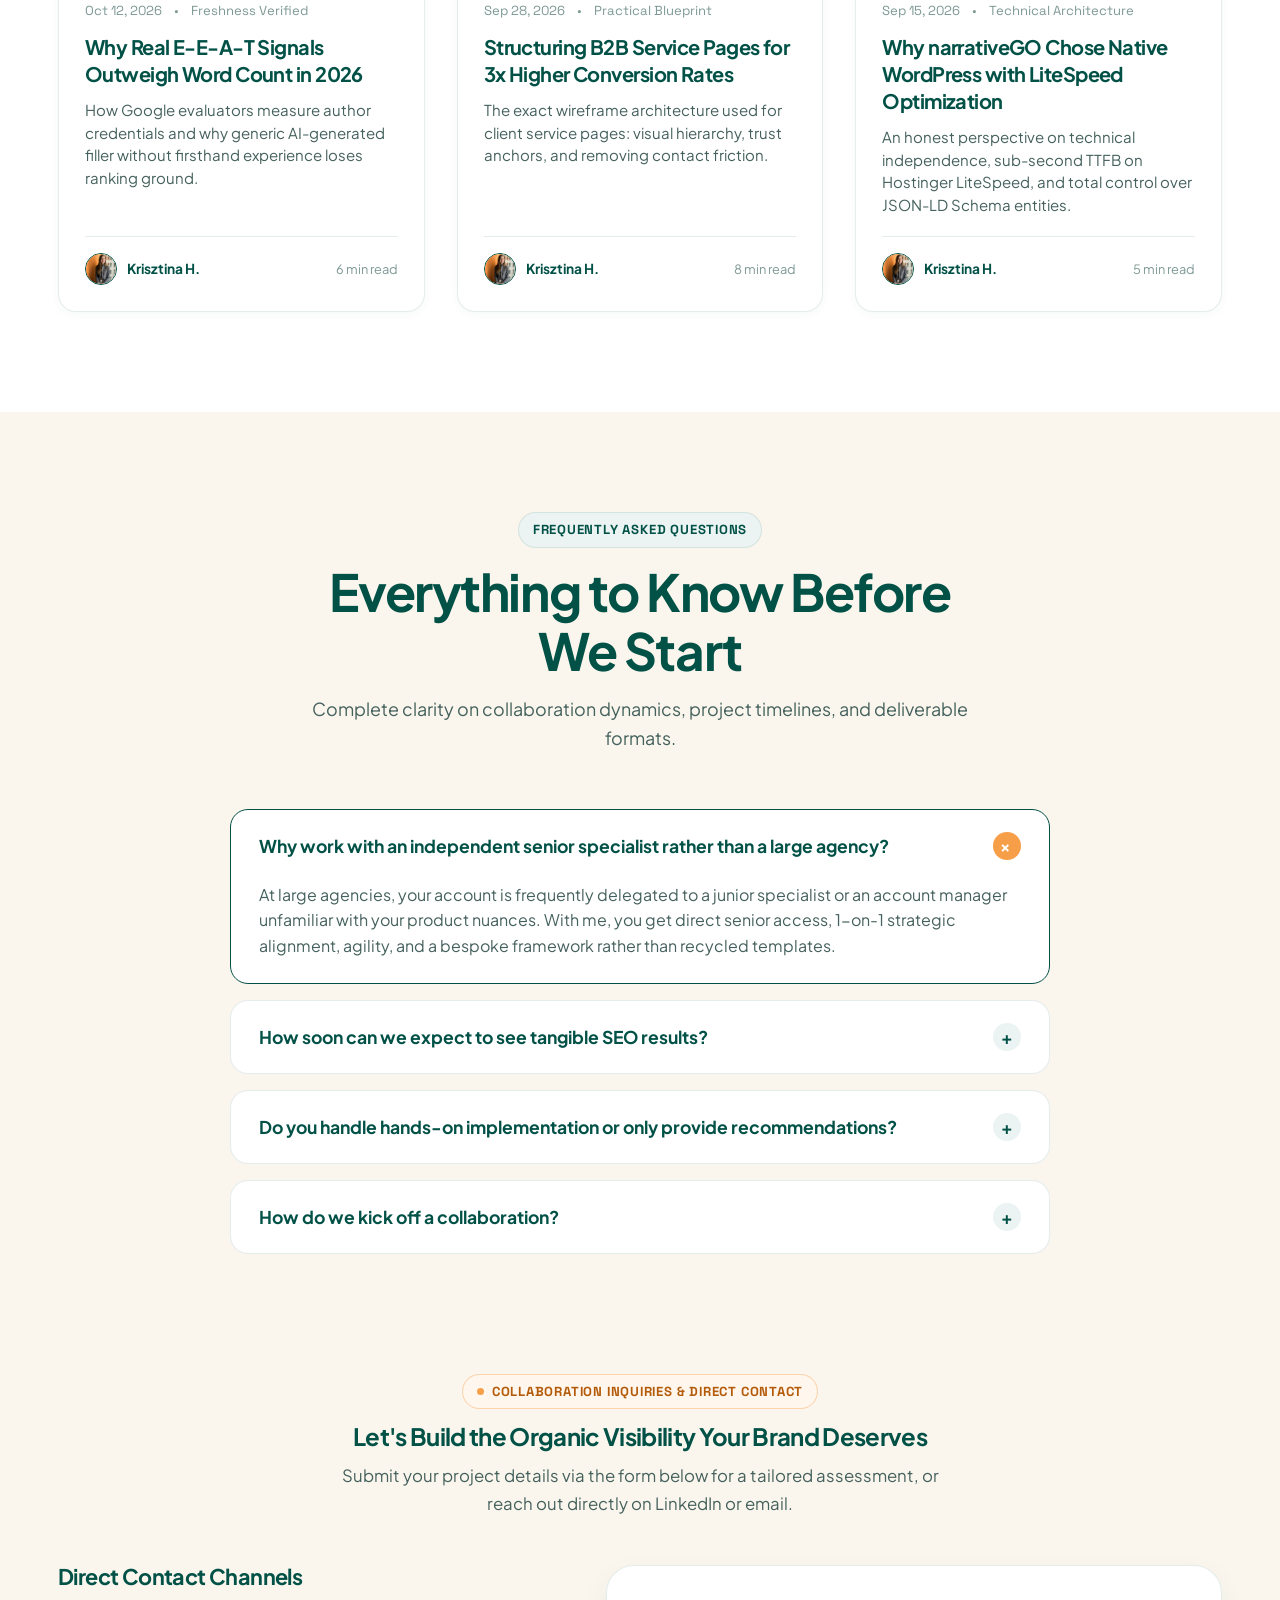
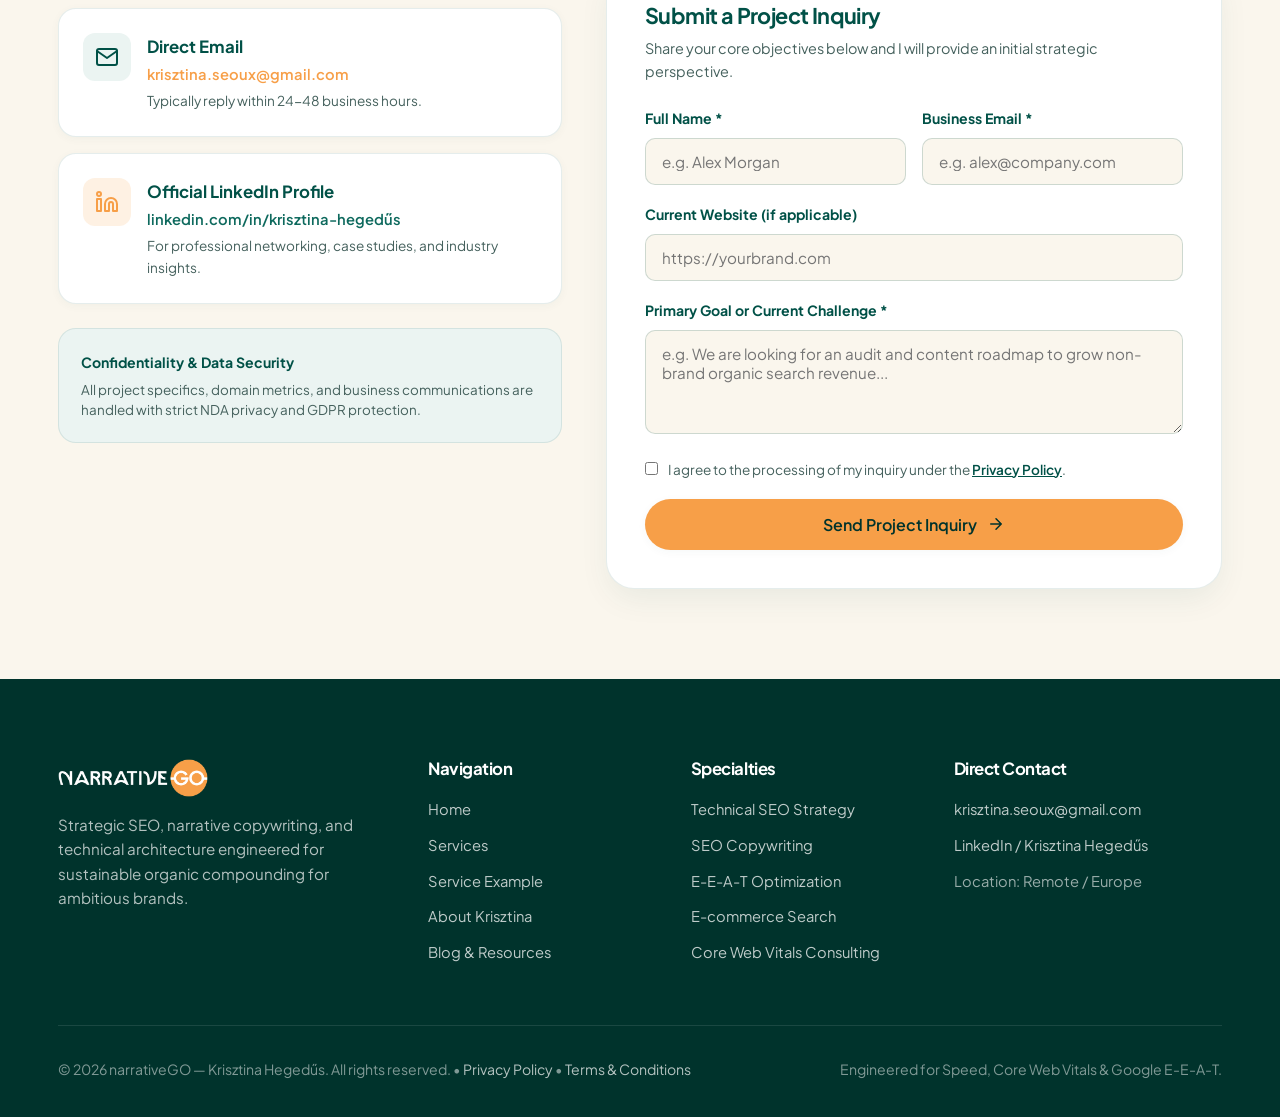
==== commit 43e6e639: "feat(ux): fix milestone font contrast, badge positioning, add scroll-rotating seal and live interact" ====
--- a/index.html
+++ b/index.html
@@ -51,6 +51,8 @@
   </script>
 </head>
 <body>
+  <!-- Top Reading Progress Bar -->
+  <div class="scroll-progress-bar" id="scrollProgressBar" aria-hidden="true"></div>
 
   <!-- HEADER / NAVIGATION -->
   <header class="site-header" id="top">
@@ -129,6 +131,25 @@
             <img src="assets/img/krisztina-hegedus.jpg" alt="Krisztina Hegedűs — Senior SEO & Content Strategist" loading="eager" width="600" height="750">
           </div>
 
+          <!-- Rotating Scroll Stamp -->
+          <div class="scroll-rotate-seal" id="heroScrollSeal" aria-hidden="true" title="Narrative SEO Strategy • Krisztina Hegedűs">
+            <svg viewBox="0 0 180 180" class="rotating-seal-svg">
+              <defs>
+                <path id="sealPath" d="M 90, 90 m -62, 0 a 62,62 0 1,1 124,0 a 62,62 0 1,1 -124,0" />
+              </defs>
+              <circle cx="90" cy="90" r="82" fill="#0E2F28" stroke="#F79F48" stroke-width="2.5" />
+              <circle cx="90" cy="90" r="54" fill="#015147" stroke="rgba(247, 159, 72, 0.4)" stroke-width="1.5" stroke-dasharray="4 3" />
+              <text font-size="11.5" font-family="'Outfit', sans-serif" font-weight="800" letter-spacing="3" fill="#FFFFFF">
+                <textPath href="#sealPath" startOffset="0%">
+                  ✦ NARRATIVE SEO ✦ KRISZTINA HEGEDŰS ✦ TOP 1% ✦
+                </textPath>
+              </text>
+              <g transform="translate(90, 90)">
+                <polygon points="0,-18 5,-5 18,-4 7,5 11,18 0,9 -11,18 -7,5 -18,-4 -5,-5" fill="#F79F48" />
+              </g>
+            </svg>
+          </div>
+
           <!-- Floating Interactive Badges -->
           <div class="floating-pill pill-growth">
             <div class="icon-box icon-box-orange" style="width: 44px; height: 44px; border-radius: 12px;">
@@ -246,7 +267,7 @@
         <div class="services-grid">
           <!-- Service 1 -->
           <div class="service-card featured spotlight-card reveal-on-scroll">
-            <span class="badge badge-orange service-featured-badge">Most In-Demand</span>
+            <span class="badge badge-orange service-featured-badge">★ Most In-Demand</span>
             <div>
               <div class="service-icon-wrap">
                 <div class="icon-box">
@@ -479,8 +500,131 @@
             <a href="#contact" class="btn btn-primary" style="margin-top: 10px;">I Want Similar Results for My Site</a>
           </div>
 
-          <div class="case-image-box">
-            <img src="assets/img/seo-case-study.jpg" alt="Real search growth performance metrics" loading="lazy" width="600" height="340">
+          <div class="case-image-box seo-live-terminal" id="seoLiveTerminal">
+            <!-- Terminal Header -->
+            <div class="terminal-header">
+              <div class="terminal-dots">
+                <span class="dot dot-red"></span>
+                <span class="dot dot-yellow"></span>
+                <span class="dot dot-green"></span>
+              </div>
+              <div class="terminal-title">
+                <span class="pulse-indicator"></span>
+                <span>GSC_LIVE_TRAJECTORY // 12K_SKU_ECOMMERCE</span>
+              </div>
+              <div class="terminal-tag">VERIFIED API SYNC</div>
+            </div>
+
+            <!-- Terminal Live Chart -->
+            <div class="terminal-chart-area">
+              <div class="chart-meta">
+                <div>
+                  <div class="chart-metric-title">Monthly Organic Revenue Run-Rate</div>
+                  <div class="chart-metric-val">€112,480 <span class="chart-badge-up">+412%</span></div>
+                </div>
+                <div class="chart-timeline-pill">7-Month Compounding Curve</div>
+              </div>
+
+              <!-- Animated SVG Chart -->
+              <div class="svg-chart-container">
+                <svg viewBox="0 0 460 170" class="live-growth-svg" id="liveGrowthSvg">
+                  <defs>
+                    <linearGradient id="curveGradient" x1="0" y1="0" x2="0" y2="1">
+                      <stop offset="0%" stop-color="#F79F48" stop-opacity="0.45"/>
+                      <stop offset="100%" stop-color="#F79F48" stop-opacity="0.0"/>
+                    </linearGradient>
+                    <linearGradient id="strokeGradient" x1="0" y1="0" x2="1" y2="0">
+                      <stop offset="0%" stop-color="#FFFFFF"/>
+                      <stop offset="50%" stop-color="#F79F48"/>
+                      <stop offset="100%" stop-color="#FFA857"/>
+                    </linearGradient>
+                  </defs>
+
+                  <!-- Subtle Grid Lines -->
+                  <line x1="20" y1="35" x2="440" y2="35" stroke="rgba(255,255,255,0.08)" stroke-dasharray="3 3"/>
+                  <line x1="20" y1="75" x2="440" y2="75" stroke="rgba(255,255,255,0.08)" stroke-dasharray="3 3"/>
+                  <line x1="20" y1="115" x2="440" y2="115" stroke="rgba(255,255,255,0.08)" stroke-dasharray="3 3"/>
+                  <line x1="20" y1="150" x2="440" y2="150" stroke="rgba(255,255,255,0.15)"/>
+
+                  <!-- Gradient Area Fill -->
+                  <path class="chart-area-path" d="M 30,145 C 90,140 140,130 200,105 C 270,78 350,48 430,22 L 430,150 L 30,150 Z" fill="url(#curveGradient)" />
+
+                  <!-- Main Compounding Stroke Path -->
+                  <path class="chart-line-path" id="chartLinePath" d="M 30,145 C 90,140 140,130 200,105 C 270,78 350,48 430,22" fill="none" stroke="url(#strokeGradient)" stroke-width="3.5" stroke-linecap="round"/>
+
+                  <!-- Milestone Interactive Data Nodes -->
+                  <g class="chart-node" data-tip="Month 1: €14.2k • Architecture Audit">
+                    <circle cx="30" cy="145" r="5" fill="#FFFFFF" stroke="#0E2F28" stroke-width="2"/>
+                  </g>
+                  <g class="chart-node" data-tip="Month 3: €38.4k • Canonical Cleanup">
+                    <circle cx="160" cy="122" r="5" fill="#F79F48" stroke="#0E2F28" stroke-width="2"/>
+                  </g>
+                  <g class="chart-node" data-tip="Month 5: €76.8k • 12 Buyer Clusters">
+                    <circle cx="290" cy="72" r="5" fill="#F79F48" stroke="#0E2F28" stroke-width="2"/>
+                  </g>
+                  <g class="chart-node pulse-node" data-tip="Month 7: €112.5k (+412% Peak)">
+                    <circle cx="430" cy="22" r="8" fill="#F79F48" opacity="0.3" class="pulse-ring"/>
+                    <circle cx="430" cy="22" r="5.5" fill="#FFA857" stroke="#FFFFFF" stroke-width="2.5"/>
+                  </g>
+                </svg>
+                
+                <!-- Timeline Months Axis -->
+                <div class="chart-axis-labels">
+                  <span>Month 1 (Audit)</span>
+                  <span>Month 3 (Clusters)</span>
+                  <span>Month 5 (Scale)</span>
+                  <span>Month 7 (Compounded)</span>
+                </div>
+              </div>
+            </div>
+
+            <!-- Live Keyword Position Velocity Tracker -->
+            <div class="terminal-keywords-bar">
+              <div class="keyword-item-chip">
+                <div class="keyword-term">“organic mattress sale”</div>
+                <div class="keyword-rank-pill"><span class="arrow-up">▲</span> #1 <span class="rank-delta">(+36)</span></div>
+              </div>
+              <div class="keyword-item-chip">
+                <div class="keyword-term">“luxury sustainable bedding”</div>
+                <div class="keyword-rank-pill"><span class="arrow-up">▲</span> #2 <span class="rank-delta">(+27)</span></div>
+              </div>
+              <div class="keyword-item-chip">
+                <div class="keyword-term">“non-toxic linen duvet”</div>
+                <div class="keyword-rank-pill"><span class="arrow-up">▲</span> #1 <span class="rank-delta">(+40)</span></div>
+              </div>
+            </div>
+
+            <!-- Real-Time Speed & UX Mini-Gauge -->
+            <div class="terminal-footer-metrics">
+              <div class="footer-metric-pill">
+                <div class="radial-ring-wrap">
+                  <svg viewBox="0 0 36 36" class="circular-chart-green">
+                    <path class="circle-bg" d="M18 2.0845 a 15.9155 15.9155 0 0 1 0 31.831 a 15.9155 15.9155 0 0 1 0 -31.831"/>
+                    <path class="circle-fill" stroke-dasharray="99, 100" d="M18 2.0845 a 15.9155 15.9155 0 0 1 0 31.831 a 15.9155 15.9155 0 0 1 0 -31.831"/>
+                  </svg>
+                  <span class="ring-label">99</span>
+                </div>
+                <div>
+                  <div class="ring-desc-title">Core Web Vitals</div>
+                  <div class="ring-desc-val">Passed 100%</div>
+                </div>
+              </div>
+
+              <div class="footer-metric-stat">
+                <span class="stat-num">0.82s</span>
+                <span class="stat-name">LCP Speed</span>
+              </div>
+
+              <div class="footer-metric-stat">
+                <span class="stat-num">0.00</span>
+                <span class="stat-name">CLS Zero Shift</span>
+              </div>
+
+              <div class="footer-metric-stat">
+                <span class="stat-num">14ms</span>
+                <span class="stat-name">INP Instant</span>
+              </div>
+            </div>
           </div>
         </div>
       </div>
--- a/assets/css/style.css
+++ b/assets/css/style.css
@@ -754,8 +754,24 @@
 
 .service-featured-badge {
   position: absolute;
-  top: -12px;
-  right: 24px;
+  top: 22px;
+  right: 22px;
+  z-index: 5;
+  background: var(--orange-accent);
+  color: #0E2F28 !important;
+  font-family: var(--font-main);
+  font-weight: 800;
+  font-size: 0.72rem;
+  letter-spacing: 0.06em;
+  text-transform: uppercase;
+  padding: 6px 14px;
+  border-radius: var(--radius-full);
+  box-shadow: 0 4px 14px rgba(247, 159, 72, 0.35);
+  border: 1px solid rgba(255, 255, 255, 0.5);
+  display: inline-flex;
+  align-items: center;
+  gap: 6px;
+  white-space: nowrap;
 }
 
 .service-icon-wrap {
@@ -2334,28 +2350,38 @@
   display: flex;
   gap: 12px;
   margin-bottom: 24px;
-  border-bottom: 1px solid var(--border-light);
-  padding-bottom: 14px;
+  border-bottom: 1px solid rgba(255, 255, 255, 0.18);
+  padding-bottom: 16px;
   overflow-x: auto;
 }
 
 .milestone-btn {
-  background: transparent;
-  border: none;
+  background: rgba(255, 255, 255, 0.12);
+  border: 1px solid rgba(255, 255, 255, 0.35);
   font-family: var(--font-main);
   font-size: 0.92rem;
-  font-weight: 600;
-  color: var(--text-muted);
-  padding: 8px 16px;
+  font-weight: 700;
+  color: #FFFFFF !important;
+  padding: 10px 22px;
   border-radius: var(--radius-full);
   cursor: pointer;
   white-space: nowrap;
   transition: all var(--transition-fast);
 }
 
+.milestone-btn:hover {
+  background: rgba(255, 255, 255, 0.22);
+  color: #FFFFFF !important;
+  border-color: rgba(255, 255, 255, 0.7);
+  transform: translateY(-1px);
+}
+
 .milestone-btn.active {
-  background: var(--teal-primary);
-  color: #FFFFFF;
+  background: var(--orange-accent) !important;
+  color: #0E2F28 !important;
+  font-weight: 800;
+  border-color: var(--orange-accent) !important;
+  box-shadow: 0 4px 16px rgba(247, 159, 72, 0.45);
 }
 
 .milestone-panel {
@@ -2377,3 +2403,404 @@
     grid-template-columns: 1fr;
   }
 }
+
+/* ==========================================================================
+   7. SUPER WOW UX: MOTION SUITE, ROTATING SEALS & LIVE SEO TERMINAL
+   ========================================================================== */
+
+/* Top Reading Progress Bar */
+.scroll-progress-bar {
+  position: fixed;
+  top: 0;
+  left: 0;
+  height: 3.5px;
+  width: 0%;
+  background: linear-gradient(90deg, var(--orange-accent) 0%, #FFB066 50%, #48C78E 100%);
+  z-index: 9999;
+  transition: width 0.05s ease-out;
+  box-shadow: 0 0 10px rgba(247, 159, 72, 0.7);
+  pointer-events: none;
+}
+
+/* Rotating Seal Stamp (Hero & Interactive) */
+.scroll-rotate-seal {
+  position: absolute;
+  bottom: -24px;
+  right: -24px;
+  width: 136px;
+  height: 136px;
+  z-index: 20;
+  cursor: pointer;
+  filter: drop-shadow(0 14px 28px rgba(0, 0, 0, 0.35));
+  transition: transform 0.15s cubic-bezier(0.1, 1, 0.1, 1);
+  user-select: none;
+}
+
+.scroll-rotate-seal:hover {
+  filter: drop-shadow(0 18px 36px rgba(247, 159, 72, 0.45));
+}
+
+.rotating-seal-svg {
+  width: 100%;
+  height: 100%;
+  transform-origin: center;
+  animation: sealGentleSpin 26s linear infinite;
+}
+
+@keyframes sealGentleSpin {
+  from { transform: rotate(0deg); }
+  to { transform: rotate(360deg); }
+}
+
+/* Scroll Rotating Geometric Badges */
+.scroll-spin-cw {
+  display: inline-block;
+  transform-origin: center;
+  transition: transform 0.1s ease-out;
+}
+
+.scroll-spin-ccw {
+  display: inline-block;
+  transform-origin: center;
+  transition: transform 0.1s ease-out;
+}
+
+/* 3D Perspective Tilt on Interactive Cards */
+.service-card,
+.spotlight-card,
+.metric-card,
+.quote-box,
+.contrast-card {
+  transform-style: preserve-3d;
+  will-change: transform;
+}
+
+/* LIVE SEO PERFORMANCE & GROWTH TERMINAL */
+.seo-live-terminal {
+  background: #081B17;
+  border: 1px solid rgba(255, 255, 255, 0.16);
+  border-radius: var(--radius-lg);
+  padding: 0;
+  overflow: hidden;
+  box-shadow: 0 24px 50px rgba(0, 0, 0, 0.45), 0 0 0 1px rgba(247, 159, 72, 0.15);
+  display: flex;
+  flex-direction: column;
+}
+
+.terminal-header {
+  background: rgba(255, 255, 255, 0.04);
+  border-bottom: 1px solid rgba(255, 255, 255, 0.1);
+  padding: 14px 20px;
+  display: flex;
+  align-items: center;
+  justify-content: space-between;
+  gap: 12px;
+}
+
+.terminal-dots {
+  display: flex;
+  align-items: center;
+  gap: 7px;
+}
+
+.terminal-dots .dot {
+  width: 10px;
+  height: 10px;
+  border-radius: 50%;
+  display: inline-block;
+}
+
+.dot-red { background: #FF5F56; }
+.dot-yellow { background: #FFBD2E; }
+.dot-green { background: #27C93F; }
+
+.terminal-title {
+  display: flex;
+  align-items: center;
+  gap: 8px;
+  font-family: var(--font-mono);
+  font-size: 0.78rem;
+  letter-spacing: 0.05em;
+  color: rgba(255, 255, 255, 0.85);
+  font-weight: 600;
+}
+
+.pulse-indicator {
+  width: 8px;
+  height: 8px;
+  border-radius: 50%;
+  background: #27C93F;
+  box-shadow: 0 0 8px #27C93F;
+  animation: pulseGreen 1.8s infinite;
+}
+
+@keyframes pulseGreen {
+  0% { transform: scale(1); opacity: 1; }
+  50% { transform: scale(1.4); opacity: 0.4; }
+  100% { transform: scale(1); opacity: 1; }
+}
+
+.terminal-tag {
+  font-family: var(--font-mono);
+  font-size: 0.68rem;
+  font-weight: 700;
+  color: var(--orange-accent);
+  background: rgba(247, 159, 72, 0.15);
+  border: 1px solid rgba(247, 159, 72, 0.3);
+  padding: 3px 8px;
+  border-radius: var(--radius-sm);
+  text-transform: uppercase;
+}
+
+.terminal-chart-area {
+  padding: 24px 24px 16px;
+  background: radial-gradient(circle at 80% 20%, rgba(247, 159, 72, 0.08) 0%, transparent 60%);
+}
+
+.chart-meta {
+  display: flex;
+  justify-content: space-between;
+  align-items: flex-start;
+  margin-bottom: 16px;
+  flex-wrap: wrap;
+  gap: 12px;
+}
+
+.chart-metric-title {
+  font-size: 0.82rem;
+  color: rgba(255, 255, 255, 0.7);
+  text-transform: uppercase;
+  letter-spacing: 0.05em;
+  font-family: var(--font-mono);
+}
+
+.chart-metric-val {
+  font-family: var(--font-mono);
+  font-size: 1.85rem;
+  font-weight: 800;
+  color: #FFFFFF;
+  display: flex;
+  align-items: center;
+  gap: 10px;
+  margin-top: 4px;
+}
+
+.chart-badge-up {
+  font-size: 0.82rem;
+  font-weight: 800;
+  color: #27C93F;
+  background: rgba(39, 201, 63, 0.15);
+  border: 1px solid rgba(39, 201, 63, 0.3);
+  padding: 3px 8px;
+  border-radius: var(--radius-full);
+}
+
+.chart-timeline-pill {
+  font-size: 0.78rem;
+  color: rgba(255, 255, 255, 0.75);
+  background: rgba(255, 255, 255, 0.08);
+  border: 1px solid rgba(255, 255, 255, 0.14);
+  padding: 5px 12px;
+  border-radius: var(--radius-full);
+}
+
+.svg-chart-container {
+  width: 100%;
+  position: relative;
+}
+
+.live-growth-svg {
+  width: 100%;
+  height: auto;
+  overflow: visible;
+  display: block;
+}
+
+.chart-line-path {
+  filter: drop-shadow(0 4px 12px rgba(247, 159, 72, 0.6));
+}
+
+.chart-node {
+  cursor: pointer;
+  transition: transform 0.2s cubic-bezier(0.16, 1, 0.3, 1);
+}
+
+.chart-node:hover {
+  transform: scale(1.4);
+}
+
+.pulse-node .pulse-ring {
+  animation: pulseNodeRing 2s infinite ease-out;
+  transform-origin: 430px 22px;
+}
+
+@keyframes pulseNodeRing {
+  0% { transform: scale(1); opacity: 0.8; }
+  100% { transform: scale(2.4); opacity: 0; }
+}
+
+.chart-axis-labels {
+  display: flex;
+  justify-content: space-between;
+  margin-top: 10px;
+  font-family: var(--font-mono);
+  font-size: 0.72rem;
+  color: rgba(255, 255, 255, 0.6);
+}
+
+/* Keywords Bar */
+.terminal-keywords-bar {
+  display: grid;
+  grid-template-columns: repeat(3, 1fr);
+  gap: 10px;
+  padding: 16px 20px;
+  background: rgba(0, 0, 0, 0.25);
+  border-top: 1px solid rgba(255, 255, 255, 0.08);
+  border-bottom: 1px solid rgba(255, 255, 255, 0.08);
+}
+
+.keyword-item-chip {
+  background: rgba(255, 255, 255, 0.05);
+  border: 1px solid rgba(255, 255, 255, 0.1);
+  padding: 10px 12px;
+  border-radius: var(--radius-sm);
+  display: flex;
+  flex-direction: column;
+  gap: 4px;
+  transition: all var(--transition-fast);
+}
+
+.keyword-item-chip:hover {
+  background: rgba(255, 255, 255, 0.1);
+  border-color: var(--orange-accent);
+  transform: translateY(-2px);
+}
+
+.keyword-term {
+  font-size: 0.78rem;
+  color: rgba(255, 255, 255, 0.85);
+  white-space: nowrap;
+  overflow: hidden;
+  text-overflow: ellipsis;
+  font-weight: 500;
+}
+
+.keyword-rank-pill {
+  font-family: var(--font-mono);
+  font-size: 0.84rem;
+  font-weight: 800;
+  color: #27C93F;
+  display: flex;
+  align-items: center;
+  gap: 5px;
+}
+
+.keyword-rank-pill .arrow-up {
+  font-size: 0.7rem;
+}
+
+.keyword-rank-pill .rank-delta {
+  font-size: 0.72rem;
+  color: rgba(255, 255, 255, 0.6);
+  font-weight: 600;
+}
+
+/* Real-Time Speed & UX Mini-Gauge */
+.terminal-footer-metrics {
+  padding: 16px 20px;
+  background: rgba(255, 255, 255, 0.03);
+  display: grid;
+  grid-template-columns: 1.4fr 1fr 1fr 1fr;
+  align-items: center;
+  gap: 14px;
+}
+
+.footer-metric-pill {
+  display: flex;
+  align-items: center;
+  gap: 12px;
+}
+
+.radial-ring-wrap {
+  position: relative;
+  width: 40px;
+  height: 40px;
+  flex-shrink: 0;
+}
+
+.circular-chart-green {
+  width: 100%;
+  height: 100%;
+  transform: rotate(-90deg);
+}
+
+.circle-bg {
+  fill: none;
+  stroke: rgba(255, 255, 255, 0.12);
+  stroke-width: 3.8;
+}
+
+.circle-fill {
+  fill: none;
+  stroke: #27C93F;
+  stroke-width: 3.8;
+  stroke-linecap: round;
+  transition: stroke-dasharray 1.8s ease;
+}
+
+.ring-label {
+  position: absolute;
+  top: 50%;
+  left: 50%;
+  transform: translate(-50%, -50%);
+  font-family: var(--font-mono);
+  font-size: 0.75rem;
+  font-weight: 800;
+  color: #FFFFFF;
+}
+
+.ring-desc-title {
+  font-size: 0.76rem;
+  font-weight: 700;
+  color: #FFFFFF;
+}
+
+.ring-desc-val {
+  font-size: 0.7rem;
+  color: #27C93F;
+  font-weight: 600;
+}
+
+.footer-metric-stat {
+  display: flex;
+  flex-direction: column;
+}
+
+.stat-num {
+  font-family: var(--font-mono);
+  font-weight: 800;
+  font-size: 1.05rem;
+  color: #FFFFFF;
+}
+
+.stat-name {
+  font-size: 0.7rem;
+  color: rgba(255, 255, 255, 0.65);
+  margin-top: 2px;
+}
+
+@media (max-width: 900px) {
+  .scroll-rotate-seal {
+    width: 100px;
+    height: 100px;
+    bottom: -16px;
+    right: -16px;
+  }
+  .terminal-keywords-bar {
+    grid-template-columns: 1fr;
+  }
+  .terminal-footer-metrics {
+    grid-template-columns: 1fr 1fr;
+    gap: 12px;
+  }
+}
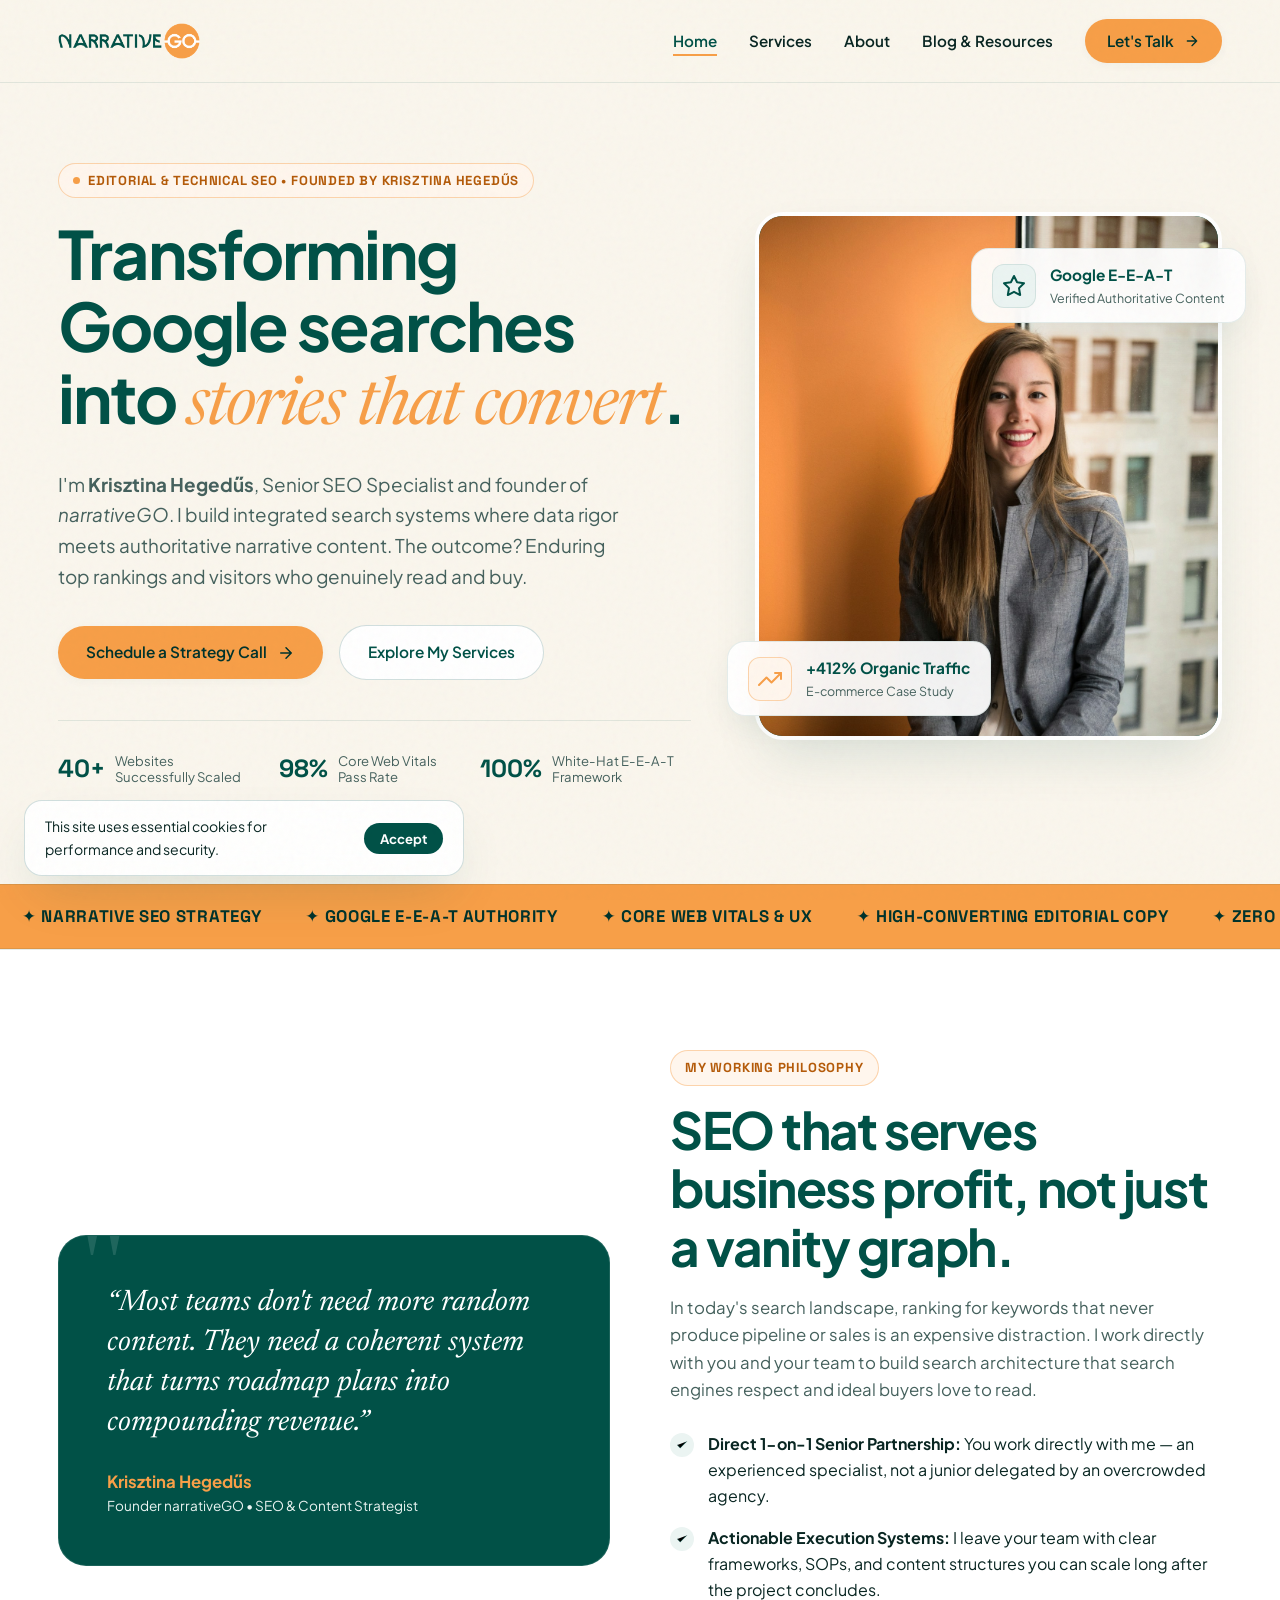
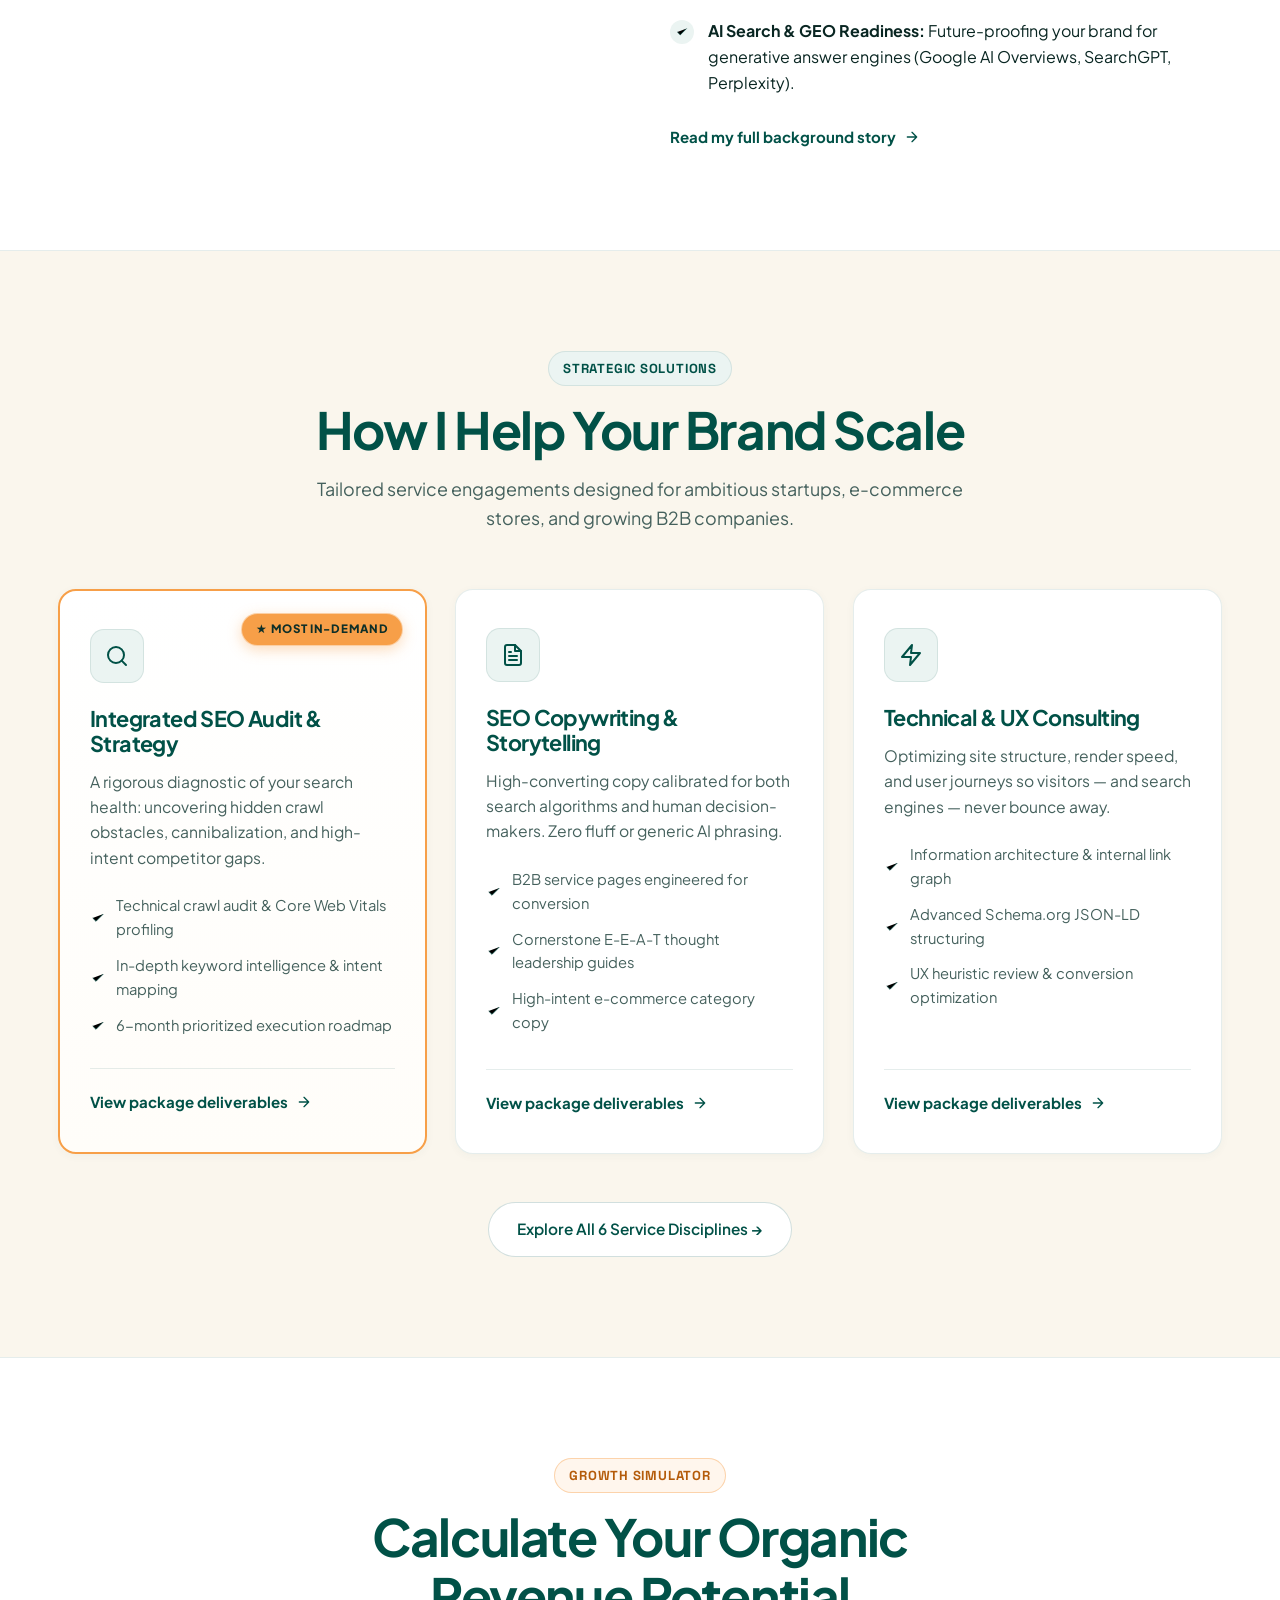
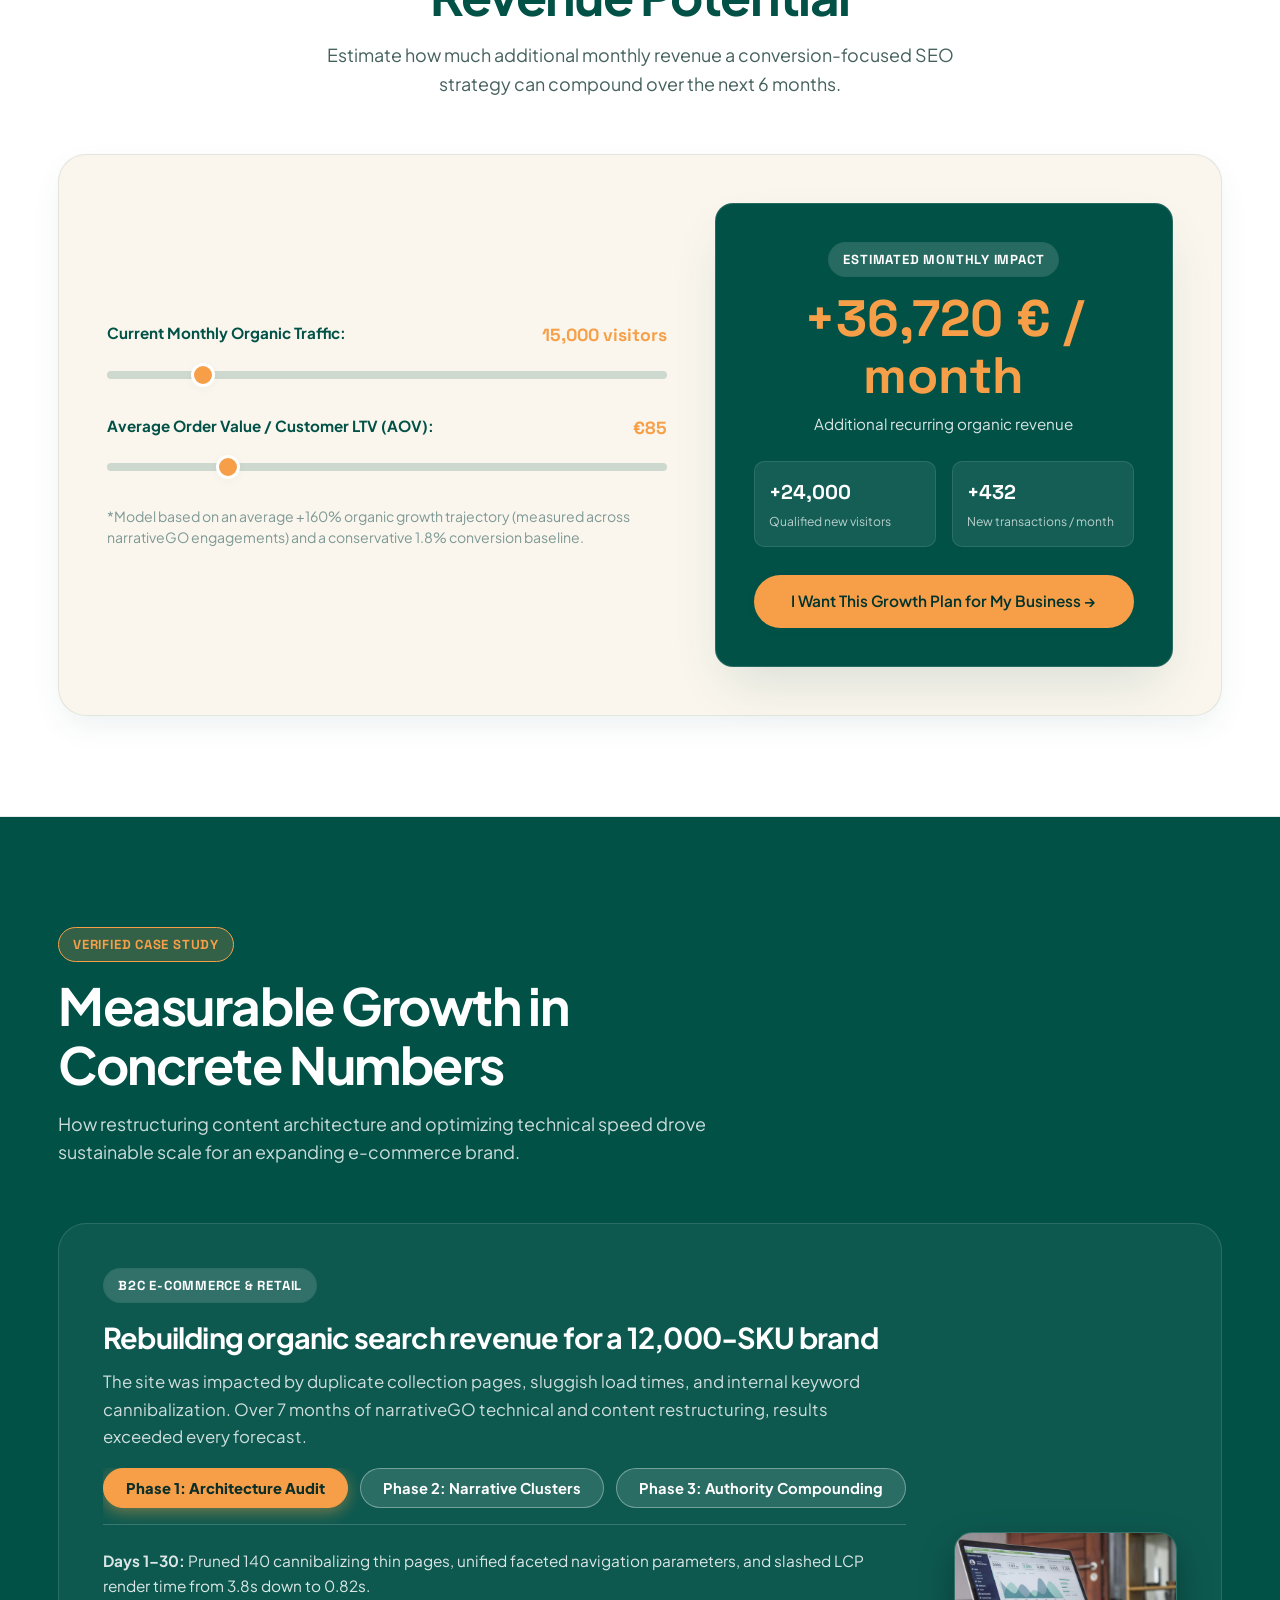
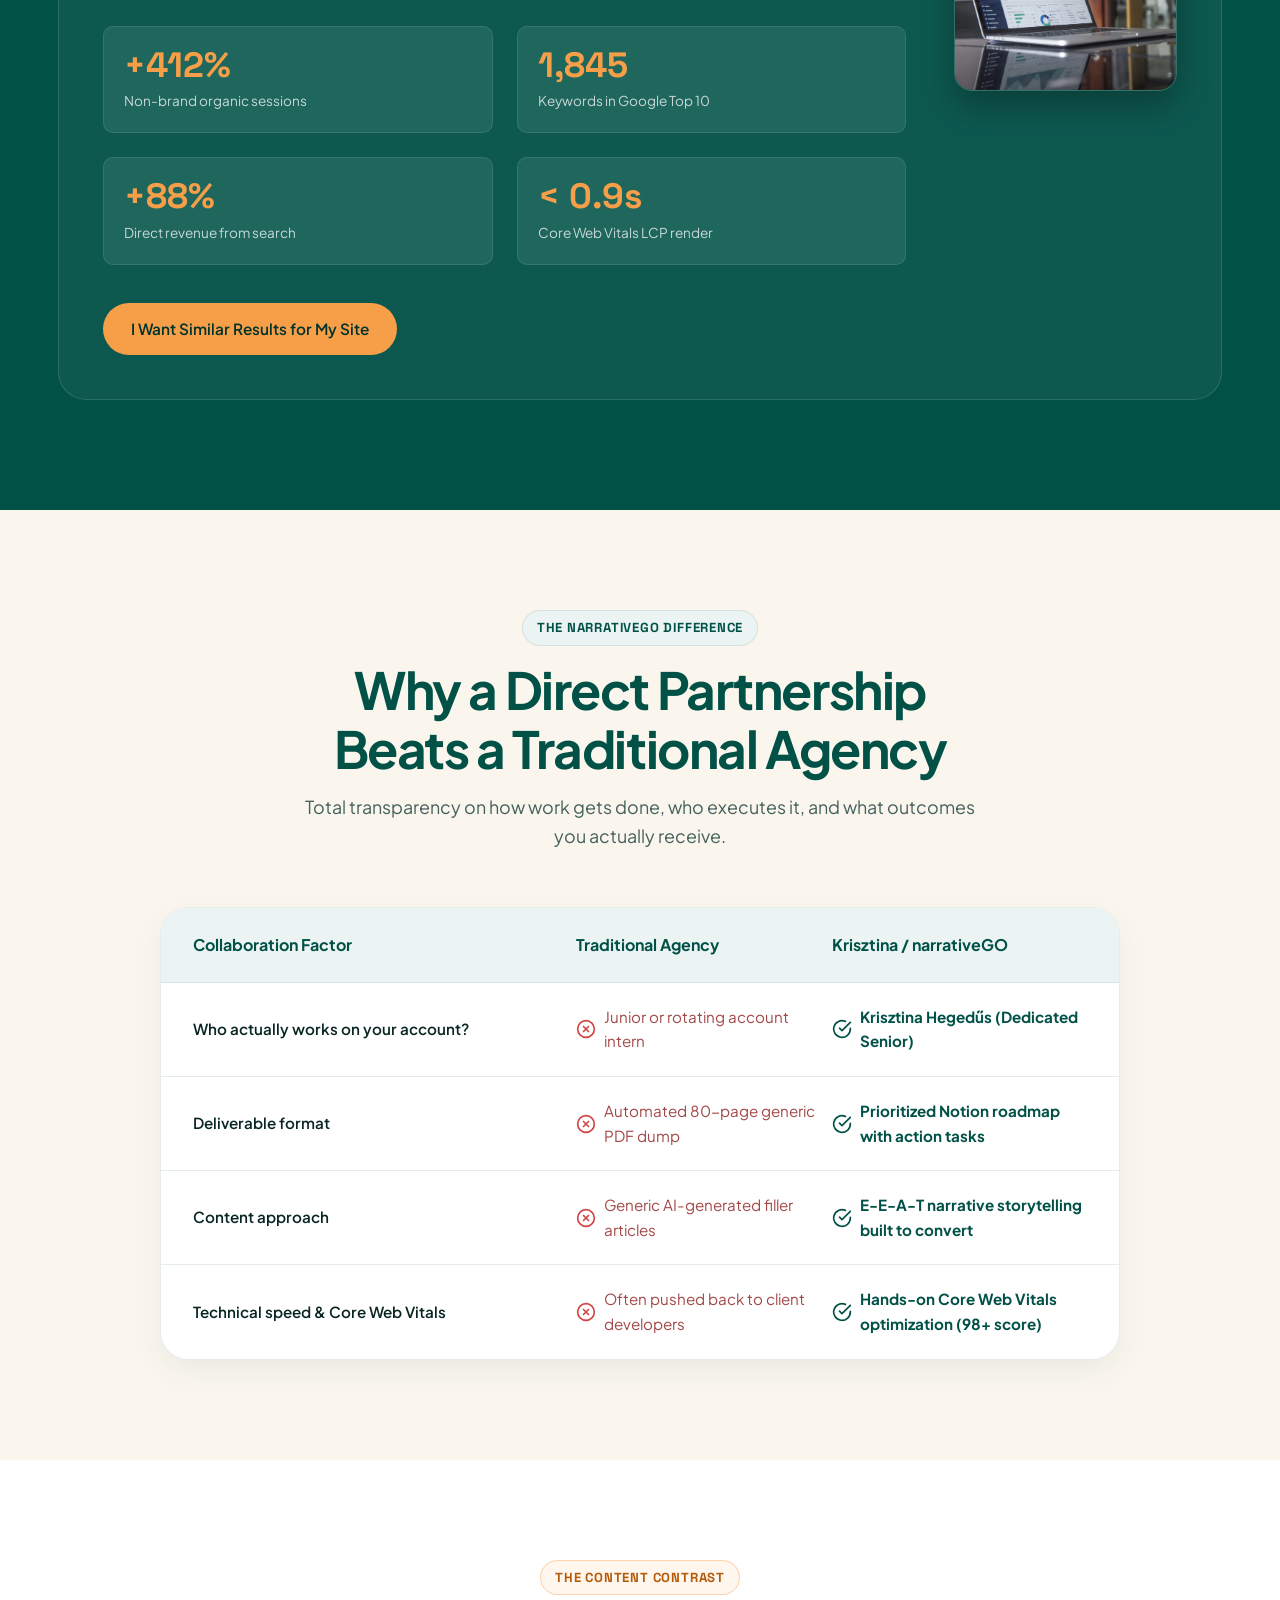
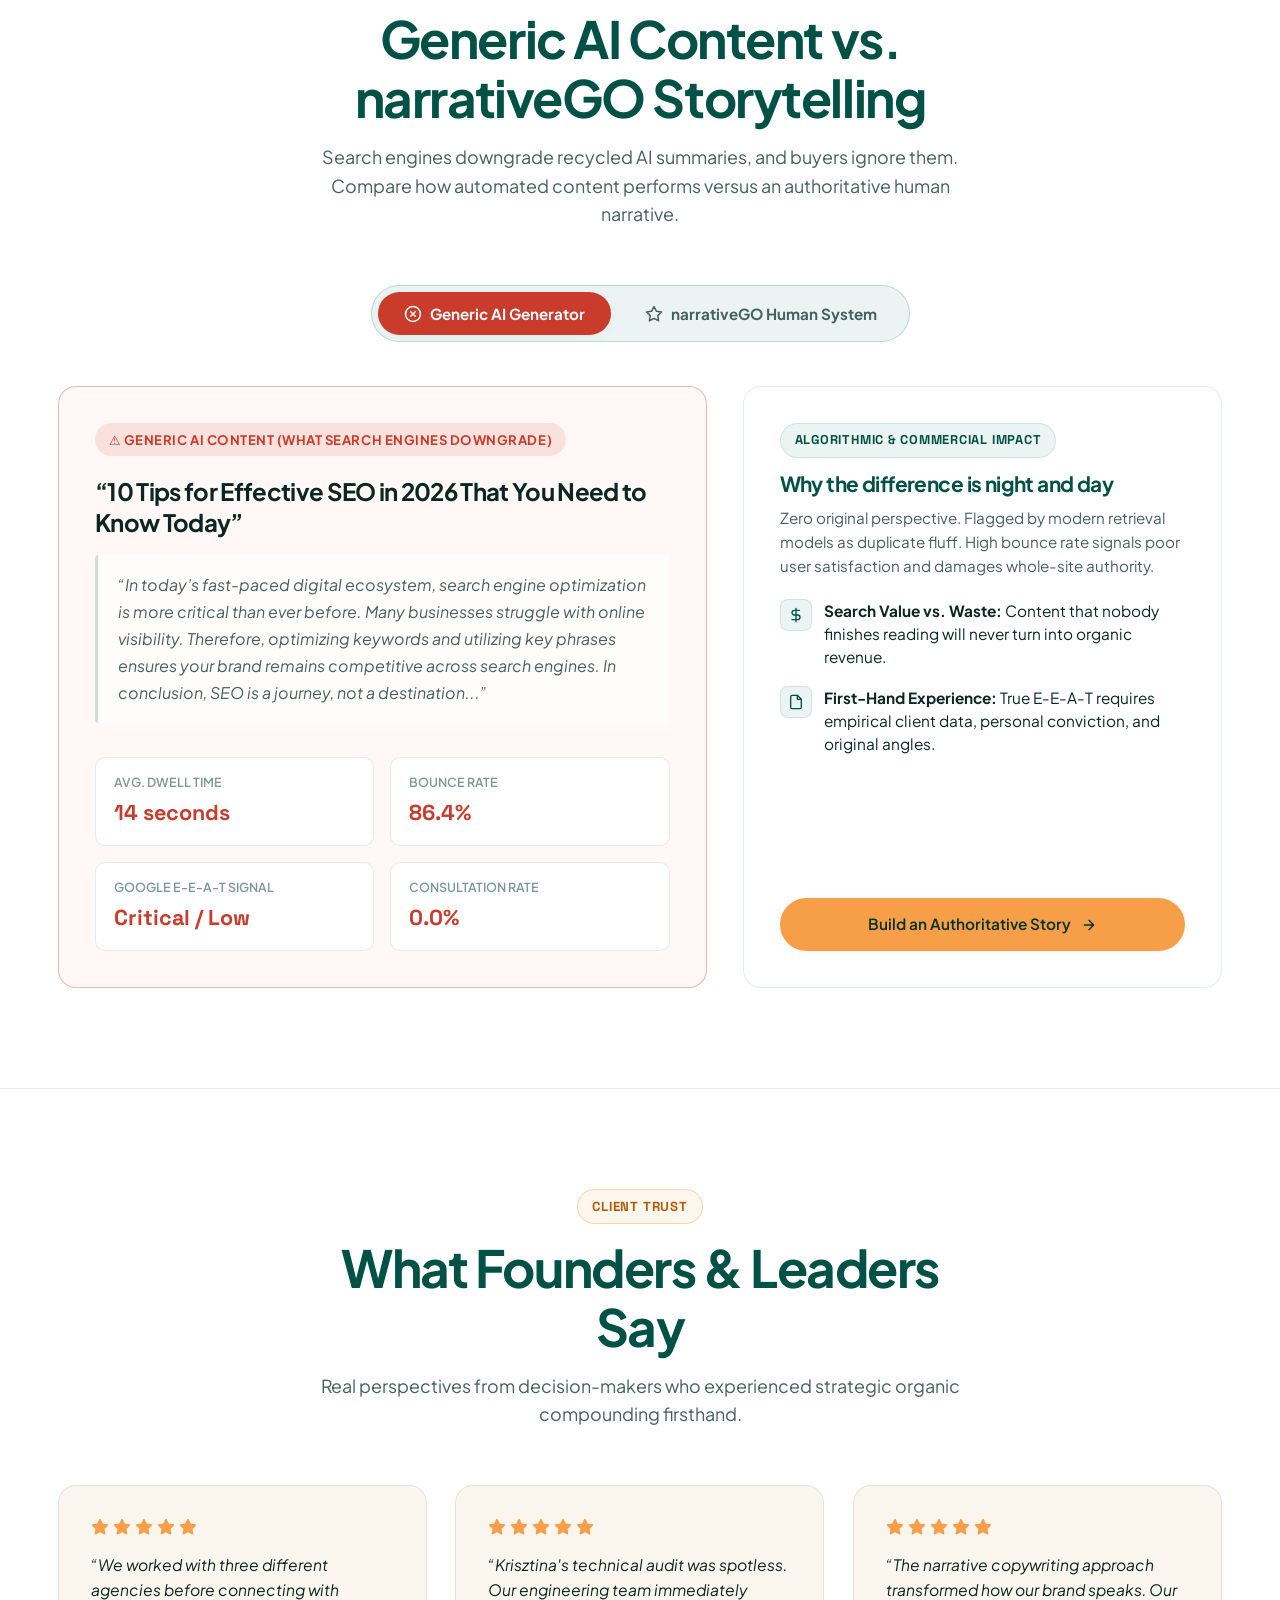
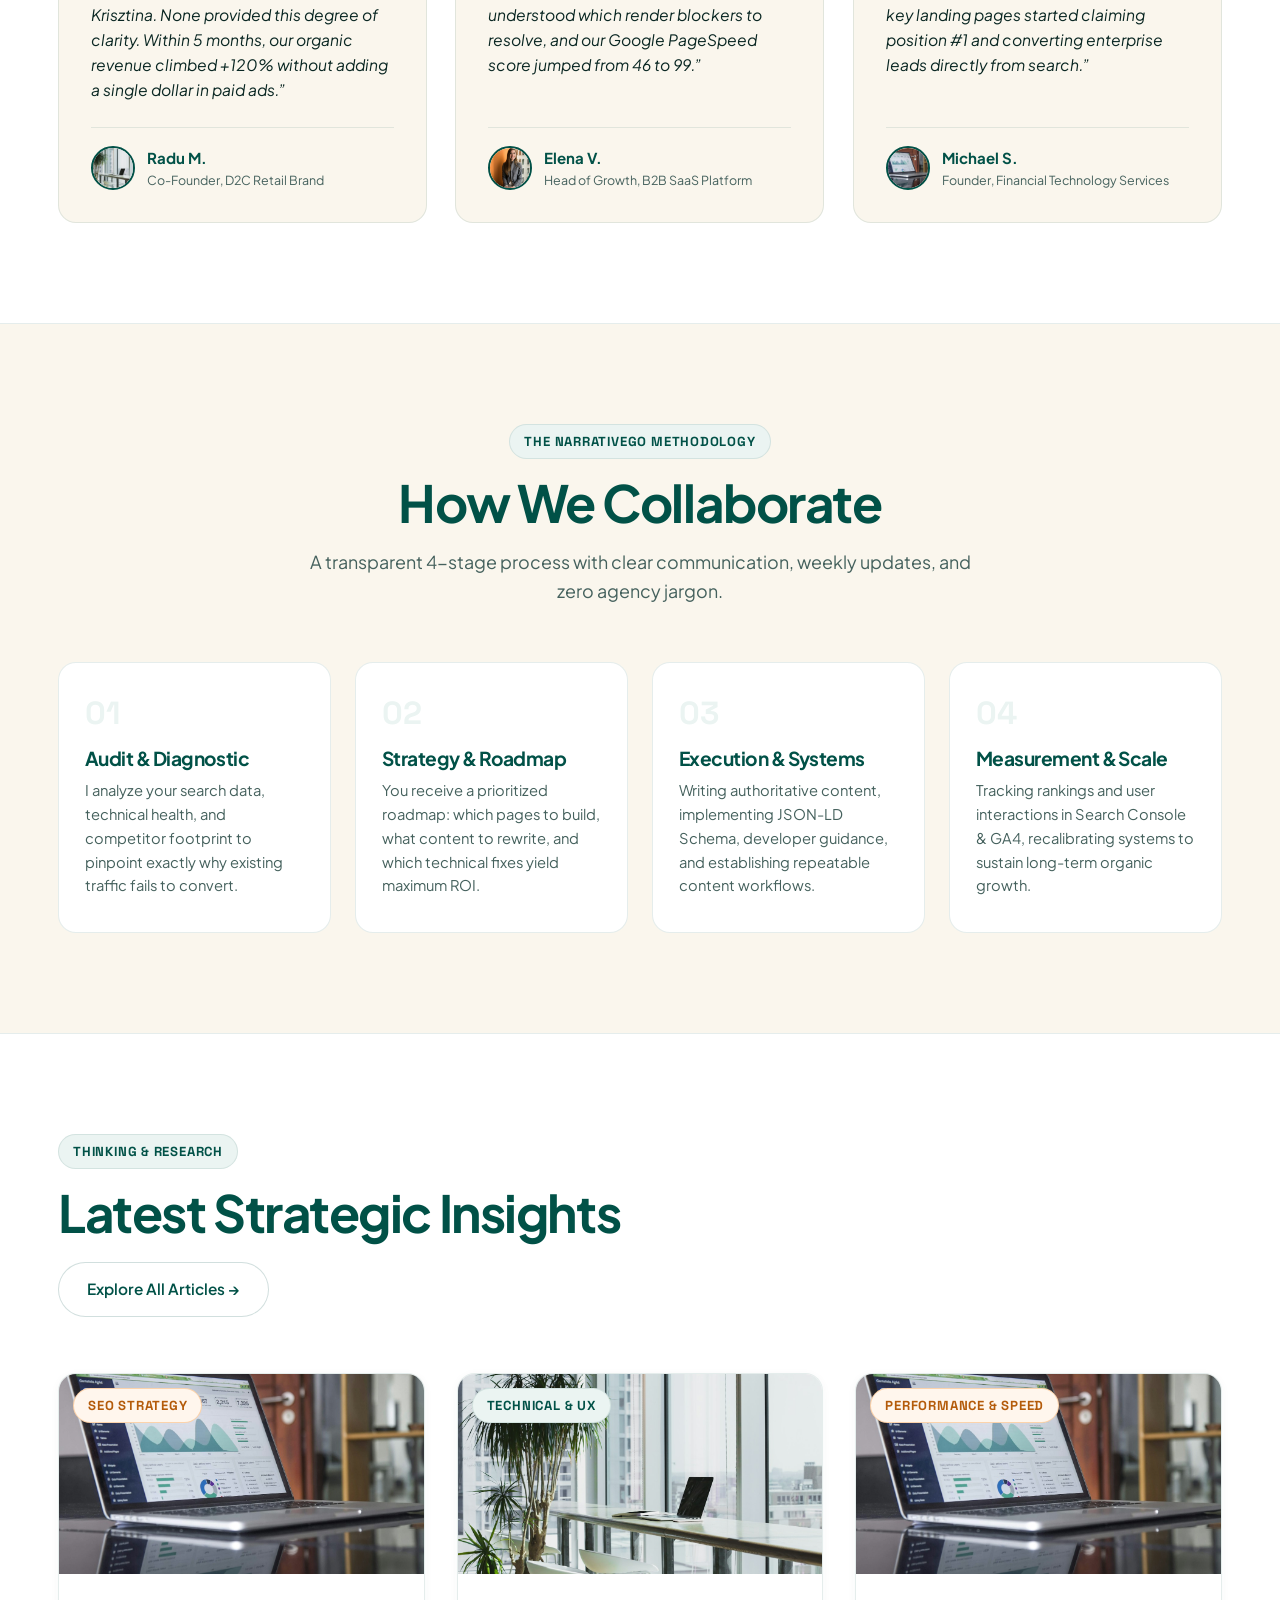
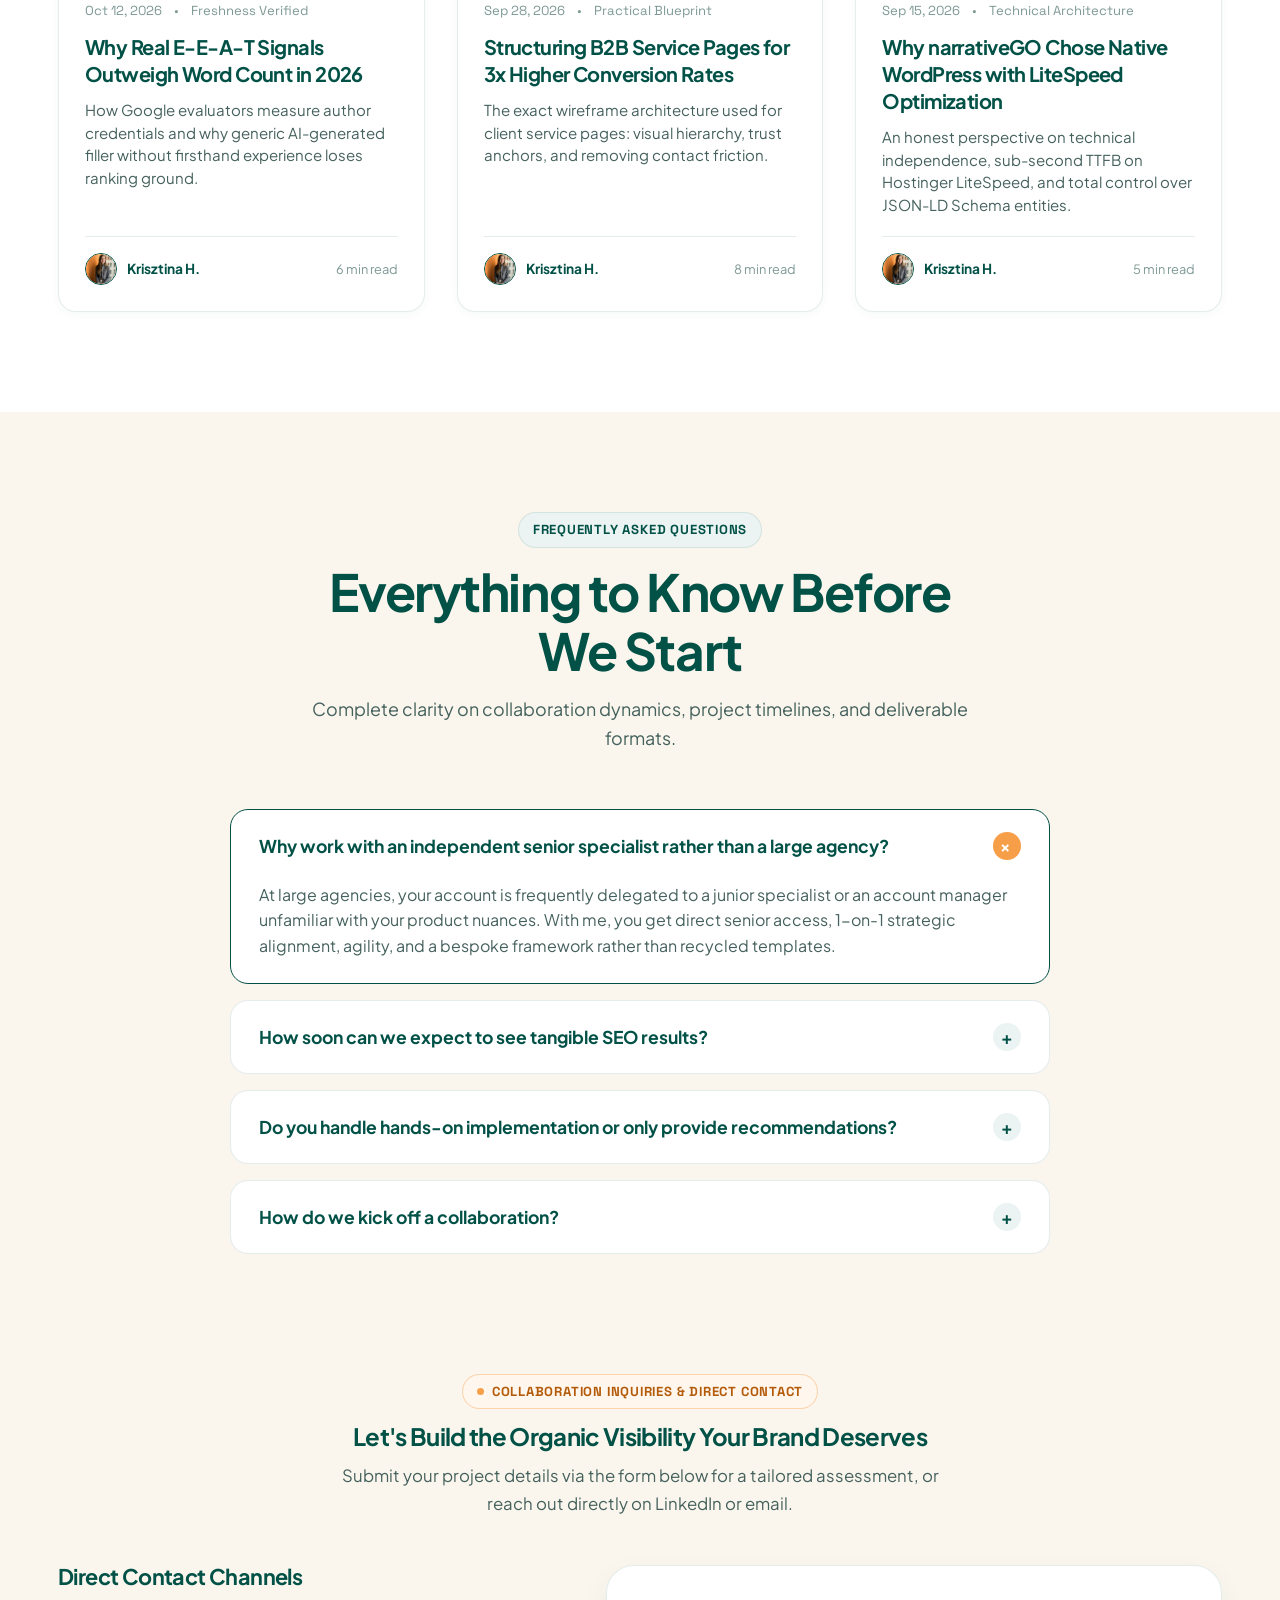
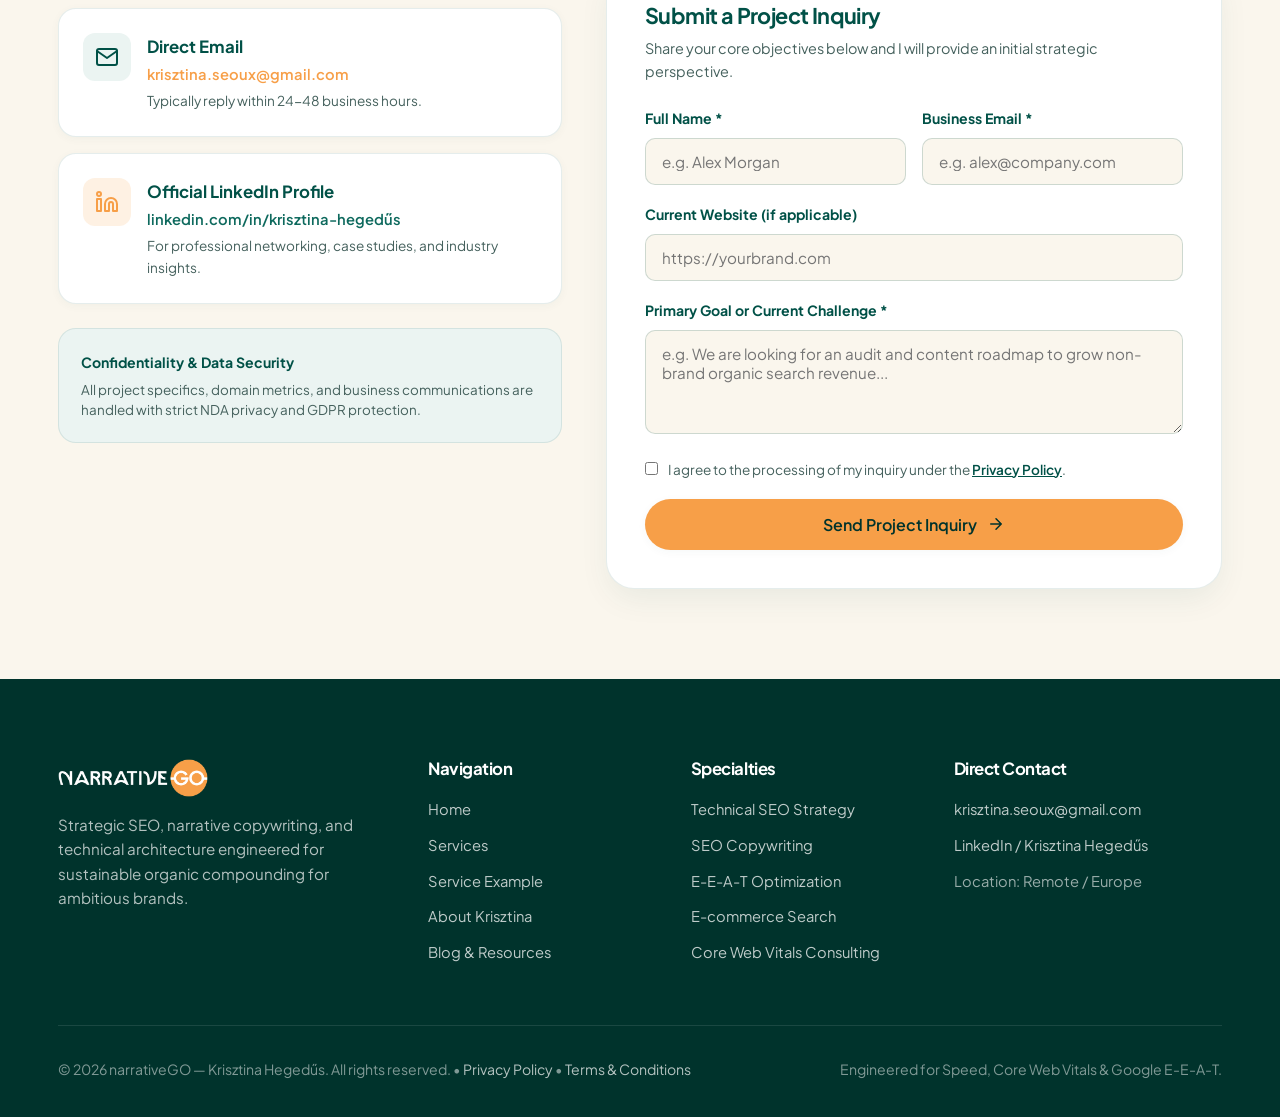
==== commit 6c0be4dd: "fix(mobile): remove terminal and rotating seal, fix mobile grid and hero layout" ====
--- a/index.html
+++ b/index.html
@@ -131,25 +131,6 @@
             <img src="assets/img/krisztina-hegedus.jpg" alt="Krisztina Hegedűs — Senior SEO & Content Strategist" loading="eager" width="600" height="750">
           </div>
 
-          <!-- Rotating Scroll Stamp -->
-          <div class="scroll-rotate-seal" id="heroScrollSeal" aria-hidden="true" title="Narrative SEO Strategy • Krisztina Hegedűs">
-            <svg viewBox="0 0 180 180" class="rotating-seal-svg">
-              <defs>
-                <path id="sealPath" d="M 90, 90 m -62, 0 a 62,62 0 1,1 124,0 a 62,62 0 1,1 -124,0" />
-              </defs>
-              <circle cx="90" cy="90" r="82" fill="#0E2F28" stroke="#F79F48" stroke-width="2.5" />
-              <circle cx="90" cy="90" r="54" fill="#015147" stroke="rgba(247, 159, 72, 0.4)" stroke-width="1.5" stroke-dasharray="4 3" />
-              <text font-size="11.5" font-family="'Outfit', sans-serif" font-weight="800" letter-spacing="3" fill="#FFFFFF">
-                <textPath href="#sealPath" startOffset="0%">
-                  ✦ NARRATIVE SEO ✦ KRISZTINA HEGEDŰS ✦ TOP 1% ✦
-                </textPath>
-              </text>
-              <g transform="translate(90, 90)">
-                <polygon points="0,-18 5,-5 18,-4 7,5 11,18 0,9 -11,18 -7,5 -18,-4 -5,-5" fill="#F79F48" />
-              </g>
-            </svg>
-          </div>
-
           <!-- Floating Interactive Badges -->
           <div class="floating-pill pill-growth">
             <div class="icon-box icon-box-orange" style="width: 44px; height: 44px; border-radius: 12px;">
@@ -500,131 +481,8 @@
             <a href="#contact" class="btn btn-primary" style="margin-top: 10px;">I Want Similar Results for My Site</a>
           </div>
 
-          <div class="case-image-box seo-live-terminal" id="seoLiveTerminal">
-            <!-- Terminal Header -->
-            <div class="terminal-header">
-              <div class="terminal-dots">
-                <span class="dot dot-red"></span>
-                <span class="dot dot-yellow"></span>
-                <span class="dot dot-green"></span>
-              </div>
-              <div class="terminal-title">
-                <span class="pulse-indicator"></span>
-                <span>GSC_LIVE_TRAJECTORY // 12K_SKU_ECOMMERCE</span>
-              </div>
-              <div class="terminal-tag">VERIFIED API SYNC</div>
-            </div>
-
-            <!-- Terminal Live Chart -->
-            <div class="terminal-chart-area">
-              <div class="chart-meta">
-                <div>
-                  <div class="chart-metric-title">Monthly Organic Revenue Run-Rate</div>
-                  <div class="chart-metric-val">€112,480 <span class="chart-badge-up">+412%</span></div>
-                </div>
-                <div class="chart-timeline-pill">7-Month Compounding Curve</div>
-              </div>
-
-              <!-- Animated SVG Chart -->
-              <div class="svg-chart-container">
-                <svg viewBox="0 0 460 170" class="live-growth-svg" id="liveGrowthSvg">
-                  <defs>
-                    <linearGradient id="curveGradient" x1="0" y1="0" x2="0" y2="1">
-                      <stop offset="0%" stop-color="#F79F48" stop-opacity="0.45"/>
-                      <stop offset="100%" stop-color="#F79F48" stop-opacity="0.0"/>
-                    </linearGradient>
-                    <linearGradient id="strokeGradient" x1="0" y1="0" x2="1" y2="0">
-                      <stop offset="0%" stop-color="#FFFFFF"/>
-                      <stop offset="50%" stop-color="#F79F48"/>
-                      <stop offset="100%" stop-color="#FFA857"/>
-                    </linearGradient>
-                  </defs>
-
-                  <!-- Subtle Grid Lines -->
-                  <line x1="20" y1="35" x2="440" y2="35" stroke="rgba(255,255,255,0.08)" stroke-dasharray="3 3"/>
-                  <line x1="20" y1="75" x2="440" y2="75" stroke="rgba(255,255,255,0.08)" stroke-dasharray="3 3"/>
-                  <line x1="20" y1="115" x2="440" y2="115" stroke="rgba(255,255,255,0.08)" stroke-dasharray="3 3"/>
-                  <line x1="20" y1="150" x2="440" y2="150" stroke="rgba(255,255,255,0.15)"/>
-
-                  <!-- Gradient Area Fill -->
-                  <path class="chart-area-path" d="M 30,145 C 90,140 140,130 200,105 C 270,78 350,48 430,22 L 430,150 L 30,150 Z" fill="url(#curveGradient)" />
-
-                  <!-- Main Compounding Stroke Path -->
-                  <path class="chart-line-path" id="chartLinePath" d="M 30,145 C 90,140 140,130 200,105 C 270,78 350,48 430,22" fill="none" stroke="url(#strokeGradient)" stroke-width="3.5" stroke-linecap="round"/>
-
-                  <!-- Milestone Interactive Data Nodes -->
-                  <g class="chart-node" data-tip="Month 1: €14.2k • Architecture Audit">
-                    <circle cx="30" cy="145" r="5" fill="#FFFFFF" stroke="#0E2F28" stroke-width="2"/>
-                  </g>
-                  <g class="chart-node" data-tip="Month 3: €38.4k • Canonical Cleanup">
-                    <circle cx="160" cy="122" r="5" fill="#F79F48" stroke="#0E2F28" stroke-width="2"/>
-                  </g>
-                  <g class="chart-node" data-tip="Month 5: €76.8k • 12 Buyer Clusters">
-                    <circle cx="290" cy="72" r="5" fill="#F79F48" stroke="#0E2F28" stroke-width="2"/>
-                  </g>
-                  <g class="chart-node pulse-node" data-tip="Month 7: €112.5k (+412% Peak)">
-                    <circle cx="430" cy="22" r="8" fill="#F79F48" opacity="0.3" class="pulse-ring"/>
-                    <circle cx="430" cy="22" r="5.5" fill="#FFA857" stroke="#FFFFFF" stroke-width="2.5"/>
-                  </g>
-                </svg>
-                
-                <!-- Timeline Months Axis -->
-                <div class="chart-axis-labels">
-                  <span>Month 1 (Audit)</span>
-                  <span>Month 3 (Clusters)</span>
-                  <span>Month 5 (Scale)</span>
-                  <span>Month 7 (Compounded)</span>
-                </div>
-              </div>
-            </div>
-
-            <!-- Live Keyword Position Velocity Tracker -->
-            <div class="terminal-keywords-bar">
-              <div class="keyword-item-chip">
-                <div class="keyword-term">“organic mattress sale”</div>
-                <div class="keyword-rank-pill"><span class="arrow-up">▲</span> #1 <span class="rank-delta">(+36)</span></div>
-              </div>
-              <div class="keyword-item-chip">
-                <div class="keyword-term">“luxury sustainable bedding”</div>
-                <div class="keyword-rank-pill"><span class="arrow-up">▲</span> #2 <span class="rank-delta">(+27)</span></div>
-              </div>
-              <div class="keyword-item-chip">
-                <div class="keyword-term">“non-toxic linen duvet”</div>
-                <div class="keyword-rank-pill"><span class="arrow-up">▲</span> #1 <span class="rank-delta">(+40)</span></div>
-              </div>
-            </div>
-
-            <!-- Real-Time Speed & UX Mini-Gauge -->
-            <div class="terminal-footer-metrics">
-              <div class="footer-metric-pill">
-                <div class="radial-ring-wrap">
-                  <svg viewBox="0 0 36 36" class="circular-chart-green">
-                    <path class="circle-bg" d="M18 2.0845 a 15.9155 15.9155 0 0 1 0 31.831 a 15.9155 15.9155 0 0 1 0 -31.831"/>
-                    <path class="circle-fill" stroke-dasharray="99, 100" d="M18 2.0845 a 15.9155 15.9155 0 0 1 0 31.831 a 15.9155 15.9155 0 0 1 0 -31.831"/>
-                  </svg>
-                  <span class="ring-label">99</span>
-                </div>
-                <div>
-                  <div class="ring-desc-title">Core Web Vitals</div>
-                  <div class="ring-desc-val">Passed 100%</div>
-                </div>
-              </div>
-
-              <div class="footer-metric-stat">
-                <span class="stat-num">0.82s</span>
-                <span class="stat-name">LCP Speed</span>
-              </div>
-
-              <div class="footer-metric-stat">
-                <span class="stat-num">0.00</span>
-                <span class="stat-name">CLS Zero Shift</span>
-              </div>
-
-              <div class="footer-metric-stat">
-                <span class="stat-num">14ms</span>
-                <span class="stat-name">INP Instant</span>
-              </div>
-            </div>
+          <div class="case-image-box">
+            <img src="assets/img/seo-case-study.jpg" alt="Real search growth performance metrics" loading="lazy" width="600" height="340">
           </div>
         </div>
       </div>
--- a/assets/css/style.css
+++ b/assets/css/style.css
@@ -726,6 +726,11 @@
   display: grid;
   grid-template-columns: repeat(3, 1fr);
   gap: 28px;
+}
+
+.services-grid-2col {
+  grid-template-columns: repeat(2, 1fr);
+  gap: 32px;
 }
 
 .service-card {
@@ -1863,29 +1868,37 @@
   .portrait-frame img {
     height: 380px;
   }
-  /* Floating Pills stay inside the image container on mobile — no horizontal overflow */
+  /* Badges move cleanly below portrait on mobile — no overlapping photo */
+  .hero-visual-wrapper {
+    display: flex;
+    flex-direction: column;
+    gap: 12px;
+    max-width: 100%;
+  }
   .floating-pill {
-    position: absolute;
-    padding: 10px 14px;
-    gap: 10px;
+    position: static;
+    width: 100%;
+    max-width: 100%;
+    transform: none !important;
+    animation: none;
+    box-shadow: var(--shadow-sm);
+    border: 1px solid var(--border-light);
+    background: #FFFFFF;
+    padding: 12px 16px;
     border-radius: var(--radius-sm);
-    box-shadow: 0 8px 24px rgba(1, 81, 71, 0.16);
-    max-width: calc(100% - 24px);
-    animation: none;
-  }
-  .pill-growth {
-    bottom: 12px;
-    left: 12px;
-  }
-  .pill-eeat {
-    top: 12px;
-    right: 12px;
+  }
+  .pill-growth, .pill-eeat {
+    top: auto;
+    bottom: auto;
+    left: auto;
+    right: auto;
   }
   .pill-title {
-    font-size: 0.84rem;
+    font-size: 0.9rem;
+    font-weight: 700;
   }
   .pill-sub {
-    font-size: 0.72rem;
+    font-size: 0.78rem;
   }
   .services-grid {
     grid-template-columns: 1fr;
@@ -2010,7 +2023,7 @@
     height: 320px;
   }
   .floating-pill {
-    padding: 8px 10px;
+    padding: 10px 14px;
   }
   .calc-results-card {
     padding: 22px 14px;
@@ -2408,399 +2421,269 @@
    7. SUPER WOW UX: MOTION SUITE, ROTATING SEALS & LIVE SEO TERMINAL
    ========================================================================== */
 
-/* Top Reading Progress Bar */
+/* Top Reading Progress Bar (Subtle & Lightweight) */
 .scroll-progress-bar {
   position: fixed;
   top: 0;
   left: 0;
-  height: 3.5px;
+  height: 3px;
   width: 0%;
-  background: linear-gradient(90deg, var(--orange-accent) 0%, #FFB066 50%, #48C78E 100%);
+  background: linear-gradient(90deg, var(--orange-accent) 0%, #FFB066 50%, var(--teal-primary) 100%);
   z-index: 9999;
   transition: width 0.05s ease-out;
-  box-shadow: 0 0 10px rgba(247, 159, 72, 0.7);
   pointer-events: none;
 }
 
-/* Rotating Seal Stamp (Hero & Interactive) */
-.scroll-rotate-seal {
-  position: absolute;
-  bottom: -24px;
-  right: -24px;
-  width: 136px;
-  height: 136px;
-  z-index: 20;
-  cursor: pointer;
-  filter: drop-shadow(0 14px 28px rgba(0, 0, 0, 0.35));
-  transition: transform 0.15s cubic-bezier(0.1, 1, 0.1, 1);
-  user-select: none;
-}
-
-.scroll-rotate-seal:hover {
-  filter: drop-shadow(0 18px 36px rgba(247, 159, 72, 0.45));
-}
-
-.rotating-seal-svg {
-  width: 100%;
-  height: 100%;
-  transform-origin: center;
-  animation: sealGentleSpin 26s linear infinite;
-}
-
-@keyframes sealGentleSpin {
-  from { transform: rotate(0deg); }
-  to { transform: rotate(360deg); }
-}
-
-/* Scroll Rotating Geometric Badges */
-.scroll-spin-cw {
-  display: inline-block;
-  transform-origin: center;
-  transition: transform 0.1s ease-out;
-}
-
-.scroll-spin-ccw {
-  display: inline-block;
-  transform-origin: center;
-  transition: transform 0.1s ease-out;
-}
-
-/* 3D Perspective Tilt on Interactive Cards */
-.service-card,
-.spotlight-card,
-.metric-card,
-.quote-box,
-.contrast-card {
-  transform-style: preserve-3d;
-  will-change: transform;
-}
-
-/* LIVE SEO PERFORMANCE & GROWTH TERMINAL */
-.seo-live-terminal {
-  background: #081B17;
-  border: 1px solid rgba(255, 255, 255, 0.16);
-  border-radius: var(--radius-lg);
-  padding: 0;
-  overflow: hidden;
-  box-shadow: 0 24px 50px rgba(0, 0, 0, 0.45), 0 0 0 1px rgba(247, 159, 72, 0.15);
-  display: flex;
-  flex-direction: column;
-}
-
-.terminal-header {
-  background: rgba(255, 255, 255, 0.04);
-  border-bottom: 1px solid rgba(255, 255, 255, 0.1);
-  padding: 14px 20px;
-  display: flex;
-  align-items: center;
-  justify-content: space-between;
-  gap: 12px;
-}
-
-.terminal-dots {
-  display: flex;
-  align-items: center;
-  gap: 7px;
-}
-
-.terminal-dots .dot {
-  width: 10px;
-  height: 10px;
-  border-radius: 50%;
-  display: inline-block;
-}
-
-.dot-red { background: #FF5F56; }
-.dot-yellow { background: #FFBD2E; }
-.dot-green { background: #27C93F; }
-
-.terminal-title {
-  display: flex;
-  align-items: center;
-  gap: 8px;
-  font-family: var(--font-mono);
-  font-size: 0.78rem;
-  letter-spacing: 0.05em;
-  color: rgba(255, 255, 255, 0.85);
-  font-weight: 600;
-}
-
-.pulse-indicator {
-  width: 8px;
-  height: 8px;
-  border-radius: 50%;
-  background: #27C93F;
-  box-shadow: 0 0 8px #27C93F;
-  animation: pulseGreen 1.8s infinite;
-}
-
-@keyframes pulseGreen {
-  0% { transform: scale(1); opacity: 1; }
-  50% { transform: scale(1.4); opacity: 0.4; }
-  100% { transform: scale(1); opacity: 1; }
-}
-
-.terminal-tag {
-  font-family: var(--font-mono);
-  font-size: 0.68rem;
-  font-weight: 700;
-  color: var(--orange-accent);
-  background: rgba(247, 159, 72, 0.15);
-  border: 1px solid rgba(247, 159, 72, 0.3);
-  padding: 3px 8px;
-  border-radius: var(--radius-sm);
-  text-transform: uppercase;
-}
-
-.terminal-chart-area {
-  padding: 24px 24px 16px;
-  background: radial-gradient(circle at 80% 20%, rgba(247, 159, 72, 0.08) 0%, transparent 60%);
-}
-
-.chart-meta {
-  display: flex;
-  justify-content: space-between;
-  align-items: flex-start;
-  margin-bottom: 16px;
-  flex-wrap: wrap;
-  gap: 12px;
-}
-
-.chart-metric-title {
-  font-size: 0.82rem;
-  color: rgba(255, 255, 255, 0.7);
-  text-transform: uppercase;
-  letter-spacing: 0.05em;
-  font-family: var(--font-mono);
-}
-
-.chart-metric-val {
-  font-family: var(--font-mono);
-  font-size: 1.85rem;
-  font-weight: 800;
-  color: #FFFFFF;
-  display: flex;
-  align-items: center;
-  gap: 10px;
-  margin-top: 4px;
-}
-
-.chart-badge-up {
-  font-size: 0.82rem;
-  font-weight: 800;
-  color: #27C93F;
-  background: rgba(39, 201, 63, 0.15);
-  border: 1px solid rgba(39, 201, 63, 0.3);
-  padding: 3px 8px;
-  border-radius: var(--radius-full);
-}
-
-.chart-timeline-pill {
-  font-size: 0.78rem;
-  color: rgba(255, 255, 255, 0.75);
-  background: rgba(255, 255, 255, 0.08);
-  border: 1px solid rgba(255, 255, 255, 0.14);
-  padding: 5px 12px;
-  border-radius: var(--radius-full);
-}
-
-.svg-chart-container {
-  width: 100%;
-  position: relative;
-}
-
-.live-growth-svg {
-  width: 100%;
-  height: auto;
-  overflow: visible;
-  display: block;
-}
-
-.chart-line-path {
-  filter: drop-shadow(0 4px 12px rgba(247, 159, 72, 0.6));
-}
-
-.chart-node {
-  cursor: pointer;
-  transition: transform 0.2s cubic-bezier(0.16, 1, 0.3, 1);
-}
-
-.chart-node:hover {
-  transform: scale(1.4);
-}
-
-.pulse-node .pulse-ring {
-  animation: pulseNodeRing 2s infinite ease-out;
-  transform-origin: 430px 22px;
-}
-
-@keyframes pulseNodeRing {
-  0% { transform: scale(1); opacity: 0.8; }
-  100% { transform: scale(2.4); opacity: 0; }
-}
-
-.chart-axis-labels {
-  display: flex;
-  justify-content: space-between;
-  margin-top: 10px;
-  font-family: var(--font-mono);
-  font-size: 0.72rem;
-  color: rgba(255, 255, 255, 0.6);
-}
-
-/* Keywords Bar */
-.terminal-keywords-bar {
-  display: grid;
-  grid-template-columns: repeat(3, 1fr);
-  gap: 10px;
-  padding: 16px 20px;
-  background: rgba(0, 0, 0, 0.25);
-  border-top: 1px solid rgba(255, 255, 255, 0.08);
-  border-bottom: 1px solid rgba(255, 255, 255, 0.08);
-}
-
-.keyword-item-chip {
-  background: rgba(255, 255, 255, 0.05);
-  border: 1px solid rgba(255, 255, 255, 0.1);
-  padding: 10px 12px;
-  border-radius: var(--radius-sm);
-  display: flex;
-  flex-direction: column;
-  gap: 4px;
-  transition: all var(--transition-fast);
-}
-
-.keyword-item-chip:hover {
-  background: rgba(255, 255, 255, 0.1);
-  border-color: var(--orange-accent);
-  transform: translateY(-2px);
-}
-
-.keyword-term {
-  font-size: 0.78rem;
-  color: rgba(255, 255, 255, 0.85);
-  white-space: nowrap;
-  overflow: hidden;
-  text-overflow: ellipsis;
-  font-weight: 500;
-}
-
-.keyword-rank-pill {
-  font-family: var(--font-mono);
-  font-size: 0.84rem;
-  font-weight: 800;
-  color: #27C93F;
-  display: flex;
-  align-items: center;
-  gap: 5px;
-}
-
-.keyword-rank-pill .arrow-up {
-  font-size: 0.7rem;
-}
-
-.keyword-rank-pill .rank-delta {
-  font-size: 0.72rem;
-  color: rgba(255, 255, 255, 0.6);
-  font-weight: 600;
-}
-
-/* Real-Time Speed & UX Mini-Gauge */
-.terminal-footer-metrics {
-  padding: 16px 20px;
-  background: rgba(255, 255, 255, 0.03);
-  display: grid;
-  grid-template-columns: 1.4fr 1fr 1fr 1fr;
-  align-items: center;
-  gap: 14px;
-}
-
-.footer-metric-pill {
-  display: flex;
-  align-items: center;
-  gap: 12px;
-}
-
-.radial-ring-wrap {
-  position: relative;
-  width: 40px;
-  height: 40px;
-  flex-shrink: 0;
-}
-
-.circular-chart-green {
-  width: 100%;
-  height: 100%;
-  transform: rotate(-90deg);
-}
-
-.circle-bg {
-  fill: none;
-  stroke: rgba(255, 255, 255, 0.12);
-  stroke-width: 3.8;
-}
-
-.circle-fill {
-  fill: none;
-  stroke: #27C93F;
-  stroke-width: 3.8;
-  stroke-linecap: round;
-  transition: stroke-dasharray 1.8s ease;
-}
-
-.ring-label {
-  position: absolute;
-  top: 50%;
-  left: 50%;
-  transform: translate(-50%, -50%);
-  font-family: var(--font-mono);
-  font-size: 0.75rem;
-  font-weight: 800;
-  color: #FFFFFF;
-}
-
-.ring-desc-title {
-  font-size: 0.76rem;
-  font-weight: 700;
-  color: #FFFFFF;
-}
-
-.ring-desc-val {
-  font-size: 0.7rem;
-  color: #27C93F;
-  font-weight: 600;
-}
-
-.footer-metric-stat {
-  display: flex;
-  flex-direction: column;
-}
-
-.stat-num {
-  font-family: var(--font-mono);
-  font-weight: 800;
-  font-size: 1.05rem;
-  color: #FFFFFF;
-}
-
-.stat-name {
-  font-size: 0.7rem;
-  color: rgba(255, 255, 255, 0.65);
-  margin-top: 2px;
-}
-
-@media (max-width: 900px) {
-  .scroll-rotate-seal {
-    width: 100px;
-    height: 100px;
-    bottom: -16px;
-    right: -16px;
-  }
-  .terminal-keywords-bar {
+/* ==========================================================================
+   MOBILE & TABLET POLISH SUITE (FLAWLESS SMARTPHONE UX)
+   ========================================================================== */
+
+@media (max-width: 768px) {
+  /* Hero Section: Photo stays clean and unobstructed */
+  .hero-grid {
     grid-template-columns: 1fr;
-  }
-  .terminal-footer-metrics {
-    grid-template-columns: 1fr 1fr;
+    gap: 36px;
+  }
+
+  .hero-visual-wrapper {
+    display: flex;
+    flex-direction: column;
     gap: 12px;
-  }
-}
+    max-width: 100%;
+    margin: 0 auto;
+  }
+
+  .portrait-frame {
+    border-radius: var(--radius-md);
+    overflow: hidden;
+    border: 3px solid #FFFFFF;
+    box-shadow: var(--shadow-md);
+  }
+
+  .portrait-frame img {
+    height: 380px !important;
+    object-fit: cover;
+    object-position: center top;
+  }
+
+  /* Badges move BELOW the photo into a clean stack — NO MORE OVERLAPPING PHOTO */
+  .floating-pill {
+    position: static !important;
+    width: 100% !important;
+    max-width: 100% !important;
+    transform: none !important;
+    animation: none !important;
+    box-shadow: var(--shadow-sm) !important;
+    border: 1px solid var(--border-light) !important;
+    background: #FFFFFF !important;
+    padding: 12px 16px !important;
+    border-radius: var(--radius-sm) !important;
+  }
+
+  .pill-growth, .pill-eeat {
+    top: auto !important;
+    bottom: auto !important;
+    left: auto !important;
+    right: auto !important;
+  }
+
+  /* Trust Bar on Mobile */
+  .hero-trust-bar {
+    grid-template-columns: 1fr !important;
+    gap: 10px !important;
+    padding-top: 20px !important;
+    border-top: 1px solid var(--border-light) !important;
+  }
+
+  .trust-item {
+    display: flex !important;
+    align-items: center !important;
+    gap: 12px !important;
+    background: rgba(1, 81, 71, 0.03);
+    padding: 10px 14px;
+    border-radius: var(--radius-sm);
+    border: 1px solid var(--border-light);
+  }
+
+  /* Services Grid on Mobile */
+  .services-grid,
+  .services-grid-2col {
+    grid-template-columns: 1fr !important;
+    gap: 20px !important;
+  }
+
+  .service-card {
+    padding: 24px 18px !important;
+    border-radius: var(--radius-md) !important;
+  }
+
+  .service-featured-badge {
+    top: 18px !important;
+    right: 18px !important;
+    font-size: 0.68rem !important;
+    padding: 4px 11px !important;
+  }
+
+  .service-title {
+    font-size: 1.3rem !important;
+  }
+
+  /* Case Study Card on Mobile */
+  .case-study-showcase {
+    padding: 24px 18px !important;
+    grid-template-columns: 1fr !important;
+    gap: 24px !important;
+    border-radius: var(--radius-md) !important;
+  }
+
+  .case-study-showcase h3 {
+    font-size: 1.35rem !important;
+    line-height: 1.25 !important;
+  }
+
+  .milestone-stepper {
+    display: flex !important;
+    gap: 8px !important;
+    overflow-x: auto !important;
+    -webkit-overflow-scrolling: touch !important;
+    padding-bottom: 8px !important;
+    margin-bottom: 16px !important;
+    scrollbar-width: none !important;
+  }
+
+  .milestone-stepper::-webkit-scrollbar {
+    display: none !important;
+  }
+
+  .milestone-btn {
+    font-size: 0.82rem !important;
+    padding: 8px 15px !important;
+    flex-shrink: 0 !important;
+  }
+
+  .case-metrics-grid {
+    grid-template-columns: 1fr 1fr !important;
+    gap: 10px !important;
+    margin: 18px 0 !important;
+  }
+
+  .metric-card {
+    padding: 14px 12px !important;
+    border-radius: var(--radius-sm) !important;
+  }
+
+  .metric-value {
+    font-size: 1.55rem !important;
+  }
+
+  .metric-label {
+    font-size: 0.74rem !important;
+    line-height: 1.3 !important;
+  }
+
+  .case-image-box {
+    border-radius: var(--radius-md) !important;
+    overflow: hidden !important;
+    border: 1px solid rgba(255, 255, 255, 0.15) !important;
+    box-shadow: 0 10px 25px rgba(0, 0, 0, 0.25) !important;
+    margin-top: 10px;
+  }
+
+  .case-image-box img {
+    width: 100% !important;
+    height: auto !important;
+    display: block !important;
+    object-fit: cover !important;
+  }
+
+  /* Anti-AI Philosophy / Contrast Switch on Mobile */
+  .contrast-display-grid {
+    grid-template-columns: 1fr !important;
+    gap: 20px !important;
+  }
+
+  .contrast-switch-bar {
+    flex-direction: column !important;
+    width: 100% !important;
+    gap: 8px !important;
+  }
+
+  .btn-switch {
+    width: 100% !important;
+    justify-content: center !important;
+    padding: 11px 16px !important;
+    font-size: 0.88rem !important;
+  }
+
+  .contrast-preview-panel {
+    padding: 22px 16px !important;
+    border-radius: var(--radius-md) !important;
+  }
+
+  .contrast-title {
+    font-size: 1.18rem !important;
+  }
+
+  .contrast-body {
+    font-size: 0.94rem !important;
+    padding: 12px 14px !important;
+  }
+
+  .contrast-meta-box {
+    grid-template-columns: 1fr 1fr !important;
+    gap: 8px !important;
+  }
+
+  .meta-chip {
+    padding: 10px 12px !important;
+  }
+
+  .meta-chip-val {
+    font-size: 1.15rem !important;
+  }
+
+  .contrast-breakdown-panel {
+    padding: 22px 16px !important;
+    border-radius: var(--radius-md) !important;
+  }
+
+  /* ROI Calculator on Mobile */
+  .calc-wrapper {
+    padding: 22px 16px !important;
+    gap: 28px !important;
+    border-radius: var(--radius-md) !important;
+  }
+
+  .calc-results-card {
+    padding: 24px 16px !important;
+    border-radius: var(--radius-sm) !important;
+  }
+
+  .calc-revenue-highlight {
+    font-size: 2.2rem !important;
+  }
+
+  .calc-results-grid {
+    grid-template-columns: 1fr 1fr !important;
+    gap: 10px !important;
+  }
+}
+
+@media (max-width: 480px) {
+  .hero-title {
+    font-size: 2rem !important;
+    line-height: 1.15 !important;
+  }
+
+  .portrait-frame img {
+    height: 320px !important;
+  }
+
+  .calc-results-grid {
+    grid-template-columns: 1fr !important;
+  }
+
+  .case-metrics-grid {
+    grid-template-columns: 1fr 1fr !important;
+  }
+}
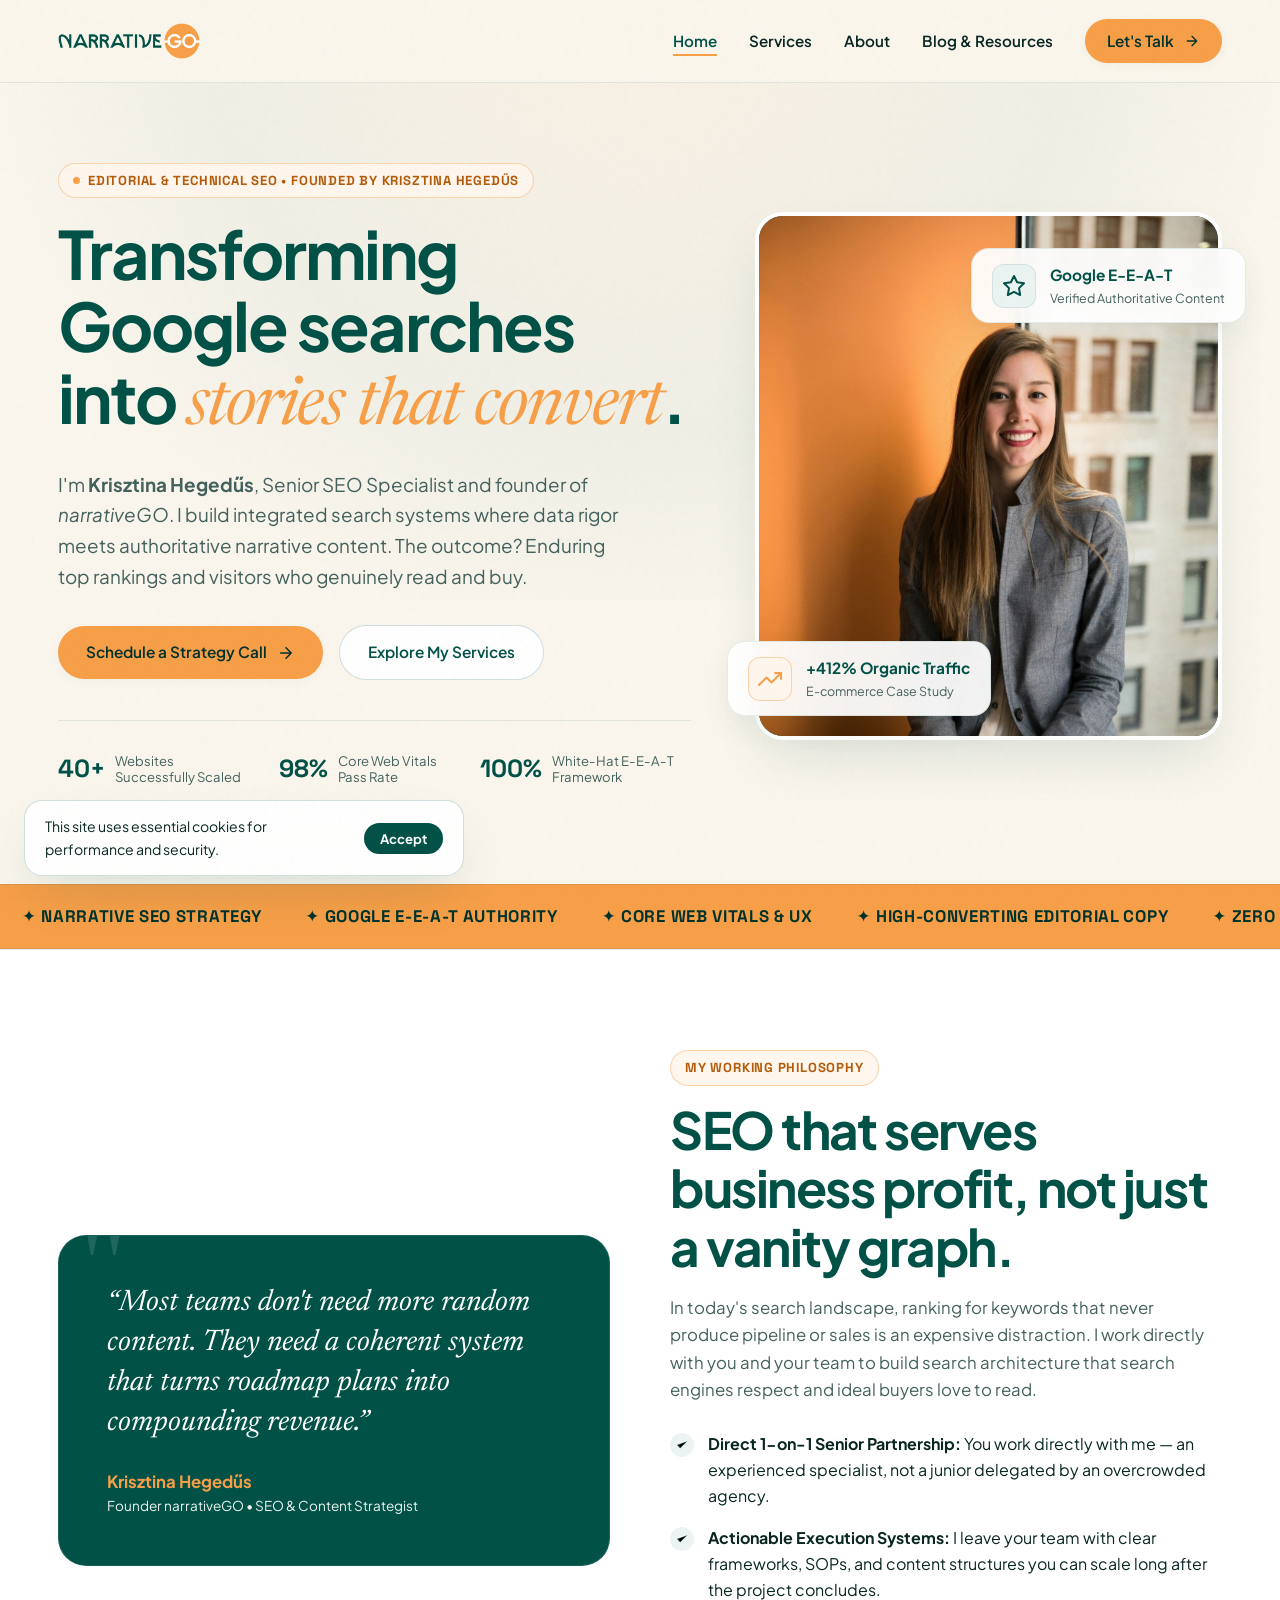
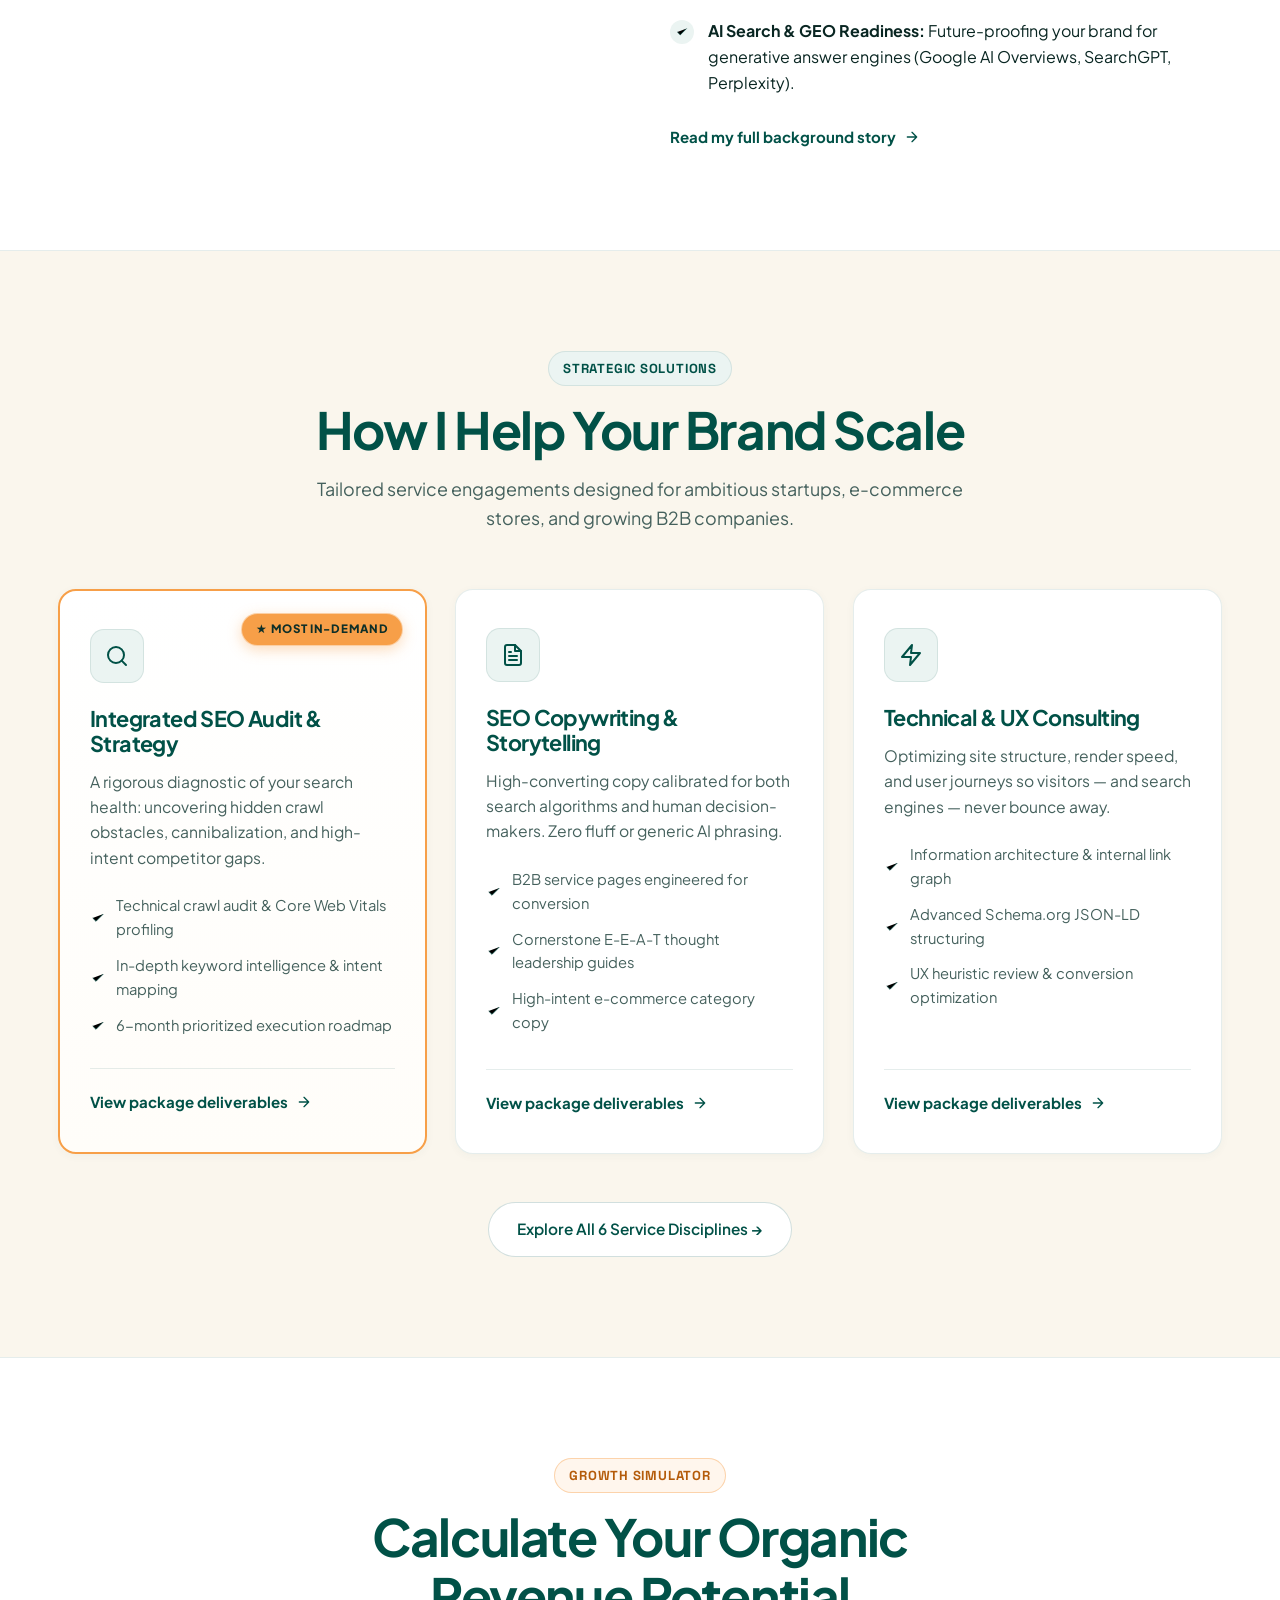
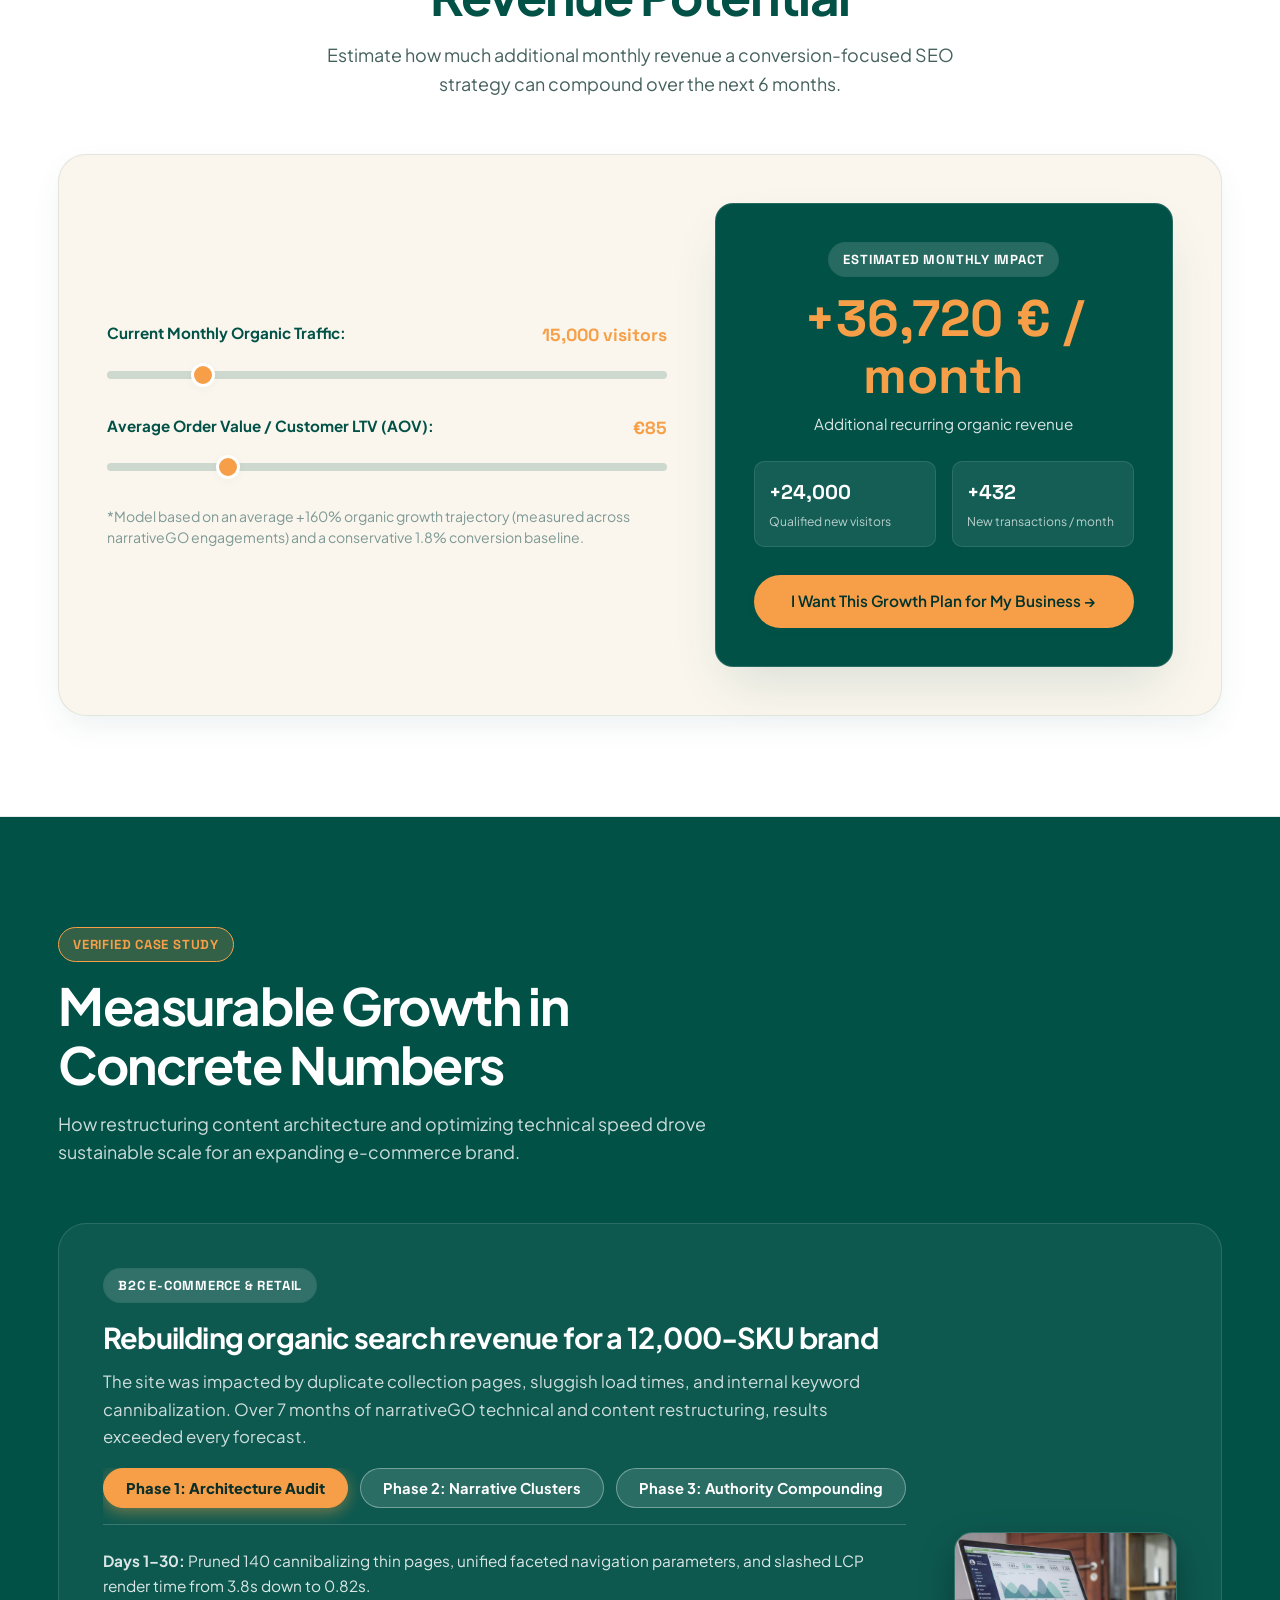
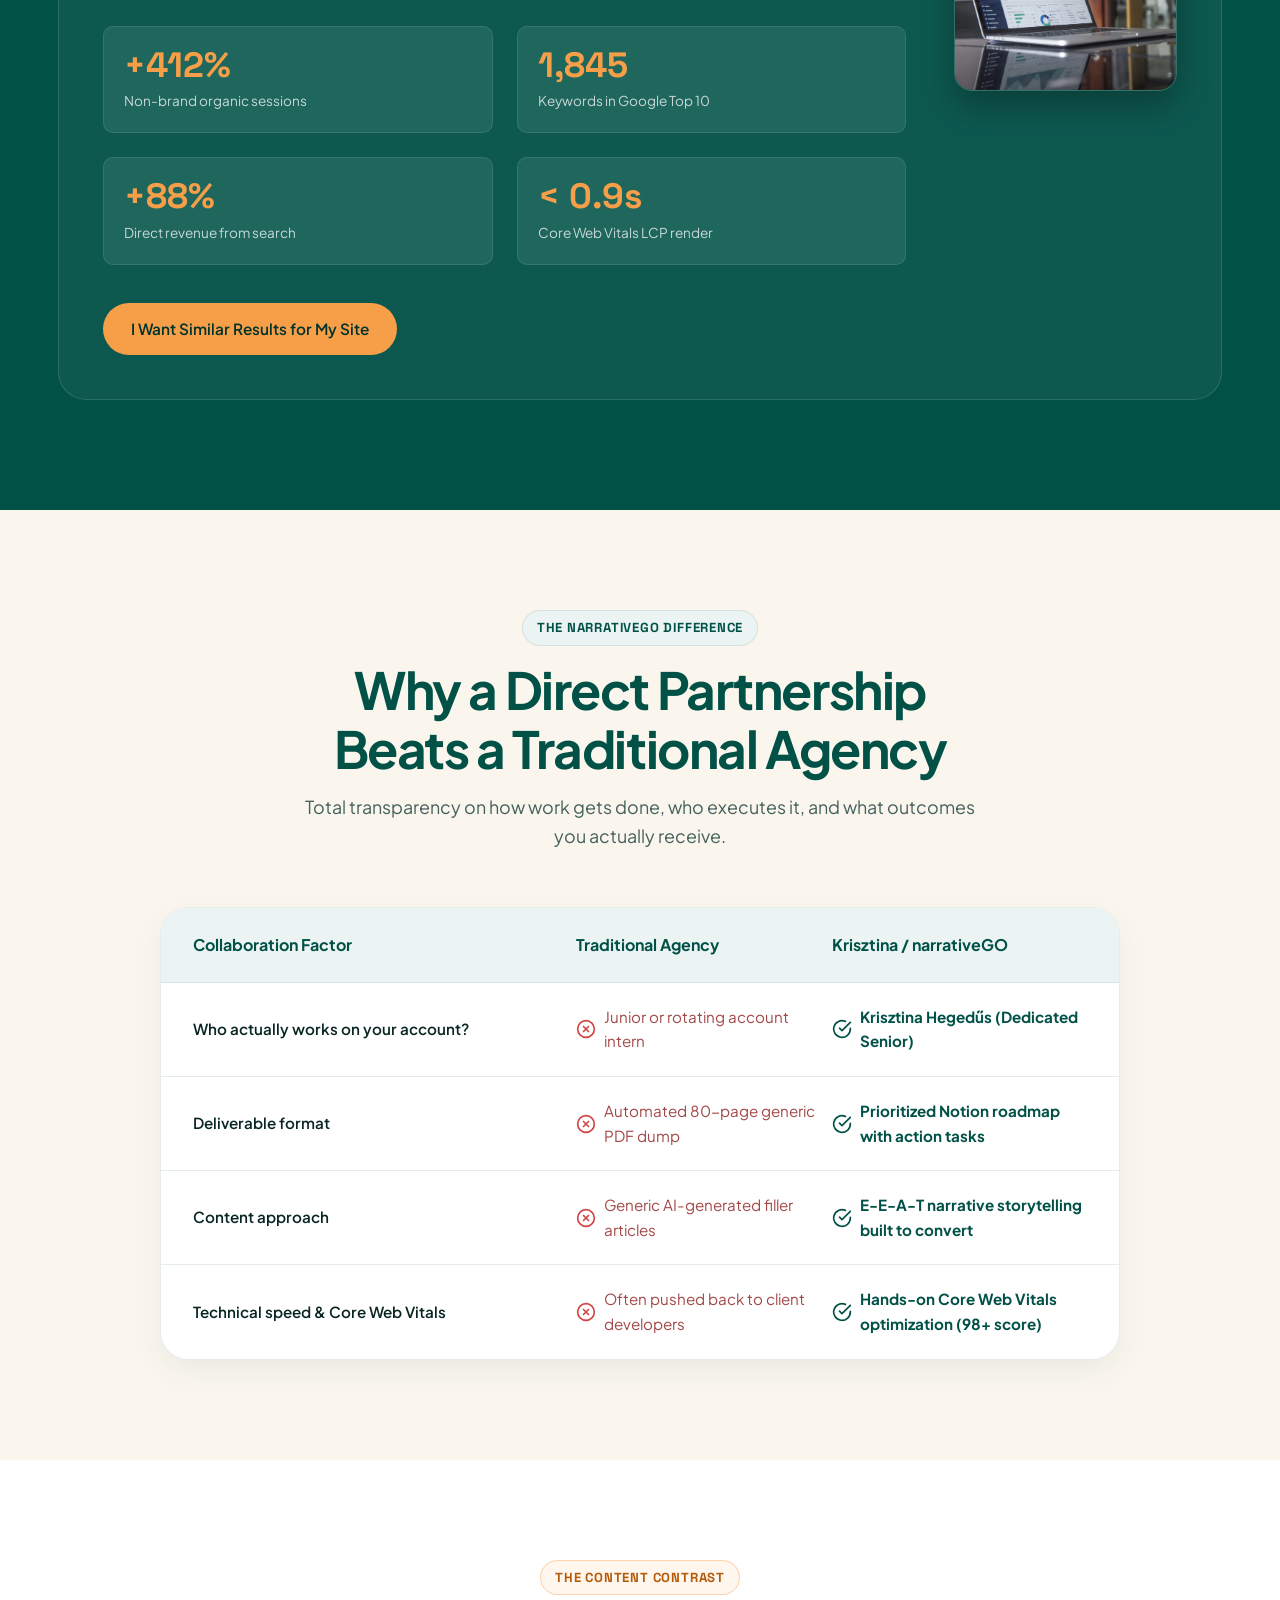
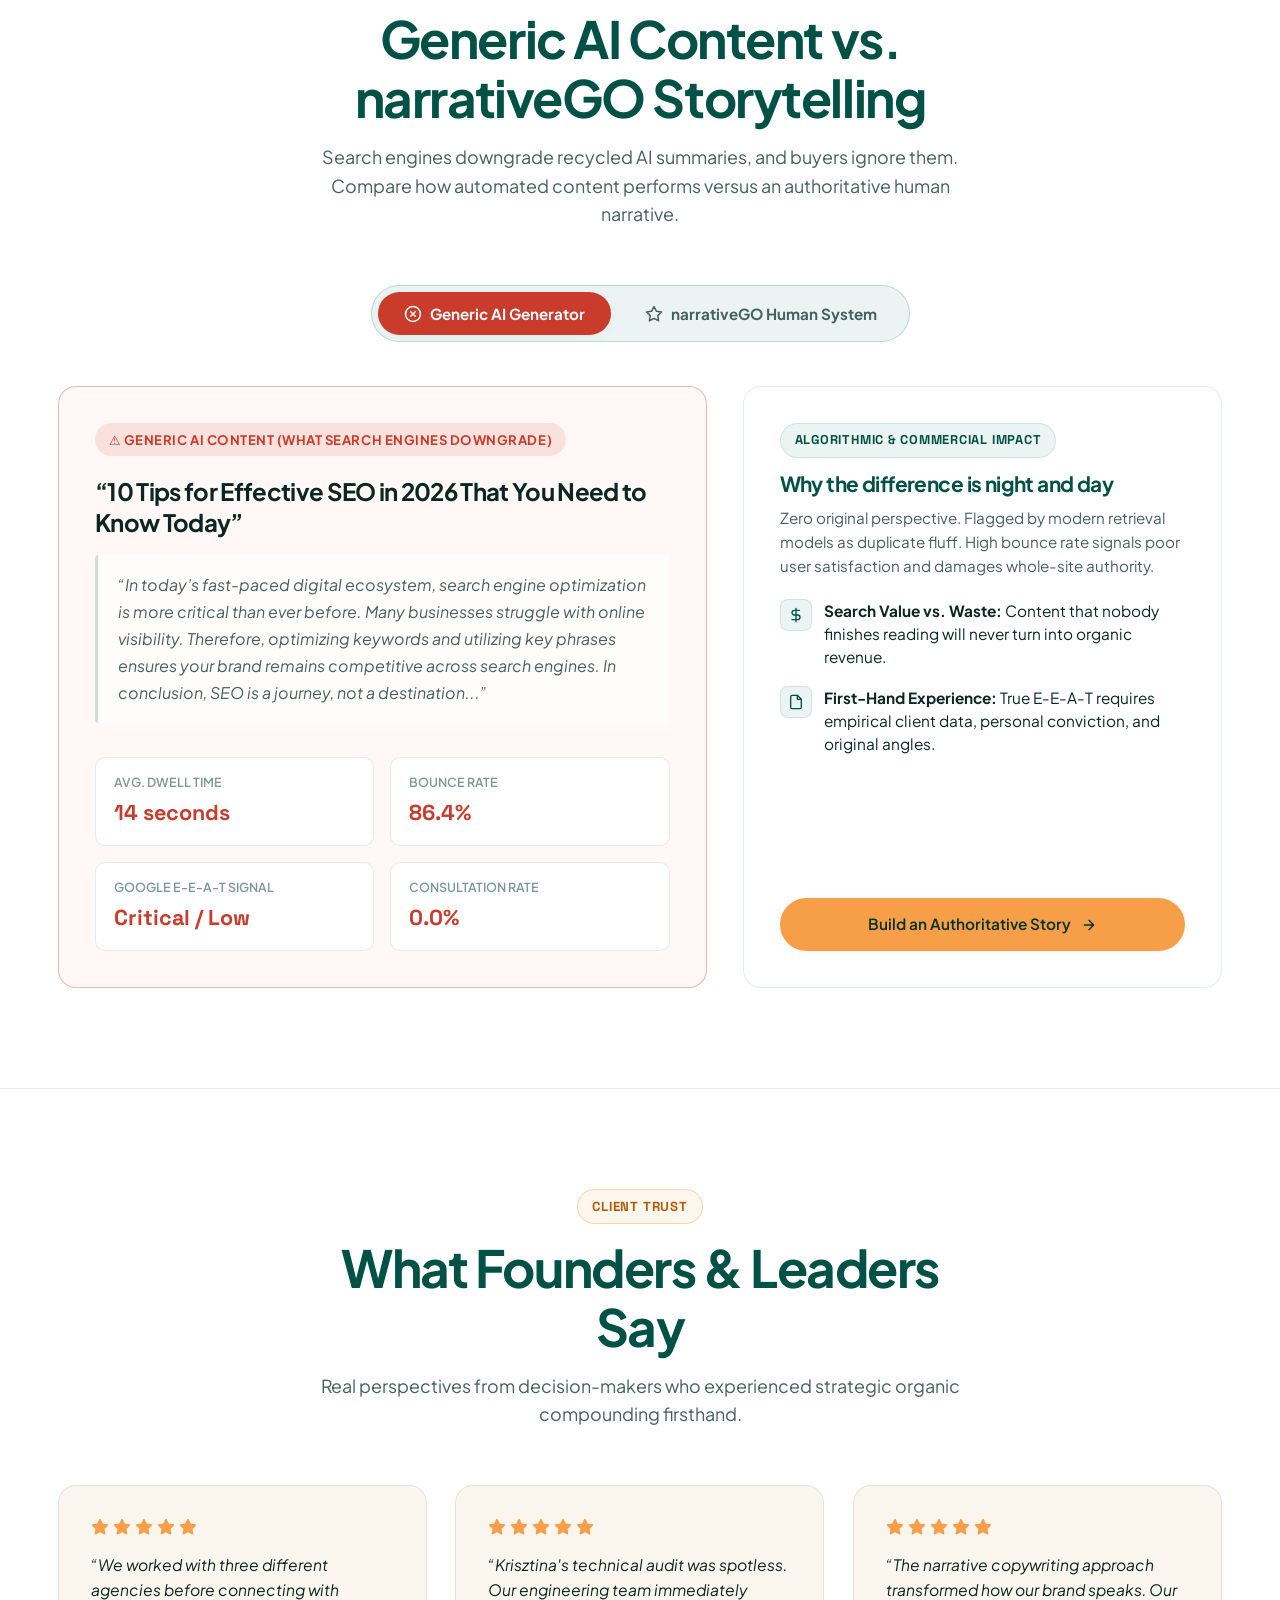
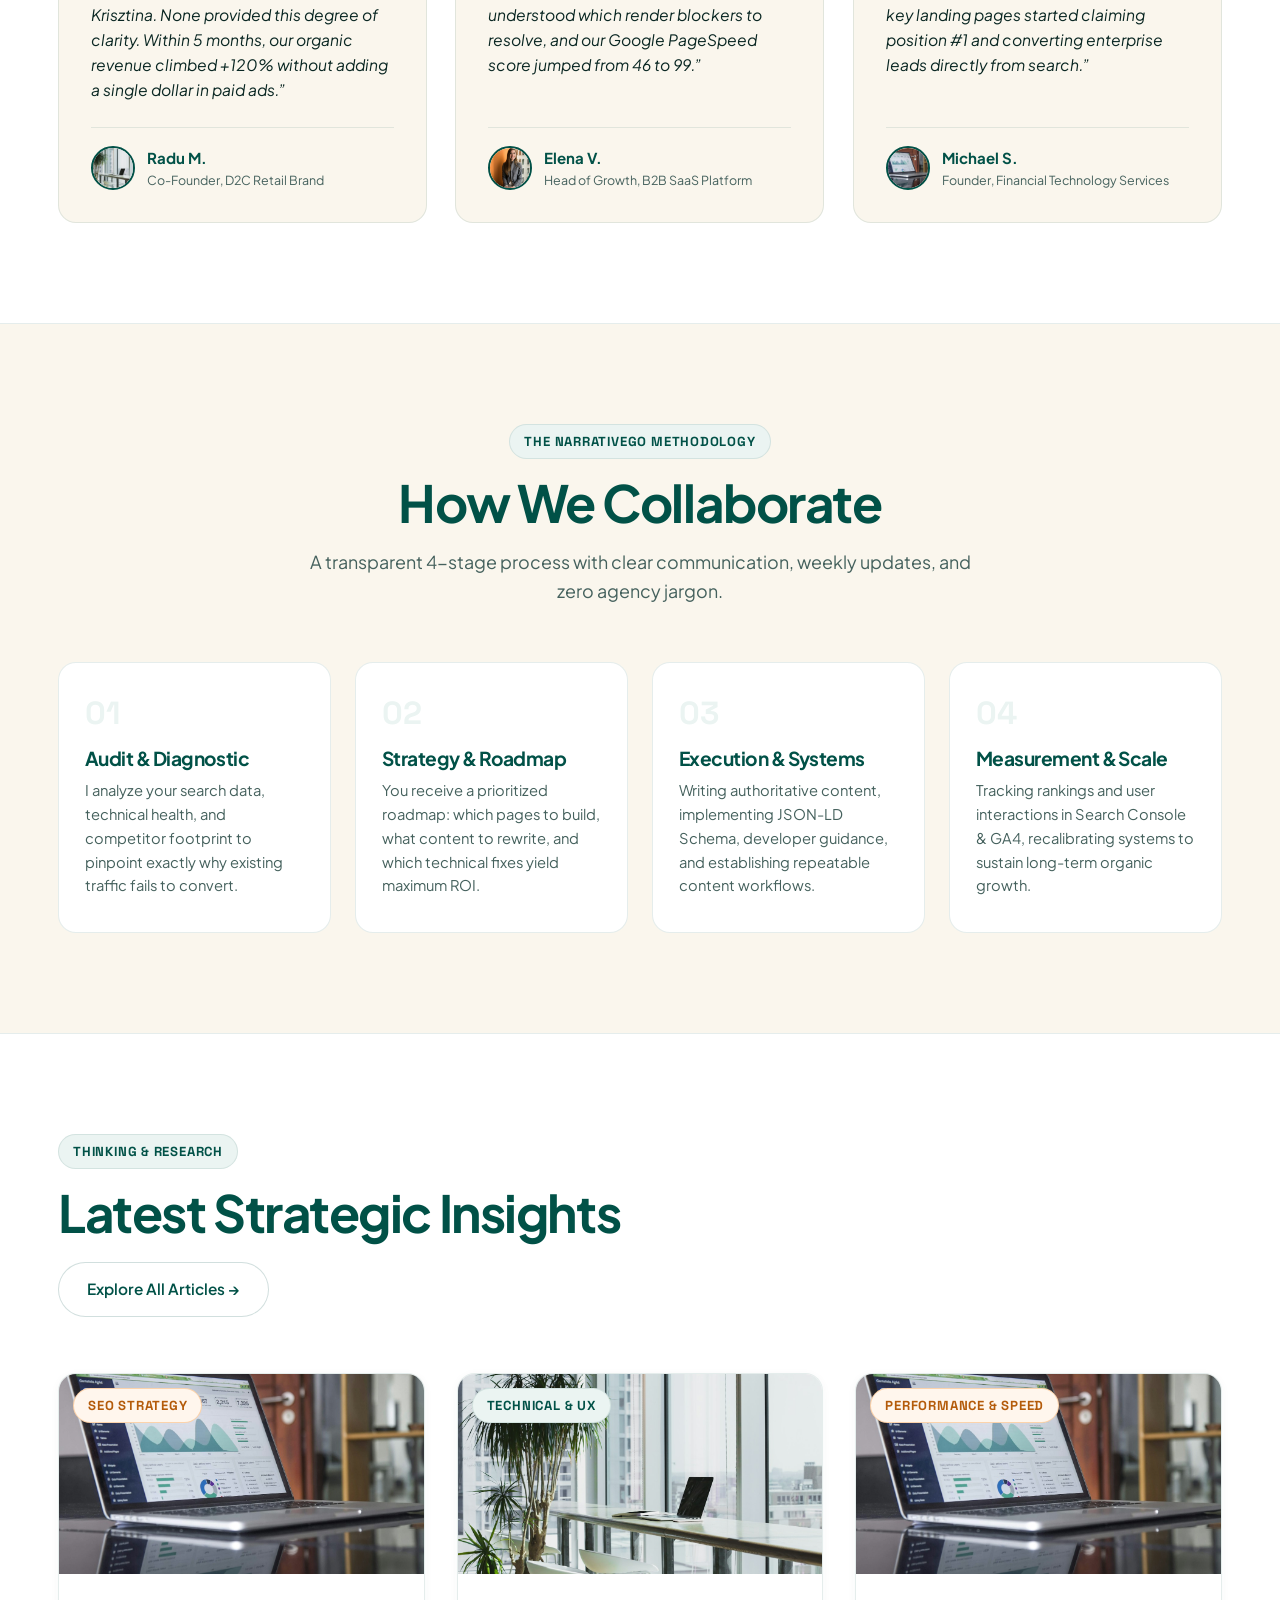
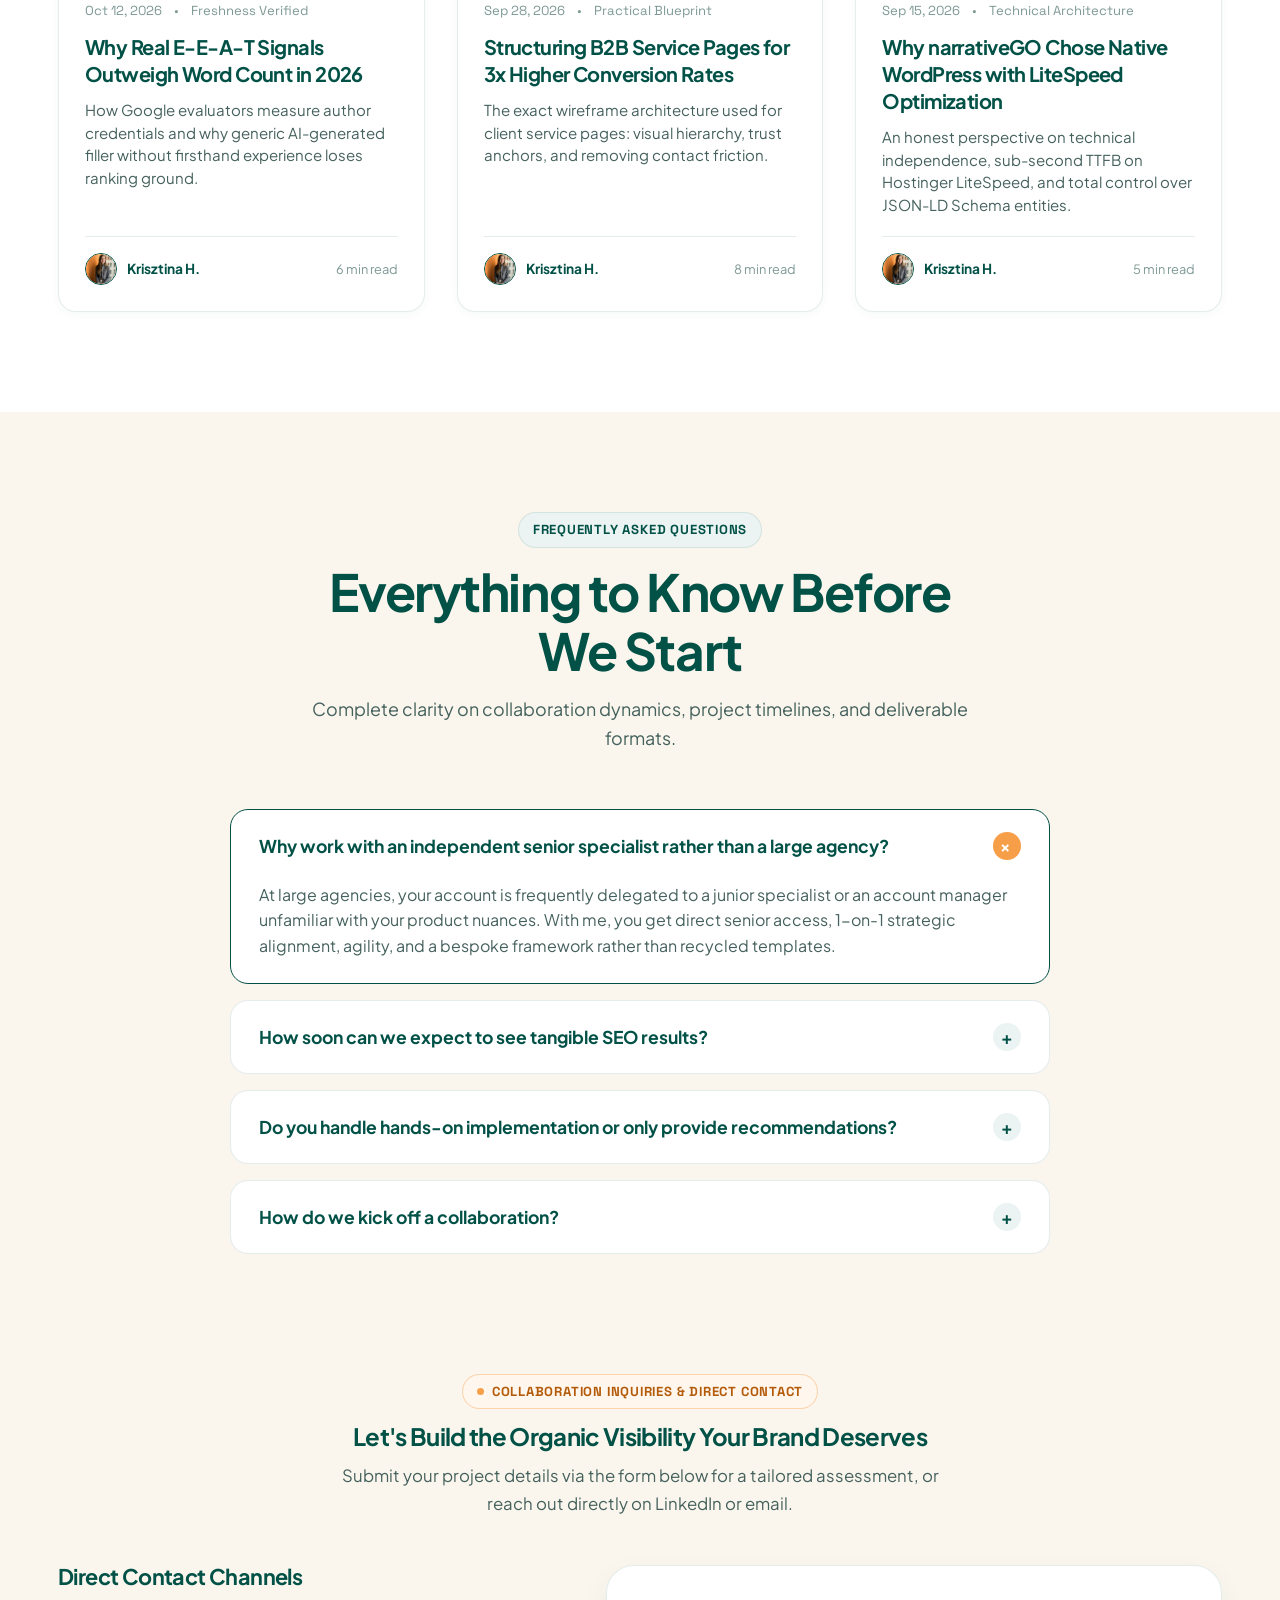
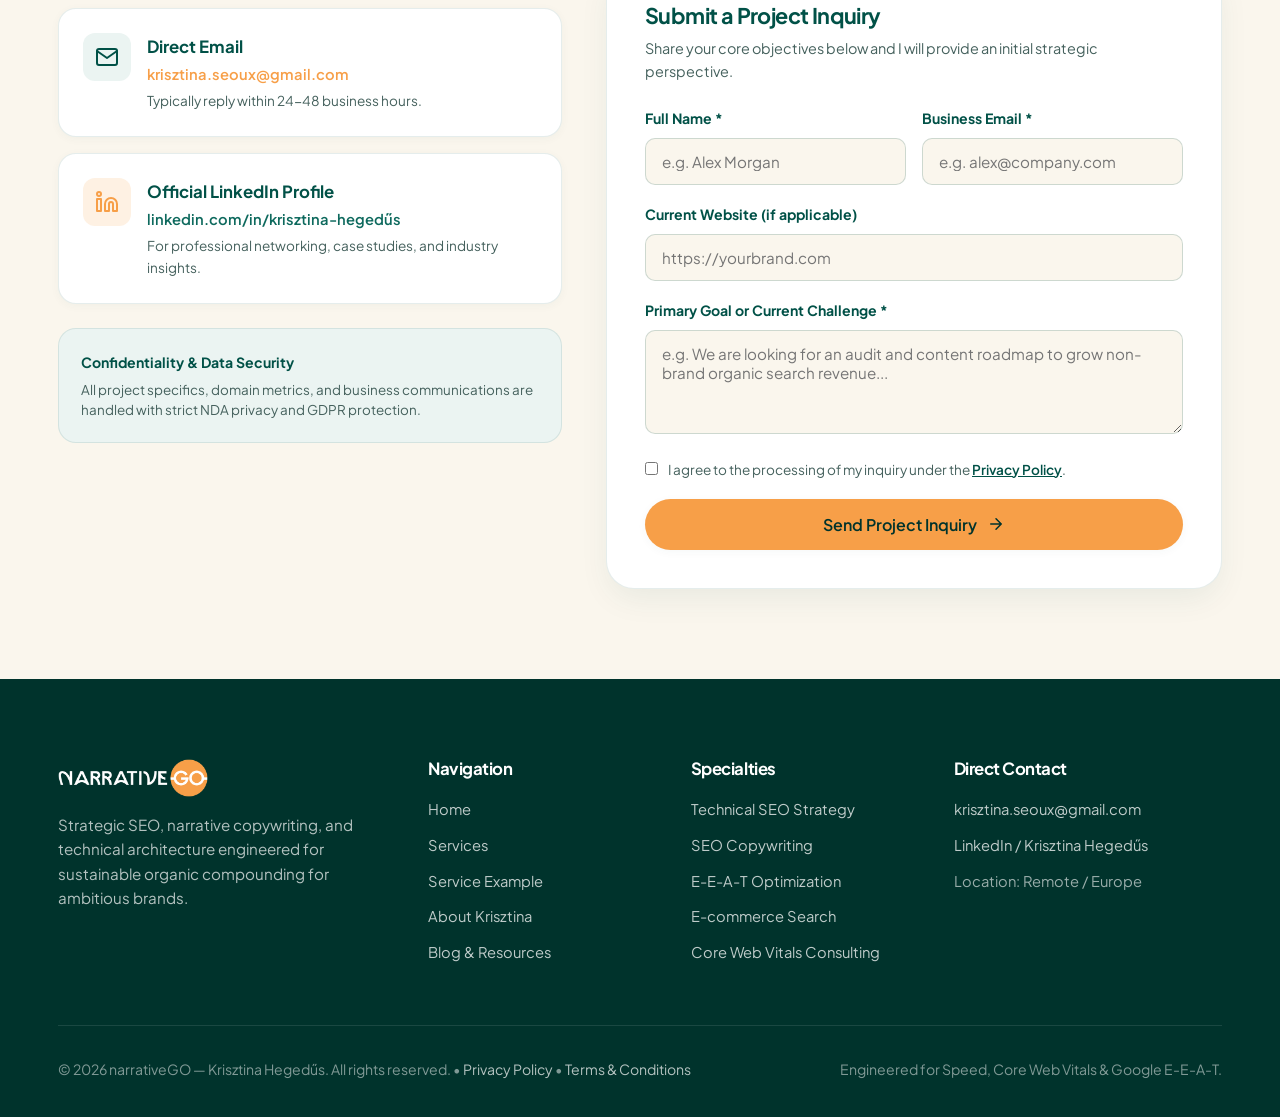
==== commit b4882c79: "fix(cache): add v=2.1 cache buster to style.css across all pages for instant mobile browser refresh" ====
--- a/index.html
+++ b/index.html
@@ -16,7 +16,7 @@
 
   <!-- Favicon & Stylesheet -->
   <link rel="icon" type="image/svg+xml" href="assets/img/favicon.svg">
-  <link rel="stylesheet" href="assets/css/style.css">
+  <link rel="stylesheet" href="assets/css/style.css?v=2.1">
 
   <!-- Schema.org Structured Data (Person + ProfessionalService) -->
   <script type="application/ld+json">
@@ -429,7 +429,7 @@
         <div class="case-study-showcase">
           <div>
             <div class="badge badge-teal" style="background: rgba(255,255,255,0.15); color: #fff;">B2C E-commerce &amp; Retail</div>
-            <h3 style="color: #fff; font-size: 1.8rem; margin: 18px 0 14px;">Rebuilding organic search revenue for a 12,000-SKU brand</h3>
+            <h3 class="case-study-title" style="color: #fff; margin: 18px 0 14px;">Rebuilding organic search revenue for a 12,000-SKU brand</h3>
             <p style="color: rgba(255,255,255,0.8); font-size: 1.05rem; margin-bottom: 18px;">
               The site was impacted by duplicate collection pages, sluggish load times, and internal keyword cannibalization. Over 7 months of narrativeGO technical and content restructuring, results exceeded every forecast.
             </p>
@@ -785,7 +785,7 @@
     <!-- BLOG SECTION PREVIEW -->
     <section style="background: #FFFFFF; border-top: 1px solid var(--border-light);">
       <div class="container">
-        <div class="section-header" style="display: flex; justify-content: space-between; align-items: flex-end; flex-wrap: wrap; gap: 20px;">
+        <div class="section-header blog-section-header">
           <div>
             <div class="badge badge-teal">Thinking &amp; Research</div>
             <h2 class="section-title">Latest Strategic Insights</h2>
--- a/assets/css/style.css
+++ b/assets/css/style.css
@@ -65,6 +65,9 @@
 html {
   scroll-behavior: smooth;
   font-size: 16px;
+  overflow-x: hidden;
+  width: 100%;
+  max-width: 100vw;
 }
 
 body {
@@ -75,20 +78,25 @@
   -webkit-font-smoothing: antialiased;
   -moz-osx-font-smoothing: grayscale;
   overflow-x: hidden;
+  width: 100%;
+  max-width: 100vw;
   position: relative;
 }
 
-/* Subtle ambient background glow */
-body::before {
+/* Subtle ambient background glow (applied via html::before so body::before can host paper grain) */
+html::before {
   content: '';
   position: absolute;
   top: 0;
-  left: 20%;
-  width: 60vw;
+  left: 0;
+  right: 0;
+  width: 100%;
+  max-width: 100vw;
   height: 600px;
-  background: radial-gradient(circle, rgba(247, 159, 72, 0.05) 0%, rgba(1, 81, 71, 0.04) 50%, transparent 75%);
+  background: radial-gradient(circle at 50% 0%, rgba(247, 159, 72, 0.05) 0%, rgba(1, 81, 71, 0.04) 50%, transparent 75%);
   pointer-events: none;
   z-index: 0;
+  overflow: hidden;
 }
 
 ::selection {
@@ -543,6 +551,9 @@
   padding: 18px 0;
   overflow: hidden;
   position: relative;
+  width: 100%;
+  max-width: 100vw;
+  box-sizing: border-box;
   border-top: 1px solid rgba(7, 67, 59, 0.1);
   border-bottom: 1px solid rgba(7, 67, 59, 0.1);
 }
@@ -1724,6 +1735,387 @@
   grid-template-columns: 1fr 1fr;
   gap: 16px;
 }
+
+
+/* ==========================================================================
+   DISCREET GDPR COOKIE PILL (NON-INTRUSIVE)
+   ========================================================================== */
+.cookie-pill {
+  position: fixed;
+  bottom: 24px;
+  left: 24px;
+  background: rgba(255, 255, 255, 0.95);
+  backdrop-filter: blur(12px);
+  border: 1px solid var(--border-medium);
+  box-shadow: var(--shadow-lg);
+  border-radius: var(--radius-md);
+  padding: 14px 20px;
+  display: flex;
+  align-items: center;
+  gap: 16px;
+  z-index: 999;
+  font-size: 0.88rem;
+  color: var(--text-main);
+  max-width: 440px;
+  transform: translateY(120%);
+  transition: transform 0.4s cubic-bezier(0.16, 1, 0.3, 1);
+}
+
+.cookie-pill.show {
+  transform: translateY(0);
+}
+
+.cookie-btn-accept {
+  background: var(--teal-primary);
+  color: #FFFFFF;
+  padding: 7px 16px;
+  border-radius: var(--radius-full);
+  font-size: 0.82rem;
+  font-weight: 700;
+  cursor: pointer;
+  white-space: nowrap;
+  transition: background var(--transition-fast);
+}
+
+.cookie-btn-accept:hover {
+  background: var(--teal-mid);
+}
+
+/* ==========================================================================
+   EDITORIAL LUXURY CREATIVE SUITE (ANTI-AI AESTHETICS)
+   ========================================================================== */
+
+/* 1. Organic Tactile Paper Grain Overlay */
+body::before {
+  content: '';
+  position: fixed;
+  inset: 0;
+  width: 100%;
+  height: 100%;
+  pointer-events: none;
+  z-index: 9999;
+  opacity: 0.038;
+  mix-blend-mode: multiply;
+  background-image: url("data:image/svg+xml,%3Csvg viewBox='0 0 200 200' xmlns='http://www.w3.org/2000/svg'%3E%3Cfilter id='noiseFilter'%3E%3CfeTurbulence type='fractalNoise' baseFrequency='0.85' numOctaves='3' stitchTiles='stitch'/%3E%3C/filter%3E%3Crect width='100%25' height='100%25' filter='url(%23noiseFilter)'/%3E%3C/svg%3E");
+}
+
+/* 2. Dynamic Spotlight Cursor Glow on Interactive Cards */
+.spotlight-card {
+  position: relative;
+  overflow: hidden;
+  transition: transform 0.35s cubic-bezier(0.16, 1, 0.3, 1), box-shadow 0.35s cubic-bezier(0.16, 1, 0.3, 1), border-color 0.3s ease;
+}
+
+.spotlight-card::before {
+  content: '';
+  position: absolute;
+  inset: 0;
+  border-radius: inherit;
+  background: radial-gradient(
+    500px circle at var(--mouse-x, 50%) var(--mouse-y, 50%),
+    rgba(247, 159, 72, 0.12),
+    transparent 65%
+  );
+  opacity: 0;
+  transition: opacity 0.35s ease;
+  pointer-events: none;
+  z-index: 2;
+}
+
+.spotlight-card:hover::before {
+  opacity: 1;
+}
+
+.spotlight-card:hover {
+  transform: translateY(-4px);
+  box-shadow: 0 16px 36px -10px rgba(1, 81, 71, 0.14);
+  border-color: rgba(247, 159, 72, 0.45);
+}
+
+/* 3. Button Micro-Animations & Magnetic Hover Lift */
+.btn {
+  position: relative;
+  overflow: hidden;
+}
+
+.btn-primary:hover .icon-svg {
+  transform: translateX(5px);
+}
+
+.btn-outline:hover .icon-svg {
+  transform: translateX(4px);
+}
+
+/* 4. Editorial Scroll Reveal Transitions */
+.reveal-on-scroll {
+  opacity: 0;
+  transform: translateY(28px);
+  transition: opacity 0.8s cubic-bezier(0.16, 1, 0.3, 1), transform 0.8s cubic-bezier(0.16, 1, 0.3, 1);
+  will-change: opacity, transform;
+}
+
+.reveal-on-scroll.revealed {
+  opacity: 1;
+  transform: translateY(0);
+}
+
+/* 5. Interactive Content Contrast Split Showcase */
+.contrast-section {
+  padding: 100px 0;
+  background: #FFFFFF;
+  position: relative;
+  border-bottom: 1px solid var(--border-light);
+}
+
+.contrast-toggle-wrap {
+  display: flex;
+  justify-content: center;
+  margin: 36px 0 44px;
+}
+
+.contrast-toggle {
+  display: inline-flex;
+  background: var(--teal-surface);
+  padding: 6px;
+  border-radius: var(--radius-full);
+  border: 1px solid var(--border-medium);
+  gap: 8px;
+}
+
+.contrast-btn {
+  padding: 12px 26px;
+  border-radius: var(--radius-full);
+  border: none;
+  background: transparent;
+  font-family: var(--font-main);
+  font-weight: 700;
+  font-size: 0.95rem;
+  color: var(--text-muted);
+  cursor: pointer;
+  display: flex;
+  align-items: center;
+  gap: 8px;
+  transition: all var(--transition-fast);
+}
+
+.contrast-btn.active {
+  background: var(--teal-primary);
+  color: #FFFFFF;
+  box-shadow: var(--shadow-sm);
+}
+
+.contrast-btn.active.is-ai {
+  background: #C93B2B;
+  color: #FFFFFF;
+}
+
+.contrast-display-grid {
+  display: grid;
+  grid-template-columns: 1.15fr 0.85fr;
+  gap: 36px;
+  align-items: stretch;
+}
+
+.contrast-preview-panel {
+  background: var(--canvas-bg);
+  border-radius: var(--radius-md);
+  border: 1.5px solid var(--border-light);
+  padding: 36px;
+  display: flex;
+  flex-direction: column;
+  justify-content: space-between;
+  position: relative;
+  transition: all 0.35s ease;
+}
+
+.contrast-preview-panel.panel-ai {
+  border-color: rgba(201, 59, 43, 0.35);
+  background: #FFF8F7;
+}
+
+.contrast-preview-panel.panel-human {
+  border-color: rgba(1, 81, 71, 0.35);
+  background: #F4F8F7;
+}
+
+.contrast-badge-status {
+  display: inline-flex;
+  align-items: center;
+  gap: 6px;
+  padding: 6px 14px;
+  border-radius: var(--radius-full);
+  font-size: 0.82rem;
+  font-weight: 700;
+  text-transform: uppercase;
+  letter-spacing: 0.04em;
+  margin-bottom: 20px;
+}
+
+.badge-status-bad {
+  background: rgba(201, 59, 43, 0.12);
+  color: #C93B2B;
+}
+
+.badge-status-good {
+  background: rgba(1, 81, 71, 0.12);
+  color: var(--teal-primary);
+}
+
+.contrast-title {
+  font-family: var(--font-heading);
+  font-size: 1.5rem;
+  color: var(--text-main);
+  line-height: 1.3;
+  margin-bottom: 16px;
+}
+
+.contrast-body {
+  font-size: 1rem;
+  line-height: 1.7;
+  color: var(--text-muted);
+  font-style: italic;
+  padding: 16px 20px;
+  border-left: 3px solid var(--border-medium);
+  background: rgba(255, 255, 255, 0.6);
+  border-radius: 4px;
+  margin-bottom: 24px;
+}
+
+.contrast-meta-box {
+  display: grid;
+  grid-template-columns: repeat(2, 1fr);
+  gap: 16px;
+  margin-top: 10px;
+}
+
+.meta-chip {
+  background: #FFFFFF;
+  padding: 14px 18px;
+  border-radius: var(--radius-sm);
+  border: 1px solid var(--border-light);
+}
+
+.meta-chip-label {
+  font-size: 0.78rem;
+  text-transform: uppercase;
+  color: var(--text-light);
+  font-weight: 600;
+}
+
+.meta-chip-val {
+  font-family: 'Space Grotesk', system-ui, sans-serif;
+  font-size: 1.35rem;
+  font-weight: 700;
+  margin-top: 4px;
+}
+
+.val-bad {
+  color: #C93B2B;
+}
+
+.val-good {
+  color: var(--teal-primary);
+}
+
+.contrast-breakdown-panel {
+  background: #FFFFFF;
+  border-radius: var(--radius-md);
+  border: 1px solid var(--border-light);
+  padding: 36px;
+  display: flex;
+  flex-direction: column;
+  justify-content: space-between;
+}
+
+.breakdown-list {
+  display: flex;
+  flex-direction: column;
+  gap: 18px;
+  margin: 20px 0;
+}
+
+.breakdown-item {
+  display: flex;
+  align-items: flex-start;
+  gap: 12px;
+  font-size: 0.96rem;
+  line-height: 1.5;
+}
+
+/* 6. Interactive Case Study Milestones */
+.milestone-stepper {
+  display: flex;
+  gap: 12px;
+  margin-bottom: 24px;
+  border-bottom: 1px solid rgba(255, 255, 255, 0.18);
+  padding-bottom: 16px;
+  overflow-x: auto;
+}
+
+.milestone-btn {
+  background: rgba(255, 255, 255, 0.12);
+  border: 1px solid rgba(255, 255, 255, 0.35);
+  font-family: var(--font-main);
+  font-size: 0.92rem;
+  font-weight: 700;
+  color: #FFFFFF !important;
+  padding: 10px 22px;
+  border-radius: var(--radius-full);
+  cursor: pointer;
+  white-space: nowrap;
+  transition: all var(--transition-fast);
+}
+
+.milestone-btn:hover {
+  background: rgba(255, 255, 255, 0.22);
+  color: #FFFFFF !important;
+  border-color: rgba(255, 255, 255, 0.7);
+  transform: translateY(-1px);
+}
+
+.milestone-btn.active {
+  background: var(--orange-accent) !important;
+  color: #0E2F28 !important;
+  font-weight: 800;
+  border-color: var(--orange-accent) !important;
+  box-shadow: 0 4px 16px rgba(247, 159, 72, 0.45);
+}
+
+.milestone-panel {
+  display: none;
+  animation: fadeIn 0.35s ease;
+}
+
+.milestone-panel.active {
+  display: block;
+}
+
+@keyframes fadeIn {
+  from { opacity: 0; transform: translateY(6px); }
+  to { opacity: 1; transform: translateY(0); }
+}
+
+
+
+/* ==========================================================================
+   7. SUPER WOW UX: MOTION SUITE, ROTATING SEALS & LIVE SEO TERMINAL
+   ========================================================================== */
+
+/* Top Reading Progress Bar (Subtle & Lightweight) */
+.scroll-progress-bar {
+  position: fixed;
+  top: 0;
+  left: 0;
+  height: 3px;
+  width: 0%;
+  background: linear-gradient(90deg, var(--orange-accent) 0%, #FFB066 50%, var(--teal-primary) 100%);
+  z-index: 9999;
+  transition: width 0.05s ease-out;
+  pointer-events: none;
+}
+
+
+
 
 /* ==========================================================================
    RESPONSIVE DESIGN SYSTEM (MOBILE & TABLET OPTIMIZED)
@@ -1840,39 +2232,109 @@
   }
 }
 
+/* Blog Section Header (moved from inline) */
+.blog-section-header {
+  display: flex;
+  justify-content: space-between;
+  align-items: flex-end;
+  flex-wrap: wrap;
+  gap: 20px;
+}
+
+/* Case Study Title */
+.case-study-title {
+  font-size: 1.8rem;
+}
+
 /* --- MOBILE LANDSCAPE & LARGE PHONES (768px) --- */
 @media (max-width: 768px) {
   .container {
-    padding: 0 20px;
+    padding: 0 18px;
   }
   section {
-    padding: 64px 0;
-  }
+    padding: 56px 0;
+  }
+
+  /* --- Global Typography Scaling --- */
+  .section-title {
+    font-size: 1.65rem !important;
+    line-height: 1.2 !important;
+  }
+  .section-subtitle {
+    font-size: 0.95rem !important;
+    line-height: 1.5 !important;
+    margin-top: 10px !important;
+  }
+  .section-header {
+    margin-bottom: 36px !important;
+  }
+  
+  /* Blog Section Header stacks on mobile */
+  .blog-section-header {
+    flex-direction: column !important;
+    align-items: flex-start !important;
+    gap: 14px !important;
+  }
+  
+  /* Case Study Title scales on mobile */
+  .case-study-title {
+    font-size: 1.2rem !important;
+    line-height: 1.25 !important;
+  }
+  
+  /* Override remaining inline font-sizes on mobile */
+  .case-study-showcase p[style],
+  .results-section p[style] {
+    font-size: 0.88rem !important;
+    line-height: 1.5 !important;
+  }
+  .contact-direct-channels h3[style],
+  .contact-form-box h3[style] {
+    font-size: 1.1rem !important;
+  }
+  .contact-card-channel div[style] {
+    font-size: 0.85rem !important;
+  }
+
+  /* --- Hero Section --- */
   .hero-section {
-    padding: 44px 0 54px;
+    padding: 40px 0 48px;
+  }
+  .hero-title {
+    font-size: 2rem !important;
+    line-height: 1.15 !important;
+    margin: 14px 0 18px !important;
   }
   .hero-desc {
-    font-size: 1.05rem;
-    margin-bottom: 26px;
+    font-size: 0.98rem;
+    line-height: 1.55;
+    margin-bottom: 22px;
+  }
+  .badge {
+    font-size: 0.72rem;
+    padding: 5px 10px;
+    gap: 5px;
   }
   .hero-actions {
     flex-direction: column;
     align-items: stretch;
-    gap: 12px;
-    margin-bottom: 32px;
+    gap: 10px;
+    margin-bottom: 28px;
   }
   .hero-actions .btn {
     width: 100%;
     justify-content: center;
+    padding: 13px 20px;
+    font-size: 0.92rem;
   }
   .portrait-frame img {
-    height: 380px;
-  }
-  /* Badges move cleanly below portrait on mobile — no overlapping photo */
+    height: 340px;
+  }
+  /* Badges move cleanly below portrait on mobile */
   .hero-visual-wrapper {
     display: flex;
     flex-direction: column;
-    gap: 12px;
+    gap: 10px;
     max-width: 100%;
   }
   .floating-pill {
@@ -1884,7 +2346,7 @@
     box-shadow: var(--shadow-sm);
     border: 1px solid var(--border-light);
     background: #FFFFFF;
-    padding: 12px 16px;
+    padding: 10px 14px;
     border-radius: var(--radius-sm);
   }
   .pill-growth, .pill-eeat {
@@ -1894,701 +2356,275 @@
     right: auto;
   }
   .pill-title {
-    font-size: 0.9rem;
+    font-size: 0.85rem;
     font-weight: 700;
   }
   .pill-sub {
-    font-size: 0.78rem;
-  }
-  .services-grid {
-    grid-template-columns: 1fr;
-    gap: 18px;
-  }
-  .process-grid {
-    grid-template-columns: 1fr;
-    gap: 18px;
-  }
-  .blog-grid {
-    grid-template-columns: 1fr;
-    gap: 22px;
-  }
-  .calc-wrapper {
-    padding: 28px 18px;
-    border-radius: var(--radius-md);
-  }
-  /* Comparison table becomes touch-scrollable on phone screens without layout break */
-  .comparison-table-wrapper {
-    overflow-x: auto;
-    -webkit-overflow-scrolling: touch;
-    border-radius: var(--radius-md);
-    margin: 0 -4px;
-  }
-  .comparison-header, .comparison-row {
-    min-width: 520px;
-    padding: 16px 20px;
-    font-size: 0.9rem;
-  }
-  .case-study-showcase {
-    padding: 28px 18px;
-    border-radius: var(--radius-md);
-  }
-  .case-metrics-grid {
-    grid-template-columns: 1fr 1fr;
-    gap: 12px;
-  }
-  .article-header-meta {
-    gap: 12px;
-    font-size: 0.85rem;
-    padding: 14px 0;
-  }
-  .author-box-complete {
-    flex-direction: column;
-    align-items: flex-start;
-    gap: 18px;
-    padding: 24px 18px;
-    margin-top: 40px;
-  }
-  .author-box-img {
-    width: 74px;
-    height: 74px;
-  }
-  .cta-banner {
-    padding: 44px 20px;
-    border-radius: var(--radius-md);
-    text-align: center;
-  }
-  .cta-banner h2 {
-    font-size: clamp(1.8rem, 5.5vw, 2.3rem);
-  }
-  .cta-actions {
-    flex-direction: column;
-    gap: 12px;
-    width: 100%;
-  }
-  .cta-actions .btn {
-    width: 100%;
-    justify-content: center;
-  }
-  .footer-top {
-    grid-template-columns: 1fr;
-    gap: 28px;
-  }
-  .footer-bottom {
-    flex-direction: column;
-    gap: 14px;
-    text-align: center;
-    font-size: 0.82rem;
-  }
-}
-
-/* --- SMALL SMARTPHONES (480px and below) --- */
-@media (max-width: 480px) {
-  .container {
-    padding: 0 16px;
-  }
-  .site-header {
-    height: 66px;
-  }
-  .nav-wrapper {
-    height: 66px;
-  }
-  .site-logo img {
-    height: 32px;
-  }
-  .nav-menu {
-    top: 66px;
-    max-height: calc(100vh - 66px);
-    padding: 20px 16px 32px;
-  }
-  .hero-section {
-    padding: 36px 0 44px;
-  }
-  .hero-title {
-    font-size: 2.1rem;
-    line-height: 1.15;
-  }
+    font-size: 0.72rem;
+  }
+  .floating-pill .icon-box {
+    width: 36px !important;
+    height: 36px !important;
+    border-radius: 8px !important;
+  }
+  .floating-pill .icon-box .icon-svg {
+    width: 18px;
+    height: 18px;
+  }
+
+  /* --- Trust Bar --- */
   .hero-trust-bar {
-    grid-template-columns: 1fr;
-    gap: 12px;
-    padding-top: 18px;
-  }
-  .trust-item {
-    padding: 6px 0;
-    border-bottom: 1px dashed var(--border-light);
-  }
-  .trust-item:last-child {
-    border-bottom: none;
-  }
-  .portrait-frame img {
-    height: 320px;
-  }
-  .floating-pill {
-    padding: 10px 14px;
-  }
-  .calc-results-card {
-    padding: 22px 14px;
-  }
-  .calc-revenue-highlight {
-    font-size: 2.3rem;
-  }
-  .calc-results-grid {
-    grid-template-columns: 1fr;
-    gap: 10px;
-  }
-  .case-metrics-grid {
-    grid-template-columns: 1fr;
-    gap: 10px;
-  }
-  .cookie-pill {
-    left: 12px;
-    right: 12px;
-    bottom: 12px;
-    max-width: none;
-    flex-direction: column;
-    align-items: stretch;
-    text-align: center;
-    gap: 10px;
-    padding: 14px 16px;
-  }
-}
-
-/* ==========================================================================
-   DISCREET GDPR COOKIE PILL (NON-INTRUSIVE)
-   ========================================================================== */
-.cookie-pill {
-  position: fixed;
-  bottom: 24px;
-  left: 24px;
-  background: rgba(255, 255, 255, 0.95);
-  backdrop-filter: blur(12px);
-  border: 1px solid var(--border-medium);
-  box-shadow: var(--shadow-lg);
-  border-radius: var(--radius-md);
-  padding: 14px 20px;
-  display: flex;
-  align-items: center;
-  gap: 16px;
-  z-index: 999;
-  font-size: 0.88rem;
-  color: var(--text-main);
-  max-width: 440px;
-  transform: translateY(120%);
-  transition: transform 0.4s cubic-bezier(0.16, 1, 0.3, 1);
-}
-
-.cookie-pill.show {
-  transform: translateY(0);
-}
-
-.cookie-btn-accept {
-  background: var(--teal-primary);
-  color: #FFFFFF;
-  padding: 7px 16px;
-  border-radius: var(--radius-full);
-  font-size: 0.82rem;
-  font-weight: 700;
-  cursor: pointer;
-  white-space: nowrap;
-  transition: background var(--transition-fast);
-}
-
-.cookie-btn-accept:hover {
-  background: var(--teal-mid);
-}
-
-/* ==========================================================================
-   EDITORIAL LUXURY CREATIVE SUITE (ANTI-AI AESTHETICS)
-   ========================================================================== */
-
-/* 1. Organic Tactile Paper Grain Overlay */
-body::before {
-  content: '';
-  position: fixed;
-  top: 0;
-  left: 0;
-  width: 100vw;
-  height: 100vh;
-  pointer-events: none;
-  z-index: 9999;
-  opacity: 0.038;
-  mix-blend-mode: multiply;
-  background-image: url("data:image/svg+xml,%3Csvg viewBox='0 0 200 200' xmlns='http://www.w3.org/2000/svg'%3E%3Cfilter id='noiseFilter'%3E%3CfeTurbulence type='fractalNoise' baseFrequency='0.85' numOctaves='3' stitchTiles='stitch'/%3E%3C/filter%3E%3Crect width='100%25' height='100%25' filter='url(%23noiseFilter)'/%3E%3C/svg%3E");
-}
-
-/* 2. Dynamic Spotlight Cursor Glow on Interactive Cards */
-.spotlight-card {
-  position: relative;
-  overflow: hidden;
-  transition: transform 0.35s cubic-bezier(0.16, 1, 0.3, 1), box-shadow 0.35s cubic-bezier(0.16, 1, 0.3, 1), border-color 0.3s ease;
-}
-
-.spotlight-card::before {
-  content: '';
-  position: absolute;
-  inset: 0;
-  border-radius: inherit;
-  background: radial-gradient(
-    500px circle at var(--mouse-x, 50%) var(--mouse-y, 50%),
-    rgba(247, 159, 72, 0.12),
-    transparent 65%
-  );
-  opacity: 0;
-  transition: opacity 0.35s ease;
-  pointer-events: none;
-  z-index: 2;
-}
-
-.spotlight-card:hover::before {
-  opacity: 1;
-}
-
-.spotlight-card:hover {
-  transform: translateY(-4px);
-  box-shadow: 0 16px 36px -10px rgba(1, 81, 71, 0.14);
-  border-color: rgba(247, 159, 72, 0.45);
-}
-
-/* 3. Button Micro-Animations & Magnetic Hover Lift */
-.btn {
-  position: relative;
-  overflow: hidden;
-}
-
-.btn-primary:hover .icon-svg {
-  transform: translateX(5px);
-}
-
-.btn-outline:hover .icon-svg {
-  transform: translateX(4px);
-}
-
-/* 4. Editorial Scroll Reveal Transitions */
-.reveal-on-scroll {
-  opacity: 0;
-  transform: translateY(28px);
-  transition: opacity 0.8s cubic-bezier(0.16, 1, 0.3, 1), transform 0.8s cubic-bezier(0.16, 1, 0.3, 1);
-  will-change: opacity, transform;
-}
-
-.reveal-on-scroll.revealed {
-  opacity: 1;
-  transform: translateY(0);
-}
-
-/* 5. Interactive Content Contrast Split Showcase */
-.contrast-section {
-  padding: 100px 0;
-  background: #FFFFFF;
-  position: relative;
-  border-bottom: 1px solid var(--border-light);
-}
-
-.contrast-toggle-wrap {
-  display: flex;
-  justify-content: center;
-  margin: 36px 0 44px;
-}
-
-.contrast-toggle {
-  display: inline-flex;
-  background: var(--teal-surface);
-  padding: 6px;
-  border-radius: var(--radius-full);
-  border: 1px solid var(--border-medium);
-  gap: 8px;
-}
-
-.contrast-btn {
-  padding: 12px 26px;
-  border-radius: var(--radius-full);
-  border: none;
-  background: transparent;
-  font-family: var(--font-main);
-  font-weight: 700;
-  font-size: 0.95rem;
-  color: var(--text-muted);
-  cursor: pointer;
-  display: flex;
-  align-items: center;
-  gap: 8px;
-  transition: all var(--transition-fast);
-}
-
-.contrast-btn.active {
-  background: var(--teal-primary);
-  color: #FFFFFF;
-  box-shadow: var(--shadow-sm);
-}
-
-.contrast-btn.active.is-ai {
-  background: #C93B2B;
-  color: #FFFFFF;
-}
-
-.contrast-display-grid {
-  display: grid;
-  grid-template-columns: 1.15fr 0.85fr;
-  gap: 36px;
-  align-items: stretch;
-}
-
-.contrast-preview-panel {
-  background: var(--canvas-bg);
-  border-radius: var(--radius-md);
-  border: 1.5px solid var(--border-light);
-  padding: 36px;
-  display: flex;
-  flex-direction: column;
-  justify-content: space-between;
-  position: relative;
-  transition: all 0.35s ease;
-}
-
-.contrast-preview-panel.panel-ai {
-  border-color: rgba(201, 59, 43, 0.35);
-  background: #FFF8F7;
-}
-
-.contrast-preview-panel.panel-human {
-  border-color: rgba(1, 81, 71, 0.35);
-  background: #F4F8F7;
-}
-
-.contrast-badge-status {
-  display: inline-flex;
-  align-items: center;
-  gap: 6px;
-  padding: 6px 14px;
-  border-radius: var(--radius-full);
-  font-size: 0.82rem;
-  font-weight: 700;
-  text-transform: uppercase;
-  letter-spacing: 0.04em;
-  margin-bottom: 20px;
-}
-
-.badge-status-bad {
-  background: rgba(201, 59, 43, 0.12);
-  color: #C93B2B;
-}
-
-.badge-status-good {
-  background: rgba(1, 81, 71, 0.12);
-  color: var(--teal-primary);
-}
-
-.contrast-title {
-  font-family: var(--font-heading);
-  font-size: 1.5rem;
-  color: var(--text-main);
-  line-height: 1.3;
-  margin-bottom: 16px;
-}
-
-.contrast-body {
-  font-size: 1rem;
-  line-height: 1.7;
-  color: var(--text-muted);
-  font-style: italic;
-  padding: 16px 20px;
-  border-left: 3px solid var(--border-medium);
-  background: rgba(255, 255, 255, 0.6);
-  border-radius: 4px;
-  margin-bottom: 24px;
-}
-
-.contrast-meta-box {
-  display: grid;
-  grid-template-columns: repeat(2, 1fr);
-  gap: 16px;
-  margin-top: 10px;
-}
-
-.meta-chip {
-  background: #FFFFFF;
-  padding: 14px 18px;
-  border-radius: var(--radius-sm);
-  border: 1px solid var(--border-light);
-}
-
-.meta-chip-label {
-  font-size: 0.78rem;
-  text-transform: uppercase;
-  color: var(--text-light);
-  font-weight: 600;
-}
-
-.meta-chip-val {
-  font-family: 'Space Grotesk', system-ui, sans-serif;
-  font-size: 1.35rem;
-  font-weight: 700;
-  margin-top: 4px;
-}
-
-.val-bad {
-  color: #C93B2B;
-}
-
-.val-good {
-  color: var(--teal-primary);
-}
-
-.contrast-breakdown-panel {
-  background: #FFFFFF;
-  border-radius: var(--radius-md);
-  border: 1px solid var(--border-light);
-  padding: 36px;
-  display: flex;
-  flex-direction: column;
-  justify-content: space-between;
-}
-
-.breakdown-list {
-  display: flex;
-  flex-direction: column;
-  gap: 18px;
-  margin: 20px 0;
-}
-
-.breakdown-item {
-  display: flex;
-  align-items: flex-start;
-  gap: 12px;
-  font-size: 0.96rem;
-  line-height: 1.5;
-}
-
-/* 6. Interactive Case Study Milestones */
-.milestone-stepper {
-  display: flex;
-  gap: 12px;
-  margin-bottom: 24px;
-  border-bottom: 1px solid rgba(255, 255, 255, 0.18);
-  padding-bottom: 16px;
-  overflow-x: auto;
-}
-
-.milestone-btn {
-  background: rgba(255, 255, 255, 0.12);
-  border: 1px solid rgba(255, 255, 255, 0.35);
-  font-family: var(--font-main);
-  font-size: 0.92rem;
-  font-weight: 700;
-  color: #FFFFFF !important;
-  padding: 10px 22px;
-  border-radius: var(--radius-full);
-  cursor: pointer;
-  white-space: nowrap;
-  transition: all var(--transition-fast);
-}
-
-.milestone-btn:hover {
-  background: rgba(255, 255, 255, 0.22);
-  color: #FFFFFF !important;
-  border-color: rgba(255, 255, 255, 0.7);
-  transform: translateY(-1px);
-}
-
-.milestone-btn.active {
-  background: var(--orange-accent) !important;
-  color: #0E2F28 !important;
-  font-weight: 800;
-  border-color: var(--orange-accent) !important;
-  box-shadow: 0 4px 16px rgba(247, 159, 72, 0.45);
-}
-
-.milestone-panel {
-  display: none;
-  animation: fadeIn 0.35s ease;
-}
-
-.milestone-panel.active {
-  display: block;
-}
-
-@keyframes fadeIn {
-  from { opacity: 0; transform: translateY(6px); }
-  to { opacity: 1; transform: translateY(0); }
-}
-
-@media (max-width: 900px) {
-  .contrast-display-grid {
-    grid-template-columns: 1fr;
-  }
-}
-
-/* ==========================================================================
-   7. SUPER WOW UX: MOTION SUITE, ROTATING SEALS & LIVE SEO TERMINAL
-   ========================================================================== */
-
-/* Top Reading Progress Bar (Subtle & Lightweight) */
-.scroll-progress-bar {
-  position: fixed;
-  top: 0;
-  left: 0;
-  height: 3px;
-  width: 0%;
-  background: linear-gradient(90deg, var(--orange-accent) 0%, #FFB066 50%, var(--teal-primary) 100%);
-  z-index: 9999;
-  transition: width 0.05s ease-out;
-  pointer-events: none;
-}
-
-/* ==========================================================================
-   MOBILE & TABLET POLISH SUITE (FLAWLESS SMARTPHONE UX)
-   ========================================================================== */
-
-@media (max-width: 768px) {
-  /* Hero Section: Photo stays clean and unobstructed */
-  .hero-grid {
-    grid-template-columns: 1fr;
-    gap: 36px;
-  }
-
-  .hero-visual-wrapper {
-    display: flex;
-    flex-direction: column;
-    gap: 12px;
-    max-width: 100%;
-    margin: 0 auto;
-  }
-
-  .portrait-frame {
-    border-radius: var(--radius-md);
-    overflow: hidden;
-    border: 3px solid #FFFFFF;
-    box-shadow: var(--shadow-md);
-  }
-
-  .portrait-frame img {
-    height: 380px !important;
-    object-fit: cover;
-    object-position: center top;
-  }
-
-  /* Badges move BELOW the photo into a clean stack — NO MORE OVERLAPPING PHOTO */
-  .floating-pill {
-    position: static !important;
-    width: 100% !important;
-    max-width: 100% !important;
-    transform: none !important;
-    animation: none !important;
-    box-shadow: var(--shadow-sm) !important;
-    border: 1px solid var(--border-light) !important;
-    background: #FFFFFF !important;
-    padding: 12px 16px !important;
-    border-radius: var(--radius-sm) !important;
-  }
-
-  .pill-growth, .pill-eeat {
-    top: auto !important;
-    bottom: auto !important;
-    left: auto !important;
-    right: auto !important;
-  }
-
-  /* Trust Bar on Mobile */
-  .hero-trust-bar {
+    display: grid !important;
     grid-template-columns: 1fr !important;
-    gap: 10px !important;
+    gap: 0 !important;
     padding-top: 20px !important;
     border-top: 1px solid var(--border-light) !important;
   }
-
   .trust-item {
     display: flex !important;
     align-items: center !important;
+    gap: 10px !important;
+    padding: 10px 0 !important;
+    border-bottom: 1px dashed rgba(1, 81, 71, 0.08);
+  }
+  .trust-item:last-child {
+    border-bottom: none;
+  }
+  .trust-number {
+    font-size: 1.3rem;
+    min-width: 50px;
+  }
+  .trust-label {
+    font-size: 0.78rem;
+  }
+
+  /* --- About / Philosophy Section --- */
+  .about-grid-lead {
+    grid-template-columns: 1fr !important;
+    gap: 28px !important;
+  }
+  .quote-box {
+    padding: 28px 22px !important;
+    border-radius: var(--radius-md) !important;
+  }
+  .quote-text {
+    font-size: 1.15rem !important;
+    line-height: 1.35 !important;
+  }
+  .about-bullets {
     gap: 12px !important;
-    background: rgba(1, 81, 71, 0.03);
-    padding: 10px 14px;
-    border-radius: var(--radius-sm);
-    border: 1px solid var(--border-light);
-  }
-
-  /* Services Grid on Mobile */
+    margin: 20px 0 !important;
+  }
+  .bullet-item {
+    gap: 10px !important;
+    font-size: 0.9rem !important;
+  }
+
+  /* --- Services Grid --- */
   .services-grid,
   .services-grid-2col {
     grid-template-columns: 1fr !important;
+    gap: 16px !important;
+  }
+  .service-card {
+    padding: 22px 18px !important;
+    border-radius: var(--radius-md) !important;
+  }
+  .service-featured-badge {
+    position: relative !important;
+    top: auto !important;
+    right: auto !important;
+    font-size: 0.68rem !important;
+    padding: 4px 10px !important;
+    margin-bottom: 12px !important;
+    display: inline-flex !important;
+  }
+  .service-icon-wrap {
+    margin-bottom: 14px !important;
+  }
+  .service-icon-wrap .icon-box {
+    width: 44px !important;
+    height: 44px !important;
+    border-radius: 10px !important;
+  }
+  .service-icon-wrap .icon-svg {
+    width: 20px !important;
+    height: 20px !important;
+  }
+  .service-title {
+    font-size: 1.15rem !important;
+    margin-bottom: 8px !important;
+  }
+  .service-desc {
+    font-size: 0.88rem !important;
+    margin-bottom: 16px !important;
+  }
+  .service-features-list {
+    font-size: 0.84rem !important;
+    gap: 8px !important;
+    margin-bottom: 18px !important;
+  }
+  .service-features-list li {
+    gap: 8px !important;
+  }
+  .service-features-list li svg {
+    width: 14px !important;
+    height: 14px !important;
+  }
+  .service-card-footer {
+    padding-top: 14px !important;
+  }
+  .link-arrow {
+    font-size: 0.86rem !important;
+  }
+
+  /* --- ROI Calculator --- */
+  .calc-wrapper {
+    padding: 22px 16px !important;
+    border-radius: var(--radius-md) !important;
+    gap: 24px !important;
+  }
+  .calc-slider-group label {
+    flex-direction: column !important;
+    gap: 4px !important;
+    font-size: 0.85rem !important;
+  }
+  .calc-slider-value {
+    font-size: 0.95rem !important;
+  }
+  .calc-results-card {
+    padding: 22px 16px !important;
+    border-radius: var(--radius-sm) !important;
+  }
+  .calc-revenue-highlight {
+    font-size: 2rem !important;
+  }
+  .calc-results-grid {
+    grid-template-columns: 1fr 1fr !important;
+    gap: 8px !important;
+  }
+  .calc-mini-stat {
+    padding: 10px !important;
+  }
+  .calc-mini-val {
+    font-size: 1.05rem !important;
+  }
+  .calc-mini-label {
+    font-size: 0.7rem !important;
+  }
+
+  /* --- Comparison Table → Mobile Card Layout --- */
+  .comparison-table-wrapper {
+    background: transparent !important;
+    border: none !important;
+    box-shadow: none !important;
+    border-radius: 0 !important;
+    overflow: visible !important;
+  }
+  .comparison-header {
+    display: none !important;
+  }
+  .comparison-row {
+    display: flex !important;
+    flex-direction: column !important;
+    gap: 10px !important;
+    padding: 18px 16px !important;
+    background: #FFFFFF;
+    border-radius: var(--radius-md) !important;
+    border: 1px solid var(--border-light) !important;
+    margin-bottom: 12px !important;
+    box-shadow: var(--shadow-sm);
+    min-width: unset !important;
+  }
+  .comparison-row:last-child {
+    margin-bottom: 0;
+  }
+  .comp-feature {
+    font-size: 0.88rem !important;
+    font-weight: 700 !important;
+    color: var(--teal-primary) !important;
+    padding-bottom: 8px !important;
+    border-bottom: 1px solid var(--border-light) !important;
+    width: 100%;
+  }
+  .comp-agency,
+  .comp-narrative {
+    font-size: 0.84rem !important;
+    gap: 6px !important;
+  }
+  .comp-agency::before {
+    content: 'Agency: ';
+    font-weight: 600;
+    color: #A34848;
+    flex-shrink: 0;
+  }
+  .comp-narrative::before {
+    content: 'narrativeGO: ';
+    font-weight: 700;
+    color: var(--teal-primary);
+    flex-shrink: 0;
+  }
+  .comp-icon-bad,
+  .comp-icon-good {
+    width: 16px !important;
+    height: 16px !important;
+  }
+
+  /* --- Case Study Section --- */
+  .results-section {
+    padding: 56px 0 !important;
+  }
+  .case-study-showcase {
+    padding: 22px 16px !important;
+    grid-template-columns: 1fr !important;
     gap: 20px !important;
-  }
-
-  .service-card {
-    padding: 24px 18px !important;
     border-radius: var(--radius-md) !important;
-  }
-
-  .service-featured-badge {
-    top: 18px !important;
-    right: 18px !important;
-    font-size: 0.68rem !important;
-    padding: 4px 11px !important;
-  }
-
-  .service-title {
-    font-size: 1.3rem !important;
-  }
-
-  /* Case Study Card on Mobile */
-  .case-study-showcase {
-    padding: 24px 18px !important;
-    grid-template-columns: 1fr !important;
-    gap: 24px !important;
-    border-radius: var(--radius-md) !important;
-  }
-
+    margin-top: 28px !important;
+  }
   .case-study-showcase h3 {
-    font-size: 1.35rem !important;
+    font-size: 1.2rem !important;
     line-height: 1.25 !important;
-  }
-
+    margin: 12px 0 10px !important;
+  }
   .milestone-stepper {
     display: flex !important;
-    gap: 8px !important;
+    gap: 6px !important;
     overflow-x: auto !important;
     -webkit-overflow-scrolling: touch !important;
     padding-bottom: 8px !important;
-    margin-bottom: 16px !important;
+    margin-bottom: 14px !important;
     scrollbar-width: none !important;
   }
-
   .milestone-stepper::-webkit-scrollbar {
     display: none !important;
   }
-
   .milestone-btn {
-    font-size: 0.82rem !important;
-    padding: 8px 15px !important;
+    font-size: 0.75rem !important;
+    padding: 7px 12px !important;
     flex-shrink: 0 !important;
   }
-
   .case-metrics-grid {
     grid-template-columns: 1fr 1fr !important;
-    gap: 10px !important;
-    margin: 18px 0 !important;
-  }
-
+    gap: 8px !important;
+    margin: 14px 0 !important;
+  }
   .metric-card {
-    padding: 14px 12px !important;
+    padding: 12px 10px !important;
     border-radius: var(--radius-sm) !important;
   }
-
   .metric-value {
-    font-size: 1.55rem !important;
-  }
-
+    font-size: 1.4rem !important;
+  }
   .metric-label {
-    font-size: 0.74rem !important;
+    font-size: 0.7rem !important;
     line-height: 1.3 !important;
-  }
-
+    margin-top: 4px !important;
+  }
   .case-image-box {
     border-radius: var(--radius-md) !important;
     overflow: hidden !important;
-    border: 1px solid rgba(255, 255, 255, 0.15) !important;
-    box-shadow: 0 10px 25px rgba(0, 0, 0, 0.25) !important;
-    margin-top: 10px;
-  }
-
+    margin-top: 6px;
+  }
   .case-image-box img {
     width: 100% !important;
     height: auto !important;
@@ -2596,94 +2632,605 @@
     object-fit: cover !important;
   }
 
-  /* Anti-AI Philosophy / Contrast Switch on Mobile */
+  /* --- Contrast / Anti-AI Section --- */
+  .contrast-section {
+    padding: 56px 0 !important;
+  }
+  .contrast-toggle-wrap {
+    margin: 24px 0 28px !important;
+  }
+  .contrast-toggle {
+    flex-direction: column !important;
+    width: 100% !important;
+    padding: 4px !important;
+    gap: 4px !important;
+    border-radius: var(--radius-md) !important;
+  }
+  .contrast-btn {
+    width: 100% !important;
+    justify-content: center !important;
+    padding: 10px 14px !important;
+    font-size: 0.82rem !important;
+    border-radius: var(--radius-sm) !important;
+  }
   .contrast-display-grid {
     grid-template-columns: 1fr !important;
-    gap: 20px !important;
-  }
-
-  .contrast-switch-bar {
+    gap: 16px !important;
+  }
+  .contrast-preview-panel {
+    padding: 18px 14px !important;
+    border-radius: var(--radius-md) !important;
+  }
+  .contrast-badge-status {
+    font-size: 0.7rem !important;
+    padding: 4px 10px !important;
+    margin-bottom: 12px !important;
+  }
+  .contrast-title {
+    font-size: 1.05rem !important;
+    margin-bottom: 10px !important;
+  }
+  .contrast-body {
+    font-size: 0.86rem !important;
+    padding: 10px 12px !important;
+    margin-bottom: 16px !important;
+  }
+  .contrast-meta-box {
+    grid-template-columns: 1fr 1fr !important;
+    gap: 6px !important;
+  }
+  .meta-chip {
+    padding: 8px 10px !important;
+  }
+  .meta-chip-label {
+    font-size: 0.68rem !important;
+  }
+  .meta-chip-val {
+    font-size: 1rem !important;
+  }
+  .contrast-breakdown-panel {
+    padding: 18px 14px !important;
+    border-radius: var(--radius-md) !important;
+  }
+  .breakdown-item {
+    font-size: 0.86rem !important;
+    gap: 8px !important;
+  }
+
+  /* --- Testimonials --- */
+  .testimonials-section {
+    padding: 56px 0 !important;
+  }
+  .testimonials-grid {
+    grid-template-columns: 1fr !important;
+    gap: 16px !important;
+  }
+  .testimonial-card {
+    padding: 22px 18px !important;
+  }
+  .testimonial-text {
+    font-size: 0.9rem !important;
+    margin-bottom: 16px !important;
+  }
+  .client-info {
+    gap: 10px !important;
+    padding-top: 14px !important;
+  }
+  .client-avatar {
+    width: 36px !important;
+    height: 36px !important;
+  }
+  .client-name {
+    font-size: 0.86rem !important;
+  }
+  .client-title {
+    font-size: 0.72rem !important;
+  }
+
+  /* --- Process Grid --- */
+  .process-grid {
+    grid-template-columns: 1fr !important;
+    gap: 14px !important;
+  }
+  .process-card {
+    padding: 22px 18px !important;
+  }
+  .process-number {
+    font-size: 1.5rem !important;
+    margin-bottom: 10px !important;
+  }
+  .process-title {
+    font-size: 1.05rem !important;
+    margin-bottom: 6px !important;
+  }
+  .process-desc {
+    font-size: 0.86rem !important;
+  }
+
+  /* --- Blog Grid --- */
+  .blog-grid {
+    grid-template-columns: 1fr !important;
+    gap: 16px !important;
+  }
+  .blog-thumb {
+    height: 170px !important;
+  }
+  .blog-body {
+    padding: 18px 16px !important;
+  }
+  .blog-title {
+    font-size: 1.05rem !important;
+    line-height: 1.3 !important;
+    margin-bottom: 8px !important;
+  }
+  .blog-excerpt {
+    font-size: 0.86rem !important;
+    margin-bottom: 14px !important;
+  }
+  .blog-meta {
+    font-size: 0.75rem !important;
+    margin-bottom: 8px !important;
+  }
+  /* Blog section header layout fix */
+  .blog-grid + .btn-outline,
+  section > .container > .section-header[style*="flex"] {
+    flex-direction: column !important;
+    align-items: flex-start !important;
+    gap: 14px !important;
+  }
+
+  /* --- FAQ --- */
+  .faq-trigger {
+    padding: 16px 18px !important;
+    font-size: 0.92rem !important;
+    gap: 12px !important;
+  }
+  .faq-content {
+    padding: 0 18px !important;
+  }
+  .faq-content p {
+    font-size: 0.88rem !important;
+    padding-bottom: 16px !important;
+  }
+  .faq-icon {
+    width: 24px !important;
+    height: 24px !important;
+    flex-shrink: 0;
+  }
+
+  /* --- Contact Section --- */
+  .contact-section-wrap {
+    grid-template-columns: 1fr !important;
+    gap: 28px !important;
+  }
+  .contact-card-channel {
+    padding: 18px 14px !important;
+    gap: 12px !important;
+    margin-bottom: 12px !important;
+  }
+  .contact-channel-icon {
+    width: 40px !important;
+    height: 40px !important;
+    border-radius: 10px !important;
+  }
+  .contact-channel-icon .icon-svg {
+    width: 20px !important;
+    height: 20px !important;
+  }
+  .contact-form-box {
+    padding: 24px 18px !important;
+    border-radius: var(--radius-md) !important;
+  }
+  .form-row-2 {
+    grid-template-columns: 1fr !important;
+    gap: 0 !important;
+  }
+  .form-input, .form-textarea {
+    font-size: 16px !important; /* Prevents iOS zoom on focus */
+    padding: 12px 14px !important;
+  }
+
+  /* --- CTA Banner --- */
+  .cta-banner {
+    padding: 36px 18px !important;
+    border-radius: var(--radius-md) !important;
+    text-align: center;
+  }
+  .cta-banner h2 {
+    font-size: 1.6rem !important;
+    line-height: 1.2 !important;
+  }
+  .cta-banner p {
+    font-size: 0.92rem !important;
+  }
+  .cta-actions {
+    flex-direction: column !important;
+    gap: 10px !important;
+    width: 100% !important;
+  }
+  .cta-actions .btn {
+    width: 100% !important;
+    justify-content: center !important;
+  }
+
+  /* --- Article Template --- */
+  .template-hero {
+    padding: 48px 0 56px !important;
+  }
+  .template-hero h1 {
+    font-size: 1.7rem !important;
+    line-height: 1.18 !important;
+  }
+  .template-hero p {
+    font-size: 1rem !important;
+  }
+  .article-header-meta {
+    gap: 10px !important;
+    font-size: 0.82rem !important;
+    padding: 12px 0 !important;
+  }
+  .author-box-complete {
+    flex-direction: column !important;
+    align-items: flex-start !important;
+    gap: 14px !important;
+    padding: 20px 16px !important;
+    margin-top: 32px !important;
+  }
+  .author-box-img {
+    width: 64px !important;
+    height: 64px !important;
+  }
+
+  /* --- Footer --- */
+  .site-footer {
+    padding: 48px 0 28px !important;
+  }
+  .footer-top {
+    grid-template-columns: 1fr !important;
+    gap: 24px !important;
+    padding-bottom: 32px !important;
+  }
+  .footer-col h4 {
+    font-size: 0.95rem !important;
+    margin-bottom: 12px !important;
+  }
+  .footer-links {
+    font-size: 0.86rem !important;
+    gap: 8px !important;
+  }
+  .footer-bottom {
+    flex-direction: column !important;
+    gap: 10px !important;
+    text-align: center;
+    font-size: 0.78rem !important;
+    padding-top: 20px !important;
+  }
+
+  /* --- Marquee Bar --- */
+  .marquee-bar {
+    padding: 12px 0 !important;
+  }
+  .marquee-text {
+    font-size: 0.82rem !important;
+    padding: 0 14px !important;
+  }
+
+  /* --- Prevent hover effects on touch devices --- */
+  .spotlight-card:hover {
+    transform: none !important;
+  }
+  .service-card:hover {
+    transform: none !important;
+  }
+  .blog-card:hover {
+    transform: none !important;
+  }
+  .testimonial-card:hover {
+    transform: none !important;
+  }
+  .process-card:hover {
+    transform: none !important;
+  }
+}
+
+/* --- SMALL SMARTPHONES (480px and below) --- */
+@media (max-width: 480px) {
+  .container {
+    padding: 0 14px;
+  }
+  .site-header {
+    height: 62px;
+  }
+  .nav-wrapper {
+    height: 62px;
+  }
+  .site-logo img {
+    height: 28px;
+  }
+  .nav-menu {
+    top: 62px;
+    max-height: calc(100vh - 62px);
+    padding: 16px 14px 28px;
+  }
+  .nav-link {
+    font-size: 1rem !important;
+    padding: 10px 0 !important;
+  }
+  .hero-section {
+    padding: 28px 0 36px;
+  }
+  .hero-title {
+    font-size: 1.7rem !important;
+    line-height: 1.13 !important;
+    margin: 12px 0 14px !important;
+  }
+  .hero-desc {
+    font-size: 0.9rem !important;
+    line-height: 1.5 !important;
+  }
+  .badge {
+    font-size: 0.66rem !important;
+    padding: 4px 8px !important;
+  }
+  .portrait-frame img {
+    height: 280px !important;
+  }
+  .floating-pill {
+    padding: 8px 10px !important;
+    gap: 8px !important;
+  }
+  .floating-pill .icon-box {
+    width: 30px !important;
+    height: 30px !important;
+    border-radius: 6px !important;
+  }
+  .floating-pill .icon-box .icon-svg {
+    width: 15px !important;
+    height: 15px !important;
+  }
+  .pill-title {
+    font-size: 0.78rem !important;
+  }
+  .pill-sub {
+    font-size: 0.66rem !important;
+  }
+
+  /* --- Section titles even smaller --- */
+  .section-title {
+    font-size: 1.4rem !important;
+  }
+  .section-subtitle {
+    font-size: 0.86rem !important;
+  }
+
+  /* --- Calculator --- */
+  .calc-revenue-highlight {
+    font-size: 1.7rem !important;
+  }
+  .calc-results-grid {
+    grid-template-columns: 1fr !important;
+    gap: 6px !important;
+  }
+
+  /* --- Case study metrics --- */
+  .case-metrics-grid {
+    grid-template-columns: 1fr 1fr !important;
+    gap: 6px !important;
+  }
+  .metric-value {
+    font-size: 1.2rem !important;
+  }
+  .metric-label {
+    font-size: 0.65rem !important;
+  }
+
+  /* --- Contrast Section --- */
+  .contrast-meta-box {
+    grid-template-columns: 1fr !important;
+    gap: 6px !important;
+  }
+
+  /* --- Comparison row label pseudo-elements font fix --- */
+  .comp-agency::before,
+  .comp-narrative::before {
+    font-size: 0.78rem !important;
+  }
+
+  /* --- Process cards compact --- */
+  .process-card {
+    padding: 16px 14px !important;
+  }
+  .process-number {
+    font-size: 1.3rem !important;
+  }
+  .process-title {
+    font-size: 0.95rem !important;
+  }
+  .process-desc {
+    font-size: 0.82rem !important;
+  }
+
+  /* --- Blog even more compact --- */
+  .blog-thumb {
+    height: 140px !important;
+  }
+  .blog-body {
+    padding: 14px 12px !important;
+  }
+  .blog-title {
+    font-size: 0.95rem !important;
+  }
+  .blog-excerpt {
+    font-size: 0.82rem !important;
+    margin-bottom: 10px !important;
+  }
+
+  /* --- FAQ Compact --- */
+  .faq-trigger {
+    padding: 14px 14px !important;
+    font-size: 0.85rem !important;
+  }
+
+  /* --- Contact --- */
+  .contact-form-box {
+    padding: 18px 14px !important;
+  }
+
+  /* --- CTA Banner --- */
+  .cta-banner h2 {
+    font-size: 1.35rem !important;
+  }
+
+  /* --- Footer --- */
+  .footer-brand p {
+    font-size: 0.84rem !important;
+  }
+
+  /* --- Cookie --- */
+  .cookie-pill {
+    left: 10px;
+    right: 10px;
+    bottom: 10px;
+    max-width: none;
+    flex-direction: column;
+    align-items: stretch;
+    text-align: center;
+    gap: 8px;
+    padding: 12px 14px;
+    font-size: 0.82rem;
+  }
+}
+
+
+
+/* ==========================================================================
+   BULLETPROOF MOBILE-FIRST OVERFLOW & FIT SYSTEM (TABLETS & PHONES)
+   ========================================================================== */
+
+@media (max-width: 900px) {
+  .contrast-display-grid {
+    grid-template-columns: 1fr !important;
+  }
+}
+
+@media (max-width: 768px) {
+  html, body {
+    overflow-x: hidden !important;
+    width: 100% !important;
+    max-width: 100vw !important;
+  }
+  
+  *, *::before, *::after {
+    box-sizing: border-box !important;
+  }
+
+  .container {
+    width: 100% !important;
+    max-width: 100% !important;
+    padding-left: 16px !important;
+    padding-right: 16px !important;
+    box-sizing: border-box !important;
+  }
+
+  /* Prevent button single-line blowouts */
+  .btn {
+    white-space: normal !important;
+    word-break: break-word !important;
+    text-align: center !important;
+  }
+
+  /* Grid safety resets: prevent unconstrained children from forcing grid columns wider than screen */
+  .case-study-showcase,
+  .calc-wrapper,
+  .contrast-display-grid,
+  .contact-section-wrap,
+  .about-grid-lead,
+  .hero-grid,
+  .services-grid,
+  .process-grid,
+  .blog-grid,
+  .testimonials-grid {
+    width: 100% !important;
+    max-width: 100% !important;
+    min-width: 0 !important;
+    box-sizing: border-box !important;
+  }
+
+  .case-study-showcase > div,
+  .calc-wrapper > div,
+  .contrast-display-grid > div,
+  .contact-section-wrap > div,
+  .about-grid-lead > div {
+    min-width: 0 !important;
+    max-width: 100% !important;
+    box-sizing: border-box !important;
+  }
+
+  /* Interactive Milestone Stepper - cleanly scrolls horizontally without expanding parent */
+  .milestone-stepper {
+    display: flex !important;
+    width: 100% !important;
+    max-width: 100% !important;
+    overflow-x: auto !important;
+    -webkit-overflow-scrolling: touch !important;
+    padding-bottom: 8px !important;
+    margin-bottom: 14px !important;
+    scrollbar-width: none !important;
+  }
+  .milestone-stepper::-webkit-scrollbar {
+    display: none !important;
+  }
+  .milestone-btn {
+    flex-shrink: 0 !important;
+    white-space: nowrap !important;
+  }
+
+  /* Calculator card safety */
+  .calc-wrapper,
+  .calc-results-card,
+  .calc-controls {
+    width: 100% !important;
+    max-width: 100% !important;
+    min-width: 0 !important;
+    box-sizing: border-box !important;
+  }
+
+  /* Marquee ribbon safety */
+  .marquee-bar {
+    width: 100% !important;
+    max-width: 100vw !important;
+    overflow: hidden !important;
+  }
+
+  /* Contrast toggle safety */
+  .contrast-toggle {
+    display: flex !important;
     flex-direction: column !important;
     width: 100% !important;
-    gap: 8px !important;
-  }
-
-  .btn-switch {
+    max-width: 100% !important;
+    box-sizing: border-box !important;
+  }
+  .contrast-btn {
     width: 100% !important;
     justify-content: center !important;
-    padding: 11px 16px !important;
-    font-size: 0.88rem !important;
-  }
-
-  .contrast-preview-panel {
-    padding: 22px 16px !important;
-    border-radius: var(--radius-md) !important;
-  }
-
-  .contrast-title {
-    font-size: 1.18rem !important;
-  }
-
-  .contrast-body {
-    font-size: 0.94rem !important;
-    padding: 12px 14px !important;
-  }
-
-  .contrast-meta-box {
-    grid-template-columns: 1fr 1fr !important;
-    gap: 8px !important;
-  }
-
-  .meta-chip {
-    padding: 10px 12px !important;
-  }
-
-  .meta-chip-val {
-    font-size: 1.15rem !important;
-  }
-
-  .contrast-breakdown-panel {
-    padding: 22px 16px !important;
-    border-radius: var(--radius-md) !important;
-  }
-
-  /* ROI Calculator on Mobile */
-  .calc-wrapper {
-    padding: 22px 16px !important;
-    gap: 28px !important;
-    border-radius: var(--radius-md) !important;
-  }
-
-  .calc-results-card {
-    padding: 24px 16px !important;
-    border-radius: var(--radius-sm) !important;
-  }
-
-  .calc-revenue-highlight {
-    font-size: 2.2rem !important;
-  }
-
-  .calc-results-grid {
-    grid-template-columns: 1fr 1fr !important;
-    gap: 10px !important;
+    white-space: normal !important;
+  }
+
+  /* Comparison table card safety */
+  .comparison-row {
+    width: 100% !important;
+    max-width: 100% !important;
+    box-sizing: border-box !important;
   }
 }
 
 @media (max-width: 480px) {
-  .hero-title {
-    font-size: 2rem !important;
-    line-height: 1.15 !important;
-  }
-
-  .portrait-frame img {
-    height: 320px !important;
-  }
-
-  .calc-results-grid {
-    grid-template-columns: 1fr !important;
-  }
-
-  .case-metrics-grid {
-    grid-template-columns: 1fr 1fr !important;
-  }
-}
+  .container {
+    padding-left: 14px !important;
+    padding-right: 14px !important;
+  }
+  .btn {
+    font-size: 0.92rem !important;
+    padding: 12px 18px !important;
+  }
+}
